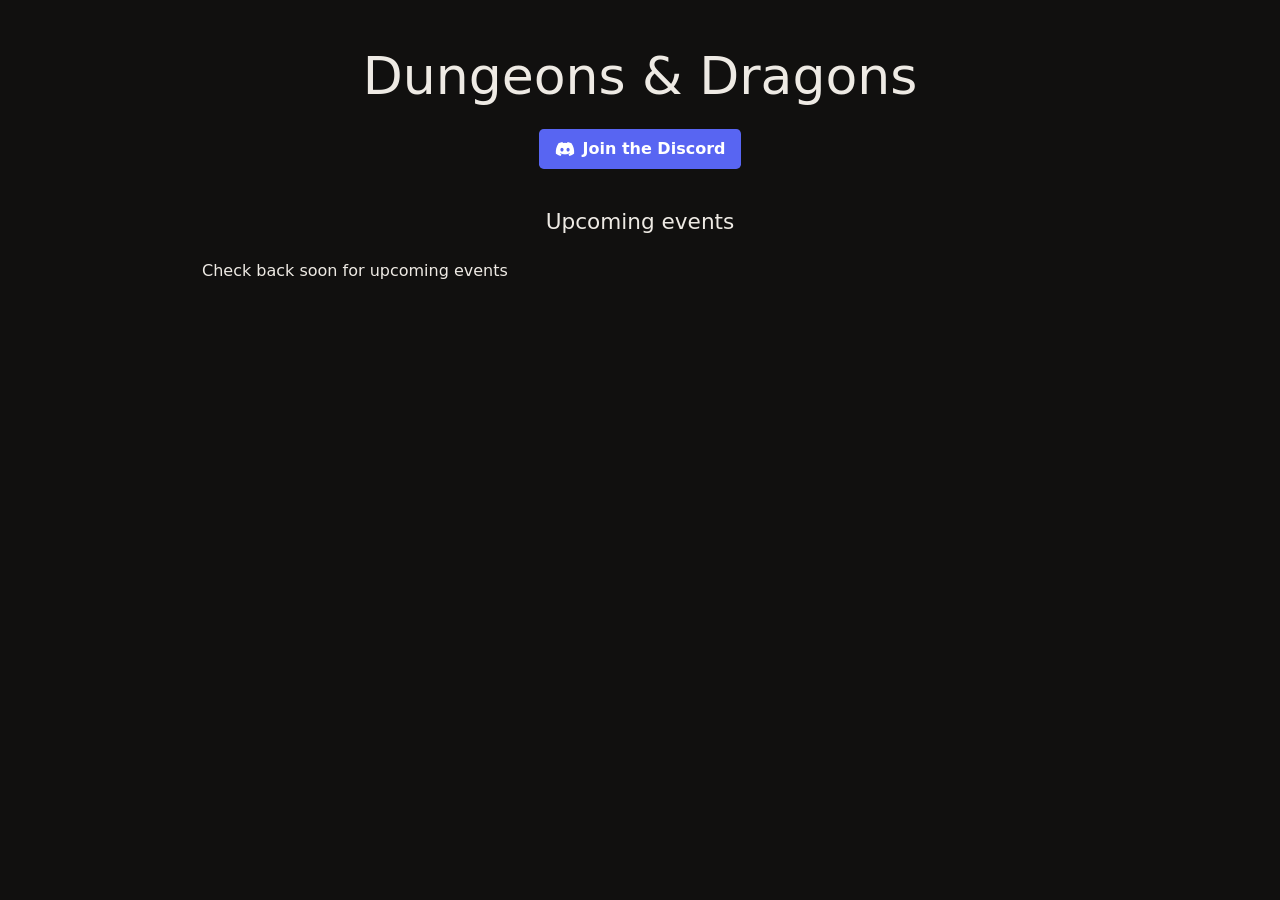
==== index.html @ 7f36a310 "Publish site" ====
<!doctype html>
<html lang="en" data-bs-theme="dark">

<head>
    <meta charset="UTF-8" />
    <meta name="viewport" content="width=device-width, initial-scale=1.0" />
    <meta name="description" content="Dungeons & Dragons links and upcoming events." />
    <title>Dungeons &amp; Dragons</title>
    <style>:root{--lightningcss-light: ;--lightningcss-dark:initial;color-scheme:dark;color:#eeeae4;background:#11100f;font-family:Arial,Helvetica,sans-serif}*{box-sizing:border-box}body{color:#eeeae4;background:#11100f;line-height:1.5}main{max-width:900px}h1{margin:0;font-size:clamp(2rem,8vw,3.25rem);line-height:1.1}h2{margin:2.5rem 0 1rem;font-size:1.35rem}h3{margin:0 0 .5rem;font-size:1.35rem}p{margin:.5rem 0 1rem}a{font-weight:700}.discord-link,.event-link{border-radius:.3rem;text-decoration:none}.discord-link{color:#fff;background:#5865f2}.discord-link:hover,.discord-link:focus-visible{background:#6d78f5}.event-card{background:#191715;border:1px solid #3b3733;border-top:3px solid #d97941;border-radius:.45rem;min-width:0}.event-time{color:#f1a66f;font-weight:700}.local-time{color:#aaa198;font-size:.85rem;font-weight:400}.event-note{color:#d7cec5;background:#211d19;border-left:3px solid #d97941;font-size:.9rem}.event-link{color:#191715;background:#f1a66f}.event-link:hover,.event-link:focus-visible{background:#ffc08e}</style>
  <script type="module" crossorigin src="./assets/main-DE_6kVo0.js"></script>
  <link rel="modulepreload" crossorigin href="./assets/bootstrap.bundle.min-Bev_N_v2.js">
  <link rel="stylesheet" crossorigin href="./assets/main-Blk2EvT3.css">
</head>

<body class="min-vh-100">
    <main class="container py-4 py-md-5">
        <h1 class="text-center">Dungeons &amp; Dragons</h1>

        <div class="text-center">
            <a class="discord-link d-inline-flex align-items-center justify-content-center gap-2 mt-4 px-3 py-2" href="./discord">
                <i class="fa-brands fa-discord" aria-hidden="true"></i>
                Join the Discord
            </a>
        </div>

        <h2 class="text-center">Upcoming events</h2>
        <div class="events d-grid gap-3">
            <!--
            <section class="event-card d-flex flex-column align-items-start p-4">
                <h3>Hide And Seek</h3>
                <p class="event-time">
                    Sunday 18th October at 6PM Server Time
                    <span class="local-time d-block mt-1">(Your local time: <time data-local-start datetime="2026-10-18T18:00:00Z">6PM</time>)</span>
                </p>
                <p>A fun evening of hide and seek in cities and low-level zones, with points awarded and prizes to be won!</p>
            </section>
        -->

            <p>Check back soon for upcoming events</p>

            <!--<section class="event-card d-flex flex-column align-items-start p-4">
                <h3>Halloween Spooktacular</h3>
                <p class="event-time">
                    Sunday 25th October at 4PM Server Time
                    <span class="local-time d-block mt-1">(Your local time: <time data-local-start datetime="2026-10-25T17:00:00Z">5PM</time>)</span>
                </p>
                <p>
                    Join us for The D&D Halloween Spooktacular!<br><br>
                    We've got a packed schedule of games and competitions for you guys throughout the evening, with lots of amazing prizes to give away!
                </p>
                <div class="event-note w-100 my-2 mb-4 p-3">
                    <strong>Costume contests - prepare your glams!</strong>
                    <ul>
                        <li>TV &amp; Video Game Characters</li>
                        <li>Leadership Mimicry</li>
                        <li>The Wildcard Finale</li>
                    </ul>
                </div>
                <div class="d-flex align-items-center justify-content-center w-100">
                    <a class="event-link d-inline-flex align-items-center justify-content-center mt-auto px-3 py-2" href="./events/halloween.html">Find Out More</a>
                </div>
            </section>-->
        </div>
    </main>
</body>

</html>
---- assets/main-Blk2EvT3.css ----
@layer bootstrap{:root,[data-bs-theme=light]{--bs-blue:#0d6efd;--bs-indigo:#6610f2;--bs-purple:#6f42c1;--bs-pink:#d63384;--bs-red:#dc3545;--bs-orange:#fd7e14;--bs-yellow:#ffc107;--bs-green:#198754;--bs-teal:#20c997;--bs-cyan:#0dcaf0;--bs-black:#000;--bs-white:#fff;--bs-gray:#6c757d;--bs-gray-dark:#343a40;--bs-gray-100:#f8f9fa;--bs-gray-200:#e9ecef;--bs-gray-300:#dee2e6;--bs-gray-400:#ced4da;--bs-gray-500:#adb5bd;--bs-gray-600:#6c757d;--bs-gray-700:#495057;--bs-gray-800:#343a40;--bs-gray-900:#212529;--bs-primary:#0d6efd;--bs-secondary:#6c757d;--bs-success:#198754;--bs-info:#0dcaf0;--bs-warning:#ffc107;--bs-danger:#dc3545;--bs-light:#f8f9fa;--bs-dark:#212529;--bs-primary-rgb:13,110,253;--bs-secondary-rgb:108,117,125;--bs-success-rgb:25,135,84;--bs-info-rgb:13,202,240;--bs-warning-rgb:255,193,7;--bs-danger-rgb:220,53,69;--bs-light-rgb:248,249,250;--bs-dark-rgb:33,37,41;--bs-primary-text-emphasis:#052c65;--bs-secondary-text-emphasis:#2b2f32;--bs-success-text-emphasis:#0a3622;--bs-info-text-emphasis:#055160;--bs-warning-text-emphasis:#664d03;--bs-danger-text-emphasis:#58151c;--bs-light-text-emphasis:#495057;--bs-dark-text-emphasis:#495057;--bs-primary-bg-subtle:#cfe2ff;--bs-secondary-bg-subtle:#e2e3e5;--bs-success-bg-subtle:#d1e7dd;--bs-info-bg-subtle:#cff4fc;--bs-warning-bg-subtle:#fff3cd;--bs-danger-bg-subtle:#f8d7da;--bs-light-bg-subtle:#fcfcfd;--bs-dark-bg-subtle:#ced4da;--bs-primary-border-subtle:#9ec5fe;--bs-secondary-border-subtle:#c4c8cb;--bs-success-border-subtle:#a3cfbb;--bs-info-border-subtle:#9eeaf9;--bs-warning-border-subtle:#ffe69c;--bs-danger-border-subtle:#f1aeb5;--bs-light-border-subtle:#e9ecef;--bs-dark-border-subtle:#adb5bd;--bs-white-rgb:255,255,255;--bs-black-rgb:0,0,0;--bs-font-sans-serif:system-ui,-apple-system,"Segoe UI",Roboto,"Helvetica Neue","Noto Sans","Liberation Sans",Arial,sans-serif,"Apple Color Emoji","Segoe UI Emoji","Segoe UI Symbol","Noto Color Emoji";--bs-font-monospace:SFMono-Regular,Menlo,Monaco,Consolas,"Liberation Mono","Courier New",monospace;--bs-gradient:linear-gradient(180deg, #ffffff26, #fff0);--bs-body-font-family:var(--bs-font-sans-serif);--bs-body-font-size:1rem;--bs-body-font-weight:400;--bs-body-line-height:1.5;--bs-body-color:#212529;--bs-body-color-rgb:33,37,41;--bs-body-bg:#fff;--bs-body-bg-rgb:255,255,255;--bs-emphasis-color:#000;--bs-emphasis-color-rgb:0,0,0;--bs-secondary-color:#212529bf;--bs-secondary-color-rgb:33,37,41;--bs-secondary-bg:#e9ecef;--bs-secondary-bg-rgb:233,236,239;--bs-tertiary-color:#21252980;--bs-tertiary-color-rgb:33,37,41;--bs-tertiary-bg:#f8f9fa;--bs-tertiary-bg-rgb:248,249,250;--bs-heading-color:inherit;--bs-link-color:#0d6efd;--bs-link-color-rgb:13,110,253;--bs-link-decoration:underline;--bs-link-hover-color:#0a58ca;--bs-link-hover-color-rgb:10,88,202;--bs-code-color:#d63384;--bs-highlight-color:#212529;--bs-highlight-bg:#fff3cd;--bs-border-width:1px;--bs-border-style:solid;--bs-border-color:#dee2e6;--bs-border-color-translucent:#0000002d;--bs-border-radius:.375rem;--bs-border-radius-sm:.25rem;--bs-border-radius-lg:.5rem;--bs-border-radius-xl:1rem;--bs-border-radius-xxl:2rem;--bs-border-radius-2xl:var(--bs-border-radius-xxl);--bs-border-radius-pill:50rem;--bs-box-shadow:0 .5rem 1rem #00000026;--bs-box-shadow-sm:0 .125rem .25rem #00000013;--bs-box-shadow-lg:0 1rem 3rem #0000002d;--bs-box-shadow-inset:inset 0 1px 2px #00000013;--bs-focus-ring-width:.25rem;--bs-focus-ring-opacity:.25;--bs-focus-ring-color:#0d6efd40;--bs-form-valid-color:#198754;--bs-form-valid-border-color:#198754;--bs-form-invalid-color:#dc3545;--bs-form-invalid-border-color:#dc3545}[data-bs-theme=dark]{--lightningcss-light: ;--lightningcss-dark:initial;color-scheme:dark;--bs-body-color:#dee2e6;--bs-body-color-rgb:222,226,230;--bs-body-bg:#212529;--bs-body-bg-rgb:33,37,41;--bs-emphasis-color:#fff;--bs-emphasis-color-rgb:255,255,255;--bs-secondary-color:#dee2e6bf;--bs-secondary-color-rgb:222,226,230;--bs-secondary-bg:#343a40;--bs-secondary-bg-rgb:52,58,64;--bs-tertiary-color:#dee2e680;--bs-tertiary-color-rgb:222,226,230;--bs-tertiary-bg:#2b3035;--bs-tertiary-bg-rgb:43,48,53;--bs-primary-text-emphasis:#6ea8fe;--bs-secondary-text-emphasis:#a7acb1;--bs-success-text-emphasis:#75b798;--bs-info-text-emphasis:#6edff6;--bs-warning-text-emphasis:#ffda6a;--bs-danger-text-emphasis:#ea868f;--bs-light-text-emphasis:#f8f9fa;--bs-dark-text-emphasis:#dee2e6;--bs-primary-bg-subtle:#031633;--bs-secondary-bg-subtle:#161719;--bs-success-bg-subtle:#051b11;--bs-info-bg-subtle:#032830;--bs-warning-bg-subtle:#332701;--bs-danger-bg-subtle:#2c0b0e;--bs-light-bg-subtle:#343a40;--bs-dark-bg-subtle:#1a1d20;--bs-primary-border-subtle:#084298;--bs-secondary-border-subtle:#41464b;--bs-success-border-subtle:#0f5132;--bs-info-border-subtle:#087990;--bs-warning-border-subtle:#997404;--bs-danger-border-subtle:#842029;--bs-light-border-subtle:#495057;--bs-dark-border-subtle:#343a40;--bs-heading-color:inherit;--bs-link-color:#6ea8fe;--bs-link-hover-color:#8bb9fe;--bs-link-color-rgb:110,168,254;--bs-link-hover-color-rgb:139,185,254;--bs-code-color:#e685b5;--bs-highlight-color:#dee2e6;--bs-highlight-bg:#664d03;--bs-border-color:#495057;--bs-border-color-translucent:#ffffff26;--bs-form-valid-color:#75b798;--bs-form-valid-border-color:#75b798;--bs-form-invalid-color:#ea868f;--bs-form-invalid-border-color:#ea868f}*,:after,:before{box-sizing:border-box}@media (prefers-reduced-motion:no-preference){:root{scroll-behavior:smooth}}body{font-family:var(--bs-body-font-family);font-size:var(--bs-body-font-size);font-weight:var(--bs-body-font-weight);line-height:var(--bs-body-line-height);color:var(--bs-body-color);text-align:var(--bs-body-text-align);background-color:var(--bs-body-bg);-webkit-text-size-adjust:100%;-webkit-tap-highlight-color:transparent;margin:0}hr{color:inherit;border:0;border-top:var(--bs-border-width) solid;opacity:.25;margin:1rem 0}.h1,.h2,.h3,.h4,.h5,.h6,h1,h2,h3,h4,h5,h6{color:var(--bs-heading-color);margin-top:0;margin-bottom:.5rem;font-weight:500;line-height:1.2}.h1,h1{font-size:calc(1.375rem + 1.5vw)}@media (width>=1200px){.h1,h1{font-size:2.5rem}}.h2,h2{font-size:calc(1.325rem + .9vw)}@media (width>=1200px){.h2,h2{font-size:2rem}}.h3,h3{font-size:calc(1.3rem + .6vw)}@media (width>=1200px){.h3,h3{font-size:1.75rem}}.h4,h4{font-size:calc(1.275rem + .3vw)}@media (width>=1200px){.h4,h4{font-size:1.5rem}}.h5,h5{font-size:1.25rem}.h6,h6{font-size:1rem}p{margin-top:0;margin-bottom:1rem}abbr[title]{cursor:help;-webkit-text-decoration-skip-ink:none;text-decoration-skip-ink:none;-webkit-text-decoration:underline dotted;text-decoration:underline dotted}address{font-style:normal;line-height:inherit;margin-bottom:1rem}ol,ul{padding-left:2rem}dl,ol,ul{margin-top:0;margin-bottom:1rem}ol ol,ol ul,ul ol,ul ul{margin-bottom:0}dt{font-weight:700}dd{margin-bottom:.5rem;margin-left:0}blockquote{margin:0 0 1rem}b,strong{font-weight:bolder}.small,small{font-size:.875em}.mark,mark{color:var(--bs-highlight-color);background-color:var(--bs-highlight-bg);padding:.1875em}sub,sup{vertical-align:baseline;font-size:.75em;line-height:0;position:relative}sub{bottom:-.25em}sup{top:-.5em}a{color:rgba(var(--bs-link-color-rgb),var(--bs-link-opacity,1));text-decoration:underline}a:hover{--bs-link-color-rgb:var(--bs-link-hover-color-rgb)}a:not([href]):not([class]),a:not([href]):not([class]):hover{color:inherit;text-decoration:none}code,kbd,pre,samp{font-family:var(--bs-font-monospace);font-size:1em}pre{margin-top:0;margin-bottom:1rem;font-size:.875em;display:block;overflow:auto}pre code{font-size:inherit;color:inherit;word-break:normal}code{color:var(--bs-code-color);word-wrap:break-word;font-size:.875em}a>code{color:inherit}kbd{color:var(--bs-body-bg);background-color:var(--bs-body-color);border-radius:.25rem;padding:.1875rem .375rem;font-size:.875em}kbd kbd{padding:0;font-size:1em}figure{margin:0 0 1rem}img,svg{vertical-align:middle}table{caption-side:bottom;border-collapse:collapse}caption{color:var(--bs-secondary-color);text-align:left;padding-top:.5rem;padding-bottom:.5rem}th{text-align:inherit;text-align:-webkit-match-parent}tbody,td,tfoot,th,thead,tr{border-color:inherit;border-style:solid;border-width:0}label{display:inline-block}button{border-radius:0}button:focus:not(:focus-visible){outline:0}button,input,optgroup,select,textarea{font-family:inherit;font-size:inherit;line-height:inherit;margin:0}button,select{text-transform:none}[role=button]{cursor:pointer}select{word-wrap:normal}select:disabled{opacity:1}[list]:not([type=date]):not([type=datetime-local]):not([type=month]):not([type=week]):not([type=time])::-webkit-calendar-picker-indicator{display:none!important}[type=button],[type=reset],[type=submit],button{-webkit-appearance:button}[type=button]:not(:disabled),[type=reset]:not(:disabled),[type=submit]:not(:disabled),button:not(:disabled){cursor:pointer}::-moz-focus-inner{border-style:none;padding:0}textarea{resize:vertical}fieldset{border:0;min-width:0;margin:0;padding:0}legend{float:left;width:100%;line-height:inherit;margin-bottom:.5rem;padding:0;font-size:calc(1.275rem + .3vw)}@media (width>=1200px){legend{font-size:1.5rem}}legend+*{clear:left}::-webkit-datetime-edit-day-field{padding:0}::-webkit-datetime-edit-fields-wrapper{padding:0}::-webkit-datetime-edit-hour-field{padding:0}::-webkit-datetime-edit-minute{padding:0}::-webkit-datetime-edit-month-field{padding:0}::-webkit-datetime-edit-text{padding:0}::-webkit-datetime-edit-year-field{padding:0}::-webkit-inner-spin-button{height:auto}[type=search]{-webkit-appearance:textfield;outline-offset:-2px}[type=search]::-webkit-search-cancel-button{cursor:pointer;filter:grayscale()}::-webkit-search-decoration{-webkit-appearance:none}::-webkit-color-swatch-wrapper{padding:0}::file-selector-button{font:inherit;-webkit-appearance:button}output{display:inline-block}iframe{border:0}summary{cursor:pointer;display:list-item}progress{vertical-align:baseline}[hidden]{display:none!important}.lead{font-size:1.25rem;font-weight:300}.display-1{font-size:calc(1.625rem + 4.5vw);font-weight:300;line-height:1.2}@media (width>=1200px){.display-1{font-size:5rem}}.display-2{font-size:calc(1.575rem + 3.9vw);font-weight:300;line-height:1.2}@media (width>=1200px){.display-2{font-size:4.5rem}}.display-3{font-size:calc(1.525rem + 3.3vw);font-weight:300;line-height:1.2}@media (width>=1200px){.display-3{font-size:4rem}}.display-4{font-size:calc(1.475rem + 2.7vw);font-weight:300;line-height:1.2}@media (width>=1200px){.display-4{font-size:3.5rem}}.display-5{font-size:calc(1.425rem + 2.1vw);font-weight:300;line-height:1.2}@media (width>=1200px){.display-5{font-size:3rem}}.display-6{font-size:calc(1.375rem + 1.5vw);font-weight:300;line-height:1.2}@media (width>=1200px){.display-6{font-size:2.5rem}}.list-unstyled,.list-inline{padding-left:0;list-style:none}.list-inline-item{display:inline-block}.list-inline-item:not(:last-child){margin-right:.5rem}.initialism{text-transform:uppercase;font-size:.875em}.blockquote{margin-bottom:1rem;font-size:1.25rem}.blockquote>:last-child{margin-bottom:0}.blockquote-footer{color:#6c757d;margin-top:-1rem;margin-bottom:1rem;font-size:.875em}.blockquote-footer:before{content:"— "}.img-fluid{max-width:100%;height:auto}.img-thumbnail{background-color:var(--bs-body-bg);border:var(--bs-border-width) solid var(--bs-border-color);border-radius:var(--bs-border-radius);max-width:100%;height:auto;padding:.25rem}.figure{display:inline-block}.figure-img{margin-bottom:.5rem;line-height:1}.figure-caption{color:var(--bs-secondary-color);font-size:.875em}.container,.container-fluid,.container-lg,.container-md,.container-sm,.container-xl,.container-xxl{--bs-gutter-x:1.5rem;--bs-gutter-y:0;width:100%;padding-right:calc(var(--bs-gutter-x) * .5);padding-left:calc(var(--bs-gutter-x) * .5);margin-left:auto;margin-right:auto}@media (width>=576px){.container,.container-sm{max-width:540px}}@media (width>=768px){.container,.container-md,.container-sm{max-width:720px}}@media (width>=992px){.container,.container-lg,.container-md,.container-sm{max-width:960px}}@media (width>=1200px){.container,.container-lg,.container-md,.container-sm,.container-xl{max-width:1140px}}@media (width>=1400px){.container,.container-lg,.container-md,.container-sm,.container-xl,.container-xxl{max-width:1320px}}:root{--bs-breakpoint-xs:0;--bs-breakpoint-sm:576px;--bs-breakpoint-md:768px;--bs-breakpoint-lg:992px;--bs-breakpoint-xl:1200px;--bs-breakpoint-xxl:1400px}.row{--bs-gutter-x:1.5rem;--bs-gutter-y:0;margin-top:calc(-1 * var(--bs-gutter-y));margin-right:calc(-.5 * var(--bs-gutter-x));margin-left:calc(-.5 * var(--bs-gutter-x));flex-wrap:wrap;display:flex}.row>*{width:100%;max-width:100%;padding-right:calc(var(--bs-gutter-x) * .5);padding-left:calc(var(--bs-gutter-x) * .5);margin-top:var(--bs-gutter-y);flex-shrink:0}.col{flex:1 0 0}.row-cols-auto>*{flex:none;width:auto}.row-cols-1>*{flex:none;width:100%}.row-cols-2>*{flex:none;width:50%}.row-cols-3>*{flex:none;width:33.3333%}.row-cols-4>*{flex:none;width:25%}.row-cols-5>*{flex:none;width:20%}.row-cols-6>*{flex:none;width:16.6667%}.col-auto{flex:none;width:auto}.col-1{flex:none;width:8.33333%}.col-2{flex:none;width:16.6667%}.col-3{flex:none;width:25%}.col-4{flex:none;width:33.3333%}.col-5{flex:none;width:41.6667%}.col-6{flex:none;width:50%}.col-7{flex:none;width:58.3333%}.col-8{flex:none;width:66.6667%}.col-9{flex:none;width:75%}.col-10{flex:none;width:83.3333%}.col-11{flex:none;width:91.6667%}.col-12{flex:none;width:100%}.offset-1{margin-left:8.33333%}.offset-2{margin-left:16.6667%}.offset-3{margin-left:25%}.offset-4{margin-left:33.3333%}.offset-5{margin-left:41.6667%}.offset-6{margin-left:50%}.offset-7{margin-left:58.3333%}.offset-8{margin-left:66.6667%}.offset-9{margin-left:75%}.offset-10{margin-left:83.3333%}.offset-11{margin-left:91.6667%}.g-0,.gx-0{--bs-gutter-x:0}.g-0,.gy-0{--bs-gutter-y:0}.g-1,.gx-1{--bs-gutter-x:.25rem}.g-1,.gy-1{--bs-gutter-y:.25rem}.g-2,.gx-2{--bs-gutter-x:.5rem}.g-2,.gy-2{--bs-gutter-y:.5rem}.g-3,.gx-3{--bs-gutter-x:1rem}.g-3,.gy-3{--bs-gutter-y:1rem}.g-4,.gx-4{--bs-gutter-x:1.5rem}.g-4,.gy-4{--bs-gutter-y:1.5rem}.g-5,.gx-5{--bs-gutter-x:3rem}.g-5,.gy-5{--bs-gutter-y:3rem}@media (width>=576px){.col-sm{flex:1 0 0}.row-cols-sm-auto>*{flex:none;width:auto}.row-cols-sm-1>*{flex:none;width:100%}.row-cols-sm-2>*{flex:none;width:50%}.row-cols-sm-3>*{flex:none;width:33.3333%}.row-cols-sm-4>*{flex:none;width:25%}.row-cols-sm-5>*{flex:none;width:20%}.row-cols-sm-6>*{flex:none;width:16.6667%}.col-sm-auto{flex:none;width:auto}.col-sm-1{flex:none;width:8.33333%}.col-sm-2{flex:none;width:16.6667%}.col-sm-3{flex:none;width:25%}.col-sm-4{flex:none;width:33.3333%}.col-sm-5{flex:none;width:41.6667%}.col-sm-6{flex:none;width:50%}.col-sm-7{flex:none;width:58.3333%}.col-sm-8{flex:none;width:66.6667%}.col-sm-9{flex:none;width:75%}.col-sm-10{flex:none;width:83.3333%}.col-sm-11{flex:none;width:91.6667%}.col-sm-12{flex:none;width:100%}.offset-sm-0{margin-left:0}.offset-sm-1{margin-left:8.33333%}.offset-sm-2{margin-left:16.6667%}.offset-sm-3{margin-left:25%}.offset-sm-4{margin-left:33.3333%}.offset-sm-5{margin-left:41.6667%}.offset-sm-6{margin-left:50%}.offset-sm-7{margin-left:58.3333%}.offset-sm-8{margin-left:66.6667%}.offset-sm-9{margin-left:75%}.offset-sm-10{margin-left:83.3333%}.offset-sm-11{margin-left:91.6667%}.g-sm-0,.gx-sm-0{--bs-gutter-x:0}.g-sm-0,.gy-sm-0{--bs-gutter-y:0}.g-sm-1,.gx-sm-1{--bs-gutter-x:.25rem}.g-sm-1,.gy-sm-1{--bs-gutter-y:.25rem}.g-sm-2,.gx-sm-2{--bs-gutter-x:.5rem}.g-sm-2,.gy-sm-2{--bs-gutter-y:.5rem}.g-sm-3,.gx-sm-3{--bs-gutter-x:1rem}.g-sm-3,.gy-sm-3{--bs-gutter-y:1rem}.g-sm-4,.gx-sm-4{--bs-gutter-x:1.5rem}.g-sm-4,.gy-sm-4{--bs-gutter-y:1.5rem}.g-sm-5,.gx-sm-5{--bs-gutter-x:3rem}.g-sm-5,.gy-sm-5{--bs-gutter-y:3rem}}@media (width>=768px){.col-md{flex:1 0 0}.row-cols-md-auto>*{flex:none;width:auto}.row-cols-md-1>*{flex:none;width:100%}.row-cols-md-2>*{flex:none;width:50%}.row-cols-md-3>*{flex:none;width:33.3333%}.row-cols-md-4>*{flex:none;width:25%}.row-cols-md-5>*{flex:none;width:20%}.row-cols-md-6>*{flex:none;width:16.6667%}.col-md-auto{flex:none;width:auto}.col-md-1{flex:none;width:8.33333%}.col-md-2{flex:none;width:16.6667%}.col-md-3{flex:none;width:25%}.col-md-4{flex:none;width:33.3333%}.col-md-5{flex:none;width:41.6667%}.col-md-6{flex:none;width:50%}.col-md-7{flex:none;width:58.3333%}.col-md-8{flex:none;width:66.6667%}.col-md-9{flex:none;width:75%}.col-md-10{flex:none;width:83.3333%}.col-md-11{flex:none;width:91.6667%}.col-md-12{flex:none;width:100%}.offset-md-0{margin-left:0}.offset-md-1{margin-left:8.33333%}.offset-md-2{margin-left:16.6667%}.offset-md-3{margin-left:25%}.offset-md-4{margin-left:33.3333%}.offset-md-5{margin-left:41.6667%}.offset-md-6{margin-left:50%}.offset-md-7{margin-left:58.3333%}.offset-md-8{margin-left:66.6667%}.offset-md-9{margin-left:75%}.offset-md-10{margin-left:83.3333%}.offset-md-11{margin-left:91.6667%}.g-md-0,.gx-md-0{--bs-gutter-x:0}.g-md-0,.gy-md-0{--bs-gutter-y:0}.g-md-1,.gx-md-1{--bs-gutter-x:.25rem}.g-md-1,.gy-md-1{--bs-gutter-y:.25rem}.g-md-2,.gx-md-2{--bs-gutter-x:.5rem}.g-md-2,.gy-md-2{--bs-gutter-y:.5rem}.g-md-3,.gx-md-3{--bs-gutter-x:1rem}.g-md-3,.gy-md-3{--bs-gutter-y:1rem}.g-md-4,.gx-md-4{--bs-gutter-x:1.5rem}.g-md-4,.gy-md-4{--bs-gutter-y:1.5rem}.g-md-5,.gx-md-5{--bs-gutter-x:3rem}.g-md-5,.gy-md-5{--bs-gutter-y:3rem}}@media (width>=992px){.col-lg{flex:1 0 0}.row-cols-lg-auto>*{flex:none;width:auto}.row-cols-lg-1>*{flex:none;width:100%}.row-cols-lg-2>*{flex:none;width:50%}.row-cols-lg-3>*{flex:none;width:33.3333%}.row-cols-lg-4>*{flex:none;width:25%}.row-cols-lg-5>*{flex:none;width:20%}.row-cols-lg-6>*{flex:none;width:16.6667%}.col-lg-auto{flex:none;width:auto}.col-lg-1{flex:none;width:8.33333%}.col-lg-2{flex:none;width:16.6667%}.col-lg-3{flex:none;width:25%}.col-lg-4{flex:none;width:33.3333%}.col-lg-5{flex:none;width:41.6667%}.col-lg-6{flex:none;width:50%}.col-lg-7{flex:none;width:58.3333%}.col-lg-8{flex:none;width:66.6667%}.col-lg-9{flex:none;width:75%}.col-lg-10{flex:none;width:83.3333%}.col-lg-11{flex:none;width:91.6667%}.col-lg-12{flex:none;width:100%}.offset-lg-0{margin-left:0}.offset-lg-1{margin-left:8.33333%}.offset-lg-2{margin-left:16.6667%}.offset-lg-3{margin-left:25%}.offset-lg-4{margin-left:33.3333%}.offset-lg-5{margin-left:41.6667%}.offset-lg-6{margin-left:50%}.offset-lg-7{margin-left:58.3333%}.offset-lg-8{margin-left:66.6667%}.offset-lg-9{margin-left:75%}.offset-lg-10{margin-left:83.3333%}.offset-lg-11{margin-left:91.6667%}.g-lg-0,.gx-lg-0{--bs-gutter-x:0}.g-lg-0,.gy-lg-0{--bs-gutter-y:0}.g-lg-1,.gx-lg-1{--bs-gutter-x:.25rem}.g-lg-1,.gy-lg-1{--bs-gutter-y:.25rem}.g-lg-2,.gx-lg-2{--bs-gutter-x:.5rem}.g-lg-2,.gy-lg-2{--bs-gutter-y:.5rem}.g-lg-3,.gx-lg-3{--bs-gutter-x:1rem}.g-lg-3,.gy-lg-3{--bs-gutter-y:1rem}.g-lg-4,.gx-lg-4{--bs-gutter-x:1.5rem}.g-lg-4,.gy-lg-4{--bs-gutter-y:1.5rem}.g-lg-5,.gx-lg-5{--bs-gutter-x:3rem}.g-lg-5,.gy-lg-5{--bs-gutter-y:3rem}}@media (width>=1200px){.col-xl{flex:1 0 0}.row-cols-xl-auto>*{flex:none;width:auto}.row-cols-xl-1>*{flex:none;width:100%}.row-cols-xl-2>*{flex:none;width:50%}.row-cols-xl-3>*{flex:none;width:33.3333%}.row-cols-xl-4>*{flex:none;width:25%}.row-cols-xl-5>*{flex:none;width:20%}.row-cols-xl-6>*{flex:none;width:16.6667%}.col-xl-auto{flex:none;width:auto}.col-xl-1{flex:none;width:8.33333%}.col-xl-2{flex:none;width:16.6667%}.col-xl-3{flex:none;width:25%}.col-xl-4{flex:none;width:33.3333%}.col-xl-5{flex:none;width:41.6667%}.col-xl-6{flex:none;width:50%}.col-xl-7{flex:none;width:58.3333%}.col-xl-8{flex:none;width:66.6667%}.col-xl-9{flex:none;width:75%}.col-xl-10{flex:none;width:83.3333%}.col-xl-11{flex:none;width:91.6667%}.col-xl-12{flex:none;width:100%}.offset-xl-0{margin-left:0}.offset-xl-1{margin-left:8.33333%}.offset-xl-2{margin-left:16.6667%}.offset-xl-3{margin-left:25%}.offset-xl-4{margin-left:33.3333%}.offset-xl-5{margin-left:41.6667%}.offset-xl-6{margin-left:50%}.offset-xl-7{margin-left:58.3333%}.offset-xl-8{margin-left:66.6667%}.offset-xl-9{margin-left:75%}.offset-xl-10{margin-left:83.3333%}.offset-xl-11{margin-left:91.6667%}.g-xl-0,.gx-xl-0{--bs-gutter-x:0}.g-xl-0,.gy-xl-0{--bs-gutter-y:0}.g-xl-1,.gx-xl-1{--bs-gutter-x:.25rem}.g-xl-1,.gy-xl-1{--bs-gutter-y:.25rem}.g-xl-2,.gx-xl-2{--bs-gutter-x:.5rem}.g-xl-2,.gy-xl-2{--bs-gutter-y:.5rem}.g-xl-3,.gx-xl-3{--bs-gutter-x:1rem}.g-xl-3,.gy-xl-3{--bs-gutter-y:1rem}.g-xl-4,.gx-xl-4{--bs-gutter-x:1.5rem}.g-xl-4,.gy-xl-4{--bs-gutter-y:1.5rem}.g-xl-5,.gx-xl-5{--bs-gutter-x:3rem}.g-xl-5,.gy-xl-5{--bs-gutter-y:3rem}}@media (width>=1400px){.col-xxl{flex:1 0 0}.row-cols-xxl-auto>*{flex:none;width:auto}.row-cols-xxl-1>*{flex:none;width:100%}.row-cols-xxl-2>*{flex:none;width:50%}.row-cols-xxl-3>*{flex:none;width:33.3333%}.row-cols-xxl-4>*{flex:none;width:25%}.row-cols-xxl-5>*{flex:none;width:20%}.row-cols-xxl-6>*{flex:none;width:16.6667%}.col-xxl-auto{flex:none;width:auto}.col-xxl-1{flex:none;width:8.33333%}.col-xxl-2{flex:none;width:16.6667%}.col-xxl-3{flex:none;width:25%}.col-xxl-4{flex:none;width:33.3333%}.col-xxl-5{flex:none;width:41.6667%}.col-xxl-6{flex:none;width:50%}.col-xxl-7{flex:none;width:58.3333%}.col-xxl-8{flex:none;width:66.6667%}.col-xxl-9{flex:none;width:75%}.col-xxl-10{flex:none;width:83.3333%}.col-xxl-11{flex:none;width:91.6667%}.col-xxl-12{flex:none;width:100%}.offset-xxl-0{margin-left:0}.offset-xxl-1{margin-left:8.33333%}.offset-xxl-2{margin-left:16.6667%}.offset-xxl-3{margin-left:25%}.offset-xxl-4{margin-left:33.3333%}.offset-xxl-5{margin-left:41.6667%}.offset-xxl-6{margin-left:50%}.offset-xxl-7{margin-left:58.3333%}.offset-xxl-8{margin-left:66.6667%}.offset-xxl-9{margin-left:75%}.offset-xxl-10{margin-left:83.3333%}.offset-xxl-11{margin-left:91.6667%}.g-xxl-0,.gx-xxl-0{--bs-gutter-x:0}.g-xxl-0,.gy-xxl-0{--bs-gutter-y:0}.g-xxl-1,.gx-xxl-1{--bs-gutter-x:.25rem}.g-xxl-1,.gy-xxl-1{--bs-gutter-y:.25rem}.g-xxl-2,.gx-xxl-2{--bs-gutter-x:.5rem}.g-xxl-2,.gy-xxl-2{--bs-gutter-y:.5rem}.g-xxl-3,.gx-xxl-3{--bs-gutter-x:1rem}.g-xxl-3,.gy-xxl-3{--bs-gutter-y:1rem}.g-xxl-4,.gx-xxl-4{--bs-gutter-x:1.5rem}.g-xxl-4,.gy-xxl-4{--bs-gutter-y:1.5rem}.g-xxl-5,.gx-xxl-5{--bs-gutter-x:3rem}.g-xxl-5,.gy-xxl-5{--bs-gutter-y:3rem}}.table{--bs-table-color-type:initial;--bs-table-bg-type:initial;--bs-table-color-state:initial;--bs-table-bg-state:initial;--bs-table-color:var(--bs-emphasis-color);--bs-table-bg:var(--bs-body-bg);--bs-table-border-color:var(--bs-border-color);--bs-table-accent-bg:transparent;--bs-table-striped-color:var(--bs-emphasis-color);--bs-table-striped-bg:rgba(var(--bs-emphasis-color-rgb), .05);--bs-table-active-color:var(--bs-emphasis-color);--bs-table-active-bg:rgba(var(--bs-emphasis-color-rgb), .1);--bs-table-hover-color:var(--bs-emphasis-color);--bs-table-hover-bg:rgba(var(--bs-emphasis-color-rgb), .075);vertical-align:top;border-color:var(--bs-table-border-color);width:100%;margin-bottom:1rem}.table>:not(caption)>*>*{color:var(--bs-table-color-state,var(--bs-table-color-type,var(--bs-table-color)));background-color:var(--bs-table-bg);border-bottom-width:var(--bs-border-width);box-shadow:inset 0 0 0 9999px var(--bs-table-bg-state,var(--bs-table-bg-type,var(--bs-table-accent-bg)));padding:.5rem}.table>tbody{vertical-align:inherit}.table>thead{vertical-align:bottom}.table-group-divider{border-top:calc(var(--bs-border-width) * 2) solid currentcolor}.caption-top{caption-side:top}.table-sm>:not(caption)>*>*{padding:.25rem}.table-bordered>:not(caption)>*{border-width:var(--bs-border-width) 0}.table-bordered>:not(caption)>*>*{border-width:0 var(--bs-border-width)}.table-borderless>:not(caption)>*>*{border-bottom-width:0}.table-borderless>:not(:first-child){border-top-width:0}.table-striped>tbody>tr:nth-of-type(odd)>*,.table-striped-columns>:not(caption)>tr>:nth-child(2n){--bs-table-color-type:var(--bs-table-striped-color);--bs-table-bg-type:var(--bs-table-striped-bg)}.table-active{--bs-table-color-state:var(--bs-table-active-color);--bs-table-bg-state:var(--bs-table-active-bg)}.table-hover>tbody>tr:hover>*{--bs-table-color-state:var(--bs-table-hover-color);--bs-table-bg-state:var(--bs-table-hover-bg)}.table-primary{--bs-table-color:#000;--bs-table-bg:#cfe2ff;--bs-table-border-color:#a6b5cc;--bs-table-striped-bg:#c5d7f2;--bs-table-striped-color:#000;--bs-table-active-bg:#bacbe6;--bs-table-active-color:#000;--bs-table-hover-bg:#bfd1ec;--bs-table-hover-color:#000;color:var(--bs-table-color);border-color:var(--bs-table-border-color)}.table-secondary{--bs-table-color:#000;--bs-table-bg:#e2e3e5;--bs-table-border-color:#b5b6b7;--bs-table-striped-bg:#d7d8da;--bs-table-striped-color:#000;--bs-table-active-bg:#cbccce;--bs-table-active-color:#000;--bs-table-hover-bg:#d1d2d4;--bs-table-hover-color:#000;color:var(--bs-table-color);border-color:var(--bs-table-border-color)}.table-success{--bs-table-color:#000;--bs-table-bg:#d1e7dd;--bs-table-border-color:#a7b9b1;--bs-table-striped-bg:#c7dbd2;--bs-table-striped-color:#000;--bs-table-active-bg:#bcd0c7;--bs-table-active-color:#000;--bs-table-hover-bg:#c1d6cc;--bs-table-hover-color:#000;color:var(--bs-table-color);border-color:var(--bs-table-border-color)}.table-info{--bs-table-color:#000;--bs-table-bg:#cff4fc;--bs-table-border-color:#a6c3ca;--bs-table-striped-bg:#c5e8ef;--bs-table-striped-color:#000;--bs-table-active-bg:#badce3;--bs-table-active-color:#000;--bs-table-hover-bg:#bfe2e9;--bs-table-hover-color:#000;color:var(--bs-table-color);border-color:var(--bs-table-border-color)}.table-warning{--bs-table-color:#000;--bs-table-bg:#fff3cd;--bs-table-border-color:#ccc2a4;--bs-table-striped-bg:#f2e7c3;--bs-table-striped-color:#000;--bs-table-active-bg:#e6dbb9;--bs-table-active-color:#000;--bs-table-hover-bg:#ece1be;--bs-table-hover-color:#000;color:var(--bs-table-color);border-color:var(--bs-table-border-color)}.table-danger{--bs-table-color:#000;--bs-table-bg:#f8d7da;--bs-table-border-color:#c6acae;--bs-table-striped-bg:#eccccf;--bs-table-striped-color:#000;--bs-table-active-bg:#dfc2c4;--bs-table-active-color:#000;--bs-table-hover-bg:#e5c7ca;--bs-table-hover-color:#000;color:var(--bs-table-color);border-color:var(--bs-table-border-color)}.table-light{--bs-table-color:#000;--bs-table-bg:#f8f9fa;--bs-table-border-color:#c6c7c8;--bs-table-striped-bg:#ecedee;--bs-table-striped-color:#000;--bs-table-active-bg:#dfe0e1;--bs-table-active-color:#000;--bs-table-hover-bg:#e5e6e7;--bs-table-hover-color:#000;color:var(--bs-table-color);border-color:var(--bs-table-border-color)}.table-dark{--bs-table-color:#fff;--bs-table-bg:#212529;--bs-table-border-color:#4d5154;--bs-table-striped-bg:#2c3034;--bs-table-striped-color:#fff;--bs-table-active-bg:#373b3e;--bs-table-active-color:#fff;--bs-table-hover-bg:#323539;--bs-table-hover-color:#fff;color:var(--bs-table-color);border-color:var(--bs-table-border-color)}.table-responsive{-webkit-overflow-scrolling:touch;overflow-x:auto}@media (width<=575.98px){.table-responsive-sm{-webkit-overflow-scrolling:touch;overflow-x:auto}}@media (width<=767.98px){.table-responsive-md{-webkit-overflow-scrolling:touch;overflow-x:auto}}@media (width<=991.98px){.table-responsive-lg{-webkit-overflow-scrolling:touch;overflow-x:auto}}@media (width<=1199.98px){.table-responsive-xl{-webkit-overflow-scrolling:touch;overflow-x:auto}}@media (width<=1399.98px){.table-responsive-xxl{-webkit-overflow-scrolling:touch;overflow-x:auto}}.form-label{margin-bottom:.5rem}.col-form-label{padding-top:calc(.375rem + var(--bs-border-width));padding-bottom:calc(.375rem + var(--bs-border-width));font-size:inherit;margin-bottom:0;line-height:1.5}.col-form-label-lg{padding-top:calc(.5rem + var(--bs-border-width));padding-bottom:calc(.5rem + var(--bs-border-width));font-size:1.25rem}.col-form-label-sm{padding-top:calc(.25rem + var(--bs-border-width));padding-bottom:calc(.25rem + var(--bs-border-width));font-size:.875rem}.form-text{color:var(--bs-secondary-color);margin-top:.25rem;font-size:.875em}.form-control{width:100%;color:var(--bs-body-color);appearance:none;background-color:var(--bs-body-bg);border:var(--bs-border-width) solid var(--bs-border-color);border-radius:var(--bs-border-radius);background-clip:padding-box;padding:.375rem .75rem;font-size:1rem;font-weight:400;line-height:1.5;transition:border-color .15s ease-in-out,box-shadow .15s ease-in-out;display:block}@media (prefers-reduced-motion:reduce){.form-control{transition:none}}.form-control[type=file]{overflow:hidden}.form-control[type=file]:not(:disabled):not([readonly]){cursor:pointer}.form-control:focus{color:var(--bs-body-color);background-color:var(--bs-body-bg);border-color:#86b7fe;outline:0;box-shadow:0 0 0 .25rem #0d6efd40}.form-control::-webkit-date-and-time-value{min-width:85px;height:1.5em;margin:0}.form-control::-webkit-datetime-edit{padding:0;display:block}.form-control::placeholder{color:var(--bs-secondary-color);opacity:1}.form-control:disabled{background-color:var(--bs-secondary-bg);opacity:1}.form-control::-webkit-file-upload-button{-webkit-margin-end:.75rem;margin:-.375rem -.75rem;color:var(--bs-body-color);background-color:var(--bs-tertiary-bg);pointer-events:none;border-color:inherit;border-style:solid;border-width:0;border-inline-end-width:var(--bs-border-width);border-radius:0;margin-inline-end:.75rem;padding:.375rem .75rem;transition:color .15s ease-in-out,background-color .15s ease-in-out,border-color .15s ease-in-out,box-shadow .15s ease-in-out}.form-control::file-selector-button{-webkit-margin-end:.75rem;color:var(--bs-body-color);background-color:var(--bs-tertiary-bg);pointer-events:none;border-color:inherit;border-style:solid;border-width:0;border-inline-end-width:var(--bs-border-width);border-radius:0;margin:-.375rem -.75rem;margin-inline-end:.75rem;padding:.375rem .75rem;transition:color .15s ease-in-out,background-color .15s ease-in-out,border-color .15s ease-in-out,box-shadow .15s ease-in-out}@media (prefers-reduced-motion:reduce){.form-control::file-selector-button{transition:none}}.form-control:hover:not(:disabled):not([readonly])::-webkit-file-upload-button{background-color:var(--bs-secondary-bg)}.form-control:hover:not(:disabled):not([readonly])::file-selector-button{background-color:var(--bs-secondary-bg)}.form-control-plaintext{width:100%;color:var(--bs-body-color);border:solid #0000;border-width:var(--bs-border-width) 0;background-color:#0000;margin-bottom:0;padding:.375rem 0;line-height:1.5;display:block}.form-control-plaintext:focus{outline:0}.form-control-plaintext.form-control-lg,.form-control-plaintext.form-control-sm{padding-left:0;padding-right:0}.form-control-sm{min-height:calc(1.5em + .5rem + calc(var(--bs-border-width) * 2));border-radius:var(--bs-border-radius-sm);padding:.25rem .5rem;font-size:.875rem}.form-control-sm::file-selector-button{-webkit-margin-end:.5rem;margin:-.25rem -.5rem;margin-inline-end:.5rem;padding:.25rem .5rem}.form-control-lg{min-height:calc(1.5em + 1rem + calc(var(--bs-border-width) * 2));border-radius:var(--bs-border-radius-lg);padding:.5rem 1rem;font-size:1.25rem}.form-control-lg::file-selector-button{-webkit-margin-end:1rem;margin:-.5rem -1rem;margin-inline-end:1rem;padding:.5rem 1rem}textarea.form-control{min-height:calc(1.5em + .75rem + calc(var(--bs-border-width) * 2))}textarea.form-control-sm{min-height:calc(1.5em + .5rem + calc(var(--bs-border-width) * 2))}textarea.form-control-lg{min-height:calc(1.5em + 1rem + calc(var(--bs-border-width) * 2))}.form-control-color{width:3rem;height:calc(1.5em + .75rem + calc(var(--bs-border-width) * 2));padding:.375rem}.form-control-color:not(:disabled):not([readonly]){cursor:pointer}.form-control-color::-moz-color-swatch{border-radius:var(--bs-border-radius);border:0!important}.form-control-color::-webkit-color-swatch{border-radius:var(--bs-border-radius);border:0!important}.form-control-color.form-control-sm{height:calc(1.5em + .5rem + calc(var(--bs-border-width) * 2))}.form-control-color.form-control-lg{height:calc(1.5em + 1rem + calc(var(--bs-border-width) * 2))}.form-select{--bs-form-select-bg-img:url("data:image/svg+xml,%3csvg xmlns='http://www.w3.org/2000/svg' viewBox='0 0 16 16'%3e%3cpath fill='none' stroke='%23343a40' stroke-linecap='round' stroke-linejoin='round' stroke-width='2' d='m2 5 6 6 6-6'/%3e%3c/svg%3e");width:100%;color:var(--bs-body-color);appearance:none;background-color:var(--bs-body-bg);background-image:var(--bs-form-select-bg-img),var(--bs-form-select-bg-icon,none);border:var(--bs-border-width) solid var(--bs-border-color);border-radius:var(--bs-border-radius);background-position:right .75rem center;background-repeat:no-repeat;background-size:16px 12px;padding:.375rem 2.25rem .375rem .75rem;font-size:1rem;font-weight:400;line-height:1.5;transition:border-color .15s ease-in-out,box-shadow .15s ease-in-out;display:block}@media (prefers-reduced-motion:reduce){.form-select{transition:none}}.form-select:focus{border-color:#86b7fe;outline:0;box-shadow:0 0 0 .25rem #0d6efd40}.form-select[multiple],.form-select[size]:not([size="1"]){background-image:none;padding-right:.75rem}.form-select:disabled{background-color:var(--bs-secondary-bg)}.form-select:-moz-focusring{color:#0000;text-shadow:0 0 0 var(--bs-body-color)}.form-select-sm{border-radius:var(--bs-border-radius-sm);padding-top:.25rem;padding-bottom:.25rem;padding-left:.5rem;font-size:.875rem}.form-select-lg{border-radius:var(--bs-border-radius-lg);padding-top:.5rem;padding-bottom:.5rem;padding-left:1rem;font-size:1.25rem}[data-bs-theme=dark] .form-select{--bs-form-select-bg-img:url("data:image/svg+xml,%3csvg xmlns='http://www.w3.org/2000/svg' viewBox='0 0 16 16'%3e%3cpath fill='none' stroke='%23dee2e6' stroke-linecap='round' stroke-linejoin='round' stroke-width='2' d='m2 5 6 6 6-6'/%3e%3c/svg%3e")}.form-check{min-height:1.5rem;margin-bottom:.125rem;padding-left:1.5em;display:block}.form-check .form-check-input{float:left;margin-left:-1.5em}.form-check-reverse{text-align:right;padding-left:0;padding-right:1.5em}.form-check-reverse .form-check-input{float:right;margin-left:0;margin-right:-1.5em}.form-check-input{--bs-form-check-bg:var(--bs-body-bg);vertical-align:top;appearance:none;background-color:var(--bs-form-check-bg);background-image:var(--bs-form-check-bg-image);border:var(--bs-border-width) solid var(--bs-border-color);-webkit-print-color-adjust:exact;print-color-adjust:exact;color-adjust:exact;background-position:50%;background-repeat:no-repeat;background-size:contain;flex-shrink:0;width:1em;height:1em;margin-top:.25em}.form-check-input[type=checkbox]{border-radius:.25em}.form-check-input[type=radio]{border-radius:50%}.form-check-input:active{filter:brightness(90%)}.form-check-input:focus{border-color:#86b7fe;outline:0;box-shadow:0 0 0 .25rem #0d6efd40}.form-check-input:checked{background-color:#0d6efd;border-color:#0d6efd}.form-check-input:checked[type=checkbox]{--bs-form-check-bg-image:url("data:image/svg+xml,%3csvg xmlns='http://www.w3.org/2000/svg' viewBox='0 0 20 20'%3e%3cpath fill='none' stroke='%23fff' stroke-linecap='round' stroke-linejoin='round' stroke-width='3' d='m6 10 3 3 6-6'/%3e%3c/svg%3e")}.form-check-input:checked[type=radio]{--bs-form-check-bg-image:url("data:image/svg+xml,%3csvg xmlns='http://www.w3.org/2000/svg' viewBox='-4 -4 8 8'%3e%3ccircle r='2' fill='%23fff'/%3e%3c/svg%3e")}.form-check-input[type=checkbox]:indeterminate{--bs-form-check-bg-image:url("data:image/svg+xml,%3csvg xmlns='http://www.w3.org/2000/svg' viewBox='0 0 20 20'%3e%3cpath fill='none' stroke='%23fff' stroke-linecap='round' stroke-linejoin='round' stroke-width='3' d='M6 10h8'/%3e%3c/svg%3e");background-color:#0d6efd;border-color:#0d6efd}.form-check-input:disabled{pointer-events:none;filter:none;opacity:.5}.form-check-input:disabled~.form-check-label,.form-check-input[disabled]~.form-check-label{cursor:default;opacity:.5}.form-switch{padding-left:2.5em}.form-switch .form-check-input{--bs-form-switch-bg:url("data:image/svg+xml,%3csvg xmlns='http://www.w3.org/2000/svg' viewBox='-4 -4 8 8'%3e%3ccircle r='3' fill='rgba%280, 0, 0, 0.25%29'/%3e%3c/svg%3e");background-image:var(--bs-form-switch-bg);background-position:0;border-radius:2em;width:2em;margin-left:-2.5em;transition:background-position .15s ease-in-out}@media (prefers-reduced-motion:reduce){.form-switch .form-check-input{transition:none}}.form-switch .form-check-input:focus{--bs-form-switch-bg:url("data:image/svg+xml,%3csvg xmlns='http://www.w3.org/2000/svg' viewBox='-4 -4 8 8'%3e%3ccircle r='3' fill='%2386b7fe'/%3e%3c/svg%3e")}.form-switch .form-check-input:checked{--bs-form-switch-bg:url("data:image/svg+xml,%3csvg xmlns='http://www.w3.org/2000/svg' viewBox='-4 -4 8 8'%3e%3ccircle r='3' fill='%23fff'/%3e%3c/svg%3e");background-position:100%}.form-switch.form-check-reverse{padding-left:0;padding-right:2.5em}.form-switch.form-check-reverse .form-check-input{margin-left:0;margin-right:-2.5em}.form-check-inline{margin-right:1rem;display:inline-block}.btn-check{clip:rect(0,0,0,0);pointer-events:none;position:absolute}.btn-check:disabled+.btn,.btn-check[disabled]+.btn{pointer-events:none;filter:none;opacity:.65}[data-bs-theme=dark] .form-switch .form-check-input:not(:checked):not(:focus){--bs-form-switch-bg:url("data:image/svg+xml,%3csvg xmlns='http://www.w3.org/2000/svg' viewBox='-4 -4 8 8'%3e%3ccircle r='3' fill='rgba%28255, 255, 255, 0.25%29'/%3e%3c/svg%3e")}.form-range{appearance:none;background-color:#0000;width:100%;height:1.5rem;padding:0}.form-range:focus{outline:0}.form-range:focus::-webkit-slider-thumb{box-shadow:0 0 0 1px #fff,0 0 0 .25rem #0d6efd40}.form-range:focus::-moz-range-thumb{box-shadow:0 0 0 1px #fff,0 0 0 .25rem #0d6efd40}.form-range::-moz-focus-outer{border:0}.form-range::-webkit-slider-thumb{appearance:none;background-color:#0d6efd;border:0;border-radius:1rem;width:1rem;height:1rem;margin-top:-.25rem;transition:background-color .15s ease-in-out,border-color .15s ease-in-out,box-shadow .15s ease-in-out}@media (prefers-reduced-motion:reduce){.form-range::-webkit-slider-thumb{transition:none}}.form-range::-webkit-slider-thumb:active{background-color:#b6d4fe}.form-range::-webkit-slider-runnable-track{color:#0000;cursor:pointer;background-color:var(--bs-secondary-bg);border-color:#0000;border-radius:1rem;width:100%;height:.5rem}.form-range::-moz-range-thumb{appearance:none;background-color:#0d6efd;border:0;border-radius:1rem;width:1rem;height:1rem;transition:background-color .15s ease-in-out,border-color .15s ease-in-out,box-shadow .15s ease-in-out}@media (prefers-reduced-motion:reduce){.form-range::-moz-range-thumb{transition:none}}.form-range::-moz-range-thumb:active{background-color:#b6d4fe}.form-range::-moz-range-track{color:#0000;cursor:pointer;background-color:var(--bs-secondary-bg);border-color:#0000;border-radius:1rem;width:100%;height:.5rem}.form-range:disabled{pointer-events:none}.form-range:disabled::-webkit-slider-thumb{background-color:var(--bs-secondary-color)}.form-range:disabled::-moz-range-thumb{background-color:var(--bs-secondary-color)}.form-floating{position:relative}.form-floating>.form-control,.form-floating>.form-control-plaintext,.form-floating>.form-select{height:calc(3.5rem + calc(var(--bs-border-width) * 2));min-height:calc(3.5rem + calc(var(--bs-border-width) * 2));line-height:1.25}.form-floating>label{z-index:2;max-width:100%;height:100%;color:rgba(var(--bs-body-color-rgb),.65);text-align:start;text-overflow:ellipsis;white-space:nowrap;pointer-events:none;border:var(--bs-border-width) solid transparent;transform-origin:0 0;padding:1rem .75rem;transition:opacity .1s ease-in-out,transform .1s ease-in-out;position:absolute;top:0;left:0;overflow:hidden}@media (prefers-reduced-motion:reduce){.form-floating>label{transition:none}}.form-floating>.form-control,.form-floating>.form-control-plaintext{padding:1rem .75rem}.form-floating>.form-control-plaintext::placeholder,.form-floating>.form-control::placeholder{color:#0000}.form-floating>.form-control-plaintext:focus,.form-floating>.form-control-plaintext:not(:placeholder-shown),.form-floating>.form-control:focus,.form-floating>.form-control:not(:placeholder-shown),:-webkit-any(.form-floating>.form-control-plaintext:-webkit-autofill,.form-floating>.form-control:-webkit-autofill){padding-top:1.625rem;padding-bottom:.625rem}.form-floating>.form-control-plaintext:focus,.form-floating>.form-control-plaintext:not(:placeholder-shown),.form-floating>.form-control:focus,.form-floating>.form-control:not(:placeholder-shown),:is(.form-floating>.form-control-plaintext:autofill,.form-floating>.form-control:autofill){padding-top:1.625rem;padding-bottom:.625rem}.form-floating>.form-select{padding-top:1.625rem;padding-bottom:.625rem;padding-left:.75rem}.form-floating>.form-control-plaintext~label,.form-floating>.form-control:focus~label,.form-floating>.form-control:not(:placeholder-shown)~label,.form-floating>.form-select~label{transform:scale(.85)translateY(-.5rem)translate(.15rem)}.form-floating>.form-control:-webkit-autofill~label{transform:scale(.85)translateY(-.5rem)translate(.15rem)}.form-floating>textarea:focus~label:after,.form-floating>textarea:not(:placeholder-shown)~label:after{z-index:-1;content:"";background-color:var(--bs-body-bg);border-radius:var(--bs-border-radius);height:1.5em;position:absolute;inset:1rem .375rem}.form-floating>textarea:disabled~label:after{background-color:var(--bs-secondary-bg)}.form-floating>.form-control-plaintext~label{border-width:var(--bs-border-width) 0}.form-floating>.form-control:disabled~label,.form-floating>:disabled~label{color:#6c757d}.input-group{flex-wrap:wrap;align-items:stretch;width:100%;display:flex;position:relative}.input-group>.form-control,.input-group>.form-floating,.input-group>.form-select{flex:auto;width:1%;min-width:0;position:relative}.input-group>.form-control:focus,.input-group>.form-floating:focus-within,.input-group>.form-select:focus{z-index:5}.input-group .btn{z-index:2;position:relative}.input-group .btn:focus{z-index:5}.input-group-text{color:var(--bs-body-color);text-align:center;white-space:nowrap;background-color:var(--bs-tertiary-bg);border:var(--bs-border-width) solid var(--bs-border-color);border-radius:var(--bs-border-radius);align-items:center;padding:.375rem .75rem;font-size:1rem;font-weight:400;line-height:1.5;display:flex}.input-group-lg>.btn,.input-group-lg>.form-control,.input-group-lg>.form-select,.input-group-lg>.input-group-text{border-radius:var(--bs-border-radius-lg);padding:.5rem 1rem;font-size:1.25rem}.input-group-sm>.btn,.input-group-sm>.form-control,.input-group-sm>.form-select,.input-group-sm>.input-group-text{border-radius:var(--bs-border-radius-sm);padding:.25rem .5rem;font-size:.875rem}.input-group-lg>.form-select,.input-group-sm>.form-select{padding-right:3rem}.input-group:not(.has-validation)>.dropdown-toggle:nth-last-child(n+3),.input-group:not(.has-validation)>.form-floating:not(:last-child)>.form-control,.input-group:not(.has-validation)>.form-floating:not(:last-child)>.form-select,.input-group:not(.has-validation)>:not(:last-child):not(.dropdown-toggle):not(.dropdown-menu):not(.form-floating),.input-group.has-validation>.dropdown-toggle:nth-last-child(n+4),.input-group.has-validation>.form-floating:nth-last-child(n+3)>.form-control,.input-group.has-validation>.form-floating:nth-last-child(n+3)>.form-select,.input-group.has-validation>:nth-last-child(n+3):not(.dropdown-toggle):not(.dropdown-menu):not(.form-floating){border-top-right-radius:0;border-bottom-right-radius:0}.input-group>:not(:first-child):not(.dropdown-menu):not(.valid-tooltip):not(.valid-feedback):not(.invalid-tooltip):not(.invalid-feedback){margin-left:calc(-1 * var(--bs-border-width));border-top-left-radius:0;border-bottom-left-radius:0}.input-group>.form-floating:not(:first-child)>.form-control,.input-group>.form-floating:not(:first-child)>.form-select{border-top-left-radius:0;border-bottom-left-radius:0}.valid-feedback{width:100%;color:var(--bs-form-valid-color);margin-top:.25rem;font-size:.875em;display:none}.valid-tooltip{z-index:5;color:#fff;background-color:var(--bs-success);border-radius:var(--bs-border-radius);max-width:100%;margin-top:.1rem;padding:.25rem .5rem;font-size:.875rem;display:none;position:absolute;top:100%}.is-valid~.valid-feedback,.is-valid~.valid-tooltip,.was-validated :valid~.valid-feedback,.was-validated :valid~.valid-tooltip{display:block}.form-control.is-valid,.was-validated .form-control:valid{border-color:var(--bs-form-valid-border-color);background-image:url("data:image/svg+xml,%3csvg xmlns='http://www.w3.org/2000/svg' viewBox='0 0 8 8'%3e%3cpath fill='%23198754' d='M2.3 6.73.6 4.53c-.4-1.04.46-1.4 1.1-.8l1.1 1.4 3.4-3.8c.6-.63 1.6-.27 1.2.7l-4 4.6c-.43.5-.8.4-1.1.1'/%3e%3c/svg%3e");background-position:right calc(.375em + .1875rem) center;background-repeat:no-repeat;background-size:calc(.75em + .375rem) calc(.75em + .375rem);padding-right:calc(1.5em + .75rem)}.form-control.is-valid:focus,.was-validated .form-control:valid:focus{border-color:var(--bs-form-valid-border-color);box-shadow:0 0 0 .25rem rgba(var(--bs-success-rgb),.25)}.was-validated textarea.form-control:valid,textarea.form-control.is-valid{background-position:right calc(.375em + .1875rem) top calc(.375em + .1875rem);padding-right:calc(1.5em + .75rem)}.form-select.is-valid,.was-validated .form-select:valid{border-color:var(--bs-form-valid-border-color)}.form-select.is-valid:not([multiple]):not([size]),.form-select.is-valid:not([multiple])[size="1"],.was-validated .form-select:valid:not([multiple]):not([size]),.was-validated .form-select:valid:not([multiple])[size="1"]{--bs-form-select-bg-icon:url("data:image/svg+xml,%3csvg xmlns='http://www.w3.org/2000/svg' viewBox='0 0 8 8'%3e%3cpath fill='%23198754' d='M2.3 6.73.6 4.53c-.4-1.04.46-1.4 1.1-.8l1.1 1.4 3.4-3.8c.6-.63 1.6-.27 1.2.7l-4 4.6c-.43.5-.8.4-1.1.1'/%3e%3c/svg%3e");background-position:right .75rem center,right 2.25rem center;background-size:16px 12px,calc(.75em + .375rem) calc(.75em + .375rem);padding-right:4.125rem}.form-select.is-valid:focus,.was-validated .form-select:valid:focus{border-color:var(--bs-form-valid-border-color);box-shadow:0 0 0 .25rem rgba(var(--bs-success-rgb),.25)}.form-control-color.is-valid,.was-validated .form-control-color:valid{width:calc(1.5em + 3.75rem)}.form-check-input.is-valid,.was-validated .form-check-input:valid{border-color:var(--bs-form-valid-border-color)}.form-check-input.is-valid:checked,.was-validated .form-check-input:valid:checked{background-color:var(--bs-form-valid-color)}.form-check-input.is-valid:focus,.was-validated .form-check-input:valid:focus{box-shadow:0 0 0 .25rem rgba(var(--bs-success-rgb),.25)}.form-check-input.is-valid~.form-check-label,.was-validated .form-check-input:valid~.form-check-label{color:var(--bs-form-valid-color)}.form-check-inline .form-check-input~.valid-feedback{margin-left:.5em}.input-group>.form-control:not(:focus).is-valid,.input-group>.form-floating:not(:focus-within).is-valid,.input-group>.form-select:not(:focus).is-valid,.was-validated .input-group>.form-control:not(:focus):valid,.was-validated .input-group>.form-floating:not(:focus-within):valid,.was-validated .input-group>.form-select:not(:focus):valid{z-index:3}.invalid-feedback{width:100%;color:var(--bs-form-invalid-color);margin-top:.25rem;font-size:.875em;display:none}.invalid-tooltip{z-index:5;color:#fff;background-color:var(--bs-danger);border-radius:var(--bs-border-radius);max-width:100%;margin-top:.1rem;padding:.25rem .5rem;font-size:.875rem;display:none;position:absolute;top:100%}.is-invalid~.invalid-feedback,.is-invalid~.invalid-tooltip,.was-validated :invalid~.invalid-feedback,.was-validated :invalid~.invalid-tooltip{display:block}.form-control.is-invalid,.was-validated .form-control:invalid{border-color:var(--bs-form-invalid-border-color);background-image:url("data:image/svg+xml,%3csvg xmlns='http://www.w3.org/2000/svg' viewBox='0 0 12 12' width='12' height='12' fill='none' stroke='%23dc3545'%3e%3ccircle cx='6' cy='6' r='4.5'/%3e%3cpath stroke-linejoin='round' d='M5.8 3.6h.4L6 6.5z'/%3e%3ccircle cx='6' cy='8.2' r='.6' fill='%23dc3545' stroke='none'/%3e%3c/svg%3e");background-position:right calc(.375em + .1875rem) center;background-repeat:no-repeat;background-size:calc(.75em + .375rem) calc(.75em + .375rem);padding-right:calc(1.5em + .75rem)}.form-control.is-invalid:focus,.was-validated .form-control:invalid:focus{border-color:var(--bs-form-invalid-border-color);box-shadow:0 0 0 .25rem rgba(var(--bs-danger-rgb),.25)}.was-validated textarea.form-control:invalid,textarea.form-control.is-invalid{background-position:right calc(.375em + .1875rem) top calc(.375em + .1875rem);padding-right:calc(1.5em + .75rem)}.form-select.is-invalid,.was-validated .form-select:invalid{border-color:var(--bs-form-invalid-border-color)}.form-select.is-invalid:not([multiple]):not([size]),.form-select.is-invalid:not([multiple])[size="1"],.was-validated .form-select:invalid:not([multiple]):not([size]),.was-validated .form-select:invalid:not([multiple])[size="1"]{--bs-form-select-bg-icon:url("data:image/svg+xml,%3csvg xmlns='http://www.w3.org/2000/svg' viewBox='0 0 12 12' width='12' height='12' fill='none' stroke='%23dc3545'%3e%3ccircle cx='6' cy='6' r='4.5'/%3e%3cpath stroke-linejoin='round' d='M5.8 3.6h.4L6 6.5z'/%3e%3ccircle cx='6' cy='8.2' r='.6' fill='%23dc3545' stroke='none'/%3e%3c/svg%3e");background-position:right .75rem center,right 2.25rem center;background-size:16px 12px,calc(.75em + .375rem) calc(.75em + .375rem);padding-right:4.125rem}.form-select.is-invalid:focus,.was-validated .form-select:invalid:focus{border-color:var(--bs-form-invalid-border-color);box-shadow:0 0 0 .25rem rgba(var(--bs-danger-rgb),.25)}.form-control-color.is-invalid,.was-validated .form-control-color:invalid{width:calc(1.5em + 3.75rem)}.form-check-input.is-invalid,.was-validated .form-check-input:invalid{border-color:var(--bs-form-invalid-border-color)}.form-check-input.is-invalid:checked,.was-validated .form-check-input:invalid:checked{background-color:var(--bs-form-invalid-color)}.form-check-input.is-invalid:focus,.was-validated .form-check-input:invalid:focus{box-shadow:0 0 0 .25rem rgba(var(--bs-danger-rgb),.25)}.form-check-input.is-invalid~.form-check-label,.was-validated .form-check-input:invalid~.form-check-label{color:var(--bs-form-invalid-color)}.form-check-inline .form-check-input~.invalid-feedback{margin-left:.5em}.input-group>.form-control:not(:focus).is-invalid,.input-group>.form-floating:not(:focus-within).is-invalid,.input-group>.form-select:not(:focus).is-invalid,.was-validated .input-group>.form-control:not(:focus):invalid,.was-validated .input-group>.form-floating:not(:focus-within):invalid,.was-validated .input-group>.form-select:not(:focus):invalid{z-index:4}.btn{--bs-btn-padding-x:.75rem;--bs-btn-padding-y:.375rem;--bs-btn-font-family: ;--bs-btn-font-size:1rem;--bs-btn-font-weight:400;--bs-btn-line-height:1.5;--bs-btn-color:var(--bs-body-color);--bs-btn-bg:transparent;--bs-btn-border-width:var(--bs-border-width);--bs-btn-border-color:transparent;--bs-btn-border-radius:var(--bs-border-radius);--bs-btn-hover-border-color:transparent;--bs-btn-box-shadow:inset 0 1px 0 #ffffff26,0 1px 1px #00000013;--bs-btn-disabled-opacity:.65;--bs-btn-focus-box-shadow:0 0 0 .25rem rgba(var(--bs-btn-focus-shadow-rgb), .5);padding:var(--bs-btn-padding-y) var(--bs-btn-padding-x);font-family:var(--bs-btn-font-family);font-size:var(--bs-btn-font-size);font-weight:var(--bs-btn-font-weight);line-height:var(--bs-btn-line-height);color:var(--bs-btn-color);text-align:center;vertical-align:middle;cursor:pointer;-webkit-user-select:none;user-select:none;border:var(--bs-btn-border-width) solid var(--bs-btn-border-color);border-radius:var(--bs-btn-border-radius);background-color:var(--bs-btn-bg);text-decoration:none;transition:color .15s ease-in-out,background-color .15s ease-in-out,border-color .15s ease-in-out,box-shadow .15s ease-in-out;display:inline-block}@media (prefers-reduced-motion:reduce){.btn{transition:none}}.btn:hover{color:var(--bs-btn-hover-color);background-color:var(--bs-btn-hover-bg);border-color:var(--bs-btn-hover-border-color)}.btn-check+.btn:hover{color:var(--bs-btn-color);background-color:var(--bs-btn-bg);border-color:var(--bs-btn-border-color)}.btn:focus-visible{color:var(--bs-btn-hover-color);background-color:var(--bs-btn-hover-bg);border-color:var(--bs-btn-hover-border-color);box-shadow:var(--bs-btn-focus-box-shadow);outline:0}.btn-check:focus-visible+.btn{border-color:var(--bs-btn-hover-border-color);box-shadow:var(--bs-btn-focus-box-shadow);outline:0}.btn-check:checked+.btn,.btn.active,.btn.show,.btn:first-child:active,:not(.btn-check)+.btn:active{color:var(--bs-btn-active-color);background-color:var(--bs-btn-active-bg);border-color:var(--bs-btn-active-border-color)}.btn-check:checked+.btn:focus-visible,.btn.active:focus-visible,.btn.show:focus-visible,.btn:first-child:active:focus-visible,:not(.btn-check)+.btn:active:focus-visible,.btn-check:checked:focus-visible+.btn{box-shadow:var(--bs-btn-focus-box-shadow)}.btn.disabled,.btn:disabled,fieldset:disabled .btn{color:var(--bs-btn-disabled-color);pointer-events:none;background-color:var(--bs-btn-disabled-bg);border-color:var(--bs-btn-disabled-border-color);opacity:var(--bs-btn-disabled-opacity)}.btn-primary{--bs-btn-color:#fff;--bs-btn-bg:#0d6efd;--bs-btn-border-color:#0d6efd;--bs-btn-hover-color:#fff;--bs-btn-hover-bg:#0b5ed7;--bs-btn-hover-border-color:#0a58ca;--bs-btn-focus-shadow-rgb:49,132,253;--bs-btn-active-color:#fff;--bs-btn-active-bg:#0a58ca;--bs-btn-active-border-color:#0a53be;--bs-btn-active-shadow:inset 0 3px 5px #00000020;--bs-btn-disabled-color:#fff;--bs-btn-disabled-bg:#0d6efd;--bs-btn-disabled-border-color:#0d6efd}.btn-secondary{--bs-btn-color:#fff;--bs-btn-bg:#6c757d;--bs-btn-border-color:#6c757d;--bs-btn-hover-color:#fff;--bs-btn-hover-bg:#5c636a;--bs-btn-hover-border-color:#565e64;--bs-btn-focus-shadow-rgb:130,138,145;--bs-btn-active-color:#fff;--bs-btn-active-bg:#565e64;--bs-btn-active-border-color:#51585e;--bs-btn-active-shadow:inset 0 3px 5px #00000020;--bs-btn-disabled-color:#fff;--bs-btn-disabled-bg:#6c757d;--bs-btn-disabled-border-color:#6c757d}.btn-success{--bs-btn-color:#fff;--bs-btn-bg:#198754;--bs-btn-border-color:#198754;--bs-btn-hover-color:#fff;--bs-btn-hover-bg:#157347;--bs-btn-hover-border-color:#146c43;--bs-btn-focus-shadow-rgb:60,153,110;--bs-btn-active-color:#fff;--bs-btn-active-bg:#146c43;--bs-btn-active-border-color:#13653f;--bs-btn-active-shadow:inset 0 3px 5px #00000020;--bs-btn-disabled-color:#fff;--bs-btn-disabled-bg:#198754;--bs-btn-disabled-border-color:#198754}.btn-info{--bs-btn-color:#000;--bs-btn-bg:#0dcaf0;--bs-btn-border-color:#0dcaf0;--bs-btn-hover-color:#000;--bs-btn-hover-bg:#31d2f2;--bs-btn-hover-border-color:#25cff2;--bs-btn-focus-shadow-rgb:11,172,204;--bs-btn-active-color:#000;--bs-btn-active-bg:#3dd5f3;--bs-btn-active-border-color:#25cff2;--bs-btn-active-shadow:inset 0 3px 5px #00000020;--bs-btn-disabled-color:#000;--bs-btn-disabled-bg:#0dcaf0;--bs-btn-disabled-border-color:#0dcaf0}.btn-warning{--bs-btn-color:#000;--bs-btn-bg:#ffc107;--bs-btn-border-color:#ffc107;--bs-btn-hover-color:#000;--bs-btn-hover-bg:#ffca2c;--bs-btn-hover-border-color:#ffc720;--bs-btn-focus-shadow-rgb:217,164,6;--bs-btn-active-color:#000;--bs-btn-active-bg:#ffcd39;--bs-btn-active-border-color:#ffc720;--bs-btn-active-shadow:inset 0 3px 5px #00000020;--bs-btn-disabled-color:#000;--bs-btn-disabled-bg:#ffc107;--bs-btn-disabled-border-color:#ffc107}.btn-danger{--bs-btn-color:#fff;--bs-btn-bg:#dc3545;--bs-btn-border-color:#dc3545;--bs-btn-hover-color:#fff;--bs-btn-hover-bg:#bb2d3b;--bs-btn-hover-border-color:#b02a37;--bs-btn-focus-shadow-rgb:225,83,97;--bs-btn-active-color:#fff;--bs-btn-active-bg:#b02a37;--bs-btn-active-border-color:#a52834;--bs-btn-active-shadow:inset 0 3px 5px #00000020;--bs-btn-disabled-color:#fff;--bs-btn-disabled-bg:#dc3545;--bs-btn-disabled-border-color:#dc3545}.btn-light{--bs-btn-color:#000;--bs-btn-bg:#f8f9fa;--bs-btn-border-color:#f8f9fa;--bs-btn-hover-color:#000;--bs-btn-hover-bg:#d3d4d5;--bs-btn-hover-border-color:#c6c7c8;--bs-btn-focus-shadow-rgb:211,212,213;--bs-btn-active-color:#000;--bs-btn-active-bg:#c6c7c8;--bs-btn-active-border-color:#babbbc;--bs-btn-active-shadow:inset 0 3px 5px #00000020;--bs-btn-disabled-color:#000;--bs-btn-disabled-bg:#f8f9fa;--bs-btn-disabled-border-color:#f8f9fa}.btn-dark{--bs-btn-color:#fff;--bs-btn-bg:#212529;--bs-btn-border-color:#212529;--bs-btn-hover-color:#fff;--bs-btn-hover-bg:#424649;--bs-btn-hover-border-color:#373b3e;--bs-btn-focus-shadow-rgb:66,70,73;--bs-btn-active-color:#fff;--bs-btn-active-bg:#4d5154;--bs-btn-active-border-color:#373b3e;--bs-btn-active-shadow:inset 0 3px 5px #00000020;--bs-btn-disabled-color:#fff;--bs-btn-disabled-bg:#212529;--bs-btn-disabled-border-color:#212529}.btn-outline-primary{--bs-btn-color:#0d6efd;--bs-btn-border-color:#0d6efd;--bs-btn-hover-color:#fff;--bs-btn-hover-bg:#0d6efd;--bs-btn-hover-border-color:#0d6efd;--bs-btn-focus-shadow-rgb:13,110,253;--bs-btn-active-color:#fff;--bs-btn-active-bg:#0d6efd;--bs-btn-active-border-color:#0d6efd;--bs-btn-active-shadow:inset 0 3px 5px #00000020;--bs-btn-disabled-color:#0d6efd;--bs-btn-disabled-bg:transparent;--bs-btn-disabled-border-color:#0d6efd;--bs-gradient:none}.btn-outline-secondary{--bs-btn-color:#6c757d;--bs-btn-border-color:#6c757d;--bs-btn-hover-color:#fff;--bs-btn-hover-bg:#6c757d;--bs-btn-hover-border-color:#6c757d;--bs-btn-focus-shadow-rgb:108,117,125;--bs-btn-active-color:#fff;--bs-btn-active-bg:#6c757d;--bs-btn-active-border-color:#6c757d;--bs-btn-active-shadow:inset 0 3px 5px #00000020;--bs-btn-disabled-color:#6c757d;--bs-btn-disabled-bg:transparent;--bs-btn-disabled-border-color:#6c757d;--bs-gradient:none}.btn-outline-success{--bs-btn-color:#198754;--bs-btn-border-color:#198754;--bs-btn-hover-color:#fff;--bs-btn-hover-bg:#198754;--bs-btn-hover-border-color:#198754;--bs-btn-focus-shadow-rgb:25,135,84;--bs-btn-active-color:#fff;--bs-btn-active-bg:#198754;--bs-btn-active-border-color:#198754;--bs-btn-active-shadow:inset 0 3px 5px #00000020;--bs-btn-disabled-color:#198754;--bs-btn-disabled-bg:transparent;--bs-btn-disabled-border-color:#198754;--bs-gradient:none}.btn-outline-info{--bs-btn-color:#0dcaf0;--bs-btn-border-color:#0dcaf0;--bs-btn-hover-color:#000;--bs-btn-hover-bg:#0dcaf0;--bs-btn-hover-border-color:#0dcaf0;--bs-btn-focus-shadow-rgb:13,202,240;--bs-btn-active-color:#000;--bs-btn-active-bg:#0dcaf0;--bs-btn-active-border-color:#0dcaf0;--bs-btn-active-shadow:inset 0 3px 5px #00000020;--bs-btn-disabled-color:#0dcaf0;--bs-btn-disabled-bg:transparent;--bs-btn-disabled-border-color:#0dcaf0;--bs-gradient:none}.btn-outline-warning{--bs-btn-color:#ffc107;--bs-btn-border-color:#ffc107;--bs-btn-hover-color:#000;--bs-btn-hover-bg:#ffc107;--bs-btn-hover-border-color:#ffc107;--bs-btn-focus-shadow-rgb:255,193,7;--bs-btn-active-color:#000;--bs-btn-active-bg:#ffc107;--bs-btn-active-border-color:#ffc107;--bs-btn-active-shadow:inset 0 3px 5px #00000020;--bs-btn-disabled-color:#ffc107;--bs-btn-disabled-bg:transparent;--bs-btn-disabled-border-color:#ffc107;--bs-gradient:none}.btn-outline-danger{--bs-btn-color:#dc3545;--bs-btn-border-color:#dc3545;--bs-btn-hover-color:#fff;--bs-btn-hover-bg:#dc3545;--bs-btn-hover-border-color:#dc3545;--bs-btn-focus-shadow-rgb:220,53,69;--bs-btn-active-color:#fff;--bs-btn-active-bg:#dc3545;--bs-btn-active-border-color:#dc3545;--bs-btn-active-shadow:inset 0 3px 5px #00000020;--bs-btn-disabled-color:#dc3545;--bs-btn-disabled-bg:transparent;--bs-btn-disabled-border-color:#dc3545;--bs-gradient:none}.btn-outline-light{--bs-btn-color:#f8f9fa;--bs-btn-border-color:#f8f9fa;--bs-btn-hover-color:#000;--bs-btn-hover-bg:#f8f9fa;--bs-btn-hover-border-color:#f8f9fa;--bs-btn-focus-shadow-rgb:248,249,250;--bs-btn-active-color:#000;--bs-btn-active-bg:#f8f9fa;--bs-btn-active-border-color:#f8f9fa;--bs-btn-active-shadow:inset 0 3px 5px #00000020;--bs-btn-disabled-color:#f8f9fa;--bs-btn-disabled-bg:transparent;--bs-btn-disabled-border-color:#f8f9fa;--bs-gradient:none}.btn-outline-dark{--bs-btn-color:#212529;--bs-btn-border-color:#212529;--bs-btn-hover-color:#fff;--bs-btn-hover-bg:#212529;--bs-btn-hover-border-color:#212529;--bs-btn-focus-shadow-rgb:33,37,41;--bs-btn-active-color:#fff;--bs-btn-active-bg:#212529;--bs-btn-active-border-color:#212529;--bs-btn-active-shadow:inset 0 3px 5px #00000020;--bs-btn-disabled-color:#212529;--bs-btn-disabled-bg:transparent;--bs-btn-disabled-border-color:#212529;--bs-gradient:none}.btn-link{--bs-btn-font-weight:400;--bs-btn-color:var(--bs-link-color);--bs-btn-bg:transparent;--bs-btn-border-color:transparent;--bs-btn-hover-color:var(--bs-link-hover-color);--bs-btn-hover-border-color:transparent;--bs-btn-active-color:var(--bs-link-hover-color);--bs-btn-active-border-color:transparent;--bs-btn-disabled-color:#6c757d;--bs-btn-disabled-border-color:transparent;--bs-btn-box-shadow:0 0 0 #000;--bs-btn-focus-shadow-rgb:49,132,253;text-decoration:underline}.btn-link:focus-visible{color:var(--bs-btn-color)}.btn-link:hover{color:var(--bs-btn-hover-color)}.btn-group-lg>.btn,.btn-lg{--bs-btn-padding-y:.5rem;--bs-btn-padding-x:1rem;--bs-btn-font-size:1.25rem;--bs-btn-border-radius:var(--bs-border-radius-lg)}.btn-group-sm>.btn,.btn-sm{--bs-btn-padding-y:.25rem;--bs-btn-padding-x:.5rem;--bs-btn-font-size:.875rem;--bs-btn-border-radius:var(--bs-border-radius-sm)}.fade{transition:opacity .15s linear}@media (prefers-reduced-motion:reduce){.fade{transition:none}}.fade:not(.show){opacity:0}.collapse:not(.show){display:none}.collapsing{height:0;transition:height .35s;overflow:hidden}@media (prefers-reduced-motion:reduce){.collapsing{transition:none}}.collapsing.collapse-horizontal{width:0;height:auto;transition:width .35s}@media (prefers-reduced-motion:reduce){.collapsing.collapse-horizontal{transition:none}}.dropdown,.dropdown-center,.dropend,.dropstart,.dropup,.dropup-center{position:relative}.dropdown-toggle{white-space:nowrap}.dropdown-toggle:after{vertical-align:.255em;content:"";border:.3em solid #0000;border-top-color:currentColor;border-bottom:0;margin-left:.255em;display:inline-block}.dropdown-toggle:empty:after{margin-left:0}.dropdown-menu{--bs-dropdown-zindex:1000;--bs-dropdown-min-width:10rem;--bs-dropdown-padding-x:0;--bs-dropdown-padding-y:.5rem;--bs-dropdown-spacer:.125rem;--bs-dropdown-font-size:1rem;--bs-dropdown-color:var(--bs-body-color);--bs-dropdown-bg:var(--bs-body-bg);--bs-dropdown-border-color:var(--bs-border-color-translucent);--bs-dropdown-border-radius:var(--bs-border-radius);--bs-dropdown-border-width:var(--bs-border-width);--bs-dropdown-inner-border-radius:calc(var(--bs-border-radius) - var(--bs-border-width));--bs-dropdown-divider-bg:var(--bs-border-color-translucent);--bs-dropdown-divider-margin-y:.5rem;--bs-dropdown-box-shadow:var(--bs-box-shadow);--bs-dropdown-link-color:var(--bs-body-color);--bs-dropdown-link-hover-color:var(--bs-body-color);--bs-dropdown-link-hover-bg:var(--bs-tertiary-bg);--bs-dropdown-link-active-color:#fff;--bs-dropdown-link-active-bg:#0d6efd;--bs-dropdown-link-disabled-color:var(--bs-tertiary-color);--bs-dropdown-item-padding-x:1rem;--bs-dropdown-item-padding-y:.25rem;--bs-dropdown-header-color:#6c757d;--bs-dropdown-header-padding-x:1rem;--bs-dropdown-header-padding-y:.5rem;z-index:var(--bs-dropdown-zindex);min-width:var(--bs-dropdown-min-width);padding:var(--bs-dropdown-padding-y) var(--bs-dropdown-padding-x);font-size:var(--bs-dropdown-font-size);color:var(--bs-dropdown-color);text-align:left;background-color:var(--bs-dropdown-bg);border:var(--bs-dropdown-border-width) solid var(--bs-dropdown-border-color);border-radius:var(--bs-dropdown-border-radius);background-clip:padding-box;margin:0;list-style:none;display:none;position:absolute}.dropdown-menu[data-bs-popper]{margin-top:var(--bs-dropdown-spacer);top:100%;left:0}.dropdown-menu-start{--bs-position:start}.dropdown-menu-start[data-bs-popper]{left:0;right:auto}.dropdown-menu-end{--bs-position:end}.dropdown-menu-end[data-bs-popper]{left:auto;right:0}@media (width>=576px){.dropdown-menu-sm-start{--bs-position:start}.dropdown-menu-sm-start[data-bs-popper]{left:0;right:auto}.dropdown-menu-sm-end{--bs-position:end}.dropdown-menu-sm-end[data-bs-popper]{left:auto;right:0}}@media (width>=768px){.dropdown-menu-md-start{--bs-position:start}.dropdown-menu-md-start[data-bs-popper]{left:0;right:auto}.dropdown-menu-md-end{--bs-position:end}.dropdown-menu-md-end[data-bs-popper]{left:auto;right:0}}@media (width>=992px){.dropdown-menu-lg-start{--bs-position:start}.dropdown-menu-lg-start[data-bs-popper]{left:0;right:auto}.dropdown-menu-lg-end{--bs-position:end}.dropdown-menu-lg-end[data-bs-popper]{left:auto;right:0}}@media (width>=1200px){.dropdown-menu-xl-start{--bs-position:start}.dropdown-menu-xl-start[data-bs-popper]{left:0;right:auto}.dropdown-menu-xl-end{--bs-position:end}.dropdown-menu-xl-end[data-bs-popper]{left:auto;right:0}}@media (width>=1400px){.dropdown-menu-xxl-start{--bs-position:start}.dropdown-menu-xxl-start[data-bs-popper]{left:0;right:auto}.dropdown-menu-xxl-end{--bs-position:end}.dropdown-menu-xxl-end[data-bs-popper]{left:auto;right:0}}.dropup .dropdown-menu[data-bs-popper]{margin-top:0;margin-bottom:var(--bs-dropdown-spacer);top:auto;bottom:100%}.dropup .dropdown-toggle:after{vertical-align:.255em;content:"";border:.3em solid #0000;border-top:0;border-bottom-color:currentColor;margin-left:.255em;display:inline-block}.dropup .dropdown-toggle:empty:after{margin-left:0}.dropend .dropdown-menu[data-bs-popper]{margin-top:0;margin-left:var(--bs-dropdown-spacer);top:0;left:100%;right:auto}.dropend .dropdown-toggle:after{vertical-align:.255em;content:"";border:.3em solid #0000;border-left-color:currentColor;border-right:0;margin-left:.255em;display:inline-block}.dropend .dropdown-toggle:empty:after{margin-left:0}.dropend .dropdown-toggle:after{vertical-align:0}.dropstart .dropdown-menu[data-bs-popper]{margin-top:0;margin-right:var(--bs-dropdown-spacer);top:0;left:auto;right:100%}.dropstart .dropdown-toggle:after{vertical-align:.255em;content:"";margin-left:.255em;display:none}.dropstart .dropdown-toggle:before{vertical-align:.255em;content:"";border-top:.3em solid #0000;border-bottom:.3em solid #0000;border-right:.3em solid;margin-right:.255em;display:inline-block}.dropstart .dropdown-toggle:empty:after{margin-left:0}.dropstart .dropdown-toggle:before{vertical-align:0}.dropdown-divider{height:0;margin:var(--bs-dropdown-divider-margin-y) 0;border-top:1px solid var(--bs-dropdown-divider-bg);opacity:1;overflow:hidden}.dropdown-item{width:100%;padding:var(--bs-dropdown-item-padding-y) var(--bs-dropdown-item-padding-x);clear:both;color:var(--bs-dropdown-link-color);text-align:inherit;white-space:nowrap;border-radius:var(--bs-dropdown-item-border-radius,0);background-color:#0000;border:0;font-weight:400;text-decoration:none;display:block}.dropdown-item:focus,.dropdown-item:hover{color:var(--bs-dropdown-link-hover-color);background-color:var(--bs-dropdown-link-hover-bg)}.dropdown-item.active,.dropdown-item:active{color:var(--bs-dropdown-link-active-color);background-color:var(--bs-dropdown-link-active-bg);text-decoration:none}.dropdown-item.disabled,.dropdown-item:disabled{color:var(--bs-dropdown-link-disabled-color);pointer-events:none;background-color:#0000}.dropdown-menu.show{display:block}.dropdown-header{padding:var(--bs-dropdown-header-padding-y) var(--bs-dropdown-header-padding-x);color:var(--bs-dropdown-header-color);white-space:nowrap;margin-bottom:0;font-size:.875rem;display:block}.dropdown-item-text{padding:var(--bs-dropdown-item-padding-y) var(--bs-dropdown-item-padding-x);color:var(--bs-dropdown-link-color);display:block}.dropdown-menu-dark{--bs-dropdown-color:#dee2e6;--bs-dropdown-bg:#343a40;--bs-dropdown-border-color:var(--bs-border-color-translucent);--bs-dropdown-box-shadow: ;--bs-dropdown-link-color:#dee2e6;--bs-dropdown-link-hover-color:#fff;--bs-dropdown-divider-bg:var(--bs-border-color-translucent);--bs-dropdown-link-hover-bg:#ffffff26;--bs-dropdown-link-active-color:#fff;--bs-dropdown-link-active-bg:#0d6efd;--bs-dropdown-link-disabled-color:#adb5bd;--bs-dropdown-header-color:#adb5bd}.btn-group,.btn-group-vertical{vertical-align:middle;display:inline-flex;position:relative}.btn-group-vertical>.btn,.btn-group>.btn{flex:auto;position:relative}.btn-group-vertical>.btn-check:checked+.btn,.btn-group-vertical>.btn-check:focus+.btn,.btn-group-vertical>.btn.active,.btn-group-vertical>.btn:active,.btn-group-vertical>.btn:focus,.btn-group-vertical>.btn:hover,.btn-group>.btn-check:checked+.btn,.btn-group>.btn-check:focus+.btn,.btn-group>.btn.active,.btn-group>.btn:active,.btn-group>.btn:focus,.btn-group>.btn:hover{z-index:1}.btn-toolbar{flex-wrap:wrap;justify-content:flex-start;display:flex}.btn-toolbar .input-group{width:auto}.btn-group{border-radius:var(--bs-border-radius)}.btn-group>.btn-group:not(:first-child),.btn-group>:not(.btn-check:first-child)+.btn{margin-left:calc(-1 * var(--bs-border-width))}.btn-group>.btn-group:not(:last-child)>.btn,.btn-group>.btn.dropdown-toggle-split:first-child,.btn-group>.btn:not(:last-child):not(.dropdown-toggle){border-top-right-radius:0;border-bottom-right-radius:0}.btn-group>.btn-group:not(:first-child)>.btn,.btn-group>.btn:nth-child(n+3),.btn-group>:not(.btn-check)+.btn{border-top-left-radius:0;border-bottom-left-radius:0}.dropdown-toggle-split{padding-left:.5625rem;padding-right:.5625rem}.dropdown-toggle-split:after,.dropend .dropdown-toggle-split:after,.dropup .dropdown-toggle-split:after{margin-left:0}.dropstart .dropdown-toggle-split:before{margin-right:0}.btn-group-sm>.btn+.dropdown-toggle-split,.btn-sm+.dropdown-toggle-split{padding-left:.375rem;padding-right:.375rem}.btn-group-lg>.btn+.dropdown-toggle-split,.btn-lg+.dropdown-toggle-split{padding-left:.75rem;padding-right:.75rem}.btn-group-vertical{flex-direction:column;justify-content:center;align-items:flex-start}.btn-group-vertical>.btn,.btn-group-vertical>.btn-group{width:100%}.btn-group-vertical>.btn-group:not(:first-child),.btn-group-vertical>.btn:not(:first-child){margin-top:calc(-1 * var(--bs-border-width))}.btn-group-vertical>.btn-group:not(:last-child)>.btn,.btn-group-vertical>.btn:not(:last-child):not(.dropdown-toggle){border-bottom-right-radius:0;border-bottom-left-radius:0}.btn-group-vertical>.btn-group:not(:first-child)>.btn,.btn-group-vertical>.btn:nth-child(n+3),.btn-group-vertical>:not(.btn-check)+.btn{border-top-left-radius:0;border-top-right-radius:0}.nav{--bs-nav-link-padding-x:1rem;--bs-nav-link-padding-y:.5rem;--bs-nav-link-font-weight: ;--bs-nav-link-color:var(--bs-link-color);--bs-nav-link-hover-color:var(--bs-link-hover-color);--bs-nav-link-disabled-color:var(--bs-secondary-color);flex-wrap:wrap;margin-bottom:0;padding-left:0;list-style:none;display:flex}.nav-link{padding:var(--bs-nav-link-padding-y) var(--bs-nav-link-padding-x);font-size:var(--bs-nav-link-font-size);font-weight:var(--bs-nav-link-font-weight);color:var(--bs-nav-link-color);background:0 0;border:0;text-decoration:none;transition:color .15s ease-in-out,background-color .15s ease-in-out,border-color .15s ease-in-out;display:block}@media (prefers-reduced-motion:reduce){.nav-link{transition:none}}.nav-link:focus,.nav-link:hover{color:var(--bs-nav-link-hover-color)}.nav-link:focus-visible{outline:0;box-shadow:0 0 0 .25rem #0d6efd40}.nav-link.disabled,.nav-link:disabled{color:var(--bs-nav-link-disabled-color);pointer-events:none;cursor:default}.nav-tabs{--bs-nav-tabs-border-width:var(--bs-border-width);--bs-nav-tabs-border-color:var(--bs-border-color);--bs-nav-tabs-border-radius:var(--bs-border-radius);--bs-nav-tabs-link-hover-border-color:var(--bs-secondary-bg) var(--bs-secondary-bg) var(--bs-border-color);--bs-nav-tabs-link-active-color:var(--bs-emphasis-color);--bs-nav-tabs-link-active-bg:var(--bs-body-bg);--bs-nav-tabs-link-active-border-color:var(--bs-border-color) var(--bs-border-color) var(--bs-body-bg);border-bottom:var(--bs-nav-tabs-border-width) solid var(--bs-nav-tabs-border-color)}.nav-tabs .nav-link{margin-bottom:calc(-1 * var(--bs-nav-tabs-border-width));border:var(--bs-nav-tabs-border-width) solid transparent;border-top-left-radius:var(--bs-nav-tabs-border-radius);border-top-right-radius:var(--bs-nav-tabs-border-radius)}.nav-tabs .nav-link:focus,.nav-tabs .nav-link:hover{isolation:isolate;border-color:var(--bs-nav-tabs-link-hover-border-color)}.nav-tabs .nav-item.show .nav-link,.nav-tabs .nav-link.active{color:var(--bs-nav-tabs-link-active-color);background-color:var(--bs-nav-tabs-link-active-bg);border-color:var(--bs-nav-tabs-link-active-border-color)}.nav-tabs .dropdown-menu{margin-top:calc(-1 * var(--bs-nav-tabs-border-width));border-top-left-radius:0;border-top-right-radius:0}.nav-pills{--bs-nav-pills-border-radius:var(--bs-border-radius);--bs-nav-pills-link-active-color:#fff;--bs-nav-pills-link-active-bg:#0d6efd}.nav-pills .nav-link{border-radius:var(--bs-nav-pills-border-radius)}.nav-pills .nav-link.active,.nav-pills .show>.nav-link{color:var(--bs-nav-pills-link-active-color);background-color:var(--bs-nav-pills-link-active-bg)}.nav-underline{--bs-nav-underline-gap:1rem;--bs-nav-underline-border-width:.125rem;--bs-nav-underline-link-active-color:var(--bs-emphasis-color);gap:var(--bs-nav-underline-gap)}.nav-underline .nav-link{border-bottom:var(--bs-nav-underline-border-width) solid transparent;padding-left:0;padding-right:0}.nav-underline .nav-link:focus,.nav-underline .nav-link:hover{border-bottom-color:currentColor}.nav-underline .nav-link.active,.nav-underline .show>.nav-link{color:var(--bs-nav-underline-link-active-color);border-bottom-color:currentColor;font-weight:700}.nav-fill .nav-item,.nav-fill>.nav-link{text-align:center;flex:auto}.nav-justified .nav-item,.nav-justified>.nav-link{text-align:center;flex-grow:1;flex-basis:0}.nav-fill .nav-item .nav-link,.nav-justified .nav-item .nav-link{width:100%}.tab-content>.tab-pane{display:none}.tab-content>.active{display:block}.navbar{--bs-navbar-padding-x:0;--bs-navbar-padding-y:.5rem;--bs-navbar-color:rgba(var(--bs-emphasis-color-rgb), .65);--bs-navbar-hover-color:rgba(var(--bs-emphasis-color-rgb), .8);--bs-navbar-disabled-color:rgba(var(--bs-emphasis-color-rgb), .3);--bs-navbar-active-color:rgba(var(--bs-emphasis-color-rgb), 1);--bs-navbar-brand-padding-y:.3125rem;--bs-navbar-brand-margin-end:1rem;--bs-navbar-brand-font-size:1.25rem;--bs-navbar-brand-color:rgba(var(--bs-emphasis-color-rgb), 1);--bs-navbar-brand-hover-color:rgba(var(--bs-emphasis-color-rgb), 1);--bs-navbar-nav-link-padding-x:.5rem;--bs-navbar-toggler-padding-y:.25rem;--bs-navbar-toggler-padding-x:.75rem;--bs-navbar-toggler-font-size:1.25rem;--bs-navbar-toggler-icon-bg:url("data:image/svg+xml,%3csvg xmlns='http://www.w3.org/2000/svg' viewBox='0 0 30 30'%3e%3cpath stroke='rgba%2833, 37, 41, 0.75%29' stroke-linecap='round' stroke-miterlimit='10' stroke-width='2' d='M4 7h22M4 15h22M4 23h22'/%3e%3c/svg%3e");--bs-navbar-toggler-border-color:rgba(var(--bs-emphasis-color-rgb), .15);--bs-navbar-toggler-border-radius:var(--bs-border-radius);--bs-navbar-toggler-focus-width:.25rem;--bs-navbar-toggler-transition:box-shadow .15s ease-in-out;padding:var(--bs-navbar-padding-y) var(--bs-navbar-padding-x);flex-wrap:wrap;justify-content:space-between;align-items:center;display:flex;position:relative}.navbar>.container,.navbar>.container-fluid,.navbar>.container-lg,.navbar>.container-md,.navbar>.container-sm,.navbar>.container-xl,.navbar>.container-xxl{flex-wrap:inherit;justify-content:space-between;align-items:center;display:flex}.navbar-brand{padding-top:var(--bs-navbar-brand-padding-y);padding-bottom:var(--bs-navbar-brand-padding-y);margin-right:var(--bs-navbar-brand-margin-end);font-size:var(--bs-navbar-brand-font-size);color:var(--bs-navbar-brand-color);white-space:nowrap;text-decoration:none}.navbar-brand:focus,.navbar-brand:hover{color:var(--bs-navbar-brand-hover-color)}.navbar-nav{--bs-nav-link-padding-x:0;--bs-nav-link-padding-y:.5rem;--bs-nav-link-font-weight: ;--bs-nav-link-color:var(--bs-navbar-color);--bs-nav-link-hover-color:var(--bs-navbar-hover-color);--bs-nav-link-disabled-color:var(--bs-navbar-disabled-color);flex-direction:column;margin-bottom:0;padding-left:0;list-style:none;display:flex}.navbar-nav .nav-link.active,.navbar-nav .nav-link.show{color:var(--bs-navbar-active-color)}.navbar-nav .dropdown-menu{position:static}.navbar-text{color:var(--bs-navbar-color);padding-top:.5rem;padding-bottom:.5rem}.navbar-text a,.navbar-text a:focus,.navbar-text a:hover{color:var(--bs-navbar-active-color)}.navbar-collapse{flex-grow:1;flex-basis:100%;align-items:center}.navbar-toggler{padding:var(--bs-navbar-toggler-padding-y) var(--bs-navbar-toggler-padding-x);font-size:var(--bs-navbar-toggler-font-size);color:var(--bs-navbar-color);border:var(--bs-border-width) solid var(--bs-navbar-toggler-border-color);border-radius:var(--bs-navbar-toggler-border-radius);transition:var(--bs-navbar-toggler-transition);background-color:#0000;line-height:1}@media (prefers-reduced-motion:reduce){.navbar-toggler{transition:none}}.navbar-toggler:hover{text-decoration:none}.navbar-toggler:focus{box-shadow:0 0 0 var(--bs-navbar-toggler-focus-width);outline:0;text-decoration:none}.navbar-toggler-icon{vertical-align:middle;background-image:var(--bs-navbar-toggler-icon-bg);background-position:50%;background-repeat:no-repeat;background-size:100%;width:1.5em;height:1.5em;display:inline-block}.navbar-nav-scroll{max-height:var(--bs-scroll-height,75vh);overflow-y:auto}@media (width>=576px){.navbar-expand-sm{flex-wrap:nowrap;justify-content:flex-start}.navbar-expand-sm .navbar-nav{flex-direction:row}.navbar-expand-sm .navbar-nav .dropdown-menu{position:absolute}.navbar-expand-sm .navbar-nav .nav-link{padding-right:var(--bs-navbar-nav-link-padding-x);padding-left:var(--bs-navbar-nav-link-padding-x)}.navbar-expand-sm .navbar-nav-scroll{overflow:visible}.navbar-expand-sm .navbar-collapse{flex-basis:auto;display:flex!important}.navbar-expand-sm .navbar-toggler{display:none}.navbar-expand-sm .offcanvas{z-index:auto;flex-grow:1;transition:none;position:static;visibility:visible!important;background-color:#0000!important;border:0!important;width:auto!important;height:auto!important;transform:none!important}.navbar-expand-sm .offcanvas .offcanvas-header{display:none}.navbar-expand-sm .offcanvas .offcanvas-body{flex-grow:0;padding:0;display:flex;overflow-y:visible}}@media (width>=768px){.navbar-expand-md{flex-wrap:nowrap;justify-content:flex-start}.navbar-expand-md .navbar-nav{flex-direction:row}.navbar-expand-md .navbar-nav .dropdown-menu{position:absolute}.navbar-expand-md .navbar-nav .nav-link{padding-right:var(--bs-navbar-nav-link-padding-x);padding-left:var(--bs-navbar-nav-link-padding-x)}.navbar-expand-md .navbar-nav-scroll{overflow:visible}.navbar-expand-md .navbar-collapse{flex-basis:auto;display:flex!important}.navbar-expand-md .navbar-toggler{display:none}.navbar-expand-md .offcanvas{z-index:auto;flex-grow:1;transition:none;position:static;visibility:visible!important;background-color:#0000!important;border:0!important;width:auto!important;height:auto!important;transform:none!important}.navbar-expand-md .offcanvas .offcanvas-header{display:none}.navbar-expand-md .offcanvas .offcanvas-body{flex-grow:0;padding:0;display:flex;overflow-y:visible}}@media (width>=992px){.navbar-expand-lg{flex-wrap:nowrap;justify-content:flex-start}.navbar-expand-lg .navbar-nav{flex-direction:row}.navbar-expand-lg .navbar-nav .dropdown-menu{position:absolute}.navbar-expand-lg .navbar-nav .nav-link{padding-right:var(--bs-navbar-nav-link-padding-x);padding-left:var(--bs-navbar-nav-link-padding-x)}.navbar-expand-lg .navbar-nav-scroll{overflow:visible}.navbar-expand-lg .navbar-collapse{flex-basis:auto;display:flex!important}.navbar-expand-lg .navbar-toggler{display:none}.navbar-expand-lg .offcanvas{z-index:auto;flex-grow:1;transition:none;position:static;visibility:visible!important;background-color:#0000!important;border:0!important;width:auto!important;height:auto!important;transform:none!important}.navbar-expand-lg .offcanvas .offcanvas-header{display:none}.navbar-expand-lg .offcanvas .offcanvas-body{flex-grow:0;padding:0;display:flex;overflow-y:visible}}@media (width>=1200px){.navbar-expand-xl{flex-wrap:nowrap;justify-content:flex-start}.navbar-expand-xl .navbar-nav{flex-direction:row}.navbar-expand-xl .navbar-nav .dropdown-menu{position:absolute}.navbar-expand-xl .navbar-nav .nav-link{padding-right:var(--bs-navbar-nav-link-padding-x);padding-left:var(--bs-navbar-nav-link-padding-x)}.navbar-expand-xl .navbar-nav-scroll{overflow:visible}.navbar-expand-xl .navbar-collapse{flex-basis:auto;display:flex!important}.navbar-expand-xl .navbar-toggler{display:none}.navbar-expand-xl .offcanvas{z-index:auto;flex-grow:1;transition:none;position:static;visibility:visible!important;background-color:#0000!important;border:0!important;width:auto!important;height:auto!important;transform:none!important}.navbar-expand-xl .offcanvas .offcanvas-header{display:none}.navbar-expand-xl .offcanvas .offcanvas-body{flex-grow:0;padding:0;display:flex;overflow-y:visible}}@media (width>=1400px){.navbar-expand-xxl{flex-wrap:nowrap;justify-content:flex-start}.navbar-expand-xxl .navbar-nav{flex-direction:row}.navbar-expand-xxl .navbar-nav .dropdown-menu{position:absolute}.navbar-expand-xxl .navbar-nav .nav-link{padding-right:var(--bs-navbar-nav-link-padding-x);padding-left:var(--bs-navbar-nav-link-padding-x)}.navbar-expand-xxl .navbar-nav-scroll{overflow:visible}.navbar-expand-xxl .navbar-collapse{flex-basis:auto;display:flex!important}.navbar-expand-xxl .navbar-toggler{display:none}.navbar-expand-xxl .offcanvas{z-index:auto;flex-grow:1;transition:none;position:static;visibility:visible!important;background-color:#0000!important;border:0!important;width:auto!important;height:auto!important;transform:none!important}.navbar-expand-xxl .offcanvas .offcanvas-header{display:none}.navbar-expand-xxl .offcanvas .offcanvas-body{flex-grow:0;padding:0;display:flex;overflow-y:visible}}.navbar-expand{flex-wrap:nowrap;justify-content:flex-start}.navbar-expand .navbar-nav{flex-direction:row}.navbar-expand .navbar-nav .dropdown-menu{position:absolute}.navbar-expand .navbar-nav .nav-link{padding-right:var(--bs-navbar-nav-link-padding-x);padding-left:var(--bs-navbar-nav-link-padding-x)}.navbar-expand .navbar-nav-scroll{overflow:visible}.navbar-expand .navbar-collapse{flex-basis:auto;display:flex!important}.navbar-expand .navbar-toggler{display:none}.navbar-expand .offcanvas{z-index:auto;flex-grow:1;transition:none;position:static;visibility:visible!important;background-color:#0000!important;border:0!important;width:auto!important;height:auto!important;transform:none!important}.navbar-expand .offcanvas .offcanvas-header{display:none}.navbar-expand .offcanvas .offcanvas-body{flex-grow:0;padding:0;display:flex;overflow-y:visible}.navbar-dark,.navbar[data-bs-theme=dark]{--bs-navbar-color:#ffffff8c;--bs-navbar-hover-color:#ffffffbf;--bs-navbar-disabled-color:#ffffff40;--bs-navbar-active-color:#fff;--bs-navbar-brand-color:#fff;--bs-navbar-brand-hover-color:#fff;--bs-navbar-toggler-border-color:#ffffff1a;--bs-navbar-toggler-icon-bg:url("data:image/svg+xml,%3csvg xmlns='http://www.w3.org/2000/svg' viewBox='0 0 30 30'%3e%3cpath stroke='rgba%28255, 255, 255, 0.55%29' stroke-linecap='round' stroke-miterlimit='10' stroke-width='2' d='M4 7h22M4 15h22M4 23h22'/%3e%3c/svg%3e")}[data-bs-theme=dark] .navbar-toggler-icon{--bs-navbar-toggler-icon-bg:url("data:image/svg+xml,%3csvg xmlns='http://www.w3.org/2000/svg' viewBox='0 0 30 30'%3e%3cpath stroke='rgba%28255, 255, 255, 0.55%29' stroke-linecap='round' stroke-miterlimit='10' stroke-width='2' d='M4 7h22M4 15h22M4 23h22'/%3e%3c/svg%3e")}.card{--bs-card-spacer-y:1rem;--bs-card-spacer-x:1rem;--bs-card-title-spacer-y:.5rem;--bs-card-title-color: ;--bs-card-subtitle-color: ;--bs-card-border-width:var(--bs-border-width);--bs-card-border-color:var(--bs-border-color-translucent);--bs-card-border-radius:var(--bs-border-radius);--bs-card-box-shadow: ;--bs-card-inner-border-radius:calc(var(--bs-border-radius) - (var(--bs-border-width)));--bs-card-cap-padding-y:.5rem;--bs-card-cap-padding-x:1rem;--bs-card-cap-bg:rgba(var(--bs-body-color-rgb), .03);--bs-card-cap-color: ;--bs-card-height: ;--bs-card-color: ;--bs-card-bg:var(--bs-body-bg);--bs-card-img-overlay-padding:1rem;--bs-card-group-margin:.75rem;min-width:0;height:var(--bs-card-height);color:var(--bs-body-color);word-wrap:break-word;background-color:var(--bs-card-bg);border:var(--bs-card-border-width) solid var(--bs-card-border-color);border-radius:var(--bs-card-border-radius);background-clip:border-box;flex-direction:column;display:flex;position:relative}.card>hr{margin-left:0;margin-right:0}.card>.list-group{border-top:inherit;border-bottom:inherit}.card>.list-group:first-child{border-top-left-radius:var(--bs-card-inner-border-radius);border-top-right-radius:var(--bs-card-inner-border-radius);border-top-width:0}.card>.list-group:last-child{border-bottom-right-radius:var(--bs-card-inner-border-radius);border-bottom-left-radius:var(--bs-card-inner-border-radius);border-bottom-width:0}.card>.card-header+.list-group,.card>.list-group+.card-footer{border-top:0}.card-body{padding:var(--bs-card-spacer-y) var(--bs-card-spacer-x);color:var(--bs-card-color);flex:auto}.card-title{margin-bottom:var(--bs-card-title-spacer-y);color:var(--bs-card-title-color)}.card-subtitle{margin-top:calc(-.5 * var(--bs-card-title-spacer-y));color:var(--bs-card-subtitle-color);margin-bottom:0}.card-text:last-child{margin-bottom:0}.card-link+.card-link{margin-left:var(--bs-card-spacer-x)}.card-header{padding:var(--bs-card-cap-padding-y) var(--bs-card-cap-padding-x);color:var(--bs-card-cap-color);background-color:var(--bs-card-cap-bg);border-bottom:var(--bs-card-border-width) solid var(--bs-card-border-color);margin-bottom:0}.card-header:first-child{border-radius:var(--bs-card-inner-border-radius) var(--bs-card-inner-border-radius) 0 0}.card-footer{padding:var(--bs-card-cap-padding-y) var(--bs-card-cap-padding-x);color:var(--bs-card-cap-color);background-color:var(--bs-card-cap-bg);border-top:var(--bs-card-border-width) solid var(--bs-card-border-color)}.card-footer:last-child{border-radius:0 0 var(--bs-card-inner-border-radius) var(--bs-card-inner-border-radius)}.card-header-tabs{margin-right:calc(-.5 * var(--bs-card-cap-padding-x));margin-bottom:calc(-1 * var(--bs-card-cap-padding-y));margin-left:calc(-.5 * var(--bs-card-cap-padding-x));border-bottom:0}.card-header-tabs .nav-link.active{background-color:var(--bs-card-bg);border-bottom-color:var(--bs-card-bg)}.card-header-pills{margin-right:calc(-.5 * var(--bs-card-cap-padding-x));margin-left:calc(-.5 * var(--bs-card-cap-padding-x))}.card-img-overlay{padding:var(--bs-card-img-overlay-padding);border-radius:var(--bs-card-inner-border-radius);position:absolute;inset:0}.card-img,.card-img-bottom,.card-img-top{width:100%}.card-img,.card-img-top{border-top-left-radius:var(--bs-card-inner-border-radius);border-top-right-radius:var(--bs-card-inner-border-radius)}.card-img,.card-img-bottom{border-bottom-right-radius:var(--bs-card-inner-border-radius);border-bottom-left-radius:var(--bs-card-inner-border-radius)}.card-group>.card{margin-bottom:var(--bs-card-group-margin)}@media (width>=576px){.card-group{flex-flow:wrap;display:flex}.card-group>.card{flex:1 0 0;margin-bottom:0}.card-group>.card+.card{border-left:0;margin-left:0}.card-group>.card:not(:last-child){border-top-right-radius:0;border-bottom-right-radius:0}.card-group>.card:not(:last-child)>.card-header,.card-group>.card:not(:last-child)>.card-img-top{border-top-right-radius:0}.card-group>.card:not(:last-child)>.card-footer,.card-group>.card:not(:last-child)>.card-img-bottom{border-bottom-right-radius:0}.card-group>.card:not(:first-child){border-top-left-radius:0;border-bottom-left-radius:0}.card-group>.card:not(:first-child)>.card-header,.card-group>.card:not(:first-child)>.card-img-top{border-top-left-radius:0}.card-group>.card:not(:first-child)>.card-footer,.card-group>.card:not(:first-child)>.card-img-bottom{border-bottom-left-radius:0}}.accordion{--bs-accordion-color:var(--bs-body-color);--bs-accordion-bg:var(--bs-body-bg);--bs-accordion-transition:color .15s ease-in-out,background-color .15s ease-in-out,border-color .15s ease-in-out,box-shadow .15s ease-in-out,border-radius .15s ease;--bs-accordion-border-color:var(--bs-border-color);--bs-accordion-border-width:var(--bs-border-width);--bs-accordion-border-radius:var(--bs-border-radius);--bs-accordion-inner-border-radius:calc(var(--bs-border-radius) - (var(--bs-border-width)));--bs-accordion-btn-padding-x:1.25rem;--bs-accordion-btn-padding-y:1rem;--bs-accordion-btn-color:var(--bs-body-color);--bs-accordion-btn-bg:var(--bs-accordion-bg);--bs-accordion-btn-icon:url("data:image/svg+xml,%3csvg xmlns='http://www.w3.org/2000/svg' viewBox='0 0 16 16' fill='none' stroke='%23212529' stroke-linecap='round' stroke-linejoin='round'%3e%3cpath d='m2 5 6 6 6-6'/%3e%3c/svg%3e");--bs-accordion-btn-icon-width:1.25rem;--bs-accordion-btn-icon-transform:rotate(-180deg);--bs-accordion-btn-icon-transition:transform .2s ease-in-out;--bs-accordion-btn-active-icon:url("data:image/svg+xml,%3csvg xmlns='http://www.w3.org/2000/svg' viewBox='0 0 16 16' fill='none' stroke='%23052c65' stroke-linecap='round' stroke-linejoin='round'%3e%3cpath d='m2 5 6 6 6-6'/%3e%3c/svg%3e");--bs-accordion-btn-focus-box-shadow:0 0 0 .25rem #0d6efd40;--bs-accordion-body-padding-x:1.25rem;--bs-accordion-body-padding-y:1rem;--bs-accordion-active-color:var(--bs-primary-text-emphasis);--bs-accordion-active-bg:var(--bs-primary-bg-subtle)}.accordion-button{width:100%;padding:var(--bs-accordion-btn-padding-y) var(--bs-accordion-btn-padding-x);color:var(--bs-accordion-btn-color);text-align:left;background-color:var(--bs-accordion-btn-bg);overflow-anchor:none;transition:var(--bs-accordion-transition);border:0;border-radius:0;align-items:center;font-size:1rem;display:flex;position:relative}@media (prefers-reduced-motion:reduce){.accordion-button{transition:none}}.accordion-button:not(.collapsed){color:var(--bs-accordion-active-color);background-color:var(--bs-accordion-active-bg);box-shadow:inset 0 calc(-1 * var(--bs-accordion-border-width)) 0 var(--bs-accordion-border-color)}.accordion-button:not(.collapsed):after{background-image:var(--bs-accordion-btn-active-icon);transform:var(--bs-accordion-btn-icon-transform)}.accordion-button:after{width:var(--bs-accordion-btn-icon-width);height:var(--bs-accordion-btn-icon-width);content:"";background-image:var(--bs-accordion-btn-icon);background-repeat:no-repeat;background-size:var(--bs-accordion-btn-icon-width);transition:var(--bs-accordion-btn-icon-transition);flex-shrink:0;margin-left:auto}@media (prefers-reduced-motion:reduce){.accordion-button:after{transition:none}}.accordion-button:hover{z-index:2}.accordion-button:focus{z-index:3;box-shadow:var(--bs-accordion-btn-focus-box-shadow);outline:0}.accordion-header{margin-bottom:0}.accordion-item{color:var(--bs-accordion-color);background-color:var(--bs-accordion-bg);border:var(--bs-accordion-border-width) solid var(--bs-accordion-border-color)}.accordion-item:first-of-type{border-top-left-radius:var(--bs-accordion-border-radius);border-top-right-radius:var(--bs-accordion-border-radius)}.accordion-item:first-of-type>.accordion-header .accordion-button{border-top-left-radius:var(--bs-accordion-inner-border-radius);border-top-right-radius:var(--bs-accordion-inner-border-radius)}.accordion-item:not(:first-of-type){border-top:0}.accordion-item:last-of-type{border-bottom-right-radius:var(--bs-accordion-border-radius);border-bottom-left-radius:var(--bs-accordion-border-radius)}.accordion-item:last-of-type>.accordion-header .accordion-button.collapsed{border-bottom-right-radius:var(--bs-accordion-inner-border-radius);border-bottom-left-radius:var(--bs-accordion-inner-border-radius)}.accordion-item:last-of-type>.accordion-collapse{border-bottom-right-radius:var(--bs-accordion-border-radius);border-bottom-left-radius:var(--bs-accordion-border-radius)}.accordion-body{padding:var(--bs-accordion-body-padding-y) var(--bs-accordion-body-padding-x)}.accordion-flush>.accordion-item{border-left:0;border-right:0;border-radius:0}.accordion-flush>.accordion-item:first-child{border-top:0}.accordion-flush>.accordion-item:last-child{border-bottom:0}.accordion-flush>.accordion-item>.accordion-collapse,.accordion-flush>.accordion-item>.accordion-header .accordion-button,.accordion-flush>.accordion-item>.accordion-header .accordion-button.collapsed{border-radius:0}[data-bs-theme=dark] .accordion-button:after{--bs-accordion-btn-icon:url("data:image/svg+xml,%3csvg xmlns='http://www.w3.org/2000/svg' viewBox='0 0 16 16' fill='%236ea8fe'%3e%3cpath fill-rule='evenodd' d='M1.646 4.646a.5.5 0 0 1 .708 0L8 10.293l5.646-5.647a.5.5 0 0 1 .708.708l-6 6a.5.5 0 0 1-.708 0l-6-6a.5.5 0 0 1 0-.708'/%3e%3c/svg%3e");--bs-accordion-btn-active-icon:url("data:image/svg+xml,%3csvg xmlns='http://www.w3.org/2000/svg' viewBox='0 0 16 16' fill='%236ea8fe'%3e%3cpath fill-rule='evenodd' d='M1.646 4.646a.5.5 0 0 1 .708 0L8 10.293l5.646-5.647a.5.5 0 0 1 .708.708l-6 6a.5.5 0 0 1-.708 0l-6-6a.5.5 0 0 1 0-.708'/%3e%3c/svg%3e")}.breadcrumb{--bs-breadcrumb-padding-x:0;--bs-breadcrumb-padding-y:0;--bs-breadcrumb-margin-bottom:1rem;--bs-breadcrumb-bg: ;--bs-breadcrumb-border-radius: ;--bs-breadcrumb-divider-color:var(--bs-secondary-color);--bs-breadcrumb-item-padding-x:.5rem;--bs-breadcrumb-item-active-color:var(--bs-secondary-color);padding:var(--bs-breadcrumb-padding-y) var(--bs-breadcrumb-padding-x);margin-bottom:var(--bs-breadcrumb-margin-bottom);font-size:var(--bs-breadcrumb-font-size);background-color:var(--bs-breadcrumb-bg);border-radius:var(--bs-breadcrumb-border-radius);flex-wrap:wrap;list-style:none;display:flex}.breadcrumb-item+.breadcrumb-item{padding-left:var(--bs-breadcrumb-item-padding-x)}.breadcrumb-item+.breadcrumb-item:before{float:left;padding-right:var(--bs-breadcrumb-item-padding-x);color:var(--bs-breadcrumb-divider-color);content:var(--bs-breadcrumb-divider,"/")}.breadcrumb-item.active{color:var(--bs-breadcrumb-item-active-color)}.pagination{--bs-pagination-padding-x:.75rem;--bs-pagination-padding-y:.375rem;--bs-pagination-font-size:1rem;--bs-pagination-color:var(--bs-link-color);--bs-pagination-bg:var(--bs-body-bg);--bs-pagination-border-width:var(--bs-border-width);--bs-pagination-border-color:var(--bs-border-color);--bs-pagination-border-radius:var(--bs-border-radius);--bs-pagination-hover-color:var(--bs-link-hover-color);--bs-pagination-hover-bg:var(--bs-tertiary-bg);--bs-pagination-hover-border-color:var(--bs-border-color);--bs-pagination-focus-color:var(--bs-link-hover-color);--bs-pagination-focus-bg:var(--bs-secondary-bg);--bs-pagination-focus-box-shadow:0 0 0 .25rem #0d6efd40;--bs-pagination-active-color:#fff;--bs-pagination-active-bg:#0d6efd;--bs-pagination-active-border-color:#0d6efd;--bs-pagination-disabled-color:var(--bs-secondary-color);--bs-pagination-disabled-bg:var(--bs-secondary-bg);--bs-pagination-disabled-border-color:var(--bs-border-color);padding-left:0;list-style:none;display:flex}.page-link{padding:var(--bs-pagination-padding-y) var(--bs-pagination-padding-x);font-size:var(--bs-pagination-font-size);color:var(--bs-pagination-color);background-color:var(--bs-pagination-bg);border:var(--bs-pagination-border-width) solid var(--bs-pagination-border-color);text-decoration:none;transition:color .15s ease-in-out,background-color .15s ease-in-out,border-color .15s ease-in-out,box-shadow .15s ease-in-out;display:block;position:relative}@media (prefers-reduced-motion:reduce){.page-link{transition:none}}.page-link:hover{z-index:2;color:var(--bs-pagination-hover-color);background-color:var(--bs-pagination-hover-bg);border-color:var(--bs-pagination-hover-border-color)}.page-link:focus{z-index:3;color:var(--bs-pagination-focus-color);background-color:var(--bs-pagination-focus-bg);box-shadow:var(--bs-pagination-focus-box-shadow);outline:0}.active>.page-link,.page-link.active{z-index:3;color:var(--bs-pagination-active-color);background-color:var(--bs-pagination-active-bg);border-color:var(--bs-pagination-active-border-color)}.disabled>.page-link,.page-link.disabled{color:var(--bs-pagination-disabled-color);pointer-events:none;background-color:var(--bs-pagination-disabled-bg);border-color:var(--bs-pagination-disabled-border-color)}.page-item:not(:first-child) .page-link{margin-left:calc(-1 * var(--bs-border-width))}.page-item:first-child .page-link{border-top-left-radius:var(--bs-pagination-border-radius);border-bottom-left-radius:var(--bs-pagination-border-radius)}.page-item:last-child .page-link{border-top-right-radius:var(--bs-pagination-border-radius);border-bottom-right-radius:var(--bs-pagination-border-radius)}.pagination-lg{--bs-pagination-padding-x:1.5rem;--bs-pagination-padding-y:.75rem;--bs-pagination-font-size:1.25rem;--bs-pagination-border-radius:var(--bs-border-radius-lg)}.pagination-sm{--bs-pagination-padding-x:.5rem;--bs-pagination-padding-y:.25rem;--bs-pagination-font-size:.875rem;--bs-pagination-border-radius:var(--bs-border-radius-sm)}.badge{--bs-badge-padding-x:.65em;--bs-badge-padding-y:.35em;--bs-badge-font-size:.75em;--bs-badge-font-weight:700;--bs-badge-color:#fff;--bs-badge-border-radius:var(--bs-border-radius);padding:var(--bs-badge-padding-y) var(--bs-badge-padding-x);font-size:var(--bs-badge-font-size);font-weight:var(--bs-badge-font-weight);color:var(--bs-badge-color);text-align:center;white-space:nowrap;vertical-align:baseline;border-radius:var(--bs-badge-border-radius);line-height:1;display:inline-block}.badge:empty{display:none}.btn .badge{position:relative;top:-1px}.alert{--bs-alert-bg:transparent;--bs-alert-padding-x:1rem;--bs-alert-padding-y:1rem;--bs-alert-margin-bottom:1rem;--bs-alert-color:inherit;--bs-alert-border-color:transparent;--bs-alert-border:var(--bs-border-width) solid var(--bs-alert-border-color);--bs-alert-border-radius:var(--bs-border-radius);--bs-alert-link-color:inherit;padding:var(--bs-alert-padding-y) var(--bs-alert-padding-x);margin-bottom:var(--bs-alert-margin-bottom);color:var(--bs-alert-color);background-color:var(--bs-alert-bg);border:var(--bs-alert-border);border-radius:var(--bs-alert-border-radius);position:relative}.alert-heading{color:inherit}.alert-link{color:var(--bs-alert-link-color);font-weight:700}.alert-dismissible{padding-right:3rem}.alert-dismissible .btn-close{z-index:2;padding:1.25rem 1rem;position:absolute;top:0;right:0}.alert-primary{--bs-alert-color:var(--bs-primary-text-emphasis);--bs-alert-bg:var(--bs-primary-bg-subtle);--bs-alert-border-color:var(--bs-primary-border-subtle);--bs-alert-link-color:var(--bs-primary-text-emphasis)}.alert-secondary{--bs-alert-color:var(--bs-secondary-text-emphasis);--bs-alert-bg:var(--bs-secondary-bg-subtle);--bs-alert-border-color:var(--bs-secondary-border-subtle);--bs-alert-link-color:var(--bs-secondary-text-emphasis)}.alert-success{--bs-alert-color:var(--bs-success-text-emphasis);--bs-alert-bg:var(--bs-success-bg-subtle);--bs-alert-border-color:var(--bs-success-border-subtle);--bs-alert-link-color:var(--bs-success-text-emphasis)}.alert-info{--bs-alert-color:var(--bs-info-text-emphasis);--bs-alert-bg:var(--bs-info-bg-subtle);--bs-alert-border-color:var(--bs-info-border-subtle);--bs-alert-link-color:var(--bs-info-text-emphasis)}.alert-warning{--bs-alert-color:var(--bs-warning-text-emphasis);--bs-alert-bg:var(--bs-warning-bg-subtle);--bs-alert-border-color:var(--bs-warning-border-subtle);--bs-alert-link-color:var(--bs-warning-text-emphasis)}.alert-danger{--bs-alert-color:var(--bs-danger-text-emphasis);--bs-alert-bg:var(--bs-danger-bg-subtle);--bs-alert-border-color:var(--bs-danger-border-subtle);--bs-alert-link-color:var(--bs-danger-text-emphasis)}.alert-light{--bs-alert-color:var(--bs-light-text-emphasis);--bs-alert-bg:var(--bs-light-bg-subtle);--bs-alert-border-color:var(--bs-light-border-subtle);--bs-alert-link-color:var(--bs-light-text-emphasis)}.alert-dark{--bs-alert-color:var(--bs-dark-text-emphasis);--bs-alert-bg:var(--bs-dark-bg-subtle);--bs-alert-border-color:var(--bs-dark-border-subtle);--bs-alert-link-color:var(--bs-dark-text-emphasis)}@keyframes progress-bar-stripes{0%{background-position-x:var(--bs-progress-height)}}.progress,.progress-stacked{--bs-progress-height:1rem;--bs-progress-font-size:.75rem;--bs-progress-bg:var(--bs-secondary-bg);--bs-progress-border-radius:var(--bs-border-radius);--bs-progress-box-shadow:var(--bs-box-shadow-inset);--bs-progress-bar-color:#fff;--bs-progress-bar-bg:#0d6efd;--bs-progress-bar-transition:width .6s ease;height:var(--bs-progress-height);font-size:var(--bs-progress-font-size);background-color:var(--bs-progress-bg);border-radius:var(--bs-progress-border-radius);display:flex;overflow:hidden}.progress-bar{color:var(--bs-progress-bar-color);text-align:center;white-space:nowrap;background-color:var(--bs-progress-bar-bg);transition:var(--bs-progress-bar-transition);flex-direction:column;justify-content:center;display:flex;overflow:hidden}@media (prefers-reduced-motion:reduce){.progress-bar{transition:none}}.progress-bar-striped{background-image:linear-gradient(45deg,#ffffff26 25%,#0000 25% 50%,#ffffff26 50% 75%,#0000 75%,#0000);background-size:var(--bs-progress-height) var(--bs-progress-height)}.progress-stacked>.progress{overflow:visible}.progress-stacked>.progress>.progress-bar{width:100%}.progress-bar-animated{animation:1s linear infinite progress-bar-stripes}@media (prefers-reduced-motion:reduce){.progress-bar-animated{animation:none}}.list-group{--bs-list-group-color:var(--bs-body-color);--bs-list-group-bg:var(--bs-body-bg);--bs-list-group-border-color:var(--bs-border-color);--bs-list-group-border-width:var(--bs-border-width);--bs-list-group-border-radius:var(--bs-border-radius);--bs-list-group-item-padding-x:1rem;--bs-list-group-item-padding-y:.5rem;--bs-list-group-action-color:var(--bs-secondary-color);--bs-list-group-action-hover-color:var(--bs-emphasis-color);--bs-list-group-action-hover-bg:var(--bs-tertiary-bg);--bs-list-group-action-active-color:var(--bs-body-color);--bs-list-group-action-active-bg:var(--bs-secondary-bg);--bs-list-group-disabled-color:var(--bs-secondary-color);--bs-list-group-disabled-bg:var(--bs-body-bg);--bs-list-group-active-color:#fff;--bs-list-group-active-bg:#0d6efd;--bs-list-group-active-border-color:#0d6efd;border-radius:var(--bs-list-group-border-radius);flex-direction:column;margin-bottom:0;padding-left:0;display:flex}.list-group-numbered{counter-reset:section;list-style-type:none}.list-group-numbered>.list-group-item:before{content:counters(section, ".") ". ";counter-increment:section}.list-group-item{padding:var(--bs-list-group-item-padding-y) var(--bs-list-group-item-padding-x);color:var(--bs-list-group-color);background-color:var(--bs-list-group-bg);border:var(--bs-list-group-border-width) solid var(--bs-list-group-border-color);text-decoration:none;display:block;position:relative}.list-group-item:first-child{border-top-left-radius:inherit;border-top-right-radius:inherit}.list-group-item:last-child{border-bottom-right-radius:inherit;border-bottom-left-radius:inherit}.list-group-item.disabled,.list-group-item:disabled{color:var(--bs-list-group-disabled-color);pointer-events:none;background-color:var(--bs-list-group-disabled-bg)}.list-group-item.active{z-index:2;color:var(--bs-list-group-active-color);background-color:var(--bs-list-group-active-bg);border-color:var(--bs-list-group-active-border-color)}.list-group-item+.list-group-item{border-top-width:0}.list-group-item+.list-group-item.active{margin-top:calc(-1 * var(--bs-list-group-border-width));border-top-width:var(--bs-list-group-border-width)}.list-group-item-action{width:100%;color:var(--bs-list-group-action-color);text-align:inherit}.list-group-item-action:not(.active):focus,.list-group-item-action:not(.active):hover{z-index:1;color:var(--bs-list-group-action-hover-color);background-color:var(--bs-list-group-action-hover-bg);text-decoration:none}.list-group-item-action:not(.active):active{color:var(--bs-list-group-action-active-color);background-color:var(--bs-list-group-action-active-bg)}.list-group-horizontal{flex-direction:row}.list-group-horizontal>.list-group-item:first-child:not(:last-child){border-bottom-left-radius:var(--bs-list-group-border-radius);border-top-right-radius:0}.list-group-horizontal>.list-group-item:last-child:not(:first-child){border-top-right-radius:var(--bs-list-group-border-radius);border-bottom-left-radius:0}.list-group-horizontal>.list-group-item.active{margin-top:0}.list-group-horizontal>.list-group-item+.list-group-item{border-top-width:var(--bs-list-group-border-width);border-left-width:0}.list-group-horizontal>.list-group-item+.list-group-item.active{margin-left:calc(-1 * var(--bs-list-group-border-width));border-left-width:var(--bs-list-group-border-width)}@media (width>=576px){.list-group-horizontal-sm{flex-direction:row}.list-group-horizontal-sm>.list-group-item:first-child:not(:last-child){border-bottom-left-radius:var(--bs-list-group-border-radius);border-top-right-radius:0}.list-group-horizontal-sm>.list-group-item:last-child:not(:first-child){border-top-right-radius:var(--bs-list-group-border-radius);border-bottom-left-radius:0}.list-group-horizontal-sm>.list-group-item.active{margin-top:0}.list-group-horizontal-sm>.list-group-item+.list-group-item{border-top-width:var(--bs-list-group-border-width);border-left-width:0}.list-group-horizontal-sm>.list-group-item+.list-group-item.active{margin-left:calc(-1 * var(--bs-list-group-border-width));border-left-width:var(--bs-list-group-border-width)}}@media (width>=768px){.list-group-horizontal-md{flex-direction:row}.list-group-horizontal-md>.list-group-item:first-child:not(:last-child){border-bottom-left-radius:var(--bs-list-group-border-radius);border-top-right-radius:0}.list-group-horizontal-md>.list-group-item:last-child:not(:first-child){border-top-right-radius:var(--bs-list-group-border-radius);border-bottom-left-radius:0}.list-group-horizontal-md>.list-group-item.active{margin-top:0}.list-group-horizontal-md>.list-group-item+.list-group-item{border-top-width:var(--bs-list-group-border-width);border-left-width:0}.list-group-horizontal-md>.list-group-item+.list-group-item.active{margin-left:calc(-1 * var(--bs-list-group-border-width));border-left-width:var(--bs-list-group-border-width)}}@media (width>=992px){.list-group-horizontal-lg{flex-direction:row}.list-group-horizontal-lg>.list-group-item:first-child:not(:last-child){border-bottom-left-radius:var(--bs-list-group-border-radius);border-top-right-radius:0}.list-group-horizontal-lg>.list-group-item:last-child:not(:first-child){border-top-right-radius:var(--bs-list-group-border-radius);border-bottom-left-radius:0}.list-group-horizontal-lg>.list-group-item.active{margin-top:0}.list-group-horizontal-lg>.list-group-item+.list-group-item{border-top-width:var(--bs-list-group-border-width);border-left-width:0}.list-group-horizontal-lg>.list-group-item+.list-group-item.active{margin-left:calc(-1 * var(--bs-list-group-border-width));border-left-width:var(--bs-list-group-border-width)}}@media (width>=1200px){.list-group-horizontal-xl{flex-direction:row}.list-group-horizontal-xl>.list-group-item:first-child:not(:last-child){border-bottom-left-radius:var(--bs-list-group-border-radius);border-top-right-radius:0}.list-group-horizontal-xl>.list-group-item:last-child:not(:first-child){border-top-right-radius:var(--bs-list-group-border-radius);border-bottom-left-radius:0}.list-group-horizontal-xl>.list-group-item.active{margin-top:0}.list-group-horizontal-xl>.list-group-item+.list-group-item{border-top-width:var(--bs-list-group-border-width);border-left-width:0}.list-group-horizontal-xl>.list-group-item+.list-group-item.active{margin-left:calc(-1 * var(--bs-list-group-border-width));border-left-width:var(--bs-list-group-border-width)}}@media (width>=1400px){.list-group-horizontal-xxl{flex-direction:row}.list-group-horizontal-xxl>.list-group-item:first-child:not(:last-child){border-bottom-left-radius:var(--bs-list-group-border-radius);border-top-right-radius:0}.list-group-horizontal-xxl>.list-group-item:last-child:not(:first-child){border-top-right-radius:var(--bs-list-group-border-radius);border-bottom-left-radius:0}.list-group-horizontal-xxl>.list-group-item.active{margin-top:0}.list-group-horizontal-xxl>.list-group-item+.list-group-item{border-top-width:var(--bs-list-group-border-width);border-left-width:0}.list-group-horizontal-xxl>.list-group-item+.list-group-item.active{margin-left:calc(-1 * var(--bs-list-group-border-width));border-left-width:var(--bs-list-group-border-width)}}.list-group-flush{border-radius:0}.list-group-flush>.list-group-item{border-width:0 0 var(--bs-list-group-border-width)}.list-group-flush>.list-group-item:last-child{border-bottom-width:0}.list-group-item-primary{--bs-list-group-color:var(--bs-primary-text-emphasis);--bs-list-group-bg:var(--bs-primary-bg-subtle);--bs-list-group-border-color:var(--bs-primary-border-subtle);--bs-list-group-action-hover-color:var(--bs-emphasis-color);--bs-list-group-action-hover-bg:var(--bs-primary-border-subtle);--bs-list-group-action-active-color:var(--bs-emphasis-color);--bs-list-group-action-active-bg:var(--bs-primary-border-subtle);--bs-list-group-active-color:var(--bs-primary-bg-subtle);--bs-list-group-active-bg:var(--bs-primary-text-emphasis);--bs-list-group-active-border-color:var(--bs-primary-text-emphasis)}.list-group-item-secondary{--bs-list-group-color:var(--bs-secondary-text-emphasis);--bs-list-group-bg:var(--bs-secondary-bg-subtle);--bs-list-group-border-color:var(--bs-secondary-border-subtle);--bs-list-group-action-hover-color:var(--bs-emphasis-color);--bs-list-group-action-hover-bg:var(--bs-secondary-border-subtle);--bs-list-group-action-active-color:var(--bs-emphasis-color);--bs-list-group-action-active-bg:var(--bs-secondary-border-subtle);--bs-list-group-active-color:var(--bs-secondary-bg-subtle);--bs-list-group-active-bg:var(--bs-secondary-text-emphasis);--bs-list-group-active-border-color:var(--bs-secondary-text-emphasis)}.list-group-item-success{--bs-list-group-color:var(--bs-success-text-emphasis);--bs-list-group-bg:var(--bs-success-bg-subtle);--bs-list-group-border-color:var(--bs-success-border-subtle);--bs-list-group-action-hover-color:var(--bs-emphasis-color);--bs-list-group-action-hover-bg:var(--bs-success-border-subtle);--bs-list-group-action-active-color:var(--bs-emphasis-color);--bs-list-group-action-active-bg:var(--bs-success-border-subtle);--bs-list-group-active-color:var(--bs-success-bg-subtle);--bs-list-group-active-bg:var(--bs-success-text-emphasis);--bs-list-group-active-border-color:var(--bs-success-text-emphasis)}.list-group-item-info{--bs-list-group-color:var(--bs-info-text-emphasis);--bs-list-group-bg:var(--bs-info-bg-subtle);--bs-list-group-border-color:var(--bs-info-border-subtle);--bs-list-group-action-hover-color:var(--bs-emphasis-color);--bs-list-group-action-hover-bg:var(--bs-info-border-subtle);--bs-list-group-action-active-color:var(--bs-emphasis-color);--bs-list-group-action-active-bg:var(--bs-info-border-subtle);--bs-list-group-active-color:var(--bs-info-bg-subtle);--bs-list-group-active-bg:var(--bs-info-text-emphasis);--bs-list-group-active-border-color:var(--bs-info-text-emphasis)}.list-group-item-warning{--bs-list-group-color:var(--bs-warning-text-emphasis);--bs-list-group-bg:var(--bs-warning-bg-subtle);--bs-list-group-border-color:var(--bs-warning-border-subtle);--bs-list-group-action-hover-color:var(--bs-emphasis-color);--bs-list-group-action-hover-bg:var(--bs-warning-border-subtle);--bs-list-group-action-active-color:var(--bs-emphasis-color);--bs-list-group-action-active-bg:var(--bs-warning-border-subtle);--bs-list-group-active-color:var(--bs-warning-bg-subtle);--bs-list-group-active-bg:var(--bs-warning-text-emphasis);--bs-list-group-active-border-color:var(--bs-warning-text-emphasis)}.list-group-item-danger{--bs-list-group-color:var(--bs-danger-text-emphasis);--bs-list-group-bg:var(--bs-danger-bg-subtle);--bs-list-group-border-color:var(--bs-danger-border-subtle);--bs-list-group-action-hover-color:var(--bs-emphasis-color);--bs-list-group-action-hover-bg:var(--bs-danger-border-subtle);--bs-list-group-action-active-color:var(--bs-emphasis-color);--bs-list-group-action-active-bg:var(--bs-danger-border-subtle);--bs-list-group-active-color:var(--bs-danger-bg-subtle);--bs-list-group-active-bg:var(--bs-danger-text-emphasis);--bs-list-group-active-border-color:var(--bs-danger-text-emphasis)}.list-group-item-light{--bs-list-group-color:var(--bs-light-text-emphasis);--bs-list-group-bg:var(--bs-light-bg-subtle);--bs-list-group-border-color:var(--bs-light-border-subtle);--bs-list-group-action-hover-color:var(--bs-emphasis-color);--bs-list-group-action-hover-bg:var(--bs-light-border-subtle);--bs-list-group-action-active-color:var(--bs-emphasis-color);--bs-list-group-action-active-bg:var(--bs-light-border-subtle);--bs-list-group-active-color:var(--bs-light-bg-subtle);--bs-list-group-active-bg:var(--bs-light-text-emphasis);--bs-list-group-active-border-color:var(--bs-light-text-emphasis)}.list-group-item-dark{--bs-list-group-color:var(--bs-dark-text-emphasis);--bs-list-group-bg:var(--bs-dark-bg-subtle);--bs-list-group-border-color:var(--bs-dark-border-subtle);--bs-list-group-action-hover-color:var(--bs-emphasis-color);--bs-list-group-action-hover-bg:var(--bs-dark-border-subtle);--bs-list-group-action-active-color:var(--bs-emphasis-color);--bs-list-group-action-active-bg:var(--bs-dark-border-subtle);--bs-list-group-active-color:var(--bs-dark-bg-subtle);--bs-list-group-active-bg:var(--bs-dark-text-emphasis);--bs-list-group-active-border-color:var(--bs-dark-text-emphasis)}.btn-close{--bs-btn-close-color:#000;--bs-btn-close-bg:url("data:image/svg+xml,%3csvg xmlns='http://www.w3.org/2000/svg' viewBox='0 0 16 16' fill='%23000'%3e%3cpath d='M.293.293a1 1 0 0 1 1.414 0L8 6.586 14.293.293a1 1 0 1 1 1.414 1.414L9.414 8l6.293 6.293a1 1 0 0 1-1.414 1.414L8 9.414l-6.293 6.293a1 1 0 0 1-1.414-1.414L6.586 8 .293 1.707a1 1 0 0 1 0-1.414'/%3e%3c/svg%3e");--bs-btn-close-opacity:.5;--bs-btn-close-hover-opacity:.75;--bs-btn-close-focus-shadow:0 0 0 .25rem #0d6efd40;--bs-btn-close-focus-opacity:1;--bs-btn-close-disabled-opacity:.25;box-sizing:content-box;width:1em;height:1em;color:var(--bs-btn-close-color);background:transparent var(--bs-btn-close-bg) center/1em auto no-repeat;filter:var(--bs-btn-close-filter);opacity:var(--bs-btn-close-opacity);border:0;border-radius:.375rem;padding:.25em}.btn-close:hover{color:var(--bs-btn-close-color);opacity:var(--bs-btn-close-hover-opacity);text-decoration:none}.btn-close:focus{box-shadow:var(--bs-btn-close-focus-shadow);opacity:var(--bs-btn-close-focus-opacity);outline:0}.btn-close.disabled,.btn-close:disabled{pointer-events:none;-webkit-user-select:none;user-select:none;opacity:var(--bs-btn-close-disabled-opacity)}.btn-close-white{--bs-btn-close-filter:invert(1) grayscale(100%) brightness(200%)}:root,[data-bs-theme=light]{--bs-btn-close-filter: }[data-bs-theme=dark]{--bs-btn-close-filter:invert(1) grayscale(100%) brightness(200%)}.toast{--bs-toast-zindex:1090;--bs-toast-padding-x:.75rem;--bs-toast-padding-y:.5rem;--bs-toast-spacing:1.5rem;--bs-toast-max-width:350px;--bs-toast-font-size:.875rem;--bs-toast-color: ;--bs-toast-bg:rgba(var(--bs-body-bg-rgb), .85);--bs-toast-border-width:var(--bs-border-width);--bs-toast-border-color:var(--bs-border-color-translucent);--bs-toast-border-radius:var(--bs-border-radius);--bs-toast-box-shadow:var(--bs-box-shadow);--bs-toast-header-color:var(--bs-secondary-color);--bs-toast-header-bg:rgba(var(--bs-body-bg-rgb), .85);--bs-toast-header-border-color:var(--bs-border-color-translucent);width:var(--bs-toast-max-width);max-width:100%;font-size:var(--bs-toast-font-size);color:var(--bs-toast-color);pointer-events:auto;background-color:var(--bs-toast-bg);border:var(--bs-toast-border-width) solid var(--bs-toast-border-color);box-shadow:var(--bs-toast-box-shadow);border-radius:var(--bs-toast-border-radius);background-clip:padding-box}.toast.showing{opacity:0}.toast:not(.show){display:none}.toast-container{--bs-toast-zindex:1090;z-index:var(--bs-toast-zindex);pointer-events:none;width:max-content;max-width:100%;position:absolute}.toast-container>:not(:last-child){margin-bottom:var(--bs-toast-spacing)}.toast-header{padding:var(--bs-toast-padding-y) var(--bs-toast-padding-x);color:var(--bs-toast-header-color);background-color:var(--bs-toast-header-bg);border-bottom:var(--bs-toast-border-width) solid var(--bs-toast-header-border-color);border-top-left-radius:calc(var(--bs-toast-border-radius) - var(--bs-toast-border-width));border-top-right-radius:calc(var(--bs-toast-border-radius) - var(--bs-toast-border-width));background-clip:padding-box;align-items:center;display:flex}.toast-header .btn-close{margin-right:calc(-.5 * var(--bs-toast-padding-x));margin-left:var(--bs-toast-padding-x)}.toast-body{padding:var(--bs-toast-padding-x);word-wrap:break-word}.modal{--bs-modal-zindex:1055;--bs-modal-width:500px;--bs-modal-padding:1rem;--bs-modal-margin:.5rem;--bs-modal-color:var(--bs-body-color);--bs-modal-bg:var(--bs-body-bg);--bs-modal-border-color:var(--bs-border-color-translucent);--bs-modal-border-width:var(--bs-border-width);--bs-modal-border-radius:var(--bs-border-radius-lg);--bs-modal-box-shadow:var(--bs-box-shadow-sm);--bs-modal-inner-border-radius:calc(var(--bs-border-radius-lg) - (var(--bs-border-width)));--bs-modal-header-padding-x:1rem;--bs-modal-header-padding-y:1rem;--bs-modal-header-padding:1rem 1rem;--bs-modal-header-border-color:var(--bs-border-color);--bs-modal-header-border-width:var(--bs-border-width);--bs-modal-title-line-height:1.5;--bs-modal-footer-gap:.5rem;--bs-modal-footer-bg: ;--bs-modal-footer-border-color:var(--bs-border-color);--bs-modal-footer-border-width:var(--bs-border-width);z-index:var(--bs-modal-zindex);outline:0;width:100%;height:100%;display:none;position:fixed;top:0;left:0;overflow:hidden auto}.modal-dialog{width:auto;margin:var(--bs-modal-margin);pointer-events:none;position:relative}.modal.fade .modal-dialog{transition:transform .3s ease-out;transform:translateY(-50px)}@media (prefers-reduced-motion:reduce){.modal.fade .modal-dialog{transition:none}}.modal.show .modal-dialog{transform:none}.modal.modal-static .modal-dialog{transform:scale(1.02)}.modal-dialog-scrollable{height:calc(100% - var(--bs-modal-margin) * 2)}.modal-dialog-scrollable .modal-content{max-height:100%;overflow:hidden}.modal-dialog-scrollable .modal-body{overflow-y:auto}.modal-dialog-centered{min-height:calc(100% - var(--bs-modal-margin) * 2);align-items:center;display:flex}.modal-content{width:100%;color:var(--bs-modal-color);pointer-events:auto;background-color:var(--bs-modal-bg);border:var(--bs-modal-border-width) solid var(--bs-modal-border-color);border-radius:var(--bs-modal-border-radius);background-clip:padding-box;outline:0;flex-direction:column;display:flex;position:relative}.modal-backdrop{--bs-backdrop-zindex:1050;--bs-backdrop-bg:#000;--bs-backdrop-opacity:.5;z-index:var(--bs-backdrop-zindex);background-color:var(--bs-backdrop-bg);width:100vw;height:100vh;position:fixed;top:0;left:0}.modal-backdrop.fade{opacity:0}.modal-backdrop.show{opacity:var(--bs-backdrop-opacity)}.modal-header{padding:var(--bs-modal-header-padding);border-bottom:var(--bs-modal-header-border-width) solid var(--bs-modal-header-border-color);border-top-left-radius:var(--bs-modal-inner-border-radius);border-top-right-radius:var(--bs-modal-inner-border-radius);flex-shrink:0;align-items:center;display:flex}.modal-header .btn-close{padding:calc(var(--bs-modal-header-padding-y) * .5) calc(var(--bs-modal-header-padding-x) * .5);margin-top:calc(-.5 * var(--bs-modal-header-padding-y));margin-right:calc(-.5 * var(--bs-modal-header-padding-x));margin-bottom:calc(-.5 * var(--bs-modal-header-padding-y));margin-left:auto}.modal-title{line-height:var(--bs-modal-title-line-height);margin-bottom:0}.modal-body{padding:var(--bs-modal-padding);flex:auto;position:relative}.modal-footer{padding:calc(var(--bs-modal-padding) - var(--bs-modal-footer-gap) * .5);background-color:var(--bs-modal-footer-bg);border-top:var(--bs-modal-footer-border-width) solid var(--bs-modal-footer-border-color);border-bottom-right-radius:var(--bs-modal-inner-border-radius);border-bottom-left-radius:var(--bs-modal-inner-border-radius);flex-wrap:wrap;flex-shrink:0;justify-content:flex-end;align-items:center;display:flex}.modal-footer>*{margin:calc(var(--bs-modal-footer-gap) * .5)}@media (width>=576px){.modal{--bs-modal-margin:1.75rem;--bs-modal-box-shadow:var(--bs-box-shadow)}.modal-dialog{max-width:var(--bs-modal-width);margin-left:auto;margin-right:auto}.modal-sm{--bs-modal-width:300px}}@media (width>=992px){.modal-lg,.modal-xl{--bs-modal-width:800px}}@media (width>=1200px){.modal-xl{--bs-modal-width:1140px}}.modal-fullscreen{width:100vw;max-width:none;height:100%;margin:0}.modal-fullscreen .modal-content{border:0;border-radius:0;height:100%}.modal-fullscreen .modal-footer,.modal-fullscreen .modal-header{border-radius:0}.modal-fullscreen .modal-body{overflow-y:auto}@media (width<=575.98px){.modal-fullscreen-sm-down{width:100vw;max-width:none;height:100%;margin:0}.modal-fullscreen-sm-down .modal-content{border:0;border-radius:0;height:100%}.modal-fullscreen-sm-down .modal-footer,.modal-fullscreen-sm-down .modal-header{border-radius:0}.modal-fullscreen-sm-down .modal-body{overflow-y:auto}}@media (width<=767.98px){.modal-fullscreen-md-down{width:100vw;max-width:none;height:100%;margin:0}.modal-fullscreen-md-down .modal-content{border:0;border-radius:0;height:100%}.modal-fullscreen-md-down .modal-footer,.modal-fullscreen-md-down .modal-header{border-radius:0}.modal-fullscreen-md-down .modal-body{overflow-y:auto}}@media (width<=991.98px){.modal-fullscreen-lg-down{width:100vw;max-width:none;height:100%;margin:0}.modal-fullscreen-lg-down .modal-content{border:0;border-radius:0;height:100%}.modal-fullscreen-lg-down .modal-footer,.modal-fullscreen-lg-down .modal-header{border-radius:0}.modal-fullscreen-lg-down .modal-body{overflow-y:auto}}@media (width<=1199.98px){.modal-fullscreen-xl-down{width:100vw;max-width:none;height:100%;margin:0}.modal-fullscreen-xl-down .modal-content{border:0;border-radius:0;height:100%}.modal-fullscreen-xl-down .modal-footer,.modal-fullscreen-xl-down .modal-header{border-radius:0}.modal-fullscreen-xl-down .modal-body{overflow-y:auto}}@media (width<=1399.98px){.modal-fullscreen-xxl-down{width:100vw;max-width:none;height:100%;margin:0}.modal-fullscreen-xxl-down .modal-content{border:0;border-radius:0;height:100%}.modal-fullscreen-xxl-down .modal-footer,.modal-fullscreen-xxl-down .modal-header{border-radius:0}.modal-fullscreen-xxl-down .modal-body{overflow-y:auto}}.tooltip{--bs-tooltip-zindex:1080;--bs-tooltip-max-width:200px;--bs-tooltip-padding-x:.5rem;--bs-tooltip-padding-y:.25rem;--bs-tooltip-margin: ;--bs-tooltip-font-size:.875rem;--bs-tooltip-color:var(--bs-body-bg);--bs-tooltip-bg:var(--bs-emphasis-color);--bs-tooltip-border-radius:var(--bs-border-radius);--bs-tooltip-opacity:.9;--bs-tooltip-arrow-width:.8rem;--bs-tooltip-arrow-height:.4rem;z-index:var(--bs-tooltip-zindex);margin:var(--bs-tooltip-margin);font-family:var(--bs-font-sans-serif);text-align:left;text-align:start;text-shadow:none;text-transform:none;letter-spacing:normal;word-break:normal;white-space:normal;word-spacing:normal;line-break:auto;font-style:normal;font-weight:400;line-height:1.5;font-size:var(--bs-tooltip-font-size);word-wrap:break-word;opacity:0;text-decoration:none;display:block}.tooltip.show{opacity:var(--bs-tooltip-opacity)}.tooltip .tooltip-arrow{width:var(--bs-tooltip-arrow-width);height:var(--bs-tooltip-arrow-height);display:block}.tooltip .tooltip-arrow:before{content:"";border-style:solid;border-color:#0000;position:absolute}.bs-tooltip-auto[data-popper-placement^=top] .tooltip-arrow,.bs-tooltip-top .tooltip-arrow{bottom:calc(-1 * var(--bs-tooltip-arrow-height))}.bs-tooltip-auto[data-popper-placement^=top] .tooltip-arrow:before,.bs-tooltip-top .tooltip-arrow:before{border-width:var(--bs-tooltip-arrow-height) calc(var(--bs-tooltip-arrow-width) * .5) 0;border-top-color:var(--bs-tooltip-bg);top:-1px}.bs-tooltip-auto[data-popper-placement^=right] .tooltip-arrow,.bs-tooltip-end .tooltip-arrow{left:calc(-1 * var(--bs-tooltip-arrow-height));width:var(--bs-tooltip-arrow-height);height:var(--bs-tooltip-arrow-width)}.bs-tooltip-auto[data-popper-placement^=right] .tooltip-arrow:before,.bs-tooltip-end .tooltip-arrow:before{border-width:calc(var(--bs-tooltip-arrow-width) * .5) var(--bs-tooltip-arrow-height) calc(var(--bs-tooltip-arrow-width) * .5) 0;border-right-color:var(--bs-tooltip-bg);right:-1px}.bs-tooltip-auto[data-popper-placement^=bottom] .tooltip-arrow,.bs-tooltip-bottom .tooltip-arrow{top:calc(-1 * var(--bs-tooltip-arrow-height))}.bs-tooltip-auto[data-popper-placement^=bottom] .tooltip-arrow:before,.bs-tooltip-bottom .tooltip-arrow:before{border-width:0 calc(var(--bs-tooltip-arrow-width) * .5) var(--bs-tooltip-arrow-height);border-bottom-color:var(--bs-tooltip-bg);bottom:-1px}.bs-tooltip-auto[data-popper-placement^=left] .tooltip-arrow,.bs-tooltip-start .tooltip-arrow{right:calc(-1 * var(--bs-tooltip-arrow-height));width:var(--bs-tooltip-arrow-height);height:var(--bs-tooltip-arrow-width)}.bs-tooltip-auto[data-popper-placement^=left] .tooltip-arrow:before,.bs-tooltip-start .tooltip-arrow:before{border-width:calc(var(--bs-tooltip-arrow-width) * .5) 0 calc(var(--bs-tooltip-arrow-width) * .5) var(--bs-tooltip-arrow-height);border-left-color:var(--bs-tooltip-bg);left:-1px}.tooltip-inner{max-width:var(--bs-tooltip-max-width);padding:var(--bs-tooltip-padding-y) var(--bs-tooltip-padding-x);color:var(--bs-tooltip-color);text-align:center;background-color:var(--bs-tooltip-bg);border-radius:var(--bs-tooltip-border-radius)}.popover{--bs-popover-zindex:1070;--bs-popover-max-width:276px;--bs-popover-font-size:.875rem;--bs-popover-bg:var(--bs-body-bg);--bs-popover-border-width:var(--bs-border-width);--bs-popover-border-color:var(--bs-border-color-translucent);--bs-popover-border-radius:var(--bs-border-radius-lg);--bs-popover-inner-border-radius:calc(var(--bs-border-radius-lg) - var(--bs-border-width));--bs-popover-box-shadow:var(--bs-box-shadow);--bs-popover-header-padding-x:1rem;--bs-popover-header-padding-y:.5rem;--bs-popover-header-font-size:1rem;--bs-popover-header-color:inherit;--bs-popover-header-bg:var(--bs-secondary-bg);--bs-popover-body-padding-x:1rem;--bs-popover-body-padding-y:1rem;--bs-popover-body-color:var(--bs-body-color);--bs-popover-arrow-width:1rem;--bs-popover-arrow-height:.5rem;--bs-popover-arrow-border:var(--bs-popover-border-color);z-index:var(--bs-popover-zindex);max-width:var(--bs-popover-max-width);font-family:var(--bs-font-sans-serif);text-align:left;text-align:start;text-shadow:none;text-transform:none;letter-spacing:normal;word-break:normal;white-space:normal;word-spacing:normal;line-break:auto;font-style:normal;font-weight:400;line-height:1.5;font-size:var(--bs-popover-font-size);word-wrap:break-word;background-color:var(--bs-popover-bg);border:var(--bs-popover-border-width) solid var(--bs-popover-border-color);border-radius:var(--bs-popover-border-radius);background-clip:padding-box;text-decoration:none;display:block}.popover .popover-arrow{width:var(--bs-popover-arrow-width);height:var(--bs-popover-arrow-height);display:block}.popover .popover-arrow:after,.popover .popover-arrow:before{content:"";border:0 solid #0000;display:block;position:absolute}.bs-popover-auto[data-popper-placement^=top]>.popover-arrow,.bs-popover-top>.popover-arrow{bottom:calc(-1 * (var(--bs-popover-arrow-height)) - var(--bs-popover-border-width))}.bs-popover-auto[data-popper-placement^=top]>.popover-arrow:after,.bs-popover-auto[data-popper-placement^=top]>.popover-arrow:before,.bs-popover-top>.popover-arrow:after,.bs-popover-top>.popover-arrow:before{border-width:var(--bs-popover-arrow-height) calc(var(--bs-popover-arrow-width) * .5) 0}.bs-popover-auto[data-popper-placement^=top]>.popover-arrow:before,.bs-popover-top>.popover-arrow:before{border-top-color:var(--bs-popover-arrow-border);bottom:0}.bs-popover-auto[data-popper-placement^=top]>.popover-arrow:after,.bs-popover-top>.popover-arrow:after{bottom:var(--bs-popover-border-width);border-top-color:var(--bs-popover-bg)}.bs-popover-auto[data-popper-placement^=right]>.popover-arrow,.bs-popover-end>.popover-arrow{left:calc(-1 * (var(--bs-popover-arrow-height)) - var(--bs-popover-border-width));width:var(--bs-popover-arrow-height);height:var(--bs-popover-arrow-width)}.bs-popover-auto[data-popper-placement^=right]>.popover-arrow:after,.bs-popover-auto[data-popper-placement^=right]>.popover-arrow:before,.bs-popover-end>.popover-arrow:after,.bs-popover-end>.popover-arrow:before{border-width:calc(var(--bs-popover-arrow-width) * .5) var(--bs-popover-arrow-height) calc(var(--bs-popover-arrow-width) * .5) 0}.bs-popover-auto[data-popper-placement^=right]>.popover-arrow:before,.bs-popover-end>.popover-arrow:before{border-right-color:var(--bs-popover-arrow-border);left:0}.bs-popover-auto[data-popper-placement^=right]>.popover-arrow:after,.bs-popover-end>.popover-arrow:after{left:var(--bs-popover-border-width);border-right-color:var(--bs-popover-bg)}.bs-popover-auto[data-popper-placement^=bottom]>.popover-arrow,.bs-popover-bottom>.popover-arrow{top:calc(-1 * (var(--bs-popover-arrow-height)) - var(--bs-popover-border-width))}.bs-popover-auto[data-popper-placement^=bottom]>.popover-arrow:after,.bs-popover-auto[data-popper-placement^=bottom]>.popover-arrow:before,.bs-popover-bottom>.popover-arrow:after,.bs-popover-bottom>.popover-arrow:before{border-width:0 calc(var(--bs-popover-arrow-width) * .5) var(--bs-popover-arrow-height)}.bs-popover-auto[data-popper-placement^=bottom]>.popover-arrow:before,.bs-popover-bottom>.popover-arrow:before{border-bottom-color:var(--bs-popover-arrow-border);top:0}.bs-popover-auto[data-popper-placement^=bottom]>.popover-arrow:after,.bs-popover-bottom>.popover-arrow:after{top:var(--bs-popover-border-width);border-bottom-color:var(--bs-popover-bg)}.bs-popover-auto[data-popper-placement^=bottom] .popover-header:before,.bs-popover-bottom .popover-header:before{width:var(--bs-popover-arrow-width);margin-left:calc(-.5 * var(--bs-popover-arrow-width));content:"";border-bottom:var(--bs-popover-border-width) solid var(--bs-popover-header-bg);display:block;position:absolute;top:0;left:50%}.bs-popover-auto[data-popper-placement^=left]>.popover-arrow,.bs-popover-start>.popover-arrow{right:calc(-1 * (var(--bs-popover-arrow-height)) - var(--bs-popover-border-width));width:var(--bs-popover-arrow-height);height:var(--bs-popover-arrow-width)}.bs-popover-auto[data-popper-placement^=left]>.popover-arrow:after,.bs-popover-auto[data-popper-placement^=left]>.popover-arrow:before,.bs-popover-start>.popover-arrow:after,.bs-popover-start>.popover-arrow:before{border-width:calc(var(--bs-popover-arrow-width) * .5) 0 calc(var(--bs-popover-arrow-width) * .5) var(--bs-popover-arrow-height)}.bs-popover-auto[data-popper-placement^=left]>.popover-arrow:before,.bs-popover-start>.popover-arrow:before{border-left-color:var(--bs-popover-arrow-border);right:0}.bs-popover-auto[data-popper-placement^=left]>.popover-arrow:after,.bs-popover-start>.popover-arrow:after{right:var(--bs-popover-border-width);border-left-color:var(--bs-popover-bg)}.popover-header{padding:var(--bs-popover-header-padding-y) var(--bs-popover-header-padding-x);font-size:var(--bs-popover-header-font-size);color:var(--bs-popover-header-color);background-color:var(--bs-popover-header-bg);border-bottom:var(--bs-popover-border-width) solid var(--bs-popover-border-color);border-top-left-radius:var(--bs-popover-inner-border-radius);border-top-right-radius:var(--bs-popover-inner-border-radius);margin-bottom:0}.popover-header:empty{display:none}.popover-body{padding:var(--bs-popover-body-padding-y) var(--bs-popover-body-padding-x);color:var(--bs-popover-body-color)}.carousel{position:relative}.carousel.pointer-event{touch-action:pan-y}.carousel-inner{width:100%;position:relative;overflow:hidden}.carousel-inner:after{clear:both;content:"";display:block}.carousel-item{float:left;backface-visibility:hidden;width:100%;margin-right:-100%;transition:transform .6s ease-in-out;display:none;position:relative}@media (prefers-reduced-motion:reduce){.carousel-item{transition:none}}.carousel-item-next,.carousel-item-prev,.carousel-item.active{display:block}.active.carousel-item-end,.carousel-item-next:not(.carousel-item-start){transform:translate(100%)}.active.carousel-item-start,.carousel-item-prev:not(.carousel-item-end){transform:translate(-100%)}.carousel-fade .carousel-item{opacity:0;transition-property:opacity;transform:none}.carousel-fade .carousel-item-next.carousel-item-start,.carousel-fade .carousel-item-prev.carousel-item-end,.carousel-fade .carousel-item.active{z-index:1;opacity:1}.carousel-fade .active.carousel-item-end,.carousel-fade .active.carousel-item-start{z-index:0;opacity:0;transition:opacity 0s .6s}@media (prefers-reduced-motion:reduce){.carousel-fade .active.carousel-item-end,.carousel-fade .active.carousel-item-start{transition:none}}.carousel-control-next,.carousel-control-prev{z-index:1;color:#fff;text-align:center;width:15%;filter:var(--bs-carousel-control-icon-filter);opacity:.5;background:0 0;border:0;justify-content:center;align-items:center;padding:0;transition:opacity .15s;display:flex;position:absolute;top:0;bottom:0}@media (prefers-reduced-motion:reduce){.carousel-control-next,.carousel-control-prev{transition:none}}.carousel-control-next:focus,.carousel-control-next:hover,.carousel-control-prev:focus,.carousel-control-prev:hover{color:#fff;opacity:.9;outline:0;text-decoration:none}.carousel-control-prev{left:0}.carousel-control-next{right:0}.carousel-control-next-icon,.carousel-control-prev-icon{background-position:50%;background-repeat:no-repeat;background-size:100% 100%;width:2rem;height:2rem;display:inline-block}.carousel-control-prev-icon{background-image:url("data:image/svg+xml,%3csvg xmlns='http://www.w3.org/2000/svg' viewBox='0 0 16 16' fill='%23fff'%3e%3cpath d='M11.354 1.646a.5.5 0 0 1 0 .708L5.707 8l5.647 5.646a.5.5 0 0 1-.708.708l-6-6a.5.5 0 0 1 0-.708l6-6a.5.5 0 0 1 .708 0'/%3e%3c/svg%3e")}.carousel-control-next-icon{background-image:url("data:image/svg+xml,%3csvg xmlns='http://www.w3.org/2000/svg' viewBox='0 0 16 16' fill='%23fff'%3e%3cpath d='M4.646 1.646a.5.5 0 0 1 .708 0l6 6a.5.5 0 0 1 0 .708l-6 6a.5.5 0 0 1-.708-.708L10.293 8 4.646 2.354a.5.5 0 0 1 0-.708'/%3e%3c/svg%3e")}.carousel-indicators{z-index:2;justify-content:center;margin-bottom:1rem;margin-left:15%;margin-right:15%;padding:0;display:flex;position:absolute;bottom:0;left:0;right:0}.carousel-indicators [data-bs-target]{box-sizing:content-box;text-indent:-999px;cursor:pointer;background-color:var(--bs-carousel-indicator-active-bg);opacity:.5;background-clip:padding-box;border:10px solid #0000;border-left:0;border-right:0;flex:0 auto;width:30px;height:3px;margin-left:3px;margin-right:3px;padding:0;transition:opacity .6s}@media (prefers-reduced-motion:reduce){.carousel-indicators [data-bs-target]{transition:none}}.carousel-indicators .active{opacity:1}.carousel-caption{color:var(--bs-carousel-caption-color);text-align:center;padding-top:1.25rem;padding-bottom:1.25rem;position:absolute;bottom:1.25rem;left:15%;right:15%}.carousel-dark{--bs-carousel-indicator-active-bg:#000;--bs-carousel-caption-color:#000;--bs-carousel-control-icon-filter:invert(1) grayscale(100)}:root,[data-bs-theme=light]{--bs-carousel-indicator-active-bg:#fff;--bs-carousel-caption-color:#fff;--bs-carousel-control-icon-filter: }[data-bs-theme=dark]{--bs-carousel-indicator-active-bg:#000;--bs-carousel-caption-color:#000;--bs-carousel-control-icon-filter:invert(1) grayscale(100)}.spinner-border,.spinner-grow{width:var(--bs-spinner-width);height:var(--bs-spinner-height);vertical-align:var(--bs-spinner-vertical-align);animation:var(--bs-spinner-animation-speed) linear infinite var(--bs-spinner-animation-name);border-radius:50%;flex-shrink:0;display:inline-block}@keyframes spinner-border{to{transform:rotate(360deg)}}.spinner-border{--bs-spinner-width:2rem;--bs-spinner-height:2rem;--bs-spinner-vertical-align:-.125em;--bs-spinner-border-width:.25em;--bs-spinner-animation-speed:.75s;--bs-spinner-animation-name:spinner-border;border:var(--bs-spinner-border-width) solid currentcolor;border-right-color:#0000}.spinner-border-sm{--bs-spinner-width:1rem;--bs-spinner-height:1rem;--bs-spinner-border-width:.2em}@keyframes spinner-grow{0%{transform:scale(0)}50%{opacity:1;transform:none}}.spinner-grow{--bs-spinner-width:2rem;--bs-spinner-height:2rem;--bs-spinner-vertical-align:-.125em;--bs-spinner-animation-speed:.75s;--bs-spinner-animation-name:spinner-grow;opacity:0;background-color:currentColor}.spinner-grow-sm{--bs-spinner-width:1rem;--bs-spinner-height:1rem}@media (prefers-reduced-motion:reduce){.spinner-border,.spinner-grow{--bs-spinner-animation-speed:1.5s}}.offcanvas,.offcanvas-lg,.offcanvas-md,.offcanvas-sm,.offcanvas-xl,.offcanvas-xxl{--bs-offcanvas-zindex:1045;--bs-offcanvas-width:400px;--bs-offcanvas-height:30vh;--bs-offcanvas-padding-x:1rem;--bs-offcanvas-padding-y:1rem;--bs-offcanvas-color:var(--bs-body-color);--bs-offcanvas-bg:var(--bs-body-bg);--bs-offcanvas-border-width:var(--bs-border-width);--bs-offcanvas-border-color:var(--bs-border-color-translucent);--bs-offcanvas-box-shadow:var(--bs-box-shadow-sm);--bs-offcanvas-transition:transform .3s ease-in-out;--bs-offcanvas-title-line-height:1.5}@media (width<=575.98px){.offcanvas-sm{z-index:var(--bs-offcanvas-zindex);max-width:100%;color:var(--bs-offcanvas-color);visibility:hidden;background-color:var(--bs-offcanvas-bg);transition:var(--bs-offcanvas-transition);background-clip:padding-box;outline:0;flex-direction:column;display:flex;position:fixed;bottom:0}}@media (width<=575.98px) and (prefers-reduced-motion:reduce){.offcanvas-sm{transition:none}}@media (width<=575.98px){.offcanvas-sm.offcanvas-start{width:var(--bs-offcanvas-width);border-right:var(--bs-offcanvas-border-width) solid var(--bs-offcanvas-border-color);top:0;left:0;transform:translate(-100%)}.offcanvas-sm.offcanvas-end{width:var(--bs-offcanvas-width);border-left:var(--bs-offcanvas-border-width) solid var(--bs-offcanvas-border-color);top:0;right:0;transform:translate(100%)}.offcanvas-sm.offcanvas-top{height:var(--bs-offcanvas-height);border-bottom:var(--bs-offcanvas-border-width) solid var(--bs-offcanvas-border-color);max-height:100%;top:0;left:0;right:0;transform:translateY(-100%)}.offcanvas-sm.offcanvas-bottom{height:var(--bs-offcanvas-height);border-top:var(--bs-offcanvas-border-width) solid var(--bs-offcanvas-border-color);max-height:100%;left:0;right:0;transform:translateY(100%)}.offcanvas-sm.show:not(.hiding),.offcanvas-sm.showing{transform:none}.offcanvas-sm.hiding,.offcanvas-sm.show,.offcanvas-sm.showing{visibility:visible}}@media (width>=576px){.offcanvas-sm{--bs-offcanvas-height:auto;--bs-offcanvas-border-width:0;background-color:#0000!important}.offcanvas-sm .offcanvas-header{display:none}.offcanvas-sm .offcanvas-body{flex-grow:0;padding:0;display:flex;overflow-y:visible;background-color:#0000!important}}@media (width<=767.98px){.offcanvas-md{z-index:var(--bs-offcanvas-zindex);max-width:100%;color:var(--bs-offcanvas-color);visibility:hidden;background-color:var(--bs-offcanvas-bg);transition:var(--bs-offcanvas-transition);background-clip:padding-box;outline:0;flex-direction:column;display:flex;position:fixed;bottom:0}}@media (width<=767.98px) and (prefers-reduced-motion:reduce){.offcanvas-md{transition:none}}@media (width<=767.98px){.offcanvas-md.offcanvas-start{width:var(--bs-offcanvas-width);border-right:var(--bs-offcanvas-border-width) solid var(--bs-offcanvas-border-color);top:0;left:0;transform:translate(-100%)}.offcanvas-md.offcanvas-end{width:var(--bs-offcanvas-width);border-left:var(--bs-offcanvas-border-width) solid var(--bs-offcanvas-border-color);top:0;right:0;transform:translate(100%)}.offcanvas-md.offcanvas-top{height:var(--bs-offcanvas-height);border-bottom:var(--bs-offcanvas-border-width) solid var(--bs-offcanvas-border-color);max-height:100%;top:0;left:0;right:0;transform:translateY(-100%)}.offcanvas-md.offcanvas-bottom{height:var(--bs-offcanvas-height);border-top:var(--bs-offcanvas-border-width) solid var(--bs-offcanvas-border-color);max-height:100%;left:0;right:0;transform:translateY(100%)}.offcanvas-md.show:not(.hiding),.offcanvas-md.showing{transform:none}.offcanvas-md.hiding,.offcanvas-md.show,.offcanvas-md.showing{visibility:visible}}@media (width>=768px){.offcanvas-md{--bs-offcanvas-height:auto;--bs-offcanvas-border-width:0;background-color:#0000!important}.offcanvas-md .offcanvas-header{display:none}.offcanvas-md .offcanvas-body{flex-grow:0;padding:0;display:flex;overflow-y:visible;background-color:#0000!important}}@media (width<=991.98px){.offcanvas-lg{z-index:var(--bs-offcanvas-zindex);max-width:100%;color:var(--bs-offcanvas-color);visibility:hidden;background-color:var(--bs-offcanvas-bg);transition:var(--bs-offcanvas-transition);background-clip:padding-box;outline:0;flex-direction:column;display:flex;position:fixed;bottom:0}}@media (width<=991.98px) and (prefers-reduced-motion:reduce){.offcanvas-lg{transition:none}}@media (width<=991.98px){.offcanvas-lg.offcanvas-start{width:var(--bs-offcanvas-width);border-right:var(--bs-offcanvas-border-width) solid var(--bs-offcanvas-border-color);top:0;left:0;transform:translate(-100%)}.offcanvas-lg.offcanvas-end{width:var(--bs-offcanvas-width);border-left:var(--bs-offcanvas-border-width) solid var(--bs-offcanvas-border-color);top:0;right:0;transform:translate(100%)}.offcanvas-lg.offcanvas-top{height:var(--bs-offcanvas-height);border-bottom:var(--bs-offcanvas-border-width) solid var(--bs-offcanvas-border-color);max-height:100%;top:0;left:0;right:0;transform:translateY(-100%)}.offcanvas-lg.offcanvas-bottom{height:var(--bs-offcanvas-height);border-top:var(--bs-offcanvas-border-width) solid var(--bs-offcanvas-border-color);max-height:100%;left:0;right:0;transform:translateY(100%)}.offcanvas-lg.show:not(.hiding),.offcanvas-lg.showing{transform:none}.offcanvas-lg.hiding,.offcanvas-lg.show,.offcanvas-lg.showing{visibility:visible}}@media (width>=992px){.offcanvas-lg{--bs-offcanvas-height:auto;--bs-offcanvas-border-width:0;background-color:#0000!important}.offcanvas-lg .offcanvas-header{display:none}.offcanvas-lg .offcanvas-body{flex-grow:0;padding:0;display:flex;overflow-y:visible;background-color:#0000!important}}@media (width<=1199.98px){.offcanvas-xl{z-index:var(--bs-offcanvas-zindex);max-width:100%;color:var(--bs-offcanvas-color);visibility:hidden;background-color:var(--bs-offcanvas-bg);transition:var(--bs-offcanvas-transition);background-clip:padding-box;outline:0;flex-direction:column;display:flex;position:fixed;bottom:0}}@media (width<=1199.98px) and (prefers-reduced-motion:reduce){.offcanvas-xl{transition:none}}@media (width<=1199.98px){.offcanvas-xl.offcanvas-start{width:var(--bs-offcanvas-width);border-right:var(--bs-offcanvas-border-width) solid var(--bs-offcanvas-border-color);top:0;left:0;transform:translate(-100%)}.offcanvas-xl.offcanvas-end{width:var(--bs-offcanvas-width);border-left:var(--bs-offcanvas-border-width) solid var(--bs-offcanvas-border-color);top:0;right:0;transform:translate(100%)}.offcanvas-xl.offcanvas-top{height:var(--bs-offcanvas-height);border-bottom:var(--bs-offcanvas-border-width) solid var(--bs-offcanvas-border-color);max-height:100%;top:0;left:0;right:0;transform:translateY(-100%)}.offcanvas-xl.offcanvas-bottom{height:var(--bs-offcanvas-height);border-top:var(--bs-offcanvas-border-width) solid var(--bs-offcanvas-border-color);max-height:100%;left:0;right:0;transform:translateY(100%)}.offcanvas-xl.show:not(.hiding),.offcanvas-xl.showing{transform:none}.offcanvas-xl.hiding,.offcanvas-xl.show,.offcanvas-xl.showing{visibility:visible}}@media (width>=1200px){.offcanvas-xl{--bs-offcanvas-height:auto;--bs-offcanvas-border-width:0;background-color:#0000!important}.offcanvas-xl .offcanvas-header{display:none}.offcanvas-xl .offcanvas-body{flex-grow:0;padding:0;display:flex;overflow-y:visible;background-color:#0000!important}}@media (width<=1399.98px){.offcanvas-xxl{z-index:var(--bs-offcanvas-zindex);max-width:100%;color:var(--bs-offcanvas-color);visibility:hidden;background-color:var(--bs-offcanvas-bg);transition:var(--bs-offcanvas-transition);background-clip:padding-box;outline:0;flex-direction:column;display:flex;position:fixed;bottom:0}}@media (width<=1399.98px) and (prefers-reduced-motion:reduce){.offcanvas-xxl{transition:none}}@media (width<=1399.98px){.offcanvas-xxl.offcanvas-start{width:var(--bs-offcanvas-width);border-right:var(--bs-offcanvas-border-width) solid var(--bs-offcanvas-border-color);top:0;left:0;transform:translate(-100%)}.offcanvas-xxl.offcanvas-end{width:var(--bs-offcanvas-width);border-left:var(--bs-offcanvas-border-width) solid var(--bs-offcanvas-border-color);top:0;right:0;transform:translate(100%)}.offcanvas-xxl.offcanvas-top{height:var(--bs-offcanvas-height);border-bottom:var(--bs-offcanvas-border-width) solid var(--bs-offcanvas-border-color);max-height:100%;top:0;left:0;right:0;transform:translateY(-100%)}.offcanvas-xxl.offcanvas-bottom{height:var(--bs-offcanvas-height);border-top:var(--bs-offcanvas-border-width) solid var(--bs-offcanvas-border-color);max-height:100%;left:0;right:0;transform:translateY(100%)}.offcanvas-xxl.show:not(.hiding),.offcanvas-xxl.showing{transform:none}.offcanvas-xxl.hiding,.offcanvas-xxl.show,.offcanvas-xxl.showing{visibility:visible}}@media (width>=1400px){.offcanvas-xxl{--bs-offcanvas-height:auto;--bs-offcanvas-border-width:0;background-color:#0000!important}.offcanvas-xxl .offcanvas-header{display:none}.offcanvas-xxl .offcanvas-body{flex-grow:0;padding:0;display:flex;overflow-y:visible;background-color:#0000!important}}.offcanvas{z-index:var(--bs-offcanvas-zindex);max-width:100%;color:var(--bs-offcanvas-color);visibility:hidden;background-color:var(--bs-offcanvas-bg);transition:var(--bs-offcanvas-transition);background-clip:padding-box;outline:0;flex-direction:column;display:flex;position:fixed;bottom:0}@media (prefers-reduced-motion:reduce){.offcanvas{transition:none}}.offcanvas.offcanvas-start{width:var(--bs-offcanvas-width);border-right:var(--bs-offcanvas-border-width) solid var(--bs-offcanvas-border-color);top:0;left:0;transform:translate(-100%)}.offcanvas.offcanvas-end{width:var(--bs-offcanvas-width);border-left:var(--bs-offcanvas-border-width) solid var(--bs-offcanvas-border-color);top:0;right:0;transform:translate(100%)}.offcanvas.offcanvas-top{height:var(--bs-offcanvas-height);border-bottom:var(--bs-offcanvas-border-width) solid var(--bs-offcanvas-border-color);max-height:100%;top:0;left:0;right:0;transform:translateY(-100%)}.offcanvas.offcanvas-bottom{height:var(--bs-offcanvas-height);border-top:var(--bs-offcanvas-border-width) solid var(--bs-offcanvas-border-color);max-height:100%;left:0;right:0;transform:translateY(100%)}.offcanvas.show:not(.hiding),.offcanvas.showing{transform:none}.offcanvas.hiding,.offcanvas.show,.offcanvas.showing{visibility:visible}.offcanvas-backdrop{z-index:1040;background-color:#000;width:100vw;height:100vh;position:fixed;top:0;left:0}.offcanvas-backdrop.fade{opacity:0}.offcanvas-backdrop.show{opacity:.5}.offcanvas-header{padding:var(--bs-offcanvas-padding-y) var(--bs-offcanvas-padding-x);align-items:center;display:flex}.offcanvas-header .btn-close{padding:calc(var(--bs-offcanvas-padding-y) * .5) calc(var(--bs-offcanvas-padding-x) * .5);margin-top:calc(-.5 * var(--bs-offcanvas-padding-y));margin-right:calc(-.5 * var(--bs-offcanvas-padding-x));margin-bottom:calc(-.5 * var(--bs-offcanvas-padding-y));margin-left:auto}.offcanvas-title{line-height:var(--bs-offcanvas-title-line-height);margin-bottom:0}.offcanvas-body{padding:var(--bs-offcanvas-padding-y) var(--bs-offcanvas-padding-x);flex-grow:1;overflow-y:auto}.placeholder{vertical-align:middle;cursor:wait;opacity:.5;background-color:currentColor;min-height:1em;display:inline-block}.placeholder.btn:before{content:"";display:inline-block}.placeholder-xs{min-height:.6em}.placeholder-sm{min-height:.8em}.placeholder-lg{min-height:1.2em}.placeholder-glow .placeholder{animation:2s ease-in-out infinite placeholder-glow}@keyframes placeholder-glow{50%{opacity:.2}}.placeholder-wave{animation:2s linear infinite placeholder-wave;-webkit-mask-image:linear-gradient(130deg,#000 55%,#000c 75%,#000 95%);mask-image:linear-gradient(130deg,#000 55%,#000c 75%,#000 95%);-webkit-mask-size:200% 100%;mask-size:200% 100%}@keyframes placeholder-wave{to{-webkit-mask-position:-200% 0;mask-position:-200% 0}}.clearfix:after{clear:both;content:"";display:block}.text-bg-primary{color:#fff!important;background-color:RGBA(var(--bs-primary-rgb),var(--bs-bg-opacity,1))!important}.text-bg-secondary{color:#fff!important;background-color:RGBA(var(--bs-secondary-rgb),var(--bs-bg-opacity,1))!important}.text-bg-success{color:#fff!important;background-color:RGBA(var(--bs-success-rgb),var(--bs-bg-opacity,1))!important}.text-bg-info{color:#000!important;background-color:RGBA(var(--bs-info-rgb),var(--bs-bg-opacity,1))!important}.text-bg-warning{color:#000!important;background-color:RGBA(var(--bs-warning-rgb),var(--bs-bg-opacity,1))!important}.text-bg-danger{color:#fff!important;background-color:RGBA(var(--bs-danger-rgb),var(--bs-bg-opacity,1))!important}.text-bg-light{color:#000!important;background-color:RGBA(var(--bs-light-rgb),var(--bs-bg-opacity,1))!important}.text-bg-dark{color:#fff!important;background-color:RGBA(var(--bs-dark-rgb),var(--bs-bg-opacity,1))!important}.link-primary{color:RGBA(var(--bs-primary-rgb),var(--bs-link-opacity,1))!important;-webkit-text-decoration-color:RGBA(var(--bs-primary-rgb),var(--bs-link-underline-opacity,1))!important;-webkit-text-decoration-color:RGBA(var(--bs-primary-rgb),var(--bs-link-underline-opacity,1))!important;text-decoration-color:RGBA(var(--bs-primary-rgb),var(--bs-link-underline-opacity,1))!important}.link-primary:focus,.link-primary:hover{color:RGBA(10,88,202,var(--bs-link-opacity,1))!important;-webkit-text-decoration-color:RGBA(10,88,202,var(--bs-link-underline-opacity,1))!important;-webkit-text-decoration-color:RGBA(10,88,202,var(--bs-link-underline-opacity,1))!important;text-decoration-color:RGBA(10,88,202,var(--bs-link-underline-opacity,1))!important}.link-secondary{color:RGBA(var(--bs-secondary-rgb),var(--bs-link-opacity,1))!important;-webkit-text-decoration-color:RGBA(var(--bs-secondary-rgb),var(--bs-link-underline-opacity,1))!important;-webkit-text-decoration-color:RGBA(var(--bs-secondary-rgb),var(--bs-link-underline-opacity,1))!important;text-decoration-color:RGBA(var(--bs-secondary-rgb),var(--bs-link-underline-opacity,1))!important}.link-secondary:focus,.link-secondary:hover{color:RGBA(86,94,100,var(--bs-link-opacity,1))!important;-webkit-text-decoration-color:RGBA(86,94,100,var(--bs-link-underline-opacity,1))!important;-webkit-text-decoration-color:RGBA(86,94,100,var(--bs-link-underline-opacity,1))!important;text-decoration-color:RGBA(86,94,100,var(--bs-link-underline-opacity,1))!important}.link-success{color:RGBA(var(--bs-success-rgb),var(--bs-link-opacity,1))!important;-webkit-text-decoration-color:RGBA(var(--bs-success-rgb),var(--bs-link-underline-opacity,1))!important;-webkit-text-decoration-color:RGBA(var(--bs-success-rgb),var(--bs-link-underline-opacity,1))!important;text-decoration-color:RGBA(var(--bs-success-rgb),var(--bs-link-underline-opacity,1))!important}.link-success:focus,.link-success:hover{color:RGBA(20,108,67,var(--bs-link-opacity,1))!important;-webkit-text-decoration-color:RGBA(20,108,67,var(--bs-link-underline-opacity,1))!important;-webkit-text-decoration-color:RGBA(20,108,67,var(--bs-link-underline-opacity,1))!important;text-decoration-color:RGBA(20,108,67,var(--bs-link-underline-opacity,1))!important}.link-info{color:RGBA(var(--bs-info-rgb),var(--bs-link-opacity,1))!important;-webkit-text-decoration-color:RGBA(var(--bs-info-rgb),var(--bs-link-underline-opacity,1))!important;-webkit-text-decoration-color:RGBA(var(--bs-info-rgb),var(--bs-link-underline-opacity,1))!important;text-decoration-color:RGBA(var(--bs-info-rgb),var(--bs-link-underline-opacity,1))!important}.link-info:focus,.link-info:hover{color:RGBA(61,213,243,var(--bs-link-opacity,1))!important;-webkit-text-decoration-color:RGBA(61,213,243,var(--bs-link-underline-opacity,1))!important;-webkit-text-decoration-color:RGBA(61,213,243,var(--bs-link-underline-opacity,1))!important;text-decoration-color:RGBA(61,213,243,var(--bs-link-underline-opacity,1))!important}.link-warning{color:RGBA(var(--bs-warning-rgb),var(--bs-link-opacity,1))!important;-webkit-text-decoration-color:RGBA(var(--bs-warning-rgb),var(--bs-link-underline-opacity,1))!important;-webkit-text-decoration-color:RGBA(var(--bs-warning-rgb),var(--bs-link-underline-opacity,1))!important;text-decoration-color:RGBA(var(--bs-warning-rgb),var(--bs-link-underline-opacity,1))!important}.link-warning:focus,.link-warning:hover{color:RGBA(255,205,57,var(--bs-link-opacity,1))!important;-webkit-text-decoration-color:RGBA(255,205,57,var(--bs-link-underline-opacity,1))!important;-webkit-text-decoration-color:RGBA(255,205,57,var(--bs-link-underline-opacity,1))!important;text-decoration-color:RGBA(255,205,57,var(--bs-link-underline-opacity,1))!important}.link-danger{color:RGBA(var(--bs-danger-rgb),var(--bs-link-opacity,1))!important;-webkit-text-decoration-color:RGBA(var(--bs-danger-rgb),var(--bs-link-underline-opacity,1))!important;-webkit-text-decoration-color:RGBA(var(--bs-danger-rgb),var(--bs-link-underline-opacity,1))!important;text-decoration-color:RGBA(var(--bs-danger-rgb),var(--bs-link-underline-opacity,1))!important}.link-danger:focus,.link-danger:hover{color:RGBA(176,42,55,var(--bs-link-opacity,1))!important;-webkit-text-decoration-color:RGBA(176,42,55,var(--bs-link-underline-opacity,1))!important;-webkit-text-decoration-color:RGBA(176,42,55,var(--bs-link-underline-opacity,1))!important;text-decoration-color:RGBA(176,42,55,var(--bs-link-underline-opacity,1))!important}.link-light{color:RGBA(var(--bs-light-rgb),var(--bs-link-opacity,1))!important;-webkit-text-decoration-color:RGBA(var(--bs-light-rgb),var(--bs-link-underline-opacity,1))!important;-webkit-text-decoration-color:RGBA(var(--bs-light-rgb),var(--bs-link-underline-opacity,1))!important;text-decoration-color:RGBA(var(--bs-light-rgb),var(--bs-link-underline-opacity,1))!important}.link-light:focus,.link-light:hover{color:RGBA(249,250,251,var(--bs-link-opacity,1))!important;-webkit-text-decoration-color:RGBA(249,250,251,var(--bs-link-underline-opacity,1))!important;-webkit-text-decoration-color:RGBA(249,250,251,var(--bs-link-underline-opacity,1))!important;text-decoration-color:RGBA(249,250,251,var(--bs-link-underline-opacity,1))!important}.link-dark{color:RGBA(var(--bs-dark-rgb),var(--bs-link-opacity,1))!important;-webkit-text-decoration-color:RGBA(var(--bs-dark-rgb),var(--bs-link-underline-opacity,1))!important;-webkit-text-decoration-color:RGBA(var(--bs-dark-rgb),var(--bs-link-underline-opacity,1))!important;text-decoration-color:RGBA(var(--bs-dark-rgb),var(--bs-link-underline-opacity,1))!important}.link-dark:focus,.link-dark:hover{color:RGBA(26,30,33,var(--bs-link-opacity,1))!important;-webkit-text-decoration-color:RGBA(26,30,33,var(--bs-link-underline-opacity,1))!important;-webkit-text-decoration-color:RGBA(26,30,33,var(--bs-link-underline-opacity,1))!important;text-decoration-color:RGBA(26,30,33,var(--bs-link-underline-opacity,1))!important}.link-body-emphasis{color:RGBA(var(--bs-emphasis-color-rgb),var(--bs-link-opacity,1))!important;-webkit-text-decoration-color:RGBA(var(--bs-emphasis-color-rgb),var(--bs-link-underline-opacity,1))!important;-webkit-text-decoration-color:RGBA(var(--bs-emphasis-color-rgb),var(--bs-link-underline-opacity,1))!important;text-decoration-color:RGBA(var(--bs-emphasis-color-rgb),var(--bs-link-underline-opacity,1))!important}.link-body-emphasis:focus,.link-body-emphasis:hover{color:RGBA(var(--bs-emphasis-color-rgb),var(--bs-link-opacity,.75))!important;-webkit-text-decoration-color:RGBA(var(--bs-emphasis-color-rgb),var(--bs-link-underline-opacity,.75))!important;-webkit-text-decoration-color:RGBA(var(--bs-emphasis-color-rgb),var(--bs-link-underline-opacity,.75))!important;text-decoration-color:RGBA(var(--bs-emphasis-color-rgb),var(--bs-link-underline-opacity,.75))!important}.focus-ring:focus{box-shadow:var(--bs-focus-ring-x,0) var(--bs-focus-ring-y,0) var(--bs-focus-ring-blur,0) var(--bs-focus-ring-width) var(--bs-focus-ring-color);outline:0}.icon-link{-webkit-text-decoration-color:rgba(var(--bs-link-color-rgb),var(--bs-link-opacity,.5));-webkit-text-decoration-color:rgba(var(--bs-link-color-rgb),var(--bs-link-opacity,.5));text-decoration-color:rgba(var(--bs-link-color-rgb),var(--bs-link-opacity,.5));text-underline-offset:.25em;backface-visibility:hidden;align-items:center;gap:.375rem;display:inline-flex}.icon-link>.bi{fill:currentColor;flex-shrink:0;width:1em;height:1em;transition:transform .2s ease-in-out}@media (prefers-reduced-motion:reduce){.icon-link>.bi{transition:none}}.icon-link-hover:focus-visible>.bi,.icon-link-hover:hover>.bi{transform:var(--bs-icon-link-transform,translate3d(.25em,0,0))}.ratio{width:100%;position:relative}.ratio:before{padding-top:var(--bs-aspect-ratio);content:"";display:block}.ratio>*{width:100%;height:100%;position:absolute;top:0;left:0}.ratio-1x1{--bs-aspect-ratio:100%}.ratio-4x3{--bs-aspect-ratio:75%}.ratio-16x9{--bs-aspect-ratio:56.25%}.ratio-21x9{--bs-aspect-ratio:42.8571%}.fixed-top{z-index:1030;position:fixed;top:0;left:0;right:0}.fixed-bottom{z-index:1030;position:fixed;bottom:0;left:0;right:0}.sticky-top{z-index:1020;position:sticky;top:0}.sticky-bottom{z-index:1020;position:sticky;bottom:0}@media (width>=576px){.sticky-sm-top{z-index:1020;position:sticky;top:0}.sticky-sm-bottom{z-index:1020;position:sticky;bottom:0}}@media (width>=768px){.sticky-md-top{z-index:1020;position:sticky;top:0}.sticky-md-bottom{z-index:1020;position:sticky;bottom:0}}@media (width>=992px){.sticky-lg-top{z-index:1020;position:sticky;top:0}.sticky-lg-bottom{z-index:1020;position:sticky;bottom:0}}@media (width>=1200px){.sticky-xl-top{z-index:1020;position:sticky;top:0}.sticky-xl-bottom{z-index:1020;position:sticky;bottom:0}}@media (width>=1400px){.sticky-xxl-top{z-index:1020;position:sticky;top:0}.sticky-xxl-bottom{z-index:1020;position:sticky;bottom:0}}.hstack{flex-direction:row;align-self:stretch;align-items:center;display:flex}.vstack{flex-direction:column;flex:auto;align-self:stretch;display:flex}.visually-hidden,.visually-hidden-focusable:not(:focus):not(:focus-within){clip:rect(0,0,0,0)!important;white-space:nowrap!important;border:0!important;width:1px!important;height:1px!important;margin:-1px!important;padding:0!important;overflow:hidden!important}.visually-hidden-focusable:not(:focus):not(:focus-within):not(caption),.visually-hidden:not(caption){position:absolute!important}.visually-hidden *,.visually-hidden-focusable:not(:focus):not(:focus-within) *{overflow:hidden!important}.stretched-link:after{z-index:1;content:"";position:absolute;inset:0}.text-truncate{text-overflow:ellipsis;white-space:nowrap;overflow:hidden}.vr{width:var(--bs-border-width);opacity:.25;background-color:currentColor;align-self:stretch;min-height:1em;display:inline-block}.align-baseline{vertical-align:baseline!important}.align-top{vertical-align:top!important}.align-middle{vertical-align:middle!important}.align-bottom{vertical-align:bottom!important}.align-text-bottom{vertical-align:text-bottom!important}.align-text-top{vertical-align:text-top!important}.float-start{float:left!important}.float-end{float:right!important}.float-none{float:none!important}.object-fit-contain{-o-object-fit:contain!important;object-fit:contain!important}.object-fit-cover{-o-object-fit:cover!important;object-fit:cover!important}.object-fit-fill{-o-object-fit:fill!important;object-fit:fill!important}.object-fit-scale{-o-object-fit:scale-down!important;object-fit:scale-down!important}.object-fit-none{-o-object-fit:none!important;object-fit:none!important}.opacity-0{opacity:0!important}.opacity-25{opacity:.25!important}.opacity-50{opacity:.5!important}.opacity-75{opacity:.75!important}.opacity-100{opacity:1!important}.overflow-auto{overflow:auto!important}.overflow-hidden{overflow:hidden!important}.overflow-visible{overflow:visible!important}.overflow-scroll{overflow:scroll!important}.overflow-x-auto{overflow-x:auto!important}.overflow-x-hidden{overflow-x:hidden!important}.overflow-x-visible{overflow-x:visible!important}.overflow-x-scroll{overflow-x:scroll!important}.overflow-y-auto{overflow-y:auto!important}.overflow-y-hidden{overflow-y:hidden!important}.overflow-y-visible{overflow-y:visible!important}.overflow-y-scroll{overflow-y:scroll!important}.d-inline{display:inline!important}.d-inline-block{display:inline-block!important}.d-block{display:block!important}.d-grid{display:grid!important}.d-inline-grid{display:inline-grid!important}.d-table{display:table!important}.d-table-row{display:table-row!important}.d-table-cell{display:table-cell!important}.d-flex{display:flex!important}.d-inline-flex{display:inline-flex!important}.d-none{display:none!important}.shadow{box-shadow:var(--bs-box-shadow)!important}.shadow-sm{box-shadow:var(--bs-box-shadow-sm)!important}.shadow-lg{box-shadow:var(--bs-box-shadow-lg)!important}.shadow-none{box-shadow:none!important}.focus-ring-primary{--bs-focus-ring-color:rgba(var(--bs-primary-rgb), var(--bs-focus-ring-opacity))}.focus-ring-secondary{--bs-focus-ring-color:rgba(var(--bs-secondary-rgb), var(--bs-focus-ring-opacity))}.focus-ring-success{--bs-focus-ring-color:rgba(var(--bs-success-rgb), var(--bs-focus-ring-opacity))}.focus-ring-info{--bs-focus-ring-color:rgba(var(--bs-info-rgb), var(--bs-focus-ring-opacity))}.focus-ring-warning{--bs-focus-ring-color:rgba(var(--bs-warning-rgb), var(--bs-focus-ring-opacity))}.focus-ring-danger{--bs-focus-ring-color:rgba(var(--bs-danger-rgb), var(--bs-focus-ring-opacity))}.focus-ring-light{--bs-focus-ring-color:rgba(var(--bs-light-rgb), var(--bs-focus-ring-opacity))}.focus-ring-dark{--bs-focus-ring-color:rgba(var(--bs-dark-rgb), var(--bs-focus-ring-opacity))}.position-static{position:static!important}.position-relative{position:relative!important}.position-absolute{position:absolute!important}.position-fixed{position:fixed!important}.position-sticky{position:sticky!important}.top-0{top:0!important}.top-50{top:50%!important}.top-100{top:100%!important}.bottom-0{bottom:0!important}.bottom-50{bottom:50%!important}.bottom-100{bottom:100%!important}.start-0{left:0!important}.start-50{left:50%!important}.start-100{left:100%!important}.end-0{right:0!important}.end-50{right:50%!important}.end-100{right:100%!important}.translate-middle{transform:translate(-50%,-50%)!important}.translate-middle-x{transform:translate(-50%)!important}.translate-middle-y{transform:translateY(-50%)!important}.border{border:var(--bs-border-width) var(--bs-border-style) var(--bs-border-color)!important}.border-0{border:0!important}.border-top{border-top:var(--bs-border-width) var(--bs-border-style) var(--bs-border-color)!important}.border-top-0{border-top:0!important}.border-end{border-right:var(--bs-border-width) var(--bs-border-style) var(--bs-border-color)!important}.border-end-0{border-right:0!important}.border-bottom{border-bottom:var(--bs-border-width) var(--bs-border-style) var(--bs-border-color)!important}.border-bottom-0{border-bottom:0!important}.border-start{border-left:var(--bs-border-width) var(--bs-border-style) var(--bs-border-color)!important}.border-start-0{border-left:0!important}.border-primary{--bs-border-opacity:1;border-color:rgba(var(--bs-primary-rgb),var(--bs-border-opacity))!important}.border-secondary{--bs-border-opacity:1;border-color:rgba(var(--bs-secondary-rgb),var(--bs-border-opacity))!important}.border-success{--bs-border-opacity:1;border-color:rgba(var(--bs-success-rgb),var(--bs-border-opacity))!important}.border-info{--bs-border-opacity:1;border-color:rgba(var(--bs-info-rgb),var(--bs-border-opacity))!important}.border-warning{--bs-border-opacity:1;border-color:rgba(var(--bs-warning-rgb),var(--bs-border-opacity))!important}.border-danger{--bs-border-opacity:1;border-color:rgba(var(--bs-danger-rgb),var(--bs-border-opacity))!important}.border-light{--bs-border-opacity:1;border-color:rgba(var(--bs-light-rgb),var(--bs-border-opacity))!important}.border-dark{--bs-border-opacity:1;border-color:rgba(var(--bs-dark-rgb),var(--bs-border-opacity))!important}.border-black{--bs-border-opacity:1;border-color:rgba(var(--bs-black-rgb),var(--bs-border-opacity))!important}.border-white{--bs-border-opacity:1;border-color:rgba(var(--bs-white-rgb),var(--bs-border-opacity))!important}.border-primary-subtle{border-color:var(--bs-primary-border-subtle)!important}.border-secondary-subtle{border-color:var(--bs-secondary-border-subtle)!important}.border-success-subtle{border-color:var(--bs-success-border-subtle)!important}.border-info-subtle{border-color:var(--bs-info-border-subtle)!important}.border-warning-subtle{border-color:var(--bs-warning-border-subtle)!important}.border-danger-subtle{border-color:var(--bs-danger-border-subtle)!important}.border-light-subtle{border-color:var(--bs-light-border-subtle)!important}.border-dark-subtle{border-color:var(--bs-dark-border-subtle)!important}.border-1{border-width:1px!important}.border-2{border-width:2px!important}.border-3{border-width:3px!important}.border-4{border-width:4px!important}.border-5{border-width:5px!important}.border-opacity-10{--bs-border-opacity:.1}.border-opacity-25{--bs-border-opacity:.25}.border-opacity-50{--bs-border-opacity:.5}.border-opacity-75{--bs-border-opacity:.75}.border-opacity-100{--bs-border-opacity:1}.w-25{width:25%!important}.w-50{width:50%!important}.w-75{width:75%!important}.w-100{width:100%!important}.w-auto{width:auto!important}.mw-100{max-width:100%!important}.vw-100{width:100vw!important}.min-vw-100{min-width:100vw!important}.h-25{height:25%!important}.h-50{height:50%!important}.h-75{height:75%!important}.h-100{height:100%!important}.h-auto{height:auto!important}.mh-100{max-height:100%!important}.vh-100{height:100vh!important}.min-vh-100{min-height:100vh!important}.flex-fill{flex:auto!important}.flex-row{flex-direction:row!important}.flex-column{flex-direction:column!important}.flex-row-reverse{flex-direction:row-reverse!important}.flex-column-reverse{flex-direction:column-reverse!important}.flex-grow-0{flex-grow:0!important}.flex-grow-1{flex-grow:1!important}.flex-shrink-0{flex-shrink:0!important}.flex-shrink-1{flex-shrink:1!important}.flex-wrap{flex-wrap:wrap!important}.flex-nowrap{flex-wrap:nowrap!important}.flex-wrap-reverse{flex-wrap:wrap-reverse!important}.justify-content-start{justify-content:flex-start!important}.justify-content-end{justify-content:flex-end!important}.justify-content-center{justify-content:center!important}.justify-content-between{justify-content:space-between!important}.justify-content-around{justify-content:space-around!important}.justify-content-evenly{justify-content:space-evenly!important}.align-items-start{align-items:flex-start!important}.align-items-end{align-items:flex-end!important}.align-items-center{align-items:center!important}.align-items-baseline{align-items:baseline!important}.align-items-stretch{align-items:stretch!important}.align-content-start{align-content:flex-start!important}.align-content-end{align-content:flex-end!important}.align-content-center{align-content:center!important}.align-content-between{align-content:space-between!important}.align-content-around{align-content:space-around!important}.align-content-stretch{align-content:stretch!important}.align-self-auto{align-self:auto!important}.align-self-start{align-self:flex-start!important}.align-self-end{align-self:flex-end!important}.align-self-center{align-self:center!important}.align-self-baseline{align-self:baseline!important}.align-self-stretch{align-self:stretch!important}.order-first{order:-1!important}.order-0{order:0!important}.order-1{order:1!important}.order-2{order:2!important}.order-3{order:3!important}.order-4{order:4!important}.order-5{order:5!important}.order-last{order:6!important}.m-0{margin:0!important}.m-1{margin:.25rem!important}.m-2{margin:.5rem!important}.m-3{margin:1rem!important}.m-4{margin:1.5rem!important}.m-5{margin:3rem!important}.m-auto{margin:auto!important}.mx-0{margin-left:0!important;margin-right:0!important}.mx-1{margin-left:.25rem!important;margin-right:.25rem!important}.mx-2{margin-left:.5rem!important;margin-right:.5rem!important}.mx-3{margin-left:1rem!important;margin-right:1rem!important}.mx-4{margin-left:1.5rem!important;margin-right:1.5rem!important}.mx-5{margin-left:3rem!important;margin-right:3rem!important}.mx-auto{margin-left:auto!important;margin-right:auto!important}.my-0{margin-top:0!important;margin-bottom:0!important}.my-1{margin-top:.25rem!important;margin-bottom:.25rem!important}.my-2{margin-top:.5rem!important;margin-bottom:.5rem!important}.my-3{margin-top:1rem!important;margin-bottom:1rem!important}.my-4{margin-top:1.5rem!important;margin-bottom:1.5rem!important}.my-5{margin-top:3rem!important;margin-bottom:3rem!important}.my-auto{margin-top:auto!important;margin-bottom:auto!important}.mt-0{margin-top:0!important}.mt-1{margin-top:.25rem!important}.mt-2{margin-top:.5rem!important}.mt-3{margin-top:1rem!important}.mt-4{margin-top:1.5rem!important}.mt-5{margin-top:3rem!important}.mt-auto{margin-top:auto!important}.me-0{margin-right:0!important}.me-1{margin-right:.25rem!important}.me-2{margin-right:.5rem!important}.me-3{margin-right:1rem!important}.me-4{margin-right:1.5rem!important}.me-5{margin-right:3rem!important}.me-auto{margin-right:auto!important}.mb-0{margin-bottom:0!important}.mb-1{margin-bottom:.25rem!important}.mb-2{margin-bottom:.5rem!important}.mb-3{margin-bottom:1rem!important}.mb-4{margin-bottom:1.5rem!important}.mb-5{margin-bottom:3rem!important}.mb-auto{margin-bottom:auto!important}.ms-0{margin-left:0!important}.ms-1{margin-left:.25rem!important}.ms-2{margin-left:.5rem!important}.ms-3{margin-left:1rem!important}.ms-4{margin-left:1.5rem!important}.ms-5{margin-left:3rem!important}.ms-auto{margin-left:auto!important}.p-0{padding:0!important}.p-1{padding:.25rem!important}.p-2{padding:.5rem!important}.p-3{padding:1rem!important}.p-4{padding:1.5rem!important}.p-5{padding:3rem!important}.px-0{padding-left:0!important;padding-right:0!important}.px-1{padding-left:.25rem!important;padding-right:.25rem!important}.px-2{padding-left:.5rem!important;padding-right:.5rem!important}.px-3{padding-left:1rem!important;padding-right:1rem!important}.px-4{padding-left:1.5rem!important;padding-right:1.5rem!important}.px-5{padding-left:3rem!important;padding-right:3rem!important}.py-0{padding-top:0!important;padding-bottom:0!important}.py-1{padding-top:.25rem!important;padding-bottom:.25rem!important}.py-2{padding-top:.5rem!important;padding-bottom:.5rem!important}.py-3{padding-top:1rem!important;padding-bottom:1rem!important}.py-4{padding-top:1.5rem!important;padding-bottom:1.5rem!important}.py-5{padding-top:3rem!important;padding-bottom:3rem!important}.pt-0{padding-top:0!important}.pt-1{padding-top:.25rem!important}.pt-2{padding-top:.5rem!important}.pt-3{padding-top:1rem!important}.pt-4{padding-top:1.5rem!important}.pt-5{padding-top:3rem!important}.pe-0{padding-right:0!important}.pe-1{padding-right:.25rem!important}.pe-2{padding-right:.5rem!important}.pe-3{padding-right:1rem!important}.pe-4{padding-right:1.5rem!important}.pe-5{padding-right:3rem!important}.pb-0{padding-bottom:0!important}.pb-1{padding-bottom:.25rem!important}.pb-2{padding-bottom:.5rem!important}.pb-3{padding-bottom:1rem!important}.pb-4{padding-bottom:1.5rem!important}.pb-5{padding-bottom:3rem!important}.ps-0{padding-left:0!important}.ps-1{padding-left:.25rem!important}.ps-2{padding-left:.5rem!important}.ps-3{padding-left:1rem!important}.ps-4{padding-left:1.5rem!important}.ps-5{padding-left:3rem!important}.gap-0{gap:0!important}.gap-1{gap:.25rem!important}.gap-2{gap:.5rem!important}.gap-3{gap:1rem!important}.gap-4{gap:1.5rem!important}.gap-5{gap:3rem!important}.row-gap-0{row-gap:0!important}.row-gap-1{row-gap:.25rem!important}.row-gap-2{row-gap:.5rem!important}.row-gap-3{row-gap:1rem!important}.row-gap-4{row-gap:1.5rem!important}.row-gap-5{row-gap:3rem!important}.column-gap-0{-moz-column-gap:0!important;column-gap:0!important}.column-gap-1{-moz-column-gap:.25rem!important;column-gap:.25rem!important}.column-gap-2{-moz-column-gap:.5rem!important;column-gap:.5rem!important}.column-gap-3{-moz-column-gap:1rem!important;column-gap:1rem!important}.column-gap-4{-moz-column-gap:1.5rem!important;column-gap:1.5rem!important}.column-gap-5{-moz-column-gap:3rem!important;column-gap:3rem!important}.font-monospace{font-family:var(--bs-font-monospace)!important}.fs-1{font-size:calc(1.375rem + 1.5vw)!important}.fs-2{font-size:calc(1.325rem + .9vw)!important}.fs-3{font-size:calc(1.3rem + .6vw)!important}.fs-4{font-size:calc(1.275rem + .3vw)!important}.fs-5{font-size:1.25rem!important}.fs-6{font-size:1rem!important}.fst-italic{font-style:italic!important}.fst-normal{font-style:normal!important}.fw-lighter{font-weight:lighter!important}.fw-light{font-weight:300!important}.fw-normal{font-weight:400!important}.fw-medium{font-weight:500!important}.fw-semibold{font-weight:600!important}.fw-bold{font-weight:700!important}.fw-bolder{font-weight:bolder!important}.lh-1{line-height:1!important}.lh-sm{line-height:1.25!important}.lh-base{line-height:1.5!important}.lh-lg{line-height:2!important}.text-start{text-align:left!important}.text-end{text-align:right!important}.text-center{text-align:center!important}.text-decoration-none{text-decoration:none!important}.text-decoration-underline{text-decoration:underline!important}.text-decoration-line-through{text-decoration:line-through!important}.text-lowercase{text-transform:lowercase!important}.text-uppercase{text-transform:uppercase!important}.text-capitalize{text-transform:capitalize!important}.text-wrap{white-space:normal!important}.text-nowrap{white-space:nowrap!important}.text-break{word-wrap:break-word!important;word-break:break-word!important}.text-primary{--bs-text-opacity:1;color:rgba(var(--bs-primary-rgb),var(--bs-text-opacity))!important}.text-secondary{--bs-text-opacity:1;color:rgba(var(--bs-secondary-rgb),var(--bs-text-opacity))!important}.text-success{--bs-text-opacity:1;color:rgba(var(--bs-success-rgb),var(--bs-text-opacity))!important}.text-info{--bs-text-opacity:1;color:rgba(var(--bs-info-rgb),var(--bs-text-opacity))!important}.text-warning{--bs-text-opacity:1;color:rgba(var(--bs-warning-rgb),var(--bs-text-opacity))!important}.text-danger{--bs-text-opacity:1;color:rgba(var(--bs-danger-rgb),var(--bs-text-opacity))!important}.text-light{--bs-text-opacity:1;color:rgba(var(--bs-light-rgb),var(--bs-text-opacity))!important}.text-dark{--bs-text-opacity:1;color:rgba(var(--bs-dark-rgb),var(--bs-text-opacity))!important}.text-black{--bs-text-opacity:1;color:rgba(var(--bs-black-rgb),var(--bs-text-opacity))!important}.text-white{--bs-text-opacity:1;color:rgba(var(--bs-white-rgb),var(--bs-text-opacity))!important}.text-body{--bs-text-opacity:1;color:rgba(var(--bs-body-color-rgb),var(--bs-text-opacity))!important}.text-muted{--bs-text-opacity:1;color:var(--bs-secondary-color)!important}.text-black-50{--bs-text-opacity:1;color:#00000080!important}.text-white-50{--bs-text-opacity:1;color:#ffffff80!important}.text-body-secondary{--bs-text-opacity:1;color:var(--bs-secondary-color)!important}.text-body-tertiary{--bs-text-opacity:1;color:var(--bs-tertiary-color)!important}.text-body-emphasis{--bs-text-opacity:1;color:var(--bs-emphasis-color)!important}.text-reset{--bs-text-opacity:1;color:inherit!important}.text-opacity-25{--bs-text-opacity:.25}.text-opacity-50{--bs-text-opacity:.5}.text-opacity-75{--bs-text-opacity:.75}.text-opacity-100{--bs-text-opacity:1}.text-primary-emphasis{color:var(--bs-primary-text-emphasis)!important}.text-secondary-emphasis{color:var(--bs-secondary-text-emphasis)!important}.text-success-emphasis{color:var(--bs-success-text-emphasis)!important}.text-info-emphasis{color:var(--bs-info-text-emphasis)!important}.text-warning-emphasis{color:var(--bs-warning-text-emphasis)!important}.text-danger-emphasis{color:var(--bs-danger-text-emphasis)!important}.text-light-emphasis{color:var(--bs-light-text-emphasis)!important}.text-dark-emphasis{color:var(--bs-dark-text-emphasis)!important}.link-opacity-10,.link-opacity-10-hover:hover{--bs-link-opacity:.1}.link-opacity-25,.link-opacity-25-hover:hover{--bs-link-opacity:.25}.link-opacity-50,.link-opacity-50-hover:hover{--bs-link-opacity:.5}.link-opacity-75,.link-opacity-75-hover:hover{--bs-link-opacity:.75}.link-opacity-100,.link-opacity-100-hover:hover{--bs-link-opacity:1}.link-offset-1,.link-offset-1-hover:hover{text-underline-offset:.125em!important}.link-offset-2,.link-offset-2-hover:hover{text-underline-offset:.25em!important}.link-offset-3,.link-offset-3-hover:hover{text-underline-offset:.375em!important}.link-underline-primary{--bs-link-underline-opacity:1;-webkit-text-decoration-color:rgba(var(--bs-primary-rgb),var(--bs-link-underline-opacity))!important;-webkit-text-decoration-color:rgba(var(--bs-primary-rgb),var(--bs-link-underline-opacity))!important;text-decoration-color:rgba(var(--bs-primary-rgb),var(--bs-link-underline-opacity))!important}.link-underline-secondary{--bs-link-underline-opacity:1;-webkit-text-decoration-color:rgba(var(--bs-secondary-rgb),var(--bs-link-underline-opacity))!important;-webkit-text-decoration-color:rgba(var(--bs-secondary-rgb),var(--bs-link-underline-opacity))!important;text-decoration-color:rgba(var(--bs-secondary-rgb),var(--bs-link-underline-opacity))!important}.link-underline-success{--bs-link-underline-opacity:1;-webkit-text-decoration-color:rgba(var(--bs-success-rgb),var(--bs-link-underline-opacity))!important;-webkit-text-decoration-color:rgba(var(--bs-success-rgb),var(--bs-link-underline-opacity))!important;text-decoration-color:rgba(var(--bs-success-rgb),var(--bs-link-underline-opacity))!important}.link-underline-info{--bs-link-underline-opacity:1;-webkit-text-decoration-color:rgba(var(--bs-info-rgb),var(--bs-link-underline-opacity))!important;-webkit-text-decoration-color:rgba(var(--bs-info-rgb),var(--bs-link-underline-opacity))!important;text-decoration-color:rgba(var(--bs-info-rgb),var(--bs-link-underline-opacity))!important}.link-underline-warning{--bs-link-underline-opacity:1;-webkit-text-decoration-color:rgba(var(--bs-warning-rgb),var(--bs-link-underline-opacity))!important;-webkit-text-decoration-color:rgba(var(--bs-warning-rgb),var(--bs-link-underline-opacity))!important;text-decoration-color:rgba(var(--bs-warning-rgb),var(--bs-link-underline-opacity))!important}.link-underline-danger{--bs-link-underline-opacity:1;-webkit-text-decoration-color:rgba(var(--bs-danger-rgb),var(--bs-link-underline-opacity))!important;-webkit-text-decoration-color:rgba(var(--bs-danger-rgb),var(--bs-link-underline-opacity))!important;text-decoration-color:rgba(var(--bs-danger-rgb),var(--bs-link-underline-opacity))!important}.link-underline-light{--bs-link-underline-opacity:1;-webkit-text-decoration-color:rgba(var(--bs-light-rgb),var(--bs-link-underline-opacity))!important;-webkit-text-decoration-color:rgba(var(--bs-light-rgb),var(--bs-link-underline-opacity))!important;text-decoration-color:rgba(var(--bs-light-rgb),var(--bs-link-underline-opacity))!important}.link-underline-dark{--bs-link-underline-opacity:1;-webkit-text-decoration-color:rgba(var(--bs-dark-rgb),var(--bs-link-underline-opacity))!important;-webkit-text-decoration-color:rgba(var(--bs-dark-rgb),var(--bs-link-underline-opacity))!important;text-decoration-color:rgba(var(--bs-dark-rgb),var(--bs-link-underline-opacity))!important}.link-underline{--bs-link-underline-opacity:1;-webkit-text-decoration-color:rgba(var(--bs-link-color-rgb),var(--bs-link-underline-opacity,1))!important;-webkit-text-decoration-color:rgba(var(--bs-link-color-rgb),var(--bs-link-underline-opacity,1))!important;text-decoration-color:rgba(var(--bs-link-color-rgb),var(--bs-link-underline-opacity,1))!important}.link-underline-opacity-0,.link-underline-opacity-0-hover:hover{--bs-link-underline-opacity:0}.link-underline-opacity-10,.link-underline-opacity-10-hover:hover{--bs-link-underline-opacity:.1}.link-underline-opacity-25,.link-underline-opacity-25-hover:hover{--bs-link-underline-opacity:.25}.link-underline-opacity-50,.link-underline-opacity-50-hover:hover{--bs-link-underline-opacity:.5}.link-underline-opacity-75,.link-underline-opacity-75-hover:hover{--bs-link-underline-opacity:.75}.link-underline-opacity-100,.link-underline-opacity-100-hover:hover{--bs-link-underline-opacity:1}.bg-primary{--bs-bg-opacity:1;background-color:rgba(var(--bs-primary-rgb),var(--bs-bg-opacity))!important}.bg-secondary{--bs-bg-opacity:1;background-color:rgba(var(--bs-secondary-rgb),var(--bs-bg-opacity))!important}.bg-success{--bs-bg-opacity:1;background-color:rgba(var(--bs-success-rgb),var(--bs-bg-opacity))!important}.bg-info{--bs-bg-opacity:1;background-color:rgba(var(--bs-info-rgb),var(--bs-bg-opacity))!important}.bg-warning{--bs-bg-opacity:1;background-color:rgba(var(--bs-warning-rgb),var(--bs-bg-opacity))!important}.bg-danger{--bs-bg-opacity:1;background-color:rgba(var(--bs-danger-rgb),var(--bs-bg-opacity))!important}.bg-light{--bs-bg-opacity:1;background-color:rgba(var(--bs-light-rgb),var(--bs-bg-opacity))!important}.bg-dark{--bs-bg-opacity:1;background-color:rgba(var(--bs-dark-rgb),var(--bs-bg-opacity))!important}.bg-black{--bs-bg-opacity:1;background-color:rgba(var(--bs-black-rgb),var(--bs-bg-opacity))!important}.bg-white{--bs-bg-opacity:1;background-color:rgba(var(--bs-white-rgb),var(--bs-bg-opacity))!important}.bg-body{--bs-bg-opacity:1;background-color:rgba(var(--bs-body-bg-rgb),var(--bs-bg-opacity))!important}.bg-transparent{--bs-bg-opacity:1;background-color:#0000!important}.bg-body-secondary{--bs-bg-opacity:1;background-color:rgba(var(--bs-secondary-bg-rgb),var(--bs-bg-opacity))!important}.bg-body-tertiary{--bs-bg-opacity:1;background-color:rgba(var(--bs-tertiary-bg-rgb),var(--bs-bg-opacity))!important}.bg-opacity-10{--bs-bg-opacity:.1}.bg-opacity-25{--bs-bg-opacity:.25}.bg-opacity-50{--bs-bg-opacity:.5}.bg-opacity-75{--bs-bg-opacity:.75}.bg-opacity-100{--bs-bg-opacity:1}.bg-primary-subtle{background-color:var(--bs-primary-bg-subtle)!important}.bg-secondary-subtle{background-color:var(--bs-secondary-bg-subtle)!important}.bg-success-subtle{background-color:var(--bs-success-bg-subtle)!important}.bg-info-subtle{background-color:var(--bs-info-bg-subtle)!important}.bg-warning-subtle{background-color:var(--bs-warning-bg-subtle)!important}.bg-danger-subtle{background-color:var(--bs-danger-bg-subtle)!important}.bg-light-subtle{background-color:var(--bs-light-bg-subtle)!important}.bg-dark-subtle{background-color:var(--bs-dark-bg-subtle)!important}.bg-gradient{background-image:var(--bs-gradient)!important}.user-select-all{-webkit-user-select:all!important;user-select:all!important}.user-select-auto{-webkit-user-select:auto!important;user-select:auto!important}.user-select-none{-webkit-user-select:none!important;user-select:none!important}.pe-none{pointer-events:none!important}.pe-auto{pointer-events:auto!important}.rounded{border-radius:var(--bs-border-radius)!important}.rounded-0{border-radius:0!important}.rounded-1{border-radius:var(--bs-border-radius-sm)!important}.rounded-2{border-radius:var(--bs-border-radius)!important}.rounded-3{border-radius:var(--bs-border-radius-lg)!important}.rounded-4{border-radius:var(--bs-border-radius-xl)!important}.rounded-5{border-radius:var(--bs-border-radius-xxl)!important}.rounded-circle{border-radius:50%!important}.rounded-pill{border-radius:var(--bs-border-radius-pill)!important}.rounded-top{border-top-left-radius:var(--bs-border-radius)!important;border-top-right-radius:var(--bs-border-radius)!important}.rounded-top-0{border-top-left-radius:0!important;border-top-right-radius:0!important}.rounded-top-1{border-top-left-radius:var(--bs-border-radius-sm)!important;border-top-right-radius:var(--bs-border-radius-sm)!important}.rounded-top-2{border-top-left-radius:var(--bs-border-radius)!important;border-top-right-radius:var(--bs-border-radius)!important}.rounded-top-3{border-top-left-radius:var(--bs-border-radius-lg)!important;border-top-right-radius:var(--bs-border-radius-lg)!important}.rounded-top-4{border-top-left-radius:var(--bs-border-radius-xl)!important;border-top-right-radius:var(--bs-border-radius-xl)!important}.rounded-top-5{border-top-left-radius:var(--bs-border-radius-xxl)!important;border-top-right-radius:var(--bs-border-radius-xxl)!important}.rounded-top-circle{border-top-left-radius:50%!important;border-top-right-radius:50%!important}.rounded-top-pill{border-top-left-radius:var(--bs-border-radius-pill)!important;border-top-right-radius:var(--bs-border-radius-pill)!important}.rounded-end{border-top-right-radius:var(--bs-border-radius)!important;border-bottom-right-radius:var(--bs-border-radius)!important}.rounded-end-0{border-top-right-radius:0!important;border-bottom-right-radius:0!important}.rounded-end-1{border-top-right-radius:var(--bs-border-radius-sm)!important;border-bottom-right-radius:var(--bs-border-radius-sm)!important}.rounded-end-2{border-top-right-radius:var(--bs-border-radius)!important;border-bottom-right-radius:var(--bs-border-radius)!important}.rounded-end-3{border-top-right-radius:var(--bs-border-radius-lg)!important;border-bottom-right-radius:var(--bs-border-radius-lg)!important}.rounded-end-4{border-top-right-radius:var(--bs-border-radius-xl)!important;border-bottom-right-radius:var(--bs-border-radius-xl)!important}.rounded-end-5{border-top-right-radius:var(--bs-border-radius-xxl)!important;border-bottom-right-radius:var(--bs-border-radius-xxl)!important}.rounded-end-circle{border-top-right-radius:50%!important;border-bottom-right-radius:50%!important}.rounded-end-pill{border-top-right-radius:var(--bs-border-radius-pill)!important;border-bottom-right-radius:var(--bs-border-radius-pill)!important}.rounded-bottom{border-bottom-right-radius:var(--bs-border-radius)!important;border-bottom-left-radius:var(--bs-border-radius)!important}.rounded-bottom-0{border-bottom-right-radius:0!important;border-bottom-left-radius:0!important}.rounded-bottom-1{border-bottom-right-radius:var(--bs-border-radius-sm)!important;border-bottom-left-radius:var(--bs-border-radius-sm)!important}.rounded-bottom-2{border-bottom-right-radius:var(--bs-border-radius)!important;border-bottom-left-radius:var(--bs-border-radius)!important}.rounded-bottom-3{border-bottom-right-radius:var(--bs-border-radius-lg)!important;border-bottom-left-radius:var(--bs-border-radius-lg)!important}.rounded-bottom-4{border-bottom-right-radius:var(--bs-border-radius-xl)!important;border-bottom-left-radius:var(--bs-border-radius-xl)!important}.rounded-bottom-5{border-bottom-right-radius:var(--bs-border-radius-xxl)!important;border-bottom-left-radius:var(--bs-border-radius-xxl)!important}.rounded-bottom-circle{border-bottom-right-radius:50%!important;border-bottom-left-radius:50%!important}.rounded-bottom-pill{border-bottom-right-radius:var(--bs-border-radius-pill)!important;border-bottom-left-radius:var(--bs-border-radius-pill)!important}.rounded-start{border-bottom-left-radius:var(--bs-border-radius)!important;border-top-left-radius:var(--bs-border-radius)!important}.rounded-start-0{border-top-left-radius:0!important;border-bottom-left-radius:0!important}.rounded-start-1{border-bottom-left-radius:var(--bs-border-radius-sm)!important;border-top-left-radius:var(--bs-border-radius-sm)!important}.rounded-start-2{border-bottom-left-radius:var(--bs-border-radius)!important;border-top-left-radius:var(--bs-border-radius)!important}.rounded-start-3{border-bottom-left-radius:var(--bs-border-radius-lg)!important;border-top-left-radius:var(--bs-border-radius-lg)!important}.rounded-start-4{border-bottom-left-radius:var(--bs-border-radius-xl)!important;border-top-left-radius:var(--bs-border-radius-xl)!important}.rounded-start-5{border-bottom-left-radius:var(--bs-border-radius-xxl)!important;border-top-left-radius:var(--bs-border-radius-xxl)!important}.rounded-start-circle{border-top-left-radius:50%!important;border-bottom-left-radius:50%!important}.rounded-start-pill{border-bottom-left-radius:var(--bs-border-radius-pill)!important;border-top-left-radius:var(--bs-border-radius-pill)!important}.visible{visibility:visible!important}.invisible{visibility:hidden!important}.z-n1{z-index:-1!important}.z-0{z-index:0!important}.z-1{z-index:1!important}.z-2{z-index:2!important}.z-3{z-index:3!important}@media (width>=576px){.float-sm-start{float:left!important}.float-sm-end{float:right!important}.float-sm-none{float:none!important}.object-fit-sm-contain{-o-object-fit:contain!important;object-fit:contain!important}.object-fit-sm-cover{-o-object-fit:cover!important;object-fit:cover!important}.object-fit-sm-fill{-o-object-fit:fill!important;object-fit:fill!important}.object-fit-sm-scale{-o-object-fit:scale-down!important;object-fit:scale-down!important}.object-fit-sm-none{-o-object-fit:none!important;object-fit:none!important}.d-sm-inline{display:inline!important}.d-sm-inline-block{display:inline-block!important}.d-sm-block{display:block!important}.d-sm-grid{display:grid!important}.d-sm-inline-grid{display:inline-grid!important}.d-sm-table{display:table!important}.d-sm-table-row{display:table-row!important}.d-sm-table-cell{display:table-cell!important}.d-sm-flex{display:flex!important}.d-sm-inline-flex{display:inline-flex!important}.d-sm-none{display:none!important}.flex-sm-fill{flex:auto!important}.flex-sm-row{flex-direction:row!important}.flex-sm-column{flex-direction:column!important}.flex-sm-row-reverse{flex-direction:row-reverse!important}.flex-sm-column-reverse{flex-direction:column-reverse!important}.flex-sm-grow-0{flex-grow:0!important}.flex-sm-grow-1{flex-grow:1!important}.flex-sm-shrink-0{flex-shrink:0!important}.flex-sm-shrink-1{flex-shrink:1!important}.flex-sm-wrap{flex-wrap:wrap!important}.flex-sm-nowrap{flex-wrap:nowrap!important}.flex-sm-wrap-reverse{flex-wrap:wrap-reverse!important}.justify-content-sm-start{justify-content:flex-start!important}.justify-content-sm-end{justify-content:flex-end!important}.justify-content-sm-center{justify-content:center!important}.justify-content-sm-between{justify-content:space-between!important}.justify-content-sm-around{justify-content:space-around!important}.justify-content-sm-evenly{justify-content:space-evenly!important}.align-items-sm-start{align-items:flex-start!important}.align-items-sm-end{align-items:flex-end!important}.align-items-sm-center{align-items:center!important}.align-items-sm-baseline{align-items:baseline!important}.align-items-sm-stretch{align-items:stretch!important}.align-content-sm-start{align-content:flex-start!important}.align-content-sm-end{align-content:flex-end!important}.align-content-sm-center{align-content:center!important}.align-content-sm-between{align-content:space-between!important}.align-content-sm-around{align-content:space-around!important}.align-content-sm-stretch{align-content:stretch!important}.align-self-sm-auto{align-self:auto!important}.align-self-sm-start{align-self:flex-start!important}.align-self-sm-end{align-self:flex-end!important}.align-self-sm-center{align-self:center!important}.align-self-sm-baseline{align-self:baseline!important}.align-self-sm-stretch{align-self:stretch!important}.order-sm-first{order:-1!important}.order-sm-0{order:0!important}.order-sm-1{order:1!important}.order-sm-2{order:2!important}.order-sm-3{order:3!important}.order-sm-4{order:4!important}.order-sm-5{order:5!important}.order-sm-last{order:6!important}.m-sm-0{margin:0!important}.m-sm-1{margin:.25rem!important}.m-sm-2{margin:.5rem!important}.m-sm-3{margin:1rem!important}.m-sm-4{margin:1.5rem!important}.m-sm-5{margin:3rem!important}.m-sm-auto{margin:auto!important}.mx-sm-0{margin-left:0!important;margin-right:0!important}.mx-sm-1{margin-left:.25rem!important;margin-right:.25rem!important}.mx-sm-2{margin-left:.5rem!important;margin-right:.5rem!important}.mx-sm-3{margin-left:1rem!important;margin-right:1rem!important}.mx-sm-4{margin-left:1.5rem!important;margin-right:1.5rem!important}.mx-sm-5{margin-left:3rem!important;margin-right:3rem!important}.mx-sm-auto{margin-left:auto!important;margin-right:auto!important}.my-sm-0{margin-top:0!important;margin-bottom:0!important}.my-sm-1{margin-top:.25rem!important;margin-bottom:.25rem!important}.my-sm-2{margin-top:.5rem!important;margin-bottom:.5rem!important}.my-sm-3{margin-top:1rem!important;margin-bottom:1rem!important}.my-sm-4{margin-top:1.5rem!important;margin-bottom:1.5rem!important}.my-sm-5{margin-top:3rem!important;margin-bottom:3rem!important}.my-sm-auto{margin-top:auto!important;margin-bottom:auto!important}.mt-sm-0{margin-top:0!important}.mt-sm-1{margin-top:.25rem!important}.mt-sm-2{margin-top:.5rem!important}.mt-sm-3{margin-top:1rem!important}.mt-sm-4{margin-top:1.5rem!important}.mt-sm-5{margin-top:3rem!important}.mt-sm-auto{margin-top:auto!important}.me-sm-0{margin-right:0!important}.me-sm-1{margin-right:.25rem!important}.me-sm-2{margin-right:.5rem!important}.me-sm-3{margin-right:1rem!important}.me-sm-4{margin-right:1.5rem!important}.me-sm-5{margin-right:3rem!important}.me-sm-auto{margin-right:auto!important}.mb-sm-0{margin-bottom:0!important}.mb-sm-1{margin-bottom:.25rem!important}.mb-sm-2{margin-bottom:.5rem!important}.mb-sm-3{margin-bottom:1rem!important}.mb-sm-4{margin-bottom:1.5rem!important}.mb-sm-5{margin-bottom:3rem!important}.mb-sm-auto{margin-bottom:auto!important}.ms-sm-0{margin-left:0!important}.ms-sm-1{margin-left:.25rem!important}.ms-sm-2{margin-left:.5rem!important}.ms-sm-3{margin-left:1rem!important}.ms-sm-4{margin-left:1.5rem!important}.ms-sm-5{margin-left:3rem!important}.ms-sm-auto{margin-left:auto!important}.p-sm-0{padding:0!important}.p-sm-1{padding:.25rem!important}.p-sm-2{padding:.5rem!important}.p-sm-3{padding:1rem!important}.p-sm-4{padding:1.5rem!important}.p-sm-5{padding:3rem!important}.px-sm-0{padding-left:0!important;padding-right:0!important}.px-sm-1{padding-left:.25rem!important;padding-right:.25rem!important}.px-sm-2{padding-left:.5rem!important;padding-right:.5rem!important}.px-sm-3{padding-left:1rem!important;padding-right:1rem!important}.px-sm-4{padding-left:1.5rem!important;padding-right:1.5rem!important}.px-sm-5{padding-left:3rem!important;padding-right:3rem!important}.py-sm-0{padding-top:0!important;padding-bottom:0!important}.py-sm-1{padding-top:.25rem!important;padding-bottom:.25rem!important}.py-sm-2{padding-top:.5rem!important;padding-bottom:.5rem!important}.py-sm-3{padding-top:1rem!important;padding-bottom:1rem!important}.py-sm-4{padding-top:1.5rem!important;padding-bottom:1.5rem!important}.py-sm-5{padding-top:3rem!important;padding-bottom:3rem!important}.pt-sm-0{padding-top:0!important}.pt-sm-1{padding-top:.25rem!important}.pt-sm-2{padding-top:.5rem!important}.pt-sm-3{padding-top:1rem!important}.pt-sm-4{padding-top:1.5rem!important}.pt-sm-5{padding-top:3rem!important}.pe-sm-0{padding-right:0!important}.pe-sm-1{padding-right:.25rem!important}.pe-sm-2{padding-right:.5rem!important}.pe-sm-3{padding-right:1rem!important}.pe-sm-4{padding-right:1.5rem!important}.pe-sm-5{padding-right:3rem!important}.pb-sm-0{padding-bottom:0!important}.pb-sm-1{padding-bottom:.25rem!important}.pb-sm-2{padding-bottom:.5rem!important}.pb-sm-3{padding-bottom:1rem!important}.pb-sm-4{padding-bottom:1.5rem!important}.pb-sm-5{padding-bottom:3rem!important}.ps-sm-0{padding-left:0!important}.ps-sm-1{padding-left:.25rem!important}.ps-sm-2{padding-left:.5rem!important}.ps-sm-3{padding-left:1rem!important}.ps-sm-4{padding-left:1.5rem!important}.ps-sm-5{padding-left:3rem!important}.gap-sm-0{gap:0!important}.gap-sm-1{gap:.25rem!important}.gap-sm-2{gap:.5rem!important}.gap-sm-3{gap:1rem!important}.gap-sm-4{gap:1.5rem!important}.gap-sm-5{gap:3rem!important}.row-gap-sm-0{row-gap:0!important}.row-gap-sm-1{row-gap:.25rem!important}.row-gap-sm-2{row-gap:.5rem!important}.row-gap-sm-3{row-gap:1rem!important}.row-gap-sm-4{row-gap:1.5rem!important}.row-gap-sm-5{row-gap:3rem!important}.column-gap-sm-0{-moz-column-gap:0!important;column-gap:0!important}.column-gap-sm-1{-moz-column-gap:.25rem!important;column-gap:.25rem!important}.column-gap-sm-2{-moz-column-gap:.5rem!important;column-gap:.5rem!important}.column-gap-sm-3{-moz-column-gap:1rem!important;column-gap:1rem!important}.column-gap-sm-4{-moz-column-gap:1.5rem!important;column-gap:1.5rem!important}.column-gap-sm-5{-moz-column-gap:3rem!important;column-gap:3rem!important}.text-sm-start{text-align:left!important}.text-sm-end{text-align:right!important}.text-sm-center{text-align:center!important}}@media (width>=768px){.float-md-start{float:left!important}.float-md-end{float:right!important}.float-md-none{float:none!important}.object-fit-md-contain{-o-object-fit:contain!important;object-fit:contain!important}.object-fit-md-cover{-o-object-fit:cover!important;object-fit:cover!important}.object-fit-md-fill{-o-object-fit:fill!important;object-fit:fill!important}.object-fit-md-scale{-o-object-fit:scale-down!important;object-fit:scale-down!important}.object-fit-md-none{-o-object-fit:none!important;object-fit:none!important}.d-md-inline{display:inline!important}.d-md-inline-block{display:inline-block!important}.d-md-block{display:block!important}.d-md-grid{display:grid!important}.d-md-inline-grid{display:inline-grid!important}.d-md-table{display:table!important}.d-md-table-row{display:table-row!important}.d-md-table-cell{display:table-cell!important}.d-md-flex{display:flex!important}.d-md-inline-flex{display:inline-flex!important}.d-md-none{display:none!important}.flex-md-fill{flex:auto!important}.flex-md-row{flex-direction:row!important}.flex-md-column{flex-direction:column!important}.flex-md-row-reverse{flex-direction:row-reverse!important}.flex-md-column-reverse{flex-direction:column-reverse!important}.flex-md-grow-0{flex-grow:0!important}.flex-md-grow-1{flex-grow:1!important}.flex-md-shrink-0{flex-shrink:0!important}.flex-md-shrink-1{flex-shrink:1!important}.flex-md-wrap{flex-wrap:wrap!important}.flex-md-nowrap{flex-wrap:nowrap!important}.flex-md-wrap-reverse{flex-wrap:wrap-reverse!important}.justify-content-md-start{justify-content:flex-start!important}.justify-content-md-end{justify-content:flex-end!important}.justify-content-md-center{justify-content:center!important}.justify-content-md-between{justify-content:space-between!important}.justify-content-md-around{justify-content:space-around!important}.justify-content-md-evenly{justify-content:space-evenly!important}.align-items-md-start{align-items:flex-start!important}.align-items-md-end{align-items:flex-end!important}.align-items-md-center{align-items:center!important}.align-items-md-baseline{align-items:baseline!important}.align-items-md-stretch{align-items:stretch!important}.align-content-md-start{align-content:flex-start!important}.align-content-md-end{align-content:flex-end!important}.align-content-md-center{align-content:center!important}.align-content-md-between{align-content:space-between!important}.align-content-md-around{align-content:space-around!important}.align-content-md-stretch{align-content:stretch!important}.align-self-md-auto{align-self:auto!important}.align-self-md-start{align-self:flex-start!important}.align-self-md-end{align-self:flex-end!important}.align-self-md-center{align-self:center!important}.align-self-md-baseline{align-self:baseline!important}.align-self-md-stretch{align-self:stretch!important}.order-md-first{order:-1!important}.order-md-0{order:0!important}.order-md-1{order:1!important}.order-md-2{order:2!important}.order-md-3{order:3!important}.order-md-4{order:4!important}.order-md-5{order:5!important}.order-md-last{order:6!important}.m-md-0{margin:0!important}.m-md-1{margin:.25rem!important}.m-md-2{margin:.5rem!important}.m-md-3{margin:1rem!important}.m-md-4{margin:1.5rem!important}.m-md-5{margin:3rem!important}.m-md-auto{margin:auto!important}.mx-md-0{margin-left:0!important;margin-right:0!important}.mx-md-1{margin-left:.25rem!important;margin-right:.25rem!important}.mx-md-2{margin-left:.5rem!important;margin-right:.5rem!important}.mx-md-3{margin-left:1rem!important;margin-right:1rem!important}.mx-md-4{margin-left:1.5rem!important;margin-right:1.5rem!important}.mx-md-5{margin-left:3rem!important;margin-right:3rem!important}.mx-md-auto{margin-left:auto!important;margin-right:auto!important}.my-md-0{margin-top:0!important;margin-bottom:0!important}.my-md-1{margin-top:.25rem!important;margin-bottom:.25rem!important}.my-md-2{margin-top:.5rem!important;margin-bottom:.5rem!important}.my-md-3{margin-top:1rem!important;margin-bottom:1rem!important}.my-md-4{margin-top:1.5rem!important;margin-bottom:1.5rem!important}.my-md-5{margin-top:3rem!important;margin-bottom:3rem!important}.my-md-auto{margin-top:auto!important;margin-bottom:auto!important}.mt-md-0{margin-top:0!important}.mt-md-1{margin-top:.25rem!important}.mt-md-2{margin-top:.5rem!important}.mt-md-3{margin-top:1rem!important}.mt-md-4{margin-top:1.5rem!important}.mt-md-5{margin-top:3rem!important}.mt-md-auto{margin-top:auto!important}.me-md-0{margin-right:0!important}.me-md-1{margin-right:.25rem!important}.me-md-2{margin-right:.5rem!important}.me-md-3{margin-right:1rem!important}.me-md-4{margin-right:1.5rem!important}.me-md-5{margin-right:3rem!important}.me-md-auto{margin-right:auto!important}.mb-md-0{margin-bottom:0!important}.mb-md-1{margin-bottom:.25rem!important}.mb-md-2{margin-bottom:.5rem!important}.mb-md-3{margin-bottom:1rem!important}.mb-md-4{margin-bottom:1.5rem!important}.mb-md-5{margin-bottom:3rem!important}.mb-md-auto{margin-bottom:auto!important}.ms-md-0{margin-left:0!important}.ms-md-1{margin-left:.25rem!important}.ms-md-2{margin-left:.5rem!important}.ms-md-3{margin-left:1rem!important}.ms-md-4{margin-left:1.5rem!important}.ms-md-5{margin-left:3rem!important}.ms-md-auto{margin-left:auto!important}.p-md-0{padding:0!important}.p-md-1{padding:.25rem!important}.p-md-2{padding:.5rem!important}.p-md-3{padding:1rem!important}.p-md-4{padding:1.5rem!important}.p-md-5{padding:3rem!important}.px-md-0{padding-left:0!important;padding-right:0!important}.px-md-1{padding-left:.25rem!important;padding-right:.25rem!important}.px-md-2{padding-left:.5rem!important;padding-right:.5rem!important}.px-md-3{padding-left:1rem!important;padding-right:1rem!important}.px-md-4{padding-left:1.5rem!important;padding-right:1.5rem!important}.px-md-5{padding-left:3rem!important;padding-right:3rem!important}.py-md-0{padding-top:0!important;padding-bottom:0!important}.py-md-1{padding-top:.25rem!important;padding-bottom:.25rem!important}.py-md-2{padding-top:.5rem!important;padding-bottom:.5rem!important}.py-md-3{padding-top:1rem!important;padding-bottom:1rem!important}.py-md-4{padding-top:1.5rem!important;padding-bottom:1.5rem!important}.py-md-5{padding-top:3rem!important;padding-bottom:3rem!important}.pt-md-0{padding-top:0!important}.pt-md-1{padding-top:.25rem!important}.pt-md-2{padding-top:.5rem!important}.pt-md-3{padding-top:1rem!important}.pt-md-4{padding-top:1.5rem!important}.pt-md-5{padding-top:3rem!important}.pe-md-0{padding-right:0!important}.pe-md-1{padding-right:.25rem!important}.pe-md-2{padding-right:.5rem!important}.pe-md-3{padding-right:1rem!important}.pe-md-4{padding-right:1.5rem!important}.pe-md-5{padding-right:3rem!important}.pb-md-0{padding-bottom:0!important}.pb-md-1{padding-bottom:.25rem!important}.pb-md-2{padding-bottom:.5rem!important}.pb-md-3{padding-bottom:1rem!important}.pb-md-4{padding-bottom:1.5rem!important}.pb-md-5{padding-bottom:3rem!important}.ps-md-0{padding-left:0!important}.ps-md-1{padding-left:.25rem!important}.ps-md-2{padding-left:.5rem!important}.ps-md-3{padding-left:1rem!important}.ps-md-4{padding-left:1.5rem!important}.ps-md-5{padding-left:3rem!important}.gap-md-0{gap:0!important}.gap-md-1{gap:.25rem!important}.gap-md-2{gap:.5rem!important}.gap-md-3{gap:1rem!important}.gap-md-4{gap:1.5rem!important}.gap-md-5{gap:3rem!important}.row-gap-md-0{row-gap:0!important}.row-gap-md-1{row-gap:.25rem!important}.row-gap-md-2{row-gap:.5rem!important}.row-gap-md-3{row-gap:1rem!important}.row-gap-md-4{row-gap:1.5rem!important}.row-gap-md-5{row-gap:3rem!important}.column-gap-md-0{-moz-column-gap:0!important;column-gap:0!important}.column-gap-md-1{-moz-column-gap:.25rem!important;column-gap:.25rem!important}.column-gap-md-2{-moz-column-gap:.5rem!important;column-gap:.5rem!important}.column-gap-md-3{-moz-column-gap:1rem!important;column-gap:1rem!important}.column-gap-md-4{-moz-column-gap:1.5rem!important;column-gap:1.5rem!important}.column-gap-md-5{-moz-column-gap:3rem!important;column-gap:3rem!important}.text-md-start{text-align:left!important}.text-md-end{text-align:right!important}.text-md-center{text-align:center!important}}@media (width>=992px){.float-lg-start{float:left!important}.float-lg-end{float:right!important}.float-lg-none{float:none!important}.object-fit-lg-contain{-o-object-fit:contain!important;object-fit:contain!important}.object-fit-lg-cover{-o-object-fit:cover!important;object-fit:cover!important}.object-fit-lg-fill{-o-object-fit:fill!important;object-fit:fill!important}.object-fit-lg-scale{-o-object-fit:scale-down!important;object-fit:scale-down!important}.object-fit-lg-none{-o-object-fit:none!important;object-fit:none!important}.d-lg-inline{display:inline!important}.d-lg-inline-block{display:inline-block!important}.d-lg-block{display:block!important}.d-lg-grid{display:grid!important}.d-lg-inline-grid{display:inline-grid!important}.d-lg-table{display:table!important}.d-lg-table-row{display:table-row!important}.d-lg-table-cell{display:table-cell!important}.d-lg-flex{display:flex!important}.d-lg-inline-flex{display:inline-flex!important}.d-lg-none{display:none!important}.flex-lg-fill{flex:auto!important}.flex-lg-row{flex-direction:row!important}.flex-lg-column{flex-direction:column!important}.flex-lg-row-reverse{flex-direction:row-reverse!important}.flex-lg-column-reverse{flex-direction:column-reverse!important}.flex-lg-grow-0{flex-grow:0!important}.flex-lg-grow-1{flex-grow:1!important}.flex-lg-shrink-0{flex-shrink:0!important}.flex-lg-shrink-1{flex-shrink:1!important}.flex-lg-wrap{flex-wrap:wrap!important}.flex-lg-nowrap{flex-wrap:nowrap!important}.flex-lg-wrap-reverse{flex-wrap:wrap-reverse!important}.justify-content-lg-start{justify-content:flex-start!important}.justify-content-lg-end{justify-content:flex-end!important}.justify-content-lg-center{justify-content:center!important}.justify-content-lg-between{justify-content:space-between!important}.justify-content-lg-around{justify-content:space-around!important}.justify-content-lg-evenly{justify-content:space-evenly!important}.align-items-lg-start{align-items:flex-start!important}.align-items-lg-end{align-items:flex-end!important}.align-items-lg-center{align-items:center!important}.align-items-lg-baseline{align-items:baseline!important}.align-items-lg-stretch{align-items:stretch!important}.align-content-lg-start{align-content:flex-start!important}.align-content-lg-end{align-content:flex-end!important}.align-content-lg-center{align-content:center!important}.align-content-lg-between{align-content:space-between!important}.align-content-lg-around{align-content:space-around!important}.align-content-lg-stretch{align-content:stretch!important}.align-self-lg-auto{align-self:auto!important}.align-self-lg-start{align-self:flex-start!important}.align-self-lg-end{align-self:flex-end!important}.align-self-lg-center{align-self:center!important}.align-self-lg-baseline{align-self:baseline!important}.align-self-lg-stretch{align-self:stretch!important}.order-lg-first{order:-1!important}.order-lg-0{order:0!important}.order-lg-1{order:1!important}.order-lg-2{order:2!important}.order-lg-3{order:3!important}.order-lg-4{order:4!important}.order-lg-5{order:5!important}.order-lg-last{order:6!important}.m-lg-0{margin:0!important}.m-lg-1{margin:.25rem!important}.m-lg-2{margin:.5rem!important}.m-lg-3{margin:1rem!important}.m-lg-4{margin:1.5rem!important}.m-lg-5{margin:3rem!important}.m-lg-auto{margin:auto!important}.mx-lg-0{margin-left:0!important;margin-right:0!important}.mx-lg-1{margin-left:.25rem!important;margin-right:.25rem!important}.mx-lg-2{margin-left:.5rem!important;margin-right:.5rem!important}.mx-lg-3{margin-left:1rem!important;margin-right:1rem!important}.mx-lg-4{margin-left:1.5rem!important;margin-right:1.5rem!important}.mx-lg-5{margin-left:3rem!important;margin-right:3rem!important}.mx-lg-auto{margin-left:auto!important;margin-right:auto!important}.my-lg-0{margin-top:0!important;margin-bottom:0!important}.my-lg-1{margin-top:.25rem!important;margin-bottom:.25rem!important}.my-lg-2{margin-top:.5rem!important;margin-bottom:.5rem!important}.my-lg-3{margin-top:1rem!important;margin-bottom:1rem!important}.my-lg-4{margin-top:1.5rem!important;margin-bottom:1.5rem!important}.my-lg-5{margin-top:3rem!important;margin-bottom:3rem!important}.my-lg-auto{margin-top:auto!important;margin-bottom:auto!important}.mt-lg-0{margin-top:0!important}.mt-lg-1{margin-top:.25rem!important}.mt-lg-2{margin-top:.5rem!important}.mt-lg-3{margin-top:1rem!important}.mt-lg-4{margin-top:1.5rem!important}.mt-lg-5{margin-top:3rem!important}.mt-lg-auto{margin-top:auto!important}.me-lg-0{margin-right:0!important}.me-lg-1{margin-right:.25rem!important}.me-lg-2{margin-right:.5rem!important}.me-lg-3{margin-right:1rem!important}.me-lg-4{margin-right:1.5rem!important}.me-lg-5{margin-right:3rem!important}.me-lg-auto{margin-right:auto!important}.mb-lg-0{margin-bottom:0!important}.mb-lg-1{margin-bottom:.25rem!important}.mb-lg-2{margin-bottom:.5rem!important}.mb-lg-3{margin-bottom:1rem!important}.mb-lg-4{margin-bottom:1.5rem!important}.mb-lg-5{margin-bottom:3rem!important}.mb-lg-auto{margin-bottom:auto!important}.ms-lg-0{margin-left:0!important}.ms-lg-1{margin-left:.25rem!important}.ms-lg-2{margin-left:.5rem!important}.ms-lg-3{margin-left:1rem!important}.ms-lg-4{margin-left:1.5rem!important}.ms-lg-5{margin-left:3rem!important}.ms-lg-auto{margin-left:auto!important}.p-lg-0{padding:0!important}.p-lg-1{padding:.25rem!important}.p-lg-2{padding:.5rem!important}.p-lg-3{padding:1rem!important}.p-lg-4{padding:1.5rem!important}.p-lg-5{padding:3rem!important}.px-lg-0{padding-left:0!important;padding-right:0!important}.px-lg-1{padding-left:.25rem!important;padding-right:.25rem!important}.px-lg-2{padding-left:.5rem!important;padding-right:.5rem!important}.px-lg-3{padding-left:1rem!important;padding-right:1rem!important}.px-lg-4{padding-left:1.5rem!important;padding-right:1.5rem!important}.px-lg-5{padding-left:3rem!important;padding-right:3rem!important}.py-lg-0{padding-top:0!important;padding-bottom:0!important}.py-lg-1{padding-top:.25rem!important;padding-bottom:.25rem!important}.py-lg-2{padding-top:.5rem!important;padding-bottom:.5rem!important}.py-lg-3{padding-top:1rem!important;padding-bottom:1rem!important}.py-lg-4{padding-top:1.5rem!important;padding-bottom:1.5rem!important}.py-lg-5{padding-top:3rem!important;padding-bottom:3rem!important}.pt-lg-0{padding-top:0!important}.pt-lg-1{padding-top:.25rem!important}.pt-lg-2{padding-top:.5rem!important}.pt-lg-3{padding-top:1rem!important}.pt-lg-4{padding-top:1.5rem!important}.pt-lg-5{padding-top:3rem!important}.pe-lg-0{padding-right:0!important}.pe-lg-1{padding-right:.25rem!important}.pe-lg-2{padding-right:.5rem!important}.pe-lg-3{padding-right:1rem!important}.pe-lg-4{padding-right:1.5rem!important}.pe-lg-5{padding-right:3rem!important}.pb-lg-0{padding-bottom:0!important}.pb-lg-1{padding-bottom:.25rem!important}.pb-lg-2{padding-bottom:.5rem!important}.pb-lg-3{padding-bottom:1rem!important}.pb-lg-4{padding-bottom:1.5rem!important}.pb-lg-5{padding-bottom:3rem!important}.ps-lg-0{padding-left:0!important}.ps-lg-1{padding-left:.25rem!important}.ps-lg-2{padding-left:.5rem!important}.ps-lg-3{padding-left:1rem!important}.ps-lg-4{padding-left:1.5rem!important}.ps-lg-5{padding-left:3rem!important}.gap-lg-0{gap:0!important}.gap-lg-1{gap:.25rem!important}.gap-lg-2{gap:.5rem!important}.gap-lg-3{gap:1rem!important}.gap-lg-4{gap:1.5rem!important}.gap-lg-5{gap:3rem!important}.row-gap-lg-0{row-gap:0!important}.row-gap-lg-1{row-gap:.25rem!important}.row-gap-lg-2{row-gap:.5rem!important}.row-gap-lg-3{row-gap:1rem!important}.row-gap-lg-4{row-gap:1.5rem!important}.row-gap-lg-5{row-gap:3rem!important}.column-gap-lg-0{-moz-column-gap:0!important;column-gap:0!important}.column-gap-lg-1{-moz-column-gap:.25rem!important;column-gap:.25rem!important}.column-gap-lg-2{-moz-column-gap:.5rem!important;column-gap:.5rem!important}.column-gap-lg-3{-moz-column-gap:1rem!important;column-gap:1rem!important}.column-gap-lg-4{-moz-column-gap:1.5rem!important;column-gap:1.5rem!important}.column-gap-lg-5{-moz-column-gap:3rem!important;column-gap:3rem!important}.text-lg-start{text-align:left!important}.text-lg-end{text-align:right!important}.text-lg-center{text-align:center!important}}@media (width>=1200px){.float-xl-start{float:left!important}.float-xl-end{float:right!important}.float-xl-none{float:none!important}.object-fit-xl-contain{-o-object-fit:contain!important;object-fit:contain!important}.object-fit-xl-cover{-o-object-fit:cover!important;object-fit:cover!important}.object-fit-xl-fill{-o-object-fit:fill!important;object-fit:fill!important}.object-fit-xl-scale{-o-object-fit:scale-down!important;object-fit:scale-down!important}.object-fit-xl-none{-o-object-fit:none!important;object-fit:none!important}.d-xl-inline{display:inline!important}.d-xl-inline-block{display:inline-block!important}.d-xl-block{display:block!important}.d-xl-grid{display:grid!important}.d-xl-inline-grid{display:inline-grid!important}.d-xl-table{display:table!important}.d-xl-table-row{display:table-row!important}.d-xl-table-cell{display:table-cell!important}.d-xl-flex{display:flex!important}.d-xl-inline-flex{display:inline-flex!important}.d-xl-none{display:none!important}.flex-xl-fill{flex:auto!important}.flex-xl-row{flex-direction:row!important}.flex-xl-column{flex-direction:column!important}.flex-xl-row-reverse{flex-direction:row-reverse!important}.flex-xl-column-reverse{flex-direction:column-reverse!important}.flex-xl-grow-0{flex-grow:0!important}.flex-xl-grow-1{flex-grow:1!important}.flex-xl-shrink-0{flex-shrink:0!important}.flex-xl-shrink-1{flex-shrink:1!important}.flex-xl-wrap{flex-wrap:wrap!important}.flex-xl-nowrap{flex-wrap:nowrap!important}.flex-xl-wrap-reverse{flex-wrap:wrap-reverse!important}.justify-content-xl-start{justify-content:flex-start!important}.justify-content-xl-end{justify-content:flex-end!important}.justify-content-xl-center{justify-content:center!important}.justify-content-xl-between{justify-content:space-between!important}.justify-content-xl-around{justify-content:space-around!important}.justify-content-xl-evenly{justify-content:space-evenly!important}.align-items-xl-start{align-items:flex-start!important}.align-items-xl-end{align-items:flex-end!important}.align-items-xl-center{align-items:center!important}.align-items-xl-baseline{align-items:baseline!important}.align-items-xl-stretch{align-items:stretch!important}.align-content-xl-start{align-content:flex-start!important}.align-content-xl-end{align-content:flex-end!important}.align-content-xl-center{align-content:center!important}.align-content-xl-between{align-content:space-between!important}.align-content-xl-around{align-content:space-around!important}.align-content-xl-stretch{align-content:stretch!important}.align-self-xl-auto{align-self:auto!important}.align-self-xl-start{align-self:flex-start!important}.align-self-xl-end{align-self:flex-end!important}.align-self-xl-center{align-self:center!important}.align-self-xl-baseline{align-self:baseline!important}.align-self-xl-stretch{align-self:stretch!important}.order-xl-first{order:-1!important}.order-xl-0{order:0!important}.order-xl-1{order:1!important}.order-xl-2{order:2!important}.order-xl-3{order:3!important}.order-xl-4{order:4!important}.order-xl-5{order:5!important}.order-xl-last{order:6!important}.m-xl-0{margin:0!important}.m-xl-1{margin:.25rem!important}.m-xl-2{margin:.5rem!important}.m-xl-3{margin:1rem!important}.m-xl-4{margin:1.5rem!important}.m-xl-5{margin:3rem!important}.m-xl-auto{margin:auto!important}.mx-xl-0{margin-left:0!important;margin-right:0!important}.mx-xl-1{margin-left:.25rem!important;margin-right:.25rem!important}.mx-xl-2{margin-left:.5rem!important;margin-right:.5rem!important}.mx-xl-3{margin-left:1rem!important;margin-right:1rem!important}.mx-xl-4{margin-left:1.5rem!important;margin-right:1.5rem!important}.mx-xl-5{margin-left:3rem!important;margin-right:3rem!important}.mx-xl-auto{margin-left:auto!important;margin-right:auto!important}.my-xl-0{margin-top:0!important;margin-bottom:0!important}.my-xl-1{margin-top:.25rem!important;margin-bottom:.25rem!important}.my-xl-2{margin-top:.5rem!important;margin-bottom:.5rem!important}.my-xl-3{margin-top:1rem!important;margin-bottom:1rem!important}.my-xl-4{margin-top:1.5rem!important;margin-bottom:1.5rem!important}.my-xl-5{margin-top:3rem!important;margin-bottom:3rem!important}.my-xl-auto{margin-top:auto!important;margin-bottom:auto!important}.mt-xl-0{margin-top:0!important}.mt-xl-1{margin-top:.25rem!important}.mt-xl-2{margin-top:.5rem!important}.mt-xl-3{margin-top:1rem!important}.mt-xl-4{margin-top:1.5rem!important}.mt-xl-5{margin-top:3rem!important}.mt-xl-auto{margin-top:auto!important}.me-xl-0{margin-right:0!important}.me-xl-1{margin-right:.25rem!important}.me-xl-2{margin-right:.5rem!important}.me-xl-3{margin-right:1rem!important}.me-xl-4{margin-right:1.5rem!important}.me-xl-5{margin-right:3rem!important}.me-xl-auto{margin-right:auto!important}.mb-xl-0{margin-bottom:0!important}.mb-xl-1{margin-bottom:.25rem!important}.mb-xl-2{margin-bottom:.5rem!important}.mb-xl-3{margin-bottom:1rem!important}.mb-xl-4{margin-bottom:1.5rem!important}.mb-xl-5{margin-bottom:3rem!important}.mb-xl-auto{margin-bottom:auto!important}.ms-xl-0{margin-left:0!important}.ms-xl-1{margin-left:.25rem!important}.ms-xl-2{margin-left:.5rem!important}.ms-xl-3{margin-left:1rem!important}.ms-xl-4{margin-left:1.5rem!important}.ms-xl-5{margin-left:3rem!important}.ms-xl-auto{margin-left:auto!important}.p-xl-0{padding:0!important}.p-xl-1{padding:.25rem!important}.p-xl-2{padding:.5rem!important}.p-xl-3{padding:1rem!important}.p-xl-4{padding:1.5rem!important}.p-xl-5{padding:3rem!important}.px-xl-0{padding-left:0!important;padding-right:0!important}.px-xl-1{padding-left:.25rem!important;padding-right:.25rem!important}.px-xl-2{padding-left:.5rem!important;padding-right:.5rem!important}.px-xl-3{padding-left:1rem!important;padding-right:1rem!important}.px-xl-4{padding-left:1.5rem!important;padding-right:1.5rem!important}.px-xl-5{padding-left:3rem!important;padding-right:3rem!important}.py-xl-0{padding-top:0!important;padding-bottom:0!important}.py-xl-1{padding-top:.25rem!important;padding-bottom:.25rem!important}.py-xl-2{padding-top:.5rem!important;padding-bottom:.5rem!important}.py-xl-3{padding-top:1rem!important;padding-bottom:1rem!important}.py-xl-4{padding-top:1.5rem!important;padding-bottom:1.5rem!important}.py-xl-5{padding-top:3rem!important;padding-bottom:3rem!important}.pt-xl-0{padding-top:0!important}.pt-xl-1{padding-top:.25rem!important}.pt-xl-2{padding-top:.5rem!important}.pt-xl-3{padding-top:1rem!important}.pt-xl-4{padding-top:1.5rem!important}.pt-xl-5{padding-top:3rem!important}.pe-xl-0{padding-right:0!important}.pe-xl-1{padding-right:.25rem!important}.pe-xl-2{padding-right:.5rem!important}.pe-xl-3{padding-right:1rem!important}.pe-xl-4{padding-right:1.5rem!important}.pe-xl-5{padding-right:3rem!important}.pb-xl-0{padding-bottom:0!important}.pb-xl-1{padding-bottom:.25rem!important}.pb-xl-2{padding-bottom:.5rem!important}.pb-xl-3{padding-bottom:1rem!important}.pb-xl-4{padding-bottom:1.5rem!important}.pb-xl-5{padding-bottom:3rem!important}.ps-xl-0{padding-left:0!important}.ps-xl-1{padding-left:.25rem!important}.ps-xl-2{padding-left:.5rem!important}.ps-xl-3{padding-left:1rem!important}.ps-xl-4{padding-left:1.5rem!important}.ps-xl-5{padding-left:3rem!important}.gap-xl-0{gap:0!important}.gap-xl-1{gap:.25rem!important}.gap-xl-2{gap:.5rem!important}.gap-xl-3{gap:1rem!important}.gap-xl-4{gap:1.5rem!important}.gap-xl-5{gap:3rem!important}.row-gap-xl-0{row-gap:0!important}.row-gap-xl-1{row-gap:.25rem!important}.row-gap-xl-2{row-gap:.5rem!important}.row-gap-xl-3{row-gap:1rem!important}.row-gap-xl-4{row-gap:1.5rem!important}.row-gap-xl-5{row-gap:3rem!important}.column-gap-xl-0{-moz-column-gap:0!important;column-gap:0!important}.column-gap-xl-1{-moz-column-gap:.25rem!important;column-gap:.25rem!important}.column-gap-xl-2{-moz-column-gap:.5rem!important;column-gap:.5rem!important}.column-gap-xl-3{-moz-column-gap:1rem!important;column-gap:1rem!important}.column-gap-xl-4{-moz-column-gap:1.5rem!important;column-gap:1.5rem!important}.column-gap-xl-5{-moz-column-gap:3rem!important;column-gap:3rem!important}.text-xl-start{text-align:left!important}.text-xl-end{text-align:right!important}.text-xl-center{text-align:center!important}}@media (width>=1400px){.float-xxl-start{float:left!important}.float-xxl-end{float:right!important}.float-xxl-none{float:none!important}.object-fit-xxl-contain{-o-object-fit:contain!important;object-fit:contain!important}.object-fit-xxl-cover{-o-object-fit:cover!important;object-fit:cover!important}.object-fit-xxl-fill{-o-object-fit:fill!important;object-fit:fill!important}.object-fit-xxl-scale{-o-object-fit:scale-down!important;object-fit:scale-down!important}.object-fit-xxl-none{-o-object-fit:none!important;object-fit:none!important}.d-xxl-inline{display:inline!important}.d-xxl-inline-block{display:inline-block!important}.d-xxl-block{display:block!important}.d-xxl-grid{display:grid!important}.d-xxl-inline-grid{display:inline-grid!important}.d-xxl-table{display:table!important}.d-xxl-table-row{display:table-row!important}.d-xxl-table-cell{display:table-cell!important}.d-xxl-flex{display:flex!important}.d-xxl-inline-flex{display:inline-flex!important}.d-xxl-none{display:none!important}.flex-xxl-fill{flex:auto!important}.flex-xxl-row{flex-direction:row!important}.flex-xxl-column{flex-direction:column!important}.flex-xxl-row-reverse{flex-direction:row-reverse!important}.flex-xxl-column-reverse{flex-direction:column-reverse!important}.flex-xxl-grow-0{flex-grow:0!important}.flex-xxl-grow-1{flex-grow:1!important}.flex-xxl-shrink-0{flex-shrink:0!important}.flex-xxl-shrink-1{flex-shrink:1!important}.flex-xxl-wrap{flex-wrap:wrap!important}.flex-xxl-nowrap{flex-wrap:nowrap!important}.flex-xxl-wrap-reverse{flex-wrap:wrap-reverse!important}.justify-content-xxl-start{justify-content:flex-start!important}.justify-content-xxl-end{justify-content:flex-end!important}.justify-content-xxl-center{justify-content:center!important}.justify-content-xxl-between{justify-content:space-between!important}.justify-content-xxl-around{justify-content:space-around!important}.justify-content-xxl-evenly{justify-content:space-evenly!important}.align-items-xxl-start{align-items:flex-start!important}.align-items-xxl-end{align-items:flex-end!important}.align-items-xxl-center{align-items:center!important}.align-items-xxl-baseline{align-items:baseline!important}.align-items-xxl-stretch{align-items:stretch!important}.align-content-xxl-start{align-content:flex-start!important}.align-content-xxl-end{align-content:flex-end!important}.align-content-xxl-center{align-content:center!important}.align-content-xxl-between{align-content:space-between!important}.align-content-xxl-around{align-content:space-around!important}.align-content-xxl-stretch{align-content:stretch!important}.align-self-xxl-auto{align-self:auto!important}.align-self-xxl-start{align-self:flex-start!important}.align-self-xxl-end{align-self:flex-end!important}.align-self-xxl-center{align-self:center!important}.align-self-xxl-baseline{align-self:baseline!important}.align-self-xxl-stretch{align-self:stretch!important}.order-xxl-first{order:-1!important}.order-xxl-0{order:0!important}.order-xxl-1{order:1!important}.order-xxl-2{order:2!important}.order-xxl-3{order:3!important}.order-xxl-4{order:4!important}.order-xxl-5{order:5!important}.order-xxl-last{order:6!important}.m-xxl-0{margin:0!important}.m-xxl-1{margin:.25rem!important}.m-xxl-2{margin:.5rem!important}.m-xxl-3{margin:1rem!important}.m-xxl-4{margin:1.5rem!important}.m-xxl-5{margin:3rem!important}.m-xxl-auto{margin:auto!important}.mx-xxl-0{margin-left:0!important;margin-right:0!important}.mx-xxl-1{margin-left:.25rem!important;margin-right:.25rem!important}.mx-xxl-2{margin-left:.5rem!important;margin-right:.5rem!important}.mx-xxl-3{margin-left:1rem!important;margin-right:1rem!important}.mx-xxl-4{margin-left:1.5rem!important;margin-right:1.5rem!important}.mx-xxl-5{margin-left:3rem!important;margin-right:3rem!important}.mx-xxl-auto{margin-left:auto!important;margin-right:auto!important}.my-xxl-0{margin-top:0!important;margin-bottom:0!important}.my-xxl-1{margin-top:.25rem!important;margin-bottom:.25rem!important}.my-xxl-2{margin-top:.5rem!important;margin-bottom:.5rem!important}.my-xxl-3{margin-top:1rem!important;margin-bottom:1rem!important}.my-xxl-4{margin-top:1.5rem!important;margin-bottom:1.5rem!important}.my-xxl-5{margin-top:3rem!important;margin-bottom:3rem!important}.my-xxl-auto{margin-top:auto!important;margin-bottom:auto!important}.mt-xxl-0{margin-top:0!important}.mt-xxl-1{margin-top:.25rem!important}.mt-xxl-2{margin-top:.5rem!important}.mt-xxl-3{margin-top:1rem!important}.mt-xxl-4{margin-top:1.5rem!important}.mt-xxl-5{margin-top:3rem!important}.mt-xxl-auto{margin-top:auto!important}.me-xxl-0{margin-right:0!important}.me-xxl-1{margin-right:.25rem!important}.me-xxl-2{margin-right:.5rem!important}.me-xxl-3{margin-right:1rem!important}.me-xxl-4{margin-right:1.5rem!important}.me-xxl-5{margin-right:3rem!important}.me-xxl-auto{margin-right:auto!important}.mb-xxl-0{margin-bottom:0!important}.mb-xxl-1{margin-bottom:.25rem!important}.mb-xxl-2{margin-bottom:.5rem!important}.mb-xxl-3{margin-bottom:1rem!important}.mb-xxl-4{margin-bottom:1.5rem!important}.mb-xxl-5{margin-bottom:3rem!important}.mb-xxl-auto{margin-bottom:auto!important}.ms-xxl-0{margin-left:0!important}.ms-xxl-1{margin-left:.25rem!important}.ms-xxl-2{margin-left:.5rem!important}.ms-xxl-3{margin-left:1rem!important}.ms-xxl-4{margin-left:1.5rem!important}.ms-xxl-5{margin-left:3rem!important}.ms-xxl-auto{margin-left:auto!important}.p-xxl-0{padding:0!important}.p-xxl-1{padding:.25rem!important}.p-xxl-2{padding:.5rem!important}.p-xxl-3{padding:1rem!important}.p-xxl-4{padding:1.5rem!important}.p-xxl-5{padding:3rem!important}.px-xxl-0{padding-left:0!important;padding-right:0!important}.px-xxl-1{padding-left:.25rem!important;padding-right:.25rem!important}.px-xxl-2{padding-left:.5rem!important;padding-right:.5rem!important}.px-xxl-3{padding-left:1rem!important;padding-right:1rem!important}.px-xxl-4{padding-left:1.5rem!important;padding-right:1.5rem!important}.px-xxl-5{padding-left:3rem!important;padding-right:3rem!important}.py-xxl-0{padding-top:0!important;padding-bottom:0!important}.py-xxl-1{padding-top:.25rem!important;padding-bottom:.25rem!important}.py-xxl-2{padding-top:.5rem!important;padding-bottom:.5rem!important}.py-xxl-3{padding-top:1rem!important;padding-bottom:1rem!important}.py-xxl-4{padding-top:1.5rem!important;padding-bottom:1.5rem!important}.py-xxl-5{padding-top:3rem!important;padding-bottom:3rem!important}.pt-xxl-0{padding-top:0!important}.pt-xxl-1{padding-top:.25rem!important}.pt-xxl-2{padding-top:.5rem!important}.pt-xxl-3{padding-top:1rem!important}.pt-xxl-4{padding-top:1.5rem!important}.pt-xxl-5{padding-top:3rem!important}.pe-xxl-0{padding-right:0!important}.pe-xxl-1{padding-right:.25rem!important}.pe-xxl-2{padding-right:.5rem!important}.pe-xxl-3{padding-right:1rem!important}.pe-xxl-4{padding-right:1.5rem!important}.pe-xxl-5{padding-right:3rem!important}.pb-xxl-0{padding-bottom:0!important}.pb-xxl-1{padding-bottom:.25rem!important}.pb-xxl-2{padding-bottom:.5rem!important}.pb-xxl-3{padding-bottom:1rem!important}.pb-xxl-4{padding-bottom:1.5rem!important}.pb-xxl-5{padding-bottom:3rem!important}.ps-xxl-0{padding-left:0!important}.ps-xxl-1{padding-left:.25rem!important}.ps-xxl-2{padding-left:.5rem!important}.ps-xxl-3{padding-left:1rem!important}.ps-xxl-4{padding-left:1.5rem!important}.ps-xxl-5{padding-left:3rem!important}.gap-xxl-0{gap:0!important}.gap-xxl-1{gap:.25rem!important}.gap-xxl-2{gap:.5rem!important}.gap-xxl-3{gap:1rem!important}.gap-xxl-4{gap:1.5rem!important}.gap-xxl-5{gap:3rem!important}.row-gap-xxl-0{row-gap:0!important}.row-gap-xxl-1{row-gap:.25rem!important}.row-gap-xxl-2{row-gap:.5rem!important}.row-gap-xxl-3{row-gap:1rem!important}.row-gap-xxl-4{row-gap:1.5rem!important}.row-gap-xxl-5{row-gap:3rem!important}.column-gap-xxl-0{-moz-column-gap:0!important;column-gap:0!important}.column-gap-xxl-1{-moz-column-gap:.25rem!important;column-gap:.25rem!important}.column-gap-xxl-2{-moz-column-gap:.5rem!important;column-gap:.5rem!important}.column-gap-xxl-3{-moz-column-gap:1rem!important;column-gap:1rem!important}.column-gap-xxl-4{-moz-column-gap:1.5rem!important;column-gap:1.5rem!important}.column-gap-xxl-5{-moz-column-gap:3rem!important;column-gap:3rem!important}.text-xxl-start{text-align:left!important}.text-xxl-end{text-align:right!important}.text-xxl-center{text-align:center!important}}@media (width>=1200px){.fs-1{font-size:2.5rem!important}.fs-2{font-size:2rem!important}.fs-3{font-size:1.75rem!important}.fs-4{font-size:1.5rem!important}}@media print{.d-print-inline{display:inline!important}.d-print-inline-block{display:inline-block!important}.d-print-block{display:block!important}.d-print-grid{display:grid!important}.d-print-inline-grid{display:inline-grid!important}.d-print-table{display:table!important}.d-print-table-row{display:table-row!important}.d-print-table-cell{display:table-cell!important}.d-print-flex{display:flex!important}.d-print-inline-flex{display:inline-flex!important}.d-print-none{display:none!important}}}.fa-solid,.fa-regular,.fa-brands,.fa-classic,.fas,.far,.fab,.fa{--_fa-family:var(--fa-family,var(--fa-style-family,"Font Awesome 7 Free"));-webkit-font-smoothing:antialiased;-moz-osx-font-smoothing:grayscale;display:var(--fa-display,inline-block);font-family:var(--_fa-family);font-feature-settings:normal;font-synthesis:none;font-variant:normal;font-style:normal;font-weight:var(--fa-style,900);text-align:center;text-rendering:auto;width:var(--fa-width,1.25em);line-height:1}:is(.fas,.far,.fab,.fa-solid,.fa-regular,.fa-brands,.fa-classic,.fa):before{content:var(--fa)/""}@supports not (content:""/""){:is(.fas,.far,.fab,.fa-solid,.fa-regular,.fa-brands,.fa-classic,.fa):before{content:var(--fa)}}.fa-1x{font-size:1em}.fa-2x{font-size:2em}.fa-3x{font-size:3em}.fa-4x{font-size:4em}.fa-5x{font-size:5em}.fa-6x{font-size:6em}.fa-7x{font-size:7em}.fa-8x{font-size:8em}.fa-9x{font-size:9em}.fa-10x{font-size:10em}.fa-2xs{vertical-align:.225em;font-size:.625em;line-height:.1em}.fa-xs{vertical-align:.125em;font-size:.75em;line-height:.0833333em}.fa-sm{vertical-align:.0535715em;font-size:.875em;line-height:.0714286em}.fa-lg{vertical-align:-.075em;font-size:1.25em;line-height:.05em}.fa-xl{vertical-align:-.125em;font-size:1.5em;line-height:.0416667em}.fa-2xl{vertical-align:-.1875em;font-size:2em;line-height:.03125em}.fa-width-auto{--fa-width:auto}.fa-fw,.fa-width-fixed{--fa-width:1.25em}.fa-canvas-square{margin-block-end:-.125em;padding-block:.125em}.fa-canvas-roomy{box-sizing:content-box;margin-block-end:-.25em;padding-block:.25em;padding-inline:.125em}.fa-ul{margin-inline-start:var(--fa-li-margin,2.5em);padding-inline-start:0;list-style-type:none}.fa-ul>li{position:relative}.fa-li{text-align:center;width:var(--fa-li-width,2em);line-height:inherit;position:absolute;inset-inline-start:calc(-1 * var(--fa-li-width,2em))}.fa-border{border-color:var(--fa-border-color,#eee);border-radius:var(--fa-border-radius,.1em);border-style:var(--fa-border-style,solid);border-width:var(--fa-border-width,.0625em);box-sizing:var(--fa-border-box-sizing,content-box);padding:var(--fa-border-padding,.1875em .25em)}.fa-pull-left,.fa-pull-start{float:inline-start;margin-inline-end:var(--fa-pull-margin,.3em)}.fa-pull-right,.fa-pull-end{float:inline-end;margin-inline-start:var(--fa-pull-margin,.3em)}.fa-beat{animation-name:fa-beat;animation-delay:var(--fa-animation-delay,0s);animation-direction:var(--fa-animation-direction,normal);animation-duration:var(--fa-animation-duration,1s);animation-iteration-count:var(--fa-animation-iteration-count,infinite);animation-timing-function:var(--fa-animation-timing,ease-in-out)}.fa-bounce{animation-name:fa-bounce;animation-delay:var(--fa-animation-delay,0s);animation-direction:var(--fa-animation-direction,normal);animation-duration:var(--fa-animation-duration,1s);animation-iteration-count:var(--fa-animation-iteration-count,infinite);animation-timing-function:var(--fa-animation-timing,cubic-bezier(.28, .84, .42, 1))}.fa-fade{animation-name:fa-fade;animation-delay:var(--fa-animation-delay,0s);animation-direction:var(--fa-animation-direction,normal);animation-duration:var(--fa-animation-duration,1s);animation-iteration-count:var(--fa-animation-iteration-count,infinite);animation-timing-function:var(--fa-animation-timing,ease-in-out)}.fa-beat-fade{animation-name:fa-beat-fade;animation-delay:var(--fa-animation-delay,0s);animation-direction:var(--fa-animation-direction,normal);animation-duration:var(--fa-animation-duration,1s);animation-iteration-count:var(--fa-animation-iteration-count,infinite);animation-timing-function:var(--fa-animation-timing,ease-in-out)}.fa-flip{animation-name:fa-flip;animation-delay:var(--fa-animation-delay,0s);animation-direction:var(--fa-animation-direction,normal);animation-duration:var(--fa-animation-duration,1.5s);animation-iteration-count:var(--fa-animation-iteration-count,infinite);animation-timing-function:var(--fa-animation-timing,ease-in-out)}.fa-flip-360{animation-name:fa-flip-360;animation-delay:var(--fa-animation-delay,0s);animation-direction:var(--fa-animation-direction,normal);animation-duration:var(--fa-animation-duration,1s);animation-iteration-count:var(--fa-animation-iteration-count,infinite);animation-timing-function:var(--fa-animation-timing,ease-in-out)}.fa-shake{animation-name:fa-shake;animation-delay:var(--fa-animation-delay,0s);animation-direction:var(--fa-animation-direction,normal);animation-duration:var(--fa-animation-duration,.75s);animation-iteration-count:var(--fa-animation-iteration-count,infinite);animation-timing-function:var(--fa-animation-timing,ease-in-out)}.fa-spin{animation-name:fa-spin;animation-delay:var(--fa-animation-delay,0s);animation-direction:var(--fa-animation-direction,normal);animation-duration:var(--fa-animation-duration,2s);animation-iteration-count:var(--fa-animation-iteration-count,infinite);animation-timing-function:var(--fa-animation-timing,linear)}.fa-spin-reverse{--fa-animation-direction:reverse}.fa-pulse,.fa-spin-pulse{animation-name:fa-spin;animation-direction:var(--fa-animation-direction,normal);animation-duration:var(--fa-animation-duration,1s);animation-iteration-count:var(--fa-animation-iteration-count,infinite);animation-timing-function:var(--fa-animation-timing,steps(8))}.fa-spin-snap{animation-name:fa-spin-snap;animation-delay:var(--fa-animation-delay,0s);animation-direction:var(--fa-animation-direction,normal);animation-duration:var(--fa-animation-duration,3s);animation-iteration-count:var(--fa-animation-iteration-count,infinite);animation-timing-function:var(--fa-animation-timing,linear)}.fa-spin-snap-4{animation-name:fa-spin-snap-4;animation-delay:var(--fa-animation-delay,0s);animation-direction:var(--fa-animation-direction,normal);animation-duration:var(--fa-animation-duration,2.4s);animation-iteration-count:var(--fa-animation-iteration-count,infinite);animation-timing-function:var(--fa-animation-timing,linear)}.fa-spin-snap-8{animation-name:fa-spin-snap-8;animation-delay:var(--fa-animation-delay,0s);animation-direction:var(--fa-animation-direction,normal);animation-duration:var(--fa-animation-duration,4s);animation-iteration-count:var(--fa-animation-iteration-count,infinite);animation-timing-function:var(--fa-animation-timing,linear)}.fa-buzz{animation-name:fa-buzz;animation-delay:var(--fa-animation-delay,0s);animation-direction:var(--fa-animation-direction,normal);animation-duration:var(--fa-animation-duration,.6s);animation-iteration-count:var(--fa-animation-iteration-count,infinite);animation-timing-function:var(--fa-animation-timing,linear)}.fa-wag{animation-name:fa-wag;animation-delay:var(--fa-animation-delay,0s);animation-direction:var(--fa-animation-direction,normal);animation-duration:var(--fa-animation-duration,.9s);animation-iteration-count:var(--fa-animation-iteration-count,infinite);animation-timing-function:var(--fa-animation-timing,ease-out);transform-origin:bottom}.fa-float{animation-name:fa-float;animation-delay:var(--fa-animation-delay,0s);animation-direction:var(--fa-animation-direction,normal);animation-duration:var(--fa-animation-duration,3s);animation-iteration-count:var(--fa-animation-iteration-count,infinite);animation-timing-function:var(--fa-animation-timing,ease-in-out);will-change:transform}.fa-swing{animation-name:fa-swing;animation-delay:var(--fa-animation-delay,0s);animation-direction:var(--fa-animation-direction,normal);animation-duration:var(--fa-animation-duration,1.2s);animation-iteration-count:var(--fa-animation-iteration-count,infinite);animation-timing-function:var(--fa-animation-timing,ease-out);transform-origin:top}.fa-jello{animation-name:fa-jello;animation-delay:var(--fa-animation-delay,0s);animation-direction:var(--fa-animation-direction,normal);animation-duration:var(--fa-animation-duration,.9s);animation-iteration-count:var(--fa-animation-iteration-count,infinite);animation-timing-function:var(--fa-animation-timing,ease-out)}@media (prefers-reduced-motion:reduce){.fa-beat,.fa-bounce,.fa-fade,.fa-beat-fade,.fa-flip,.fa-flip-360,.fa-pulse,.fa-shake,.fa-spin,.fa-spin-pulse,.fa-buzz,.fa-float,.fa-jello,.fa-spin-snap,.fa-spin-snap-4,.fa-spin-snap-8,.fa-swing,.fa-wag{transition:none!important;animation:none!important}}@keyframes fa-beat{0%{transform:scale(1)}25%{transform:scale(calc(1.25 * var(--fa-beat-scale,1.25)))}45%{transform:scale(calc(1.22 * var(--fa-beat-scale,1.22)))}65%{transform:scale(calc(1.25 * var(--fa-beat-scale,1.25)))}90%{transform:scale(1)}}@keyframes fa-bounce{0%{animation-timing-function:var(--fa-animation-timing);transform:scale(1)translateY(0)}14%{transform:scale(var(--fa-bounce-start-scale-x,1.06), var(--fa-bounce-start-scale-y,.94)) translateY(var(--fa-bounce-anticipation,3px));animation-timing-function:cubic-bezier(.33,0,.66,.33)}32%{transform:scale(var(--fa-bounce-jump-scale-x,.94), var(--fa-bounce-jump-scale-y,1.12)) translateY(calc(-1 * var(--fa-bounce-height,.5em)));animation-timing-function:cubic-bezier(.33,.66,.66,1)}52%{transform:scale(1, 1) translateY(calc(-1 * var(--fa-bounce-height,.5em) * 1.1));animation-timing-function:cubic-bezier(.5,0,1,.5)}70%{transform:scale(var(--fa-bounce-land-scale-x,1.06), var(--fa-bounce-land-scale-y,.92)) translateY(0);animation-timing-function:cubic-bezier(.33,.33,.66,1)}85%{transform:scale(.98, 1.04) translateY(calc(-2px * var(--fa-bounce-rebound,1)));animation-timing-function:cubic-bezier(.33,0,.66,1)}to{transform:scale(1)translateY(0)}}@keyframes fa-fade{0%{opacity:1;animation-timing-function:cubic-bezier(.2,0,.4,1);transform:scale(1)}40%{opacity:var(--fa-fade-opacity,.4);animation-timing-function:cubic-bezier(.4,0,.6,1);transform:scale(.98)}to{opacity:1;transform:scale(1)}}@keyframes fa-beat-fade{0%{opacity:var(--fa-beat-fade-opacity,.4);animation-timing-function:cubic-bezier(.2,0,.4,1);transform:scale(1)}25%{opacity:calc(var(--fa-beat-fade-opacity,.4) + .4);transform:scale(var(--fa-beat-fade-scale,1.28));animation-timing-function:cubic-bezier(.4,0,.6,1)}45%{opacity:1;transform:scale(var(--fa-beat-fade-scale,1.25));animation-timing-function:cubic-bezier(.4,0,.2,1)}65%{opacity:calc(var(--fa-beat-fade-opacity,.4) + .4);transform:scale(var(--fa-beat-fade-scale,1.28));animation-timing-function:cubic-bezier(.4,0,.6,1)}to{opacity:var(--fa-beat-fade-opacity,.4);transform:scale(1)}}@keyframes fa-flip{0%{transform:perspective(2em) scale(1) rotate3d(var(--fa-flip-x,0), var(--fa-flip-y,1), var(--fa-flip-z,0), 0deg);animation-timing-function:cubic-bezier(.2,0,.4,1)}8%{transform:perspective(2em) scale(var(--fa-flip-anticipation-scale,.95)) rotate3d(var(--fa-flip-x,0), var(--fa-flip-y,1), var(--fa-flip-z,0), 0deg);animation-timing-function:cubic-bezier(.33,0,.66,.33)}35%{transform:perspective(2em) scale(1) rotate3d(var(--fa-flip-x,0), var(--fa-flip-y,1), var(--fa-flip-z,0), calc(var(--fa-flip-angle,-360deg) * .6));animation-timing-function:linear}65%{transform:perspective(2em) scale(1) rotate3d(var(--fa-flip-x,0), var(--fa-flip-y,1), var(--fa-flip-z,0), calc(var(--fa-flip-angle,-360deg) * .5));animation-timing-function:cubic-bezier(.33,.66,.66,1)}92%{transform:perspective(2em) scale(1) rotate3d(var(--fa-flip-x,0), var(--fa-flip-y,1), var(--fa-flip-z,0), calc(var(--fa-flip-angle,-360deg) * var(--fa-flip-overshoot,1.04)));animation-timing-function:cubic-bezier(.33,0,.66,1)}to{transform:perspective(2em) scale(1) rotate3d(var(--fa-flip-x,0), var(--fa-flip-y,1), var(--fa-flip-z,0), var(--fa-flip-angle,-360deg))}}@keyframes fa-flip-360{0%{transform:perspective(2em) scale(1) rotate3d(var(--fa-flip-x,0), var(--fa-flip-y,1), var(--fa-flip-z,0), 0deg);animation-timing-function:cubic-bezier(.2,0,.4,1)}8%{transform:perspective(2em) scale(var(--fa-flip-anticipation-scale,.95)) rotate3d(var(--fa-flip-x,0), var(--fa-flip-y,1), var(--fa-flip-z,0), 0deg);animation-timing-function:cubic-bezier(.33,0,.66,.33)}50%{transform:perspective(2em) scale(1) rotate3d(var(--fa-flip-x,0), var(--fa-flip-y,1), var(--fa-flip-z,0), calc(var(--fa-flip-angle,-360deg) * .6));animation-timing-function:cubic-bezier(.33,.66,.66,1)}80%{transform:perspective(2em) scale(1) rotate3d(var(--fa-flip-x,0), var(--fa-flip-y,1), var(--fa-flip-z,0), calc(var(--fa-flip-angle,-360deg) * var(--fa-flip-overshoot,1.04)));animation-timing-function:cubic-bezier(.33,0,.66,1)}to{transform:perspective(2em) scale(1) rotate3d(var(--fa-flip-x,0), var(--fa-flip-y,1), var(--fa-flip-z,0), var(--fa-flip-angle,-360deg))}}@keyframes fa-shake{0%{animation-timing-function:cubic-bezier(.2,0,.8,1);transform:rotate(0)}8%{animation-timing-function:cubic-bezier(.3,0,.7,1);transform:rotate(35deg)translate(1px)}20%{animation-timing-function:cubic-bezier(.3,0,.7,1);transform:rotate(-22deg)translate(-1px)}35%{animation-timing-function:cubic-bezier(.3,0,.7,1);transform:rotate(15deg)translate(1px)}50%{animation-timing-function:cubic-bezier(.4,0,.6,1);transform:rotate(-9deg)}65%{animation-timing-function:cubic-bezier(.4,0,.6,1);transform:rotate(5deg)}78%{animation-timing-function:cubic-bezier(.4,0,.6,1);transform:rotate(-3deg)}90%{animation-timing-function:cubic-bezier(.4,0,.2,1);transform:rotate(1deg)}to{transform:rotate(0)}}@keyframes fa-spin{0%{transform:rotate(0)}to{transform:rotate(360deg)}}@keyframes fa-spin-snap{0%{animation-timing-function:cubic-bezier(0,0,.2,1);transform:rotate(0)}12%{animation-timing-function:cubic-bezier(.8,0,1,1);transform:rotate(60deg)}16.67%{animation-timing-function:cubic-bezier(0,0,.2,1);transform:rotate(60deg)}28.67%{animation-timing-function:cubic-bezier(.8,0,1,1);transform:rotate(120deg)}33.33%{animation-timing-function:cubic-bezier(0,0,.2,1);transform:rotate(120deg)}45.33%{animation-timing-function:cubic-bezier(.8,0,1,1);transform:rotate(180deg)}50%{animation-timing-function:cubic-bezier(0,0,.2,1);transform:rotate(180deg)}62%{animation-timing-function:cubic-bezier(.8,0,1,1);transform:rotate(240deg)}66.67%{animation-timing-function:cubic-bezier(0,0,.2,1);transform:rotate(240deg)}78.67%{animation-timing-function:cubic-bezier(.8,0,1,1);transform:rotate(300deg)}83.33%{animation-timing-function:cubic-bezier(0,0,.2,1);transform:rotate(300deg)}95.33%{animation-timing-function:cubic-bezier(.8,0,1,1);transform:rotate(360deg)}to{transform:rotate(360deg)}}@keyframes fa-spin-snap-4{0%{animation-timing-function:cubic-bezier(0,0,.2,1);transform:rotate(0)}15%{animation-timing-function:cubic-bezier(.8,0,1,1);transform:rotate(90deg)}25%{animation-timing-function:cubic-bezier(0,0,.2,1);transform:rotate(90deg)}40%{animation-timing-function:cubic-bezier(.8,0,1,1);transform:rotate(180deg)}50%{animation-timing-function:cubic-bezier(0,0,.2,1);transform:rotate(180deg)}65%{animation-timing-function:cubic-bezier(.8,0,1,1);transform:rotate(270deg)}75%{animation-timing-function:cubic-bezier(0,0,.2,1);transform:rotate(270deg)}90%{animation-timing-function:cubic-bezier(.8,0,1,1);transform:rotate(360deg)}to{transform:rotate(360deg)}}@keyframes fa-spin-snap-8{0%{animation-timing-function:cubic-bezier(0,0,.2,1);transform:rotate(0)}9%{animation-timing-function:cubic-bezier(.8,0,1,1);transform:rotate(45deg)}12.5%{animation-timing-function:cubic-bezier(0,0,.2,1);transform:rotate(45deg)}21.5%{animation-timing-function:cubic-bezier(.8,0,1,1);transform:rotate(90deg)}25%{animation-timing-function:cubic-bezier(0,0,.2,1);transform:rotate(90deg)}34%{animation-timing-function:cubic-bezier(.8,0,1,1);transform:rotate(135deg)}37.5%{animation-timing-function:cubic-bezier(0,0,.2,1);transform:rotate(135deg)}46.5%{animation-timing-function:cubic-bezier(.8,0,1,1);transform:rotate(180deg)}50%{animation-timing-function:cubic-bezier(0,0,.2,1);transform:rotate(180deg)}59%{animation-timing-function:cubic-bezier(.8,0,1,1);transform:rotate(225deg)}62.5%{animation-timing-function:cubic-bezier(0,0,.2,1);transform:rotate(225deg)}71.5%{animation-timing-function:cubic-bezier(.8,0,1,1);transform:rotate(270deg)}75%{animation-timing-function:cubic-bezier(0,0,.2,1);transform:rotate(270deg)}84%{animation-timing-function:cubic-bezier(.8,0,1,1);transform:rotate(315deg)}87.5%{animation-timing-function:cubic-bezier(0,0,.2,1);transform:rotate(315deg)}96.5%{animation-timing-function:cubic-bezier(.8,0,1,1);transform:rotate(360deg)}to{transform:rotate(360deg)}}@keyframes fa-buzz{0%{animation-timing-function:cubic-bezier(.1,0,.9,1);transform:translate(0)rotate(0)}5%{transform:translateX(var(--fa-buzz-distance,4px)) rotate(.5deg)}10%{transform:translateX(calc(-1 * var(--fa-buzz-distance,4px))) rotate(-.5deg)}15%{transform:translateX(var(--fa-buzz-distance,4px)) rotate(.3deg)}20%{transform:translateX(calc(-1 * var(--fa-buzz-distance,4px))) rotate(-.3deg)}25%{transform:translateX(calc(var(--fa-buzz-distance,4px) * .7)) rotate(.2deg)}30%{transform:translateX(calc(-1 * var(--fa-buzz-distance,4px) * .7)) rotate(-.2deg)}35%{transform:translateX(calc(var(--fa-buzz-distance,4px) * .4)) rotate(.1deg)}40%{transform:translate(0)rotate(0)}to{transform:translate(0)rotate(0)}}@keyframes fa-wag{0%{animation-timing-function:cubic-bezier(.2,0,.6,1);transform:rotate(0)}12%{transform:rotate(var(--fa-wag-angle,12deg));animation-timing-function:cubic-bezier(.4,0,.2,1)}24%{animation-timing-function:cubic-bezier(.2,0,.6,1);transform:rotate(2deg)}36%{transform:rotate(calc(var(--fa-wag-angle,12deg) * .85));animation-timing-function:cubic-bezier(.4,0,.2,1)}48%{animation-timing-function:cubic-bezier(.2,0,.6,1);transform:rotate(1deg)}58%{transform:rotate(calc(var(--fa-wag-angle,12deg) * .6));animation-timing-function:cubic-bezier(.4,0,.2,1)}68%{transform:rotate(0)}to{transform:rotate(0)}}@keyframes fa-float{0%{transform:translateY(0) translateX(0) rotate(0deg) scale(var(--fa-float-squash-x,1.02), var(--fa-float-squash-y,.98));animation-timing-function:cubic-bezier(.33,0,.66,.33)}15%{transform:translateY(calc(-.4 * var(--fa-float-height,6px))) translateX(var(--fa-float-drift,1px)) rotate(var(--fa-float-tilt,1deg)) scale(1, 1);animation-timing-function:cubic-bezier(.33,.66,.66,1)}35%{transform:translateY(calc(-1 * var(--fa-float-height,6px))) translateX(0) rotate(0deg) scale(var(--fa-float-stretch-x,.98), var(--fa-float-stretch-y,1.03));animation-timing-function:cubic-bezier(.5,0,.5,0)}50%{transform:translateY(calc(-.92 * var(--fa-float-height,6px))) translateX(calc(-.5 * var(--fa-float-drift,1px))) rotate(calc(-.5 * var(--fa-float-tilt,1deg))) scale(.995, 1.01);animation-timing-function:cubic-bezier(.33,0,.66,.33)}70%{transform:translateY(calc(-.3 * var(--fa-float-height,6px))) translateX(calc(-1 * var(--fa-float-drift,1px))) rotate(calc(-1 * var(--fa-float-tilt,1deg))) scale(1, 1);animation-timing-function:cubic-bezier(.33,.66,.66,1)}90%{transform:translateY(calc(.05 * var(--fa-float-height,6px))) translateX(0) rotate(0deg) scale(var(--fa-float-squash-x,1.02), var(--fa-float-squash-y,.98));animation-timing-function:cubic-bezier(.33,0,.66,1)}to{transform:translateY(0) translateX(0) rotate(0deg) scale(var(--fa-float-squash-x,1.02), var(--fa-float-squash-y,.98))}}@keyframes fa-swing{0%{animation-timing-function:cubic-bezier(.2,0,.8,1);transform:rotate(0)}8%{transform:rotate(var(--fa-swing-angle,22deg));animation-timing-function:cubic-bezier(.3,0,.7,1)}18%{transform:rotate(calc(-1 * var(--fa-swing-angle,22deg) * .85));animation-timing-function:cubic-bezier(.3,0,.7,1)}28%{transform:rotate(calc(var(--fa-swing-angle,22deg) * .65));animation-timing-function:cubic-bezier(.35,0,.65,1)}38%{transform:rotate(calc(-1 * var(--fa-swing-angle,22deg) * .45));animation-timing-function:cubic-bezier(.4,0,.6,1)}48%{transform:rotate(calc(var(--fa-swing-angle,22deg) * .25));animation-timing-function:cubic-bezier(.4,0,.6,1)}56%{transform:rotate(calc(-1 * var(--fa-swing-angle,22deg) * .1));animation-timing-function:cubic-bezier(.4,0,.6,1)}64%{transform:rotate(0)}to{transform:rotate(0)}}@keyframes fa-jello{0%{animation-timing-function:cubic-bezier(.2,0,.8,1);transform:scale(1)}12%{transform:scale(var(--fa-jello-scale-x,1.15), calc(2 - var(--fa-jello-scale-x,1.15)));animation-timing-function:cubic-bezier(.3,0,.7,1)}24%{transform:scale(calc(2 - var(--fa-jello-scale-y,1.12)), var(--fa-jello-scale-y,1.12));animation-timing-function:cubic-bezier(.3,0,.7,1)}36%{transform:scale(calc(1 + (var(--fa-jello-scale-x,1.15) - 1) * .5), calc(2 - (1 + (var(--fa-jello-scale-x,1.15) - 1) * .5)));animation-timing-function:cubic-bezier(.4,0,.6,1)}48%{transform:scale(calc(2 - (1 + (var(--fa-jello-scale-y,1.12) - 1) * .3)), calc(1 + (var(--fa-jello-scale-y,1.12) - 1) * .3));animation-timing-function:cubic-bezier(.4,0,.6,1)}58%{animation-timing-function:cubic-bezier(.4,0,.2,1);transform:scale(1.02,.98)}68%{transform:scale(1)}to{transform:scale(1)}}.fa-rotate-90{transform:rotate(90deg)}.fa-rotate-180{transform:rotate(180deg)}.fa-rotate-270{transform:rotate(270deg)}.fa-flip-horizontal{transform:scaleX(-1)}.fa-flip-vertical{transform:scaleY(-1)}.fa-flip-both,.fa-flip-horizontal.fa-flip-vertical{transform:scale(-1)}.fa-rotate-by{transform:rotate(var(--fa-rotate-angle,0))}.fa-stack{vertical-align:middle;width:2.5em;height:2em;line-height:2em;display:inline-block;position:relative}.fa-stack-1x,.fa-stack-2x{--fa-width:100%;text-align:center;width:var(--fa-width);z-index:var(--fa-stack-z-index,auto);position:absolute;inset:0}.fa-stack-1x{line-height:inherit}.fa-stack-2x{font-size:2em}.fa-inverse{color:var(--fa-inverse,#fff)}.fa-0{--fa:"0"}.fa-1{--fa:"1"}.fa-2{--fa:"2"}.fa-3{--fa:"3"}.fa-4{--fa:"4"}.fa-5{--fa:"5"}.fa-6{--fa:"6"}.fa-7{--fa:"7"}.fa-8{--fa:"8"}.fa-9{--fa:"9"}.fa-exclamation{--fa:"!"}.fa-hashtag{--fa:"#"}.fa-dollar-sign,.fa-dollar,.fa-usd{--fa:"$"}.fa-percent,.fa-percentage{--fa:"%"}.fa-asterisk{--fa:"*"}.fa-plus,.fa-add{--fa:"+"}.fa-less-than{--fa:"<"}.fa-equals{--fa:"="}.fa-greater-than{--fa:">"}.fa-question{--fa:"?"}.fa-at{--fa:"@"}.fa-a{--fa:"A"}.fa-b{--fa:"B"}.fa-c{--fa:"C"}.fa-d{--fa:"D"}.fa-e{--fa:"E"}.fa-f{--fa:"F"}.fa-g{--fa:"G"}.fa-h{--fa:"H"}.fa-i{--fa:"I"}.fa-j{--fa:"J"}.fa-k{--fa:"K"}.fa-l{--fa:"L"}.fa-m{--fa:"M"}.fa-n{--fa:"N"}.fa-o{--fa:"O"}.fa-p{--fa:"P"}.fa-q{--fa:"Q"}.fa-r{--fa:"R"}.fa-s{--fa:"S"}.fa-t{--fa:"T"}.fa-u{--fa:"U"}.fa-v{--fa:"V"}.fa-w{--fa:"W"}.fa-x{--fa:"X"}.fa-y{--fa:"Y"}.fa-z{--fa:"Z"}.fa-faucet{--fa:""}.fa-faucet-drip{--fa:""}.fa-house-chimney-window{--fa:""}.fa-house-signal{--fa:""}.fa-temperature-arrow-down,.fa-temperature-down{--fa:""}.fa-temperature-arrow-up,.fa-temperature-up{--fa:""}.fa-trailer{--fa:""}.fa-bacteria{--fa:""}.fa-bacterium{--fa:""}.fa-box-tissue{--fa:""}.fa-hand-holding-medical{--fa:""}.fa-hand-sparkles{--fa:""}.fa-hands-bubbles,.fa-hands-wash{--fa:""}.fa-handshake-slash,.fa-handshake-alt-slash,.fa-handshake-simple-slash{--fa:""}.fa-head-side-cough{--fa:""}.fa-head-side-cough-slash{--fa:""}.fa-head-side-mask{--fa:""}.fa-head-side-virus{--fa:""}.fa-house-chimney-user{--fa:""}.fa-house-laptop,.fa-laptop-house{--fa:""}.fa-lungs-virus{--fa:""}.fa-people-arrows,.fa-people-arrows-left-right{--fa:""}.fa-plane-slash{--fa:""}.fa-pump-medical{--fa:""}.fa-pump-soap{--fa:""}.fa-shield-virus{--fa:""}.fa-sink{--fa:""}.fa-soap{--fa:""}.fa-stopwatch-20{--fa:""}.fa-shop-slash,.fa-store-alt-slash{--fa:""}.fa-store-slash{--fa:""}.fa-toilet-paper-slash{--fa:""}.fa-users-slash{--fa:""}.fa-virus{--fa:""}.fa-virus-slash{--fa:""}.fa-viruses{--fa:""}.fa-vest{--fa:""}.fa-vest-patches{--fa:""}.fa-arrow-trend-down{--fa:""}.fa-arrow-trend-up{--fa:""}.fa-arrow-up-from-bracket{--fa:""}.fa-austral-sign{--fa:""}.fa-baht-sign{--fa:""}.fa-bitcoin-sign{--fa:""}.fa-bolt-lightning{--fa:""}.fa-book-bookmark{--fa:""}.fa-camera-rotate{--fa:""}.fa-cedi-sign{--fa:""}.fa-chart-column{--fa:""}.fa-chart-gantt{--fa:""}.fa-clapperboard{--fa:""}.fa-closed-captioning-slash{--fa:""}.fa-clover{--fa:""}.fa-code-compare{--fa:""}.fa-code-fork{--fa:""}.fa-code-pull-request{--fa:""}.fa-colon-sign{--fa:""}.fa-cruzeiro-sign{--fa:""}.fa-display{--fa:""}.fa-dong-sign{--fa:""}.fa-elevator{--fa:""}.fa-filter-circle-xmark{--fa:""}.fa-florin-sign{--fa:""}.fa-folder-closed{--fa:""}.fa-franc-sign{--fa:""}.fa-guarani-sign{--fa:""}.fa-gun{--fa:""}.fa-hands-clapping{--fa:""}.fa-house-user,.fa-home-user{--fa:""}.fa-indian-rupee-sign,.fa-indian-rupee,.fa-inr{--fa:""}.fa-kip-sign{--fa:""}.fa-lari-sign{--fa:""}.fa-litecoin-sign{--fa:""}.fa-manat-sign{--fa:""}.fa-mask-face{--fa:""}.fa-mill-sign{--fa:""}.fa-money-bills{--fa:""}.fa-naira-sign{--fa:""}.fa-notdef{--fa:""}.fa-panorama{--fa:""}.fa-peseta-sign{--fa:""}.fa-peso-sign{--fa:""}.fa-plane-up{--fa:""}.fa-rupiah-sign{--fa:""}.fa-stairs{--fa:""}.fa-timeline{--fa:""}.fa-truck-front{--fa:""}.fa-turkish-lira-sign,.fa-try,.fa-turkish-lira{--fa:""}.fa-vault{--fa:""}.fa-wand-magic-sparkles,.fa-magic-wand-sparkles{--fa:""}.fa-wheat-awn,.fa-wheat-alt{--fa:""}.fa-wheelchair-move,.fa-wheelchair-alt{--fa:""}.fa-bangladeshi-taka-sign{--fa:""}.fa-bowl-rice{--fa:""}.fa-person-pregnant{--fa:""}.fa-house-chimney,.fa-home-lg{--fa:""}.fa-house-crack{--fa:""}.fa-house-medical{--fa:""}.fa-cent-sign{--fa:""}.fa-plus-minus{--fa:""}.fa-sailboat{--fa:""}.fa-section{--fa:""}.fa-shrimp{--fa:""}.fa-brazilian-real-sign{--fa:""}.fa-chart-simple{--fa:""}.fa-diagram-next{--fa:""}.fa-diagram-predecessor{--fa:""}.fa-diagram-successor{--fa:""}.fa-earth-oceania,.fa-globe-oceania{--fa:""}.fa-bug-slash{--fa:""}.fa-file-circle-plus{--fa:""}.fa-shop-lock{--fa:""}.fa-virus-covid{--fa:""}.fa-virus-covid-slash{--fa:""}.fa-anchor-circle-check{--fa:""}.fa-anchor-circle-exclamation{--fa:""}.fa-anchor-circle-xmark{--fa:""}.fa-anchor-lock{--fa:""}.fa-arrow-down-up-across-line{--fa:""}.fa-arrow-down-up-lock{--fa:""}.fa-arrow-right-to-city{--fa:""}.fa-arrow-up-from-ground-water{--fa:""}.fa-arrow-up-from-water-pump{--fa:""}.fa-arrow-up-right-dots{--fa:""}.fa-arrows-down-to-line{--fa:""}.fa-arrows-down-to-people{--fa:""}.fa-arrows-left-right-to-line{--fa:""}.fa-arrows-spin{--fa:""}.fa-arrows-split-up-and-left{--fa:""}.fa-arrows-to-circle{--fa:""}.fa-arrows-to-dot{--fa:""}.fa-arrows-to-eye{--fa:""}.fa-arrows-turn-right{--fa:""}.fa-arrows-turn-to-dots{--fa:""}.fa-arrows-up-to-line{--fa:""}.fa-bore-hole{--fa:""}.fa-bottle-droplet{--fa:""}.fa-bottle-water{--fa:""}.fa-bowl-food{--fa:""}.fa-boxes-packing{--fa:""}.fa-bridge{--fa:""}.fa-bridge-circle-check{--fa:""}.fa-bridge-circle-exclamation{--fa:""}.fa-bridge-circle-xmark{--fa:""}.fa-bridge-lock{--fa:""}.fa-bridge-water{--fa:""}.fa-bucket{--fa:""}.fa-bugs{--fa:""}.fa-building-circle-arrow-right{--fa:""}.fa-building-circle-check{--fa:""}.fa-building-circle-exclamation{--fa:""}.fa-building-circle-xmark{--fa:""}.fa-building-flag{--fa:""}.fa-building-lock{--fa:""}.fa-building-ngo{--fa:""}.fa-building-shield{--fa:""}.fa-building-un{--fa:""}.fa-building-user{--fa:""}.fa-building-wheat{--fa:""}.fa-burst{--fa:""}.fa-car-on{--fa:""}.fa-car-tunnel{--fa:""}.fa-child-combatant,.fa-child-rifle{--fa:""}.fa-children{--fa:""}.fa-circle-nodes{--fa:""}.fa-clipboard-question{--fa:""}.fa-cloud-showers-water{--fa:""}.fa-computer{--fa:""}.fa-cubes-stacked{--fa:""}.fa-envelope-circle-check{--fa:""}.fa-explosion{--fa:""}.fa-ferry{--fa:""}.fa-file-circle-exclamation{--fa:""}.fa-file-circle-minus{--fa:""}.fa-file-circle-question{--fa:""}.fa-file-shield{--fa:""}.fa-fire-burner{--fa:""}.fa-fish-fins{--fa:""}.fa-flask-vial{--fa:""}.fa-glass-water{--fa:""}.fa-glass-water-droplet{--fa:""}.fa-group-arrows-rotate{--fa:""}.fa-hand-holding-hand{--fa:""}.fa-handcuffs{--fa:""}.fa-hands-bound{--fa:""}.fa-hands-holding-child{--fa:""}.fa-hands-holding-circle{--fa:""}.fa-heart-circle-bolt{--fa:""}.fa-heart-circle-check{--fa:""}.fa-heart-circle-exclamation{--fa:""}.fa-heart-circle-minus{--fa:""}.fa-heart-circle-plus{--fa:""}.fa-heart-circle-xmark{--fa:""}.fa-helicopter-symbol{--fa:""}.fa-helmet-un{--fa:""}.fa-hill-avalanche{--fa:""}.fa-hill-rockslide{--fa:""}.fa-house-circle-check{--fa:""}.fa-house-circle-exclamation{--fa:""}.fa-house-circle-xmark{--fa:""}.fa-house-fire{--fa:""}.fa-house-flag{--fa:""}.fa-house-flood-water{--fa:""}.fa-house-flood-water-circle-arrow-right{--fa:""}.fa-house-lock{--fa:""}.fa-house-medical-circle-check{--fa:""}.fa-house-medical-circle-exclamation{--fa:""}.fa-house-medical-circle-xmark{--fa:""}.fa-house-medical-flag{--fa:""}.fa-house-tsunami{--fa:""}.fa-jar{--fa:""}.fa-jar-wheat{--fa:""}.fa-jet-fighter-up{--fa:""}.fa-jug-detergent{--fa:""}.fa-kitchen-set{--fa:""}.fa-land-mine-on{--fa:""}.fa-landmark-flag{--fa:""}.fa-laptop-file{--fa:""}.fa-lines-leaning{--fa:""}.fa-location-pin-lock{--fa:""}.fa-locust{--fa:""}.fa-magnifying-glass-arrow-right{--fa:""}.fa-magnifying-glass-chart{--fa:""}.fa-mars-and-venus-burst{--fa:""}.fa-mask-ventilator{--fa:""}.fa-mattress-pillow{--fa:""}.fa-mobile-retro{--fa:""}.fa-money-bill-transfer{--fa:""}.fa-money-bill-trend-up{--fa:""}.fa-money-bill-wheat{--fa:""}.fa-mosquito{--fa:""}.fa-mosquito-net{--fa:""}.fa-mound{--fa:""}.fa-mountain-city{--fa:""}.fa-mountain-sun{--fa:""}.fa-oil-well{--fa:""}.fa-people-group{--fa:""}.fa-people-line{--fa:""}.fa-people-pulling{--fa:""}.fa-people-robbery{--fa:""}.fa-people-roof{--fa:""}.fa-person-arrow-down-to-line{--fa:""}.fa-person-arrow-up-from-line{--fa:""}.fa-person-breastfeeding{--fa:""}.fa-person-burst{--fa:""}.fa-person-cane{--fa:""}.fa-person-chalkboard{--fa:""}.fa-person-circle-check{--fa:""}.fa-person-circle-exclamation{--fa:""}.fa-person-circle-minus{--fa:""}.fa-person-circle-plus{--fa:""}.fa-person-circle-question{--fa:""}.fa-person-circle-xmark{--fa:""}.fa-person-dress-burst{--fa:""}.fa-person-drowning{--fa:""}.fa-person-falling{--fa:""}.fa-person-falling-burst{--fa:""}.fa-person-half-dress{--fa:""}.fa-person-harassing{--fa:""}.fa-person-military-pointing{--fa:""}.fa-person-military-rifle{--fa:""}.fa-person-military-to-person{--fa:""}.fa-person-rays{--fa:""}.fa-person-rifle{--fa:""}.fa-person-shelter{--fa:""}.fa-person-walking-arrow-loop-left{--fa:""}.fa-person-walking-arrow-right{--fa:""}.fa-person-walking-dashed-line-arrow-right{--fa:""}.fa-person-walking-luggage{--fa:""}.fa-plane-circle-check{--fa:""}.fa-plane-circle-exclamation{--fa:""}.fa-plane-circle-xmark{--fa:""}.fa-plane-lock{--fa:""}.fa-plate-wheat{--fa:""}.fa-plug-circle-bolt{--fa:""}.fa-plug-circle-check{--fa:""}.fa-plug-circle-exclamation{--fa:""}.fa-plug-circle-minus{--fa:""}.fa-plug-circle-plus{--fa:""}.fa-plug-circle-xmark{--fa:""}.fa-ranking-star{--fa:""}.fa-road-barrier{--fa:""}.fa-road-bridge{--fa:""}.fa-road-circle-check{--fa:""}.fa-road-circle-exclamation{--fa:""}.fa-road-circle-xmark{--fa:""}.fa-road-lock{--fa:""}.fa-road-spikes{--fa:""}.fa-rug{--fa:""}.fa-sack-xmark{--fa:""}.fa-school-circle-check{--fa:""}.fa-school-circle-exclamation{--fa:""}.fa-school-circle-xmark{--fa:""}.fa-school-flag{--fa:""}.fa-school-lock{--fa:""}.fa-sheet-plastic{--fa:""}.fa-shield-cat{--fa:""}.fa-shield-dog{--fa:""}.fa-shield-heart{--fa:""}.fa-square-nfi{--fa:""}.fa-square-person-confined{--fa:""}.fa-square-virus{--fa:""}.fa-staff-snake,.fa-rod-asclepius,.fa-rod-snake,.fa-staff-aesculapius{--fa:""}.fa-sun-plant-wilt{--fa:""}.fa-tarp{--fa:""}.fa-tarp-droplet{--fa:""}.fa-tent{--fa:""}.fa-tent-arrow-down-to-line{--fa:""}.fa-tent-arrow-left-right{--fa:""}.fa-tent-arrow-turn-left{--fa:""}.fa-tent-arrows-down{--fa:""}.fa-tents{--fa:""}.fa-toilet-portable{--fa:""}.fa-toilets-portable{--fa:""}.fa-tower-cell{--fa:""}.fa-tower-observation{--fa:""}.fa-tree-city{--fa:""}.fa-trowel{--fa:""}.fa-trowel-bricks{--fa:""}.fa-truck-arrow-right{--fa:""}.fa-truck-droplet{--fa:""}.fa-truck-field{--fa:""}.fa-truck-field-un{--fa:""}.fa-truck-plane{--fa:""}.fa-users-between-lines{--fa:""}.fa-users-line{--fa:""}.fa-users-rays{--fa:""}.fa-users-rectangle{--fa:""}.fa-users-viewfinder{--fa:""}.fa-vial-circle-check{--fa:""}.fa-vial-virus{--fa:""}.fa-wheat-awn-circle-exclamation{--fa:""}.fa-worm{--fa:""}.fa-xmarks-lines{--fa:""}.fa-child-dress{--fa:""}.fa-child-reaching{--fa:""}.fa-file-circle-check{--fa:""}.fa-file-circle-xmark{--fa:""}.fa-person-through-window{--fa:""}.fa-plant-wilt{--fa:""}.fa-stapler{--fa:""}.fa-train-tram{--fa:""}.fa-table-cells-column-lock{--fa:""}.fa-table-cells-row-lock{--fa:""}.fa-thumbtack-slash,.fa-thumb-tack-slash{--fa:""}.fa-table-cells-row-unlock{--fa:""}.fa-chart-diagram{--fa:""}.fa-comment-nodes{--fa:""}.fa-file-fragment{--fa:""}.fa-file-half-dashed{--fa:""}.fa-hexagon-nodes{--fa:""}.fa-hexagon-nodes-bolt{--fa:""}.fa-square-binary{--fa:""}.fa-pentagon{--fa:""}.fa-non-binary{--fa:""}.fa-spiral{--fa:""}.fa-picture-in-picture{--fa:""}.fa-mobile-vibrate{--fa:""}.fa-single-quote-left{--fa:""}.fa-single-quote-right{--fa:""}.fa-bus-side{--fa:""}.fa-septagon,.fa-heptagon{--fa:""}.fa-aquarius{--fa:""}.fa-aries{--fa:""}.fa-cancer{--fa:""}.fa-capricorn{--fa:""}.fa-gemini{--fa:""}.fa-leo{--fa:""}.fa-libra{--fa:""}.fa-pisces{--fa:""}.fa-sagittarius{--fa:""}.fa-scorpio{--fa:""}.fa-taurus{--fa:""}.fa-virgo{--fa:""}.fa-martini-glass-empty,.fa-glass-martini{--fa:""}.fa-music{--fa:""}.fa-magnifying-glass,.fa-search{--fa:""}.fa-heart{--fa:""}.fa-star{--fa:""}.fa-user,.fa-user-alt,.fa-user-large{--fa:""}.fa-film,.fa-film-alt,.fa-film-simple{--fa:""}.fa-table-cells-large,.fa-th-large{--fa:""}.fa-table-cells,.fa-th{--fa:""}.fa-table-list,.fa-th-list{--fa:""}.fa-check{--fa:""}.fa-xmark,.fa-close,.fa-multiply,.fa-remove,.fa-times{--fa:""}.fa-magnifying-glass-plus,.fa-search-plus{--fa:""}.fa-magnifying-glass-minus,.fa-search-minus{--fa:""}.fa-power-off{--fa:""}.fa-signal,.fa-signal-5,.fa-signal-perfect{--fa:""}.fa-gear,.fa-cog{--fa:""}.fa-house,.fa-home,.fa-home-alt,.fa-home-lg-alt{--fa:""}.fa-clock,.fa-clock-four{--fa:""}.fa-road{--fa:""}.fa-download{--fa:""}.fa-inbox{--fa:""}.fa-arrow-rotate-right,.fa-arrow-right-rotate,.fa-arrow-rotate-forward,.fa-redo{--fa:""}.fa-arrows-rotate,.fa-refresh,.fa-sync{--fa:""}.fa-rectangle-list,.fa-list-alt{--fa:""}.fa-lock{--fa:""}.fa-flag{--fa:""}.fa-headphones,.fa-headphones-alt,.fa-headphones-simple{--fa:""}.fa-volume-off{--fa:""}.fa-volume-low,.fa-volume-down{--fa:""}.fa-volume-high,.fa-volume-up{--fa:""}.fa-qrcode{--fa:""}.fa-barcode{--fa:""}.fa-tag{--fa:""}.fa-tags{--fa:""}.fa-book{--fa:""}.fa-bookmark{--fa:""}.fa-print{--fa:""}.fa-camera,.fa-camera-alt{--fa:""}.fa-font{--fa:""}.fa-bold{--fa:""}.fa-italic{--fa:""}.fa-text-height{--fa:""}.fa-text-width{--fa:""}.fa-align-left{--fa:""}.fa-align-center{--fa:""}.fa-align-right{--fa:""}.fa-align-justify{--fa:""}.fa-list,.fa-list-squares{--fa:""}.fa-outdent,.fa-dedent{--fa:""}.fa-indent{--fa:""}.fa-video,.fa-video-camera{--fa:""}.fa-image{--fa:""}.fa-location-pin,.fa-map-marker{--fa:""}.fa-circle-half-stroke,.fa-adjust{--fa:""}.fa-droplet,.fa-tint{--fa:""}.fa-pen-to-square,.fa-edit{--fa:""}.fa-arrows-up-down-left-right,.fa-arrows{--fa:""}.fa-backward-step,.fa-step-backward{--fa:""}.fa-backward-fast,.fa-fast-backward{--fa:""}.fa-backward{--fa:""}.fa-play{--fa:""}.fa-pause{--fa:""}.fa-stop{--fa:""}.fa-forward{--fa:""}.fa-forward-fast,.fa-fast-forward{--fa:""}.fa-forward-step,.fa-step-forward{--fa:""}.fa-eject{--fa:""}.fa-chevron-left{--fa:""}.fa-chevron-right{--fa:""}.fa-circle-plus,.fa-plus-circle{--fa:""}.fa-circle-minus,.fa-minus-circle{--fa:""}.fa-circle-xmark,.fa-times-circle,.fa-xmark-circle{--fa:""}.fa-circle-check,.fa-check-circle{--fa:""}.fa-circle-question,.fa-question-circle{--fa:""}.fa-circle-info,.fa-info-circle{--fa:""}.fa-crosshairs{--fa:""}.fa-ban,.fa-cancel{--fa:""}.fa-arrow-left{--fa:""}.fa-arrow-right{--fa:""}.fa-arrow-up{--fa:""}.fa-arrow-down{--fa:""}.fa-share,.fa-mail-forward{--fa:""}.fa-expand{--fa:""}.fa-compress{--fa:""}.fa-minus,.fa-subtract{--fa:""}.fa-circle-exclamation,.fa-exclamation-circle{--fa:""}.fa-gift{--fa:""}.fa-leaf{--fa:""}.fa-fire{--fa:""}.fa-eye{--fa:""}.fa-eye-slash{--fa:""}.fa-triangle-exclamation,.fa-exclamation-triangle,.fa-warning{--fa:""}.fa-plane{--fa:""}.fa-calendar-days,.fa-calendar-alt{--fa:""}.fa-shuffle,.fa-random{--fa:""}.fa-comment{--fa:""}.fa-magnet{--fa:""}.fa-chevron-up{--fa:""}.fa-chevron-down{--fa:""}.fa-retweet{--fa:""}.fa-cart-shopping,.fa-shopping-cart{--fa:""}.fa-folder,.fa-folder-blank{--fa:""}.fa-folder-open{--fa:""}.fa-arrows-up-down,.fa-arrows-v{--fa:""}.fa-arrows-left-right,.fa-arrows-h{--fa:""}.fa-chart-bar,.fa-bar-chart{--fa:""}.fa-camera-retro{--fa:""}.fa-key{--fa:""}.fa-gears,.fa-cogs{--fa:""}.fa-comments{--fa:""}.fa-star-half{--fa:""}.fa-arrow-right-from-bracket,.fa-sign-out{--fa:""}.fa-thumbtack,.fa-thumb-tack{--fa:""}.fa-arrow-up-right-from-square,.fa-external-link{--fa:""}.fa-arrow-right-to-bracket,.fa-sign-in{--fa:""}.fa-trophy{--fa:""}.fa-upload{--fa:""}.fa-lemon{--fa:""}.fa-phone{--fa:""}.fa-square-phone,.fa-phone-square{--fa:""}.fa-unlock{--fa:""}.fa-credit-card,.fa-credit-card-alt{--fa:""}.fa-rss,.fa-feed{--fa:""}.fa-hard-drive,.fa-hdd{--fa:""}.fa-bullhorn{--fa:""}.fa-certificate{--fa:""}.fa-hand-point-right{--fa:""}.fa-hand-point-left{--fa:""}.fa-hand-point-up{--fa:""}.fa-hand-point-down{--fa:""}.fa-circle-arrow-left,.fa-arrow-circle-left{--fa:""}.fa-circle-arrow-right,.fa-arrow-circle-right{--fa:""}.fa-circle-arrow-up,.fa-arrow-circle-up{--fa:""}.fa-circle-arrow-down,.fa-arrow-circle-down{--fa:""}.fa-globe{--fa:""}.fa-wrench{--fa:""}.fa-list-check,.fa-tasks{--fa:""}.fa-filter{--fa:""}.fa-briefcase{--fa:""}.fa-up-down-left-right,.fa-arrows-alt{--fa:""}.fa-users{--fa:""}.fa-link,.fa-chain{--fa:""}.fa-cloud{--fa:""}.fa-flask{--fa:""}.fa-scissors,.fa-cut{--fa:""}.fa-copy{--fa:""}.fa-paperclip{--fa:""}.fa-floppy-disk,.fa-save{--fa:""}.fa-square{--fa:""}.fa-bars,.fa-navicon{--fa:""}.fa-list-ul,.fa-list-dots{--fa:""}.fa-list-ol,.fa-list-1-2,.fa-list-numeric{--fa:""}.fa-strikethrough{--fa:""}.fa-underline{--fa:""}.fa-table{--fa:""}.fa-wand-magic,.fa-magic{--fa:""}.fa-truck{--fa:""}.fa-money-bill{--fa:""}.fa-caret-down{--fa:""}.fa-caret-up{--fa:""}.fa-caret-left{--fa:""}.fa-caret-right{--fa:""}.fa-table-columns,.fa-columns{--fa:""}.fa-sort,.fa-unsorted{--fa:""}.fa-sort-down,.fa-sort-desc{--fa:""}.fa-sort-up,.fa-sort-asc{--fa:""}.fa-envelope{--fa:""}.fa-arrow-rotate-left,.fa-arrow-left-rotate,.fa-arrow-rotate-back,.fa-arrow-rotate-backward,.fa-undo{--fa:""}.fa-gavel,.fa-legal{--fa:""}.fa-bolt,.fa-zap{--fa:""}.fa-sitemap{--fa:""}.fa-umbrella{--fa:""}.fa-paste,.fa-file-clipboard{--fa:""}.fa-lightbulb{--fa:""}.fa-arrow-right-arrow-left,.fa-exchange{--fa:""}.fa-cloud-arrow-down,.fa-cloud-download,.fa-cloud-download-alt{--fa:""}.fa-cloud-arrow-up,.fa-cloud-upload,.fa-cloud-upload-alt{--fa:""}.fa-user-doctor,.fa-user-md{--fa:""}.fa-stethoscope{--fa:""}.fa-suitcase{--fa:""}.fa-bell{--fa:""}.fa-mug-saucer,.fa-coffee{--fa:""}.fa-hospital,.fa-hospital-alt,.fa-hospital-wide{--fa:""}.fa-truck-medical,.fa-ambulance{--fa:""}.fa-suitcase-medical,.fa-medkit{--fa:""}.fa-jet-fighter,.fa-fighter-jet{--fa:""}.fa-beer-mug-empty,.fa-beer{--fa:""}.fa-square-h,.fa-h-square{--fa:""}.fa-square-plus,.fa-plus-square{--fa:""}.fa-angles-left,.fa-angle-double-left{--fa:""}.fa-angles-right,.fa-angle-double-right{--fa:""}.fa-angles-up,.fa-angle-double-up{--fa:""}.fa-angles-down,.fa-angle-double-down{--fa:""}.fa-angle-left{--fa:""}.fa-angle-right{--fa:""}.fa-angle-up{--fa:""}.fa-angle-down{--fa:""}.fa-laptop{--fa:""}.fa-tablet-button{--fa:""}.fa-mobile-button{--fa:""}.fa-quote-left,.fa-quote-left-alt{--fa:""}.fa-quote-right,.fa-quote-right-alt{--fa:""}.fa-spinner{--fa:""}.fa-circle{--fa:""}.fa-face-smile,.fa-smile{--fa:""}.fa-face-frown,.fa-frown{--fa:""}.fa-face-meh,.fa-meh{--fa:""}.fa-gamepad{--fa:""}.fa-keyboard{--fa:""}.fa-flag-checkered{--fa:""}.fa-terminal{--fa:""}.fa-code{--fa:""}.fa-reply-all,.fa-mail-reply-all{--fa:""}.fa-location-arrow{--fa:""}.fa-crop{--fa:""}.fa-code-branch{--fa:""}.fa-link-slash,.fa-chain-broken,.fa-chain-slash,.fa-unlink{--fa:""}.fa-info{--fa:""}.fa-superscript{--fa:""}.fa-subscript{--fa:""}.fa-eraser{--fa:""}.fa-puzzle-piece{--fa:""}.fa-microphone{--fa:""}.fa-microphone-slash{--fa:""}.fa-shield,.fa-shield-blank{--fa:""}.fa-calendar{--fa:""}.fa-fire-extinguisher{--fa:""}.fa-rocket{--fa:""}.fa-circle-chevron-left,.fa-chevron-circle-left{--fa:""}.fa-circle-chevron-right,.fa-chevron-circle-right{--fa:""}.fa-circle-chevron-up,.fa-chevron-circle-up{--fa:""}.fa-circle-chevron-down,.fa-chevron-circle-down{--fa:""}.fa-anchor{--fa:""}.fa-unlock-keyhole,.fa-unlock-alt{--fa:""}.fa-bullseye{--fa:""}.fa-ellipsis,.fa-ellipsis-h{--fa:""}.fa-ellipsis-vertical,.fa-ellipsis-v{--fa:""}.fa-square-rss,.fa-rss-square{--fa:""}.fa-circle-play,.fa-play-circle{--fa:""}.fa-ticket{--fa:""}.fa-square-minus,.fa-minus-square{--fa:""}.fa-arrow-turn-up,.fa-level-up{--fa:""}.fa-arrow-turn-down,.fa-level-down{--fa:""}.fa-square-check,.fa-check-square{--fa:""}.fa-square-pen,.fa-pen-square,.fa-pencil-square{--fa:""}.fa-square-arrow-up-right,.fa-external-link-square{--fa:""}.fa-share-from-square,.fa-share-square{--fa:""}.fa-compass{--fa:""}.fa-square-caret-down,.fa-caret-square-down{--fa:""}.fa-square-caret-up,.fa-caret-square-up{--fa:""}.fa-square-caret-right,.fa-caret-square-right{--fa:""}.fa-euro-sign,.fa-eur,.fa-euro{--fa:""}.fa-sterling-sign,.fa-gbp,.fa-pound-sign{--fa:""}.fa-rupee-sign,.fa-rupee{--fa:""}.fa-yen-sign,.fa-cny,.fa-jpy,.fa-rmb,.fa-yen{--fa:""}.fa-ruble-sign,.fa-rouble,.fa-rub,.fa-ruble{--fa:""}.fa-won-sign,.fa-krw,.fa-won{--fa:""}.fa-file{--fa:""}.fa-file-lines,.fa-file-alt,.fa-file-text{--fa:""}.fa-arrow-down-a-z,.fa-sort-alpha-asc,.fa-sort-alpha-down{--fa:""}.fa-arrow-up-a-z,.fa-sort-alpha-up{--fa:""}.fa-arrow-down-wide-short,.fa-sort-amount-asc,.fa-sort-amount-down{--fa:""}.fa-arrow-up-wide-short,.fa-sort-amount-up{--fa:""}.fa-arrow-down-1-9,.fa-sort-numeric-asc,.fa-sort-numeric-down{--fa:""}.fa-arrow-up-1-9,.fa-sort-numeric-up{--fa:""}.fa-thumbs-up{--fa:""}.fa-thumbs-down{--fa:""}.fa-arrow-down-long,.fa-long-arrow-down{--fa:""}.fa-arrow-up-long,.fa-long-arrow-up{--fa:""}.fa-arrow-left-long,.fa-long-arrow-left{--fa:""}.fa-arrow-right-long,.fa-long-arrow-right{--fa:""}.fa-person-dress,.fa-female{--fa:""}.fa-person,.fa-male{--fa:""}.fa-sun{--fa:""}.fa-moon{--fa:""}.fa-box-archive,.fa-archive{--fa:""}.fa-bug{--fa:""}.fa-square-caret-left,.fa-caret-square-left{--fa:""}.fa-circle-dot,.fa-dot-circle{--fa:""}.fa-wheelchair{--fa:""}.fa-lira-sign{--fa:""}.fa-shuttle-space,.fa-space-shuttle{--fa:""}.fa-square-envelope,.fa-envelope-square{--fa:""}.fa-building-columns,.fa-bank,.fa-institution,.fa-museum,.fa-university{--fa:""}.fa-graduation-cap,.fa-mortar-board{--fa:""}.fa-language{--fa:""}.fa-fax{--fa:""}.fa-building{--fa:""}.fa-child{--fa:""}.fa-paw{--fa:""}.fa-cube{--fa:""}.fa-cubes{--fa:""}.fa-recycle{--fa:""}.fa-car,.fa-automobile{--fa:""}.fa-taxi,.fa-cab{--fa:""}.fa-tree{--fa:""}.fa-database{--fa:""}.fa-file-pdf{--fa:""}.fa-file-word{--fa:""}.fa-file-excel{--fa:""}.fa-file-powerpoint{--fa:""}.fa-file-image{--fa:""}.fa-file-zipper,.fa-file-archive{--fa:""}.fa-file-audio{--fa:""}.fa-file-video{--fa:""}.fa-file-code{--fa:""}.fa-life-ring{--fa:""}.fa-circle-notch{--fa:""}.fa-paper-plane{--fa:""}.fa-clock-rotate-left,.fa-history{--fa:""}.fa-heading,.fa-header{--fa:""}.fa-paragraph{--fa:""}.fa-sliders,.fa-sliders-h{--fa:""}.fa-share-nodes,.fa-share-alt{--fa:""}.fa-square-share-nodes,.fa-share-alt-square{--fa:""}.fa-bomb{--fa:""}.fa-futbol,.fa-futbol-ball,.fa-soccer-ball{--fa:""}.fa-tty,.fa-teletype{--fa:""}.fa-binoculars{--fa:""}.fa-plug{--fa:""}.fa-newspaper{--fa:""}.fa-wifi,.fa-wifi-3,.fa-wifi-strong{--fa:""}.fa-calculator{--fa:""}.fa-bell-slash{--fa:""}.fa-trash{--fa:""}.fa-copyright{--fa:""}.fa-eye-dropper,.fa-eye-dropper-empty,.fa-eyedropper{--fa:""}.fa-paintbrush,.fa-paint-brush{--fa:""}.fa-cake-candles,.fa-birthday-cake,.fa-cake{--fa:""}.fa-chart-area,.fa-area-chart{--fa:""}.fa-chart-pie,.fa-pie-chart{--fa:""}.fa-chart-line,.fa-line-chart{--fa:""}.fa-toggle-off{--fa:""}.fa-toggle-on{--fa:""}.fa-bicycle{--fa:""}.fa-bus{--fa:""}.fa-closed-captioning{--fa:""}.fa-shekel-sign,.fa-ils,.fa-shekel,.fa-sheqel,.fa-sheqel-sign{--fa:""}.fa-cart-plus{--fa:""}.fa-cart-arrow-down{--fa:""}.fa-diamond{--fa:""}.fa-ship{--fa:""}.fa-user-secret{--fa:""}.fa-motorcycle{--fa:""}.fa-street-view{--fa:""}.fa-heart-pulse,.fa-heartbeat{--fa:""}.fa-venus{--fa:""}.fa-mars{--fa:""}.fa-mercury{--fa:""}.fa-mars-and-venus{--fa:""}.fa-transgender,.fa-transgender-alt{--fa:""}.fa-venus-double{--fa:""}.fa-mars-double{--fa:""}.fa-venus-mars{--fa:""}.fa-mars-stroke{--fa:""}.fa-mars-stroke-up,.fa-mars-stroke-v{--fa:""}.fa-mars-stroke-right,.fa-mars-stroke-h{--fa:""}.fa-neuter{--fa:""}.fa-genderless{--fa:""}.fa-server{--fa:""}.fa-user-plus{--fa:""}.fa-user-xmark,.fa-user-times{--fa:""}.fa-bed{--fa:""}.fa-train{--fa:""}.fa-train-subway,.fa-subway{--fa:""}.fa-battery-full,.fa-battery,.fa-battery-5{--fa:""}.fa-battery-three-quarters,.fa-battery-4{--fa:""}.fa-battery-half,.fa-battery-3{--fa:""}.fa-battery-quarter,.fa-battery-2{--fa:""}.fa-battery-empty,.fa-battery-0{--fa:""}.fa-arrow-pointer,.fa-mouse-pointer{--fa:""}.fa-i-cursor{--fa:""}.fa-object-group{--fa:""}.fa-object-ungroup{--fa:""}.fa-note-sticky,.fa-sticky-note{--fa:""}.fa-clone{--fa:""}.fa-scale-balanced,.fa-balance-scale{--fa:""}.fa-hourglass-start,.fa-hourglass-1{--fa:""}.fa-hourglass-half,.fa-hourglass-2{--fa:""}.fa-hourglass-end,.fa-hourglass-3{--fa:""}.fa-hourglass,.fa-hourglass-empty{--fa:""}.fa-hand-back-fist,.fa-hand-rock{--fa:""}.fa-hand,.fa-hand-paper{--fa:""}.fa-hand-scissors{--fa:""}.fa-hand-lizard{--fa:""}.fa-hand-spock{--fa:""}.fa-hand-pointer{--fa:""}.fa-hand-peace{--fa:""}.fa-trademark{--fa:""}.fa-registered{--fa:""}.fa-tv,.fa-television,.fa-tv-alt{--fa:""}.fa-calendar-plus{--fa:""}.fa-calendar-minus{--fa:""}.fa-calendar-xmark,.fa-calendar-times{--fa:""}.fa-calendar-check{--fa:""}.fa-industry{--fa:""}.fa-map-pin{--fa:""}.fa-signs-post,.fa-map-signs{--fa:""}.fa-map{--fa:""}.fa-message,.fa-comment-alt{--fa:""}.fa-circle-pause,.fa-pause-circle{--fa:""}.fa-circle-stop,.fa-stop-circle{--fa:""}.fa-bag-shopping,.fa-shopping-bag{--fa:""}.fa-basket-shopping,.fa-shopping-basket{--fa:""}.fa-universal-access{--fa:""}.fa-person-walking-with-cane,.fa-blind{--fa:""}.fa-audio-description{--fa:""}.fa-phone-volume,.fa-volume-control-phone{--fa:""}.fa-braille{--fa:""}.fa-ear-listen,.fa-assistive-listening-systems{--fa:""}.fa-hands-asl-interpreting,.fa-american-sign-language-interpreting,.fa-asl-interpreting,.fa-hands-american-sign-language-interpreting{--fa:""}.fa-ear-deaf,.fa-deaf,.fa-deafness,.fa-hard-of-hearing{--fa:""}.fa-hands,.fa-sign-language,.fa-signing{--fa:""}.fa-eye-low-vision,.fa-low-vision{--fa:""}.fa-font-awesome,.fa-font-awesome-flag,.fa-font-awesome-logo-full{--fa:""}.fa-handshake,.fa-handshake-alt,.fa-handshake-simple{--fa:""}.fa-envelope-open{--fa:""}.fa-address-book,.fa-contact-book{--fa:""}.fa-address-card,.fa-contact-card,.fa-vcard{--fa:""}.fa-circle-user,.fa-user-circle{--fa:""}.fa-id-badge{--fa:""}.fa-id-card,.fa-drivers-license{--fa:""}.fa-temperature-full,.fa-temperature-4,.fa-thermometer-4,.fa-thermometer-full{--fa:""}.fa-temperature-three-quarters,.fa-temperature-3,.fa-thermometer-3,.fa-thermometer-three-quarters{--fa:""}.fa-temperature-half,.fa-temperature-2,.fa-thermometer-2,.fa-thermometer-half{--fa:""}.fa-temperature-quarter,.fa-temperature-1,.fa-thermometer-1,.fa-thermometer-quarter{--fa:""}.fa-temperature-empty,.fa-temperature-0,.fa-thermometer-0,.fa-thermometer-empty{--fa:""}.fa-shower{--fa:""}.fa-bath,.fa-bathtub{--fa:""}.fa-podcast{--fa:""}.fa-window-maximize{--fa:""}.fa-window-minimize{--fa:""}.fa-window-restore{--fa:""}.fa-square-xmark,.fa-times-square,.fa-xmark-square{--fa:""}.fa-microchip{--fa:""}.fa-snowflake{--fa:""}.fa-spoon,.fa-utensil-spoon{--fa:""}.fa-utensils,.fa-cutlery{--fa:""}.fa-rotate-left,.fa-rotate-back,.fa-rotate-backward,.fa-undo-alt{--fa:""}.fa-trash-can,.fa-trash-alt{--fa:""}.fa-rotate,.fa-sync-alt{--fa:""}.fa-stopwatch{--fa:""}.fa-right-from-bracket,.fa-sign-out-alt{--fa:""}.fa-right-to-bracket,.fa-sign-in-alt{--fa:""}.fa-rotate-right,.fa-redo-alt,.fa-rotate-forward{--fa:""}.fa-poo{--fa:""}.fa-images{--fa:""}.fa-pencil,.fa-pencil-alt{--fa:""}.fa-pen{--fa:""}.fa-pen-clip,.fa-pen-alt{--fa:""}.fa-octagon{--fa:""}.fa-down-long,.fa-long-arrow-alt-down{--fa:""}.fa-left-long,.fa-long-arrow-alt-left{--fa:""}.fa-right-long,.fa-long-arrow-alt-right{--fa:""}.fa-up-long,.fa-long-arrow-alt-up{--fa:""}.fa-hexagon{--fa:""}.fa-file-pen,.fa-file-edit{--fa:""}.fa-maximize,.fa-expand-arrows-alt{--fa:""}.fa-clipboard{--fa:""}.fa-left-right,.fa-arrows-alt-h{--fa:""}.fa-up-down,.fa-arrows-alt-v{--fa:""}.fa-alarm-clock{--fa:""}.fa-circle-down,.fa-arrow-alt-circle-down{--fa:""}.fa-circle-left,.fa-arrow-alt-circle-left{--fa:""}.fa-circle-right,.fa-arrow-alt-circle-right{--fa:""}.fa-circle-up,.fa-arrow-alt-circle-up{--fa:""}.fa-up-right-from-square,.fa-external-link-alt{--fa:""}.fa-square-up-right,.fa-external-link-square-alt{--fa:""}.fa-right-left,.fa-exchange-alt{--fa:""}.fa-repeat{--fa:""}.fa-code-commit{--fa:""}.fa-code-merge{--fa:""}.fa-desktop,.fa-desktop-alt{--fa:""}.fa-gem{--fa:""}.fa-turn-down,.fa-level-down-alt{--fa:""}.fa-turn-up,.fa-level-up-alt{--fa:""}.fa-lock-open{--fa:""}.fa-location-dot,.fa-map-marker-alt{--fa:""}.fa-microphone-lines,.fa-microphone-alt{--fa:""}.fa-mobile-screen-button,.fa-mobile-alt{--fa:""}.fa-mobile,.fa-mobile-android,.fa-mobile-phone{--fa:""}.fa-mobile-screen,.fa-mobile-android-alt{--fa:""}.fa-money-bill-1,.fa-money-bill-alt{--fa:""}.fa-phone-slash{--fa:""}.fa-image-portrait,.fa-portrait{--fa:""}.fa-reply,.fa-mail-reply{--fa:""}.fa-shield-halved,.fa-shield-alt{--fa:""}.fa-tablet-screen-button,.fa-tablet-alt{--fa:""}.fa-tablet,.fa-tablet-android{--fa:""}.fa-ticket-simple,.fa-ticket-alt{--fa:""}.fa-rectangle-xmark,.fa-rectangle-times,.fa-times-rectangle,.fa-window-close{--fa:""}.fa-down-left-and-up-right-to-center,.fa-compress-alt{--fa:""}.fa-up-right-and-down-left-from-center,.fa-expand-alt{--fa:""}.fa-baseball-bat-ball{--fa:""}.fa-baseball,.fa-baseball-ball{--fa:""}.fa-basketball,.fa-basketball-ball{--fa:""}.fa-bowling-ball{--fa:""}.fa-chess{--fa:""}.fa-chess-bishop{--fa:""}.fa-chess-board{--fa:""}.fa-chess-king{--fa:""}.fa-chess-knight{--fa:""}.fa-chess-pawn{--fa:""}.fa-chess-queen{--fa:""}.fa-chess-rook{--fa:""}.fa-dumbbell{--fa:""}.fa-football,.fa-football-ball{--fa:""}.fa-golf-ball-tee,.fa-golf-ball{--fa:""}.fa-hockey-puck{--fa:""}.fa-broom-ball,.fa-quidditch,.fa-quidditch-broom-ball{--fa:""}.fa-square-full{--fa:""}.fa-table-tennis-paddle-ball,.fa-ping-pong-paddle-ball,.fa-table-tennis{--fa:""}.fa-volleyball,.fa-volleyball-ball{--fa:""}.fa-hand-dots,.fa-allergies{--fa:""}.fa-bandage,.fa-band-aid{--fa:""}.fa-box{--fa:""}.fa-boxes-stacked,.fa-boxes,.fa-boxes-alt{--fa:""}.fa-briefcase-medical{--fa:""}.fa-fire-flame-simple,.fa-burn{--fa:""}.fa-capsules{--fa:""}.fa-clipboard-check{--fa:""}.fa-clipboard-list{--fa:""}.fa-person-dots-from-line,.fa-diagnoses{--fa:""}.fa-dna{--fa:""}.fa-dolly,.fa-dolly-box{--fa:""}.fa-cart-flatbed,.fa-dolly-flatbed{--fa:""}.fa-file-medical{--fa:""}.fa-file-waveform,.fa-file-medical-alt{--fa:""}.fa-kit-medical,.fa-first-aid{--fa:""}.fa-circle-h,.fa-hospital-symbol{--fa:""}.fa-id-card-clip,.fa-id-card-alt{--fa:""}.fa-notes-medical{--fa:""}.fa-pallet{--fa:""}.fa-pills{--fa:""}.fa-prescription-bottle{--fa:""}.fa-prescription-bottle-medical,.fa-prescription-bottle-alt{--fa:""}.fa-bed-pulse,.fa-procedures{--fa:""}.fa-truck-fast,.fa-shipping-fast{--fa:""}.fa-smoking{--fa:""}.fa-syringe{--fa:""}.fa-tablets{--fa:""}.fa-thermometer{--fa:""}.fa-vial{--fa:""}.fa-vials{--fa:""}.fa-warehouse{--fa:""}.fa-weight-scale,.fa-weight{--fa:""}.fa-x-ray{--fa:""}.fa-box-open{--fa:""}.fa-comment-dots,.fa-commenting{--fa:""}.fa-comment-slash{--fa:""}.fa-couch{--fa:""}.fa-circle-dollar-to-slot,.fa-donate{--fa:""}.fa-dove{--fa:""}.fa-hand-holding{--fa:""}.fa-hand-holding-heart{--fa:""}.fa-hand-holding-dollar,.fa-hand-holding-usd{--fa:""}.fa-hand-holding-droplet,.fa-hand-holding-water{--fa:""}.fa-hands-holding{--fa:""}.fa-handshake-angle,.fa-hands-helping{--fa:""}.fa-parachute-box{--fa:""}.fa-people-carry-box,.fa-people-carry{--fa:""}.fa-piggy-bank{--fa:""}.fa-ribbon{--fa:""}.fa-route{--fa:""}.fa-seedling,.fa-sprout{--fa:""}.fa-sign-hanging,.fa-sign{--fa:""}.fa-face-smile-wink,.fa-smile-wink{--fa:""}.fa-tape{--fa:""}.fa-truck-ramp-box,.fa-truck-loading{--fa:""}.fa-truck-moving{--fa:""}.fa-video-slash{--fa:""}.fa-wine-glass{--fa:""}.fa-user-astronaut{--fa:""}.fa-user-check{--fa:""}.fa-user-clock{--fa:""}.fa-user-gear,.fa-user-cog{--fa:""}.fa-user-pen,.fa-user-edit{--fa:""}.fa-user-group,.fa-user-friends{--fa:""}.fa-user-graduate{--fa:""}.fa-user-lock{--fa:""}.fa-user-minus{--fa:""}.fa-user-ninja{--fa:""}.fa-user-shield{--fa:""}.fa-user-slash,.fa-user-alt-slash,.fa-user-large-slash{--fa:""}.fa-user-tag{--fa:""}.fa-user-tie{--fa:""}.fa-users-gear,.fa-users-cog{--fa:""}.fa-scale-unbalanced,.fa-balance-scale-left{--fa:""}.fa-scale-unbalanced-flip,.fa-balance-scale-right{--fa:""}.fa-blender{--fa:""}.fa-book-open{--fa:""}.fa-tower-broadcast,.fa-broadcast-tower{--fa:""}.fa-broom{--fa:""}.fa-chalkboard,.fa-blackboard{--fa:""}.fa-chalkboard-user,.fa-chalkboard-teacher{--fa:""}.fa-church{--fa:""}.fa-coins{--fa:""}.fa-compact-disc{--fa:""}.fa-crow{--fa:""}.fa-crown{--fa:""}.fa-dice{--fa:""}.fa-dice-five{--fa:""}.fa-dice-four{--fa:""}.fa-dice-one{--fa:""}.fa-dice-six{--fa:""}.fa-dice-three{--fa:""}.fa-dice-two{--fa:""}.fa-divide{--fa:""}.fa-door-closed{--fa:""}.fa-door-open{--fa:""}.fa-feather{--fa:""}.fa-frog{--fa:""}.fa-gas-pump{--fa:""}.fa-glasses{--fa:""}.fa-greater-than-equal{--fa:""}.fa-helicopter{--fa:""}.fa-infinity{--fa:""}.fa-kiwi-bird{--fa:""}.fa-less-than-equal{--fa:""}.fa-memory{--fa:""}.fa-microphone-lines-slash,.fa-microphone-alt-slash{--fa:""}.fa-money-bill-wave{--fa:""}.fa-money-bill-1-wave,.fa-money-bill-wave-alt{--fa:""}.fa-money-check{--fa:""}.fa-money-check-dollar,.fa-money-check-alt{--fa:""}.fa-not-equal{--fa:""}.fa-palette{--fa:""}.fa-square-parking,.fa-parking{--fa:""}.fa-diagram-project,.fa-project-diagram{--fa:""}.fa-receipt{--fa:""}.fa-robot{--fa:""}.fa-ruler{--fa:""}.fa-ruler-combined{--fa:""}.fa-ruler-horizontal{--fa:""}.fa-ruler-vertical{--fa:""}.fa-school{--fa:""}.fa-screwdriver{--fa:""}.fa-shoe-prints{--fa:""}.fa-skull{--fa:""}.fa-ban-smoking,.fa-smoking-ban{--fa:""}.fa-store{--fa:""}.fa-shop,.fa-store-alt{--fa:""}.fa-bars-staggered,.fa-reorder,.fa-stream{--fa:""}.fa-stroopwafel{--fa:""}.fa-toolbox{--fa:""}.fa-shirt,.fa-t-shirt,.fa-tshirt{--fa:""}.fa-person-walking,.fa-walking{--fa:""}.fa-wallet{--fa:""}.fa-face-angry,.fa-angry{--fa:""}.fa-archway{--fa:""}.fa-book-atlas,.fa-atlas{--fa:""}.fa-award{--fa:""}.fa-delete-left,.fa-backspace{--fa:""}.fa-bezier-curve{--fa:""}.fa-bong{--fa:""}.fa-brush{--fa:""}.fa-bus-simple,.fa-bus-alt{--fa:""}.fa-cannabis{--fa:""}.fa-check-double{--fa:""}.fa-martini-glass-citrus,.fa-cocktail{--fa:""}.fa-bell-concierge,.fa-concierge-bell{--fa:""}.fa-cookie{--fa:""}.fa-cookie-bite{--fa:""}.fa-crop-simple,.fa-crop-alt{--fa:""}.fa-tachograph-digital,.fa-digital-tachograph{--fa:""}.fa-face-dizzy,.fa-dizzy{--fa:""}.fa-compass-drafting,.fa-drafting-compass{--fa:""}.fa-drum{--fa:""}.fa-drum-steelpan{--fa:""}.fa-feather-pointed,.fa-feather-alt{--fa:""}.fa-file-contract{--fa:""}.fa-file-arrow-down,.fa-file-download{--fa:""}.fa-file-export,.fa-arrow-right-from-file{--fa:""}.fa-file-import,.fa-arrow-right-to-file{--fa:""}.fa-file-invoice{--fa:""}.fa-file-invoice-dollar{--fa:""}.fa-file-prescription{--fa:""}.fa-file-signature{--fa:""}.fa-file-arrow-up,.fa-file-upload{--fa:""}.fa-fill{--fa:""}.fa-fill-drip{--fa:""}.fa-fingerprint{--fa:""}.fa-fish{--fa:""}.fa-face-flushed,.fa-flushed{--fa:""}.fa-face-frown-open,.fa-frown-open{--fa:""}.fa-martini-glass,.fa-glass-martini-alt{--fa:""}.fa-earth-africa,.fa-globe-africa{--fa:""}.fa-earth-americas,.fa-earth,.fa-earth-america,.fa-globe-americas{--fa:""}.fa-earth-asia,.fa-globe-asia{--fa:""}.fa-face-grimace,.fa-grimace{--fa:""}.fa-face-grin,.fa-grin{--fa:""}.fa-face-grin-wide,.fa-grin-alt{--fa:""}.fa-face-grin-beam,.fa-grin-beam{--fa:""}.fa-face-grin-beam-sweat,.fa-grin-beam-sweat{--fa:""}.fa-face-grin-hearts,.fa-grin-hearts{--fa:""}.fa-face-grin-squint,.fa-grin-squint{--fa:""}.fa-face-grin-squint-tears,.fa-grin-squint-tears{--fa:""}.fa-face-grin-stars,.fa-grin-stars{--fa:""}.fa-face-grin-tears,.fa-grin-tears{--fa:""}.fa-face-grin-tongue,.fa-grin-tongue{--fa:""}.fa-face-grin-tongue-squint,.fa-grin-tongue-squint{--fa:""}.fa-face-grin-tongue-wink,.fa-grin-tongue-wink{--fa:""}.fa-face-grin-wink,.fa-grin-wink{--fa:""}.fa-grip,.fa-grid-horizontal,.fa-grip-horizontal{--fa:""}.fa-grip-vertical,.fa-grid-vertical{--fa:""}.fa-headset{--fa:""}.fa-highlighter{--fa:""}.fa-hot-tub-person,.fa-hot-tub{--fa:""}.fa-hotel{--fa:""}.fa-joint{--fa:""}.fa-face-kiss,.fa-kiss{--fa:""}.fa-face-kiss-beam,.fa-kiss-beam{--fa:""}.fa-face-kiss-wink-heart,.fa-kiss-wink-heart{--fa:""}.fa-face-laugh,.fa-laugh{--fa:""}.fa-face-laugh-beam,.fa-laugh-beam{--fa:""}.fa-face-laugh-squint,.fa-laugh-squint{--fa:""}.fa-face-laugh-wink,.fa-laugh-wink{--fa:""}.fa-cart-flatbed-suitcase,.fa-luggage-cart{--fa:""}.fa-map-location,.fa-map-marked{--fa:""}.fa-map-location-dot,.fa-map-marked-alt{--fa:""}.fa-marker{--fa:""}.fa-medal{--fa:""}.fa-face-meh-blank,.fa-meh-blank{--fa:""}.fa-face-rolling-eyes,.fa-meh-rolling-eyes{--fa:""}.fa-monument{--fa:""}.fa-mortar-pestle{--fa:""}.fa-paint-roller{--fa:""}.fa-passport{--fa:""}.fa-pen-fancy{--fa:""}.fa-pen-nib{--fa:""}.fa-pen-ruler,.fa-pencil-ruler{--fa:""}.fa-plane-arrival{--fa:""}.fa-plane-departure{--fa:""}.fa-prescription{--fa:""}.fa-face-sad-cry,.fa-sad-cry{--fa:""}.fa-face-sad-tear,.fa-sad-tear{--fa:""}.fa-van-shuttle,.fa-shuttle-van{--fa:""}.fa-signature{--fa:""}.fa-face-smile-beam,.fa-smile-beam{--fa:""}.fa-solar-panel{--fa:""}.fa-spa,.fa-lotus{--fa:""}.fa-splotch{--fa:""}.fa-spray-can{--fa:""}.fa-stamp{--fa:""}.fa-star-half-stroke,.fa-star-half-alt{--fa:""}.fa-suitcase-rolling{--fa:""}.fa-face-surprise,.fa-surprise{--fa:""}.fa-swatchbook{--fa:""}.fa-person-swimming,.fa-swimmer{--fa:""}.fa-water-ladder,.fa-ladder-water,.fa-swimming-pool{--fa:""}.fa-droplet-slash,.fa-tint-slash{--fa:""}.fa-face-tired,.fa-tired{--fa:""}.fa-tooth{--fa:""}.fa-umbrella-beach{--fa:""}.fa-weight-hanging{--fa:""}.fa-wine-glass-empty,.fa-wine-glass-alt{--fa:""}.fa-spray-can-sparkles,.fa-air-freshener{--fa:""}.fa-apple-whole,.fa-apple-alt{--fa:""}.fa-atom{--fa:""}.fa-bone{--fa:""}.fa-book-open-reader,.fa-book-reader{--fa:""}.fa-brain{--fa:""}.fa-car-rear,.fa-car-alt{--fa:""}.fa-car-battery,.fa-battery-car{--fa:""}.fa-car-burst,.fa-car-crash{--fa:""}.fa-car-side{--fa:""}.fa-charging-station{--fa:""}.fa-diamond-turn-right,.fa-directions{--fa:""}.fa-draw-polygon,.fa-vector-polygon{--fa:""}.fa-laptop-code{--fa:""}.fa-layer-group{--fa:""}.fa-location-crosshairs,.fa-location{--fa:""}.fa-lungs{--fa:""}.fa-microscope{--fa:""}.fa-oil-can{--fa:""}.fa-poop{--fa:""}.fa-shapes,.fa-triangle-circle-square{--fa:""}.fa-star-of-life{--fa:""}.fa-gauge,.fa-dashboard,.fa-gauge-med,.fa-tachometer-alt-average{--fa:""}.fa-gauge-high,.fa-tachometer-alt,.fa-tachometer-alt-fast{--fa:""}.fa-gauge-simple,.fa-gauge-simple-med,.fa-tachometer-average{--fa:""}.fa-gauge-simple-high,.fa-tachometer,.fa-tachometer-fast{--fa:""}.fa-teeth{--fa:""}.fa-teeth-open{--fa:""}.fa-masks-theater,.fa-theater-masks{--fa:""}.fa-traffic-light{--fa:""}.fa-truck-monster{--fa:""}.fa-truck-pickup{--fa:""}.fa-rectangle-ad,.fa-ad{--fa:""}.fa-ankh{--fa:""}.fa-book-bible,.fa-bible{--fa:""}.fa-business-time,.fa-briefcase-clock{--fa:""}.fa-city{--fa:""}.fa-comment-dollar{--fa:""}.fa-comments-dollar{--fa:""}.fa-cross{--fa:""}.fa-dharmachakra{--fa:""}.fa-envelope-open-text{--fa:""}.fa-folder-minus{--fa:""}.fa-folder-plus{--fa:""}.fa-filter-circle-dollar,.fa-funnel-dollar{--fa:""}.fa-gopuram{--fa:""}.fa-hamsa{--fa:""}.fa-bahai,.fa-haykal{--fa:""}.fa-jedi{--fa:""}.fa-book-journal-whills,.fa-journal-whills{--fa:""}.fa-kaaba{--fa:""}.fa-khanda{--fa:""}.fa-landmark{--fa:""}.fa-envelopes-bulk,.fa-mail-bulk{--fa:""}.fa-menorah{--fa:""}.fa-mosque{--fa:""}.fa-om{--fa:""}.fa-spaghetti-monster-flying,.fa-pastafarianism{--fa:""}.fa-peace{--fa:""}.fa-place-of-worship{--fa:""}.fa-square-poll-vertical,.fa-poll{--fa:""}.fa-square-poll-horizontal,.fa-poll-h{--fa:""}.fa-person-praying,.fa-pray{--fa:""}.fa-hands-praying,.fa-praying-hands{--fa:""}.fa-book-quran,.fa-quran{--fa:""}.fa-magnifying-glass-dollar,.fa-search-dollar{--fa:""}.fa-magnifying-glass-location,.fa-search-location{--fa:""}.fa-socks{--fa:""}.fa-square-root-variable,.fa-square-root-alt{--fa:""}.fa-star-and-crescent{--fa:""}.fa-star-of-david{--fa:""}.fa-synagogue{--fa:""}.fa-scroll-torah,.fa-torah{--fa:""}.fa-torii-gate{--fa:""}.fa-vihara{--fa:""}.fa-volume,.fa-volume-medium{--fa:""}.fa-volume-xmark,.fa-volume-mute,.fa-volume-times{--fa:""}.fa-yin-yang{--fa:""}.fa-blender-phone{--fa:""}.fa-book-skull,.fa-book-dead{--fa:""}.fa-campground{--fa:""}.fa-cat{--fa:""}.fa-chair{--fa:""}.fa-cloud-moon{--fa:""}.fa-cloud-sun{--fa:""}.fa-cow{--fa:""}.fa-dice-d20{--fa:""}.fa-dice-d6{--fa:""}.fa-dog{--fa:""}.fa-dragon{--fa:""}.fa-drumstick-bite{--fa:""}.fa-dungeon{--fa:""}.fa-file-csv{--fa:""}.fa-hand-fist,.fa-fist-raised{--fa:""}.fa-ghost{--fa:""}.fa-hammer{--fa:""}.fa-hanukiah{--fa:""}.fa-hat-wizard{--fa:""}.fa-person-hiking,.fa-hiking{--fa:""}.fa-hippo{--fa:""}.fa-horse{--fa:""}.fa-house-chimney-crack,.fa-house-damage{--fa:""}.fa-hryvnia-sign,.fa-hryvnia{--fa:""}.fa-mask{--fa:""}.fa-mountain{--fa:""}.fa-network-wired{--fa:""}.fa-otter{--fa:""}.fa-ring{--fa:""}.fa-person-running,.fa-running{--fa:""}.fa-scroll{--fa:""}.fa-skull-crossbones{--fa:""}.fa-slash{--fa:""}.fa-spider{--fa:""}.fa-toilet-paper,.fa-toilet-paper-alt,.fa-toilet-paper-blank{--fa:""}.fa-tractor{--fa:""}.fa-user-injured{--fa:""}.fa-vr-cardboard{--fa:""}.fa-wand-sparkles{--fa:""}.fa-wind{--fa:""}.fa-wine-bottle{--fa:""}.fa-cloud-meatball{--fa:""}.fa-cloud-moon-rain{--fa:""}.fa-cloud-rain{--fa:""}.fa-cloud-showers-heavy{--fa:""}.fa-cloud-sun-rain{--fa:""}.fa-democrat{--fa:""}.fa-flag-usa{--fa:""}.fa-hurricane{--fa:""}.fa-landmark-dome,.fa-landmark-alt{--fa:""}.fa-meteor{--fa:""}.fa-person-booth{--fa:""}.fa-poo-storm,.fa-poo-bolt{--fa:""}.fa-rainbow{--fa:""}.fa-republican{--fa:""}.fa-smog{--fa:""}.fa-temperature-high{--fa:""}.fa-temperature-low{--fa:""}.fa-cloud-bolt,.fa-thunderstorm{--fa:""}.fa-tornado{--fa:""}.fa-volcano{--fa:""}.fa-check-to-slot,.fa-vote-yea{--fa:""}.fa-water{--fa:""}.fa-baby{--fa:""}.fa-baby-carriage,.fa-carriage-baby{--fa:""}.fa-biohazard{--fa:""}.fa-blog{--fa:""}.fa-calendar-day{--fa:""}.fa-calendar-week{--fa:""}.fa-candy-cane{--fa:""}.fa-carrot{--fa:""}.fa-cash-register{--fa:""}.fa-minimize,.fa-compress-arrows-alt{--fa:""}.fa-dumpster{--fa:""}.fa-dumpster-fire{--fa:""}.fa-ethernet{--fa:""}.fa-gifts{--fa:""}.fa-champagne-glasses,.fa-glass-cheers{--fa:""}.fa-whiskey-glass,.fa-glass-whiskey{--fa:""}.fa-earth-europe,.fa-globe-europe{--fa:""}.fa-grip-lines{--fa:""}.fa-grip-lines-vertical{--fa:""}.fa-guitar{--fa:""}.fa-heart-crack,.fa-heart-broken{--fa:""}.fa-holly-berry{--fa:""}.fa-horse-head{--fa:""}.fa-icicles{--fa:""}.fa-igloo{--fa:""}.fa-mitten{--fa:""}.fa-mug-hot{--fa:""}.fa-radiation{--fa:""}.fa-circle-radiation,.fa-radiation-alt{--fa:""}.fa-restroom{--fa:""}.fa-satellite{--fa:""}.fa-satellite-dish{--fa:""}.fa-sd-card{--fa:""}.fa-sim-card{--fa:""}.fa-person-skating,.fa-skating{--fa:""}.fa-person-skiing,.fa-skiing{--fa:""}.fa-person-skiing-nordic,.fa-skiing-nordic{--fa:""}.fa-sleigh{--fa:""}.fa-comment-sms,.fa-sms{--fa:""}.fa-person-snowboarding,.fa-snowboarding{--fa:""}.fa-snowman{--fa:""}.fa-snowplow{--fa:""}.fa-tenge-sign,.fa-tenge{--fa:""}.fa-toilet{--fa:""}.fa-screwdriver-wrench,.fa-tools{--fa:""}.fa-cable-car,.fa-tram{--fa:""}.fa-fire-flame-curved,.fa-fire-alt{--fa:""}.fa-bacon{--fa:""}.fa-book-medical{--fa:""}.fa-bread-slice{--fa:""}.fa-cheese{--fa:""}.fa-house-chimney-medical,.fa-clinic-medical{--fa:""}.fa-clipboard-user{--fa:""}.fa-comment-medical{--fa:""}.fa-crutch{--fa:""}.fa-disease{--fa:""}.fa-egg{--fa:""}.fa-folder-tree{--fa:""}.fa-burger,.fa-hamburger{--fa:""}.fa-hand-middle-finger{--fa:""}.fa-helmet-safety,.fa-hard-hat,.fa-hat-hard{--fa:""}.fa-hospital-user{--fa:""}.fa-hotdog{--fa:""}.fa-ice-cream{--fa:""}.fa-laptop-medical{--fa:""}.fa-pager{--fa:""}.fa-pepper-hot{--fa:""}.fa-pizza-slice{--fa:""}.fa-sack-dollar{--fa:""}.fa-book-tanakh,.fa-tanakh{--fa:""}.fa-bars-progress,.fa-tasks-alt{--fa:""}.fa-trash-arrow-up,.fa-trash-restore{--fa:""}.fa-trash-can-arrow-up,.fa-trash-restore-alt{--fa:""}.fa-user-nurse{--fa:""}.fa-wave-square{--fa:""}.fa-person-biking,.fa-biking{--fa:""}.fa-border-all{--fa:""}.fa-border-none{--fa:""}.fa-border-top-left,.fa-border-style{--fa:""}.fa-person-digging,.fa-digging{--fa:""}.fa-fan{--fa:""}.fa-icons,.fa-heart-music-camera-bolt{--fa:""}.fa-phone-flip,.fa-phone-alt{--fa:""}.fa-square-phone-flip,.fa-phone-square-alt{--fa:""}.fa-photo-film,.fa-photo-video{--fa:""}.fa-text-slash,.fa-remove-format{--fa:""}.fa-arrow-down-z-a,.fa-sort-alpha-desc,.fa-sort-alpha-down-alt{--fa:""}.fa-arrow-up-z-a,.fa-sort-alpha-up-alt{--fa:""}.fa-arrow-down-short-wide,.fa-sort-amount-desc,.fa-sort-amount-down-alt{--fa:""}.fa-arrow-up-short-wide,.fa-sort-amount-up-alt{--fa:""}.fa-arrow-down-9-1,.fa-sort-numeric-desc,.fa-sort-numeric-down-alt{--fa:""}.fa-arrow-up-9-1,.fa-sort-numeric-up-alt{--fa:""}.fa-spell-check{--fa:""}.fa-voicemail{--fa:""}.fa-hat-cowboy{--fa:""}.fa-hat-cowboy-side{--fa:""}.fa-computer-mouse,.fa-mouse{--fa:""}.fa-radio{--fa:""}.fa-record-vinyl{--fa:""}.fa-walkie-talkie{--fa:""}.fa-caravan{--fa:""}:root,:host{--fa-family-brands:"Font Awesome 7 Brands";--fa-font-brands:normal 400 1em/1 var(--fa-family-brands)}@font-face{font-family:"Font Awesome 7 Brands";font-style:normal;font-weight:400;font-display:block;src:url(./fa-brands-400-Bs6tcqqs.woff2)}.fab,.fa-brands,.fa-classic.fa-brands{--fa-family:var(--fa-family-brands);--fa-style:400}.fa-firefox-browser{--fa:""}.fa-ideal{--fa:""}.fa-microblog{--fa:""}.fa-square-pied-piper,.fa-pied-piper-square{--fa:""}.fa-unity{--fa:""}.fa-dailymotion{--fa:""}.fa-square-instagram,.fa-instagram-square{--fa:""}.fa-mixer{--fa:""}.fa-shopify{--fa:""}.fa-deezer{--fa:""}.fa-edge-legacy{--fa:""}.fa-google-pay{--fa:""}.fa-rust{--fa:""}.fa-tiktok{--fa:""}.fa-unsplash{--fa:""}.fa-cloudflare{--fa:""}.fa-guilded{--fa:""}.fa-hive{--fa:""}.fa-42-group,.fa-innosoft{--fa:""}.fa-instalod{--fa:""}.fa-octopus-deploy{--fa:""}.fa-perbyte{--fa:""}.fa-uncharted{--fa:""}.fa-watchman-monitoring{--fa:""}.fa-wodu{--fa:""}.fa-wirsindhandwerk,.fa-wsh{--fa:""}.fa-bots{--fa:""}.fa-cmplid{--fa:""}.fa-bilibili{--fa:""}.fa-golang{--fa:""}.fa-pix{--fa:""}.fa-sitrox{--fa:""}.fa-hashnode{--fa:""}.fa-meta{--fa:""}.fa-padlet{--fa:""}.fa-nfc-directional{--fa:""}.fa-nfc-symbol{--fa:""}.fa-screenpal{--fa:""}.fa-space-awesome{--fa:""}.fa-square-font-awesome{--fa:""}.fa-square-gitlab,.fa-gitlab-square{--fa:""}.fa-odysee{--fa:""}.fa-stubber{--fa:""}.fa-debian{--fa:""}.fa-shoelace{--fa:""}.fa-threads{--fa:""}.fa-square-threads{--fa:""}.fa-square-x-twitter{--fa:""}.fa-x-twitter{--fa:""}.fa-opensuse{--fa:""}.fa-letterboxd{--fa:""}.fa-square-letterboxd{--fa:""}.fa-mintbit{--fa:""}.fa-google-scholar{--fa:""}.fa-brave{--fa:""}.fa-brave-reverse{--fa:""}.fa-pixiv{--fa:""}.fa-upwork{--fa:""}.fa-webflow{--fa:""}.fa-signal-messenger{--fa:""}.fa-bluesky{--fa:""}.fa-jxl{--fa:""}.fa-square-upwork{--fa:""}.fa-web-awesome{--fa:""}.fa-square-web-awesome{--fa:""}.fa-square-web-awesome-stroke{--fa:""}.fa-dart-lang{--fa:""}.fa-flutter{--fa:""}.fa-files-pinwheel{--fa:""}.fa-css{--fa:""}.fa-square-bluesky{--fa:""}.fa-openai{--fa:""}.fa-square-linkedin{--fa:""}.fa-cash-app{--fa:""}.fa-disqus{--fa:""}.fa-eleventy,.fa-11ty{--fa:""}.fa-kakao-talk{--fa:""}.fa-linktree{--fa:""}.fa-notion{--fa:""}.fa-pandora{--fa:""}.fa-pixelfed{--fa:""}.fa-tidal{--fa:""}.fa-vsco{--fa:""}.fa-w3c{--fa:""}.fa-lumon{--fa:""}.fa-lumon-drop{--fa:""}.fa-square-figma{--fa:""}.fa-tex{--fa:""}.fa-duolingo{--fa:""}.fa-supportnow{--fa:""}.fa-tor-browser{--fa:""}.fa-typescript{--fa:""}.fa-square-deskpro{--fa:""}.fa-circle-zulip{--fa:""}.fa-julia{--fa:""}.fa-zulip{--fa:""}.fa-unison{--fa:""}.fa-board-game-geek,.fa-bgg{--fa:""}.fa-ko-fi{--fa:""}.fa-kubernetes{--fa:""}.fa-postgresql{--fa:""}.fa-scaleway{--fa:""}.fa-venmo{--fa:""}.fa-venmo-v{--fa:""}.fa-unreal-engine{--fa:""}.fa-globaleaks{--fa:""}.fa-solana{--fa:""}.fa-threema{--fa:""}.fa-forgejo{--fa:""}.fa-claude{--fa:""}.fa-gitee{--fa:""}.fa-xmpp{--fa:""}.fa-fediverse{--fa:""}.fa-tailwind-css{--fa:""}.fa-arch-linux{--fa:""}.fa-svelte{--fa:""}.fa-hugging-face{--fa:""}.fa-leetcode{--fa:""}.fa-openstreetmap{--fa:""}.fa-ultralytics{--fa:""}.fa-ultralytics-hub{--fa:""}.fa-ultralytics-yolo{--fa:""}.fa-obsidian{--fa:""}.fa-zoom{--fa:""}.fa-vim{--fa:""}.fa-symfonycasts{--fa:""}.fa-build-awesome{--fa:""}.fa-codeberg{--fa:""}.fa-devpost{--fa:""}.fa-internet-archive{--fa:""}.fa-lets-encrypt{--fa:""}.fa-matrix{--fa:""}.fa-mattermost{--fa:""}.fa-nextcloud{--fa:""}.fa-roblox-creator-studio{--fa:""}.fa-square-build-awesome-stroke{--fa:""}.fa-substack{--fa:""}.fa-tesla{--fa:""}.fa-xrp{--fa:""}.fa-xrpl{--fa:""}.fa-youtube-shorts{--fa:""}.fa-ror{--fa:""}.fa-visual-studio{--fa:""}.fa-dolibarr{--fa:""}.fa-obs-studio{--fa:""}.fa-storybook{--fa:""}.fa-a11y-project{--fa:""}.fa-copilot{--fa:""}.fa-square-twitter,.fa-twitter-square{--fa:""}.fa-square-facebook,.fa-facebook-square{--fa:""}.fa-linkedin{--fa:""}.fa-square-github,.fa-github-square{--fa:""}.fa-twitter{--fa:""}.fa-facebook{--fa:""}.fa-github{--fa:""}.fa-pinterest{--fa:""}.fa-square-pinterest,.fa-pinterest-square{--fa:""}.fa-square-google-plus,.fa-google-plus-square{--fa:""}.fa-google-plus-g{--fa:""}.fa-linkedin-in{--fa:""}.fa-github-alt{--fa:""}.fa-maxcdn{--fa:""}.fa-html5{--fa:""}.fa-css3{--fa:""}.fa-btc{--fa:""}.fa-youtube{--fa:""}.fa-xing{--fa:""}.fa-square-xing,.fa-xing-square{--fa:""}.fa-dropbox{--fa:""}.fa-stack-overflow{--fa:""}.fa-instagram{--fa:""}.fa-flickr{--fa:""}.fa-adn{--fa:""}.fa-bitbucket{--fa:""}.fa-tumblr{--fa:""}.fa-square-tumblr,.fa-tumblr-square{--fa:""}.fa-apple{--fa:""}.fa-windows{--fa:""}.fa-android{--fa:""}.fa-linux{--fa:""}.fa-dribbble{--fa:""}.fa-skype{--fa:""}.fa-foursquare{--fa:""}.fa-trello{--fa:""}.fa-gratipay{--fa:""}.fa-vk{--fa:""}.fa-weibo{--fa:""}.fa-renren{--fa:""}.fa-pagelines{--fa:""}.fa-stack-exchange{--fa:""}.fa-square-vimeo,.fa-vimeo-square{--fa:""}.fa-slack,.fa-slack-hash{--fa:""}.fa-wordpress{--fa:""}.fa-openid{--fa:""}.fa-yahoo{--fa:""}.fa-google{--fa:""}.fa-reddit{--fa:""}.fa-square-reddit,.fa-reddit-square{--fa:""}.fa-stumbleupon-circle{--fa:""}.fa-stumbleupon{--fa:""}.fa-delicious{--fa:""}.fa-digg{--fa:""}.fa-pied-piper-pp{--fa:""}.fa-pied-piper-alt{--fa:""}.fa-drupal{--fa:""}.fa-joomla{--fa:""}.fa-behance{--fa:""}.fa-square-behance,.fa-behance-square{--fa:""}.fa-steam{--fa:""}.fa-square-steam,.fa-steam-square{--fa:""}.fa-spotify{--fa:""}.fa-deviantart{--fa:""}.fa-soundcloud{--fa:""}.fa-vine{--fa:""}.fa-codepen{--fa:""}.fa-jsfiddle{--fa:""}.fa-rebel{--fa:""}.fa-empire{--fa:""}.fa-square-git,.fa-git-square{--fa:""}.fa-git{--fa:""}.fa-hacker-news{--fa:""}.fa-tencent-weibo{--fa:""}.fa-qq{--fa:""}.fa-weixin{--fa:""}.fa-slideshare{--fa:""}.fa-twitch{--fa:""}.fa-yelp{--fa:""}.fa-paypal{--fa:""}.fa-google-wallet{--fa:""}.fa-cc-visa{--fa:""}.fa-cc-mastercard{--fa:""}.fa-cc-discover{--fa:""}.fa-cc-amex{--fa:""}.fa-cc-paypal{--fa:""}.fa-cc-stripe{--fa:""}.fa-lastfm{--fa:""}.fa-square-lastfm,.fa-lastfm-square{--fa:""}.fa-ioxhost{--fa:""}.fa-angellist{--fa:""}.fa-buysellads{--fa:""}.fa-connectdevelop{--fa:""}.fa-dashcube{--fa:""}.fa-forumbee{--fa:""}.fa-leanpub{--fa:""}.fa-sellsy{--fa:""}.fa-shirtsinbulk{--fa:""}.fa-simplybuilt{--fa:""}.fa-skyatlas{--fa:""}.fa-pinterest-p{--fa:""}.fa-whatsapp{--fa:""}.fa-viacoin{--fa:""}.fa-medium,.fa-medium-m{--fa:""}.fa-y-combinator{--fa:""}.fa-optin-monster{--fa:""}.fa-opencart{--fa:""}.fa-expeditedssl{--fa:""}.fa-cc-jcb{--fa:""}.fa-cc-diners-club{--fa:""}.fa-creative-commons{--fa:""}.fa-gg{--fa:""}.fa-gg-circle{--fa:""}.fa-odnoklassniki{--fa:""}.fa-square-odnoklassniki,.fa-odnoklassniki-square{--fa:""}.fa-get-pocket{--fa:""}.fa-wikipedia-w{--fa:""}.fa-safari{--fa:""}.fa-chrome{--fa:""}.fa-firefox{--fa:""}.fa-opera{--fa:""}.fa-internet-explorer{--fa:""}.fa-contao{--fa:""}.fa-500px{--fa:""}.fa-amazon{--fa:""}.fa-houzz{--fa:""}.fa-vimeo-v{--fa:""}.fa-black-tie{--fa:""}.fa-fonticons{--fa:""}.fa-reddit-alien{--fa:""}.fa-edge{--fa:""}.fa-codiepie{--fa:""}.fa-modx{--fa:""}.fa-fort-awesome{--fa:""}.fa-usb{--fa:""}.fa-product-hunt{--fa:""}.fa-mixcloud{--fa:""}.fa-scribd{--fa:""}.fa-bluetooth{--fa:""}.fa-bluetooth-b{--fa:""}.fa-gitlab{--fa:""}.fa-wpbeginner{--fa:""}.fa-wpforms{--fa:""}.fa-envira{--fa:""}.fa-glide{--fa:""}.fa-glide-g{--fa:""}.fa-viadeo{--fa:""}.fa-square-viadeo,.fa-viadeo-square{--fa:""}.fa-snapchat,.fa-snapchat-ghost{--fa:""}.fa-square-snapchat,.fa-snapchat-square{--fa:""}.fa-pied-piper{--fa:""}.fa-first-order{--fa:""}.fa-yoast{--fa:""}.fa-themeisle{--fa:""}.fa-google-plus{--fa:""}.fa-font-awesome,.fa-font-awesome-flag,.fa-font-awesome-logo-full{--fa:""}.fa-linode{--fa:""}.fa-quora{--fa:""}.fa-free-code-camp{--fa:""}.fa-telegram,.fa-telegram-plane{--fa:""}.fa-bandcamp{--fa:""}.fa-grav{--fa:""}.fa-etsy{--fa:""}.fa-imdb{--fa:""}.fa-ravelry{--fa:""}.fa-sellcast{--fa:""}.fa-superpowers{--fa:""}.fa-wpexplorer{--fa:""}.fa-meetup{--fa:""}.fa-square-font-awesome-stroke,.fa-font-awesome-alt{--fa:""}.fa-accessible-icon{--fa:""}.fa-accusoft{--fa:""}.fa-adversal{--fa:""}.fa-affiliatetheme{--fa:""}.fa-algolia{--fa:""}.fa-amilia{--fa:""}.fa-angrycreative{--fa:""}.fa-app-store{--fa:""}.fa-app-store-ios{--fa:""}.fa-apper{--fa:""}.fa-asymmetrik{--fa:""}.fa-audible{--fa:""}.fa-avianex{--fa:""}.fa-aws{--fa:""}.fa-bimobject{--fa:""}.fa-bitcoin{--fa:""}.fa-bity{--fa:""}.fa-blackberry{--fa:""}.fa-blogger{--fa:""}.fa-blogger-b{--fa:""}.fa-buromobelexperte{--fa:""}.fa-centercode{--fa:""}.fa-cloudscale{--fa:""}.fa-cloudsmith{--fa:""}.fa-cloudversify{--fa:""}.fa-cpanel{--fa:""}.fa-css3-alt{--fa:""}.fa-cuttlefish{--fa:""}.fa-d-and-d{--fa:""}.fa-deploydog{--fa:""}.fa-deskpro{--fa:""}.fa-digital-ocean{--fa:""}.fa-discord{--fa:""}.fa-discourse{--fa:""}.fa-dochub{--fa:""}.fa-docker{--fa:""}.fa-draft2digital{--fa:""}.fa-square-dribbble,.fa-dribbble-square{--fa:""}.fa-dyalog{--fa:""}.fa-earlybirds{--fa:""}.fa-erlang{--fa:""}.fa-facebook-f{--fa:""}.fa-facebook-messenger{--fa:""}.fa-firstdraft{--fa:""}.fa-fonticons-fi{--fa:""}.fa-fort-awesome-alt{--fa:""}.fa-freebsd{--fa:""}.fa-gitkraken{--fa:""}.fa-gofore{--fa:""}.fa-goodreads{--fa:""}.fa-goodreads-g{--fa:""}.fa-google-drive{--fa:""}.fa-google-play{--fa:""}.fa-gripfire{--fa:""}.fa-grunt{--fa:""}.fa-gulp{--fa:""}.fa-square-hacker-news,.fa-hacker-news-square{--fa:""}.fa-hire-a-helper{--fa:""}.fa-hotjar{--fa:""}.fa-hubspot{--fa:""}.fa-itunes{--fa:""}.fa-itunes-note{--fa:""}.fa-jenkins{--fa:""}.fa-joget{--fa:""}.fa-js{--fa:""}.fa-square-js,.fa-js-square{--fa:""}.fa-keycdn{--fa:""}.fa-kickstarter,.fa-square-kickstarter{--fa:""}.fa-kickstarter-k{--fa:""}.fa-laravel{--fa:""}.fa-line{--fa:""}.fa-lyft{--fa:""}.fa-magento{--fa:""}.fa-medapps{--fa:""}.fa-medrt{--fa:""}.fa-microsoft{--fa:""}.fa-mix{--fa:""}.fa-mizuni{--fa:""}.fa-monero{--fa:""}.fa-napster{--fa:""}.fa-node-js{--fa:""}.fa-npm{--fa:""}.fa-ns8{--fa:""}.fa-nutritionix{--fa:""}.fa-page4{--fa:""}.fa-palfed{--fa:""}.fa-patreon{--fa:""}.fa-periscope{--fa:""}.fa-phabricator{--fa:""}.fa-phoenix-framework{--fa:""}.fa-playstation{--fa:""}.fa-pushed{--fa:""}.fa-python{--fa:""}.fa-red-river{--fa:""}.fa-wpressr,.fa-rendact{--fa:""}.fa-replyd{--fa:""}.fa-resolving{--fa:""}.fa-rocketchat{--fa:""}.fa-rockrms{--fa:""}.fa-schlix{--fa:""}.fa-searchengin{--fa:""}.fa-servicestack{--fa:""}.fa-sistrix{--fa:""}.fa-speakap{--fa:""}.fa-staylinked{--fa:""}.fa-steam-symbol{--fa:""}.fa-sticker-mule{--fa:""}.fa-studiovinari{--fa:""}.fa-supple{--fa:""}.fa-uber{--fa:""}.fa-uikit{--fa:""}.fa-uniregistry{--fa:""}.fa-untappd{--fa:""}.fa-ussunnah{--fa:""}.fa-vaadin{--fa:""}.fa-viber{--fa:""}.fa-vimeo{--fa:""}.fa-vnv{--fa:""}.fa-square-whatsapp,.fa-whatsapp-square{--fa:""}.fa-whmcs{--fa:""}.fa-wordpress-simple{--fa:""}.fa-xbox{--fa:""}.fa-yandex{--fa:""}.fa-yandex-international{--fa:""}.fa-apple-pay{--fa:""}.fa-cc-apple-pay{--fa:""}.fa-fly{--fa:""}.fa-node{--fa:""}.fa-osi{--fa:""}.fa-react{--fa:""}.fa-autoprefixer{--fa:""}.fa-less{--fa:""}.fa-sass{--fa:""}.fa-vuejs{--fa:""}.fa-angular{--fa:""}.fa-aviato{--fa:""}.fa-ember{--fa:""}.fa-gitter{--fa:""}.fa-hooli{--fa:""}.fa-strava{--fa:""}.fa-stripe{--fa:""}.fa-stripe-s{--fa:""}.fa-typo3{--fa:""}.fa-amazon-pay{--fa:""}.fa-cc-amazon-pay{--fa:""}.fa-ethereum{--fa:""}.fa-korvue{--fa:""}.fa-elementor{--fa:""}.fa-square-youtube,.fa-youtube-square{--fa:""}.fa-flipboard{--fa:""}.fa-hips{--fa:""}.fa-php{--fa:""}.fa-quinscape{--fa:""}.fa-readme{--fa:""}.fa-java{--fa:""}.fa-pied-piper-hat{--fa:""}.fa-creative-commons-by{--fa:""}.fa-creative-commons-nc{--fa:""}.fa-creative-commons-nc-eu{--fa:""}.fa-creative-commons-nc-jp{--fa:""}.fa-creative-commons-nd{--fa:""}.fa-creative-commons-pd{--fa:""}.fa-creative-commons-pd-alt{--fa:""}.fa-creative-commons-remix{--fa:""}.fa-creative-commons-sa{--fa:""}.fa-creative-commons-sampling{--fa:""}.fa-creative-commons-sampling-plus{--fa:""}.fa-creative-commons-share{--fa:""}.fa-creative-commons-zero{--fa:""}.fa-ebay{--fa:""}.fa-keybase{--fa:""}.fa-mastodon{--fa:""}.fa-r-project{--fa:""}.fa-researchgate{--fa:""}.fa-teamspeak{--fa:""}.fa-first-order-alt{--fa:""}.fa-fulcrum{--fa:""}.fa-galactic-republic{--fa:""}.fa-galactic-senate{--fa:""}.fa-jedi-order{--fa:""}.fa-mandalorian{--fa:""}.fa-old-republic{--fa:""}.fa-phoenix-squadron{--fa:""}.fa-sith{--fa:""}.fa-trade-federation{--fa:""}.fa-wolf-pack-battalion{--fa:""}.fa-hornbill{--fa:""}.fa-mailchimp{--fa:""}.fa-megaport{--fa:""}.fa-nimblr{--fa:""}.fa-rev{--fa:""}.fa-shopware{--fa:""}.fa-squarespace{--fa:""}.fa-themeco{--fa:""}.fa-weebly{--fa:""}.fa-wix{--fa:""}.fa-ello{--fa:""}.fa-hackerrank{--fa:""}.fa-kaggle{--fa:""}.fa-markdown{--fa:""}.fa-neos{--fa:""}.fa-zhihu{--fa:""}.fa-alipay{--fa:""}.fa-the-red-yeti{--fa:""}.fa-critical-role{--fa:""}.fa-d-and-d-beyond{--fa:""}.fa-dev{--fa:""}.fa-fantasy-flight-games{--fa:""}.fa-wizards-of-the-coast{--fa:""}.fa-think-peaks{--fa:""}.fa-reacteurope{--fa:""}.fa-artstation{--fa:""}.fa-atlassian{--fa:""}.fa-canadian-maple-leaf{--fa:""}.fa-centos{--fa:""}.fa-confluence{--fa:""}.fa-dhl{--fa:""}.fa-diaspora{--fa:""}.fa-fedex{--fa:""}.fa-fedora{--fa:""}.fa-figma{--fa:""}.fa-intercom{--fa:""}.fa-invision{--fa:""}.fa-jira{--fa:""}.fa-mendeley{--fa:""}.fa-raspberry-pi{--fa:""}.fa-redhat{--fa:""}.fa-sketch{--fa:""}.fa-sourcetree{--fa:""}.fa-suse{--fa:""}.fa-ubuntu{--fa:""}.fa-ups{--fa:""}.fa-usps{--fa:""}.fa-yarn{--fa:""}.fa-airbnb{--fa:""}.fa-battle-net{--fa:""}.fa-bootstrap{--fa:""}.fa-buffer{--fa:""}.fa-chromecast{--fa:""}.fa-evernote{--fa:""}.fa-itch-io{--fa:""}.fa-salesforce{--fa:""}.fa-speaker-deck{--fa:""}.fa-symfony{--fa:""}.fa-waze{--fa:""}.fa-yammer{--fa:""}.fa-git-alt{--fa:""}.fa-stackpath{--fa:""}.fa-cotton-bureau{--fa:""}.fa-buy-n-large{--fa:""}.fa-mdb{--fa:""}.fa-orcid{--fa:""}.fa-swift{--fa:""}.fa-umbraco{--fa:""}
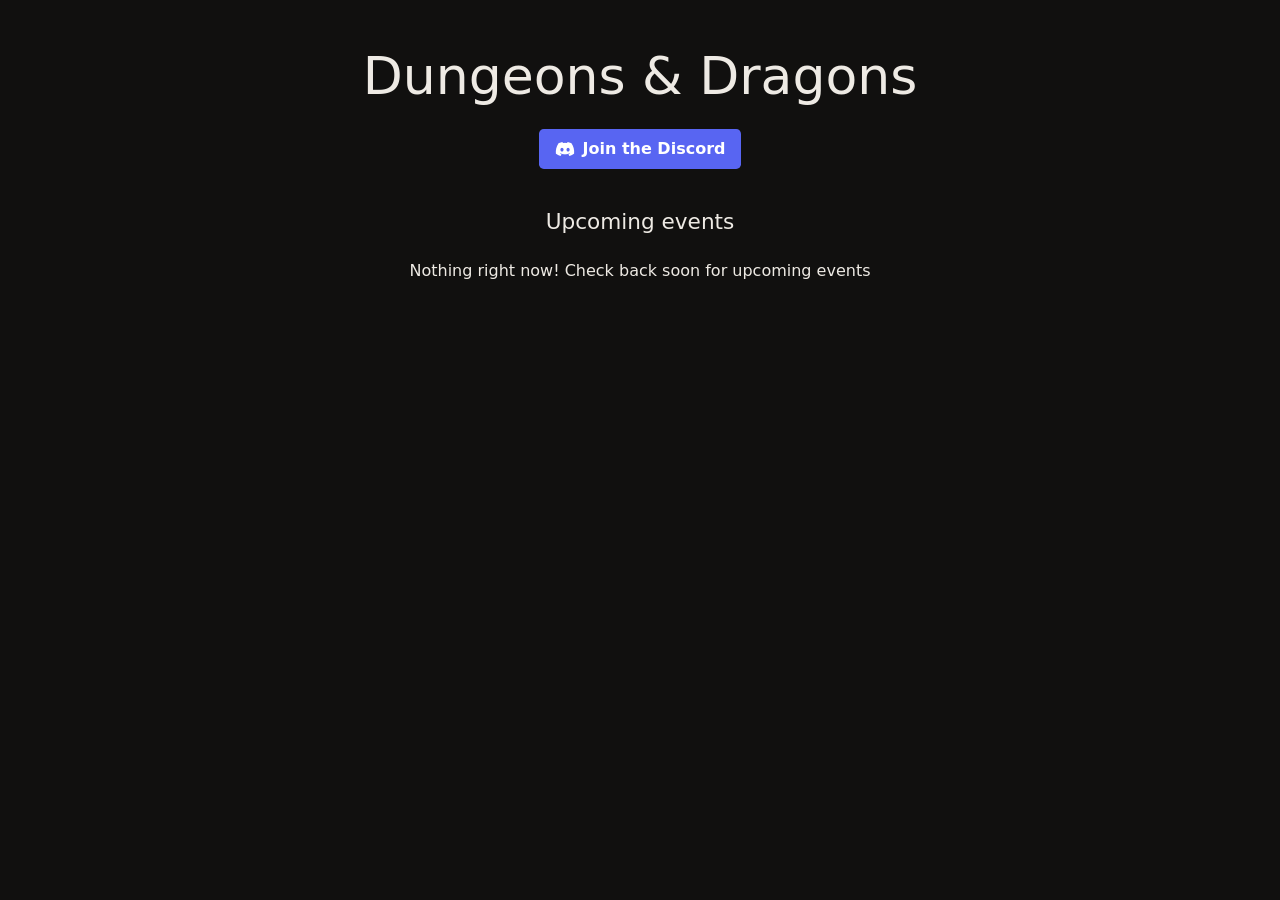
==== commit 2c8372a5: "Publish site" ====
--- a/index.html
+++ b/index.html
@@ -36,7 +36,7 @@
             </section>
         -->
 
-            <p>Check back soon for upcoming events</p>
+            <p class="text-center">Nothing right now! Check back soon for upcoming events</p>
 
             <!--<section class="event-card d-flex flex-column align-items-start p-4">
                 <h3>Halloween Spooktacular</h3>
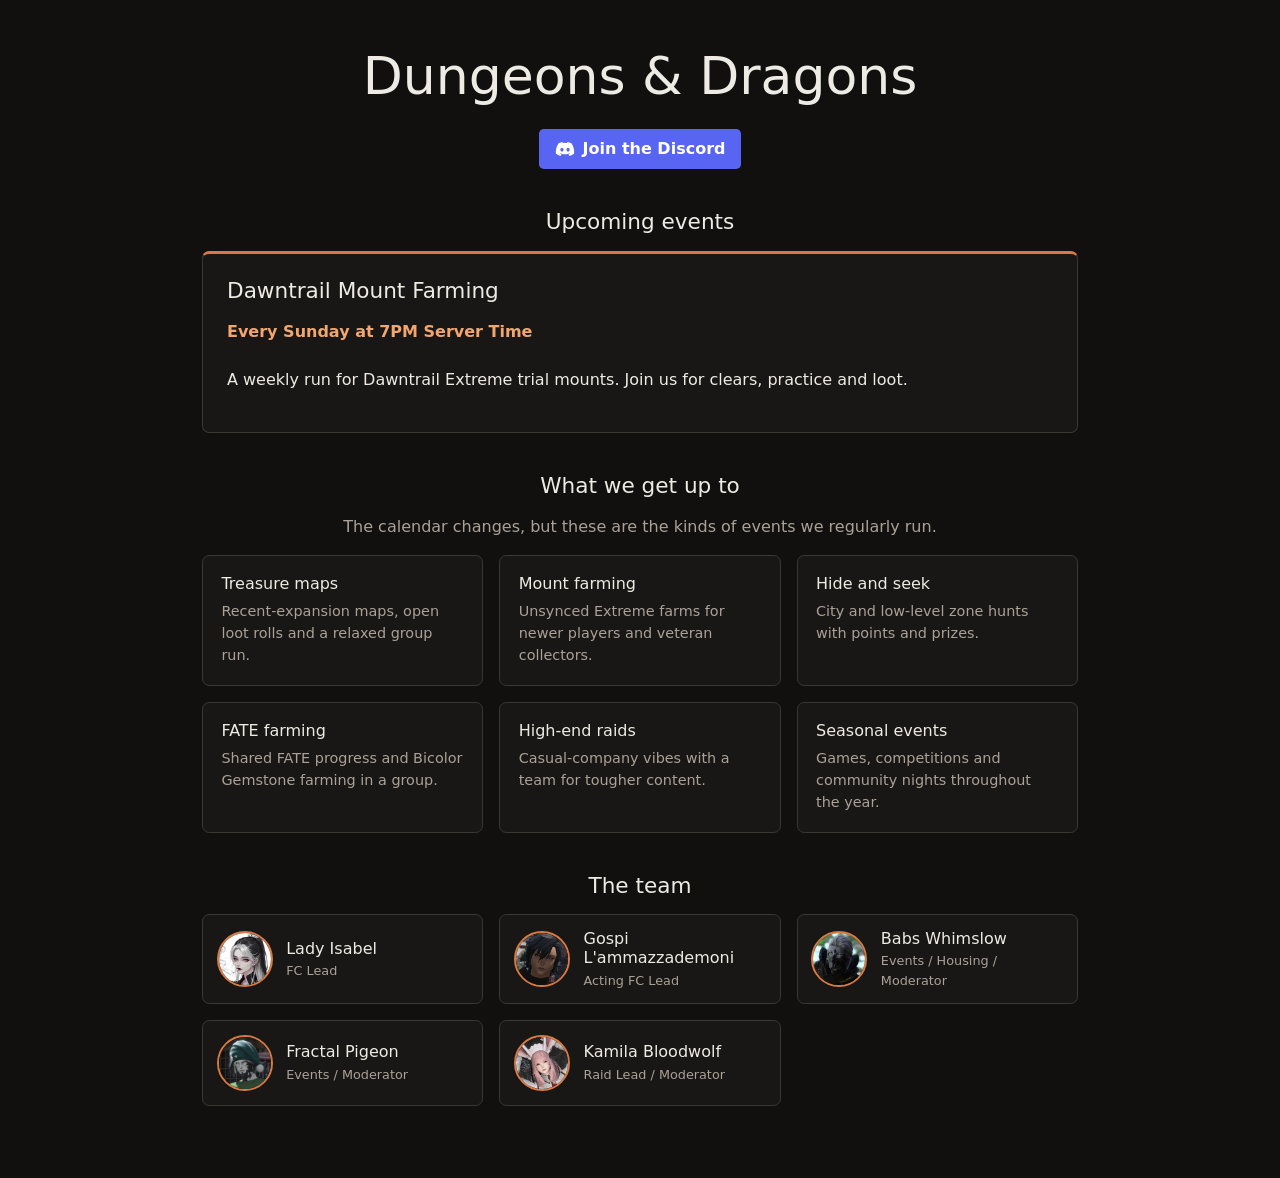
==== commit 62cfad9e: "Publish site" ====
--- a/index.html
+++ b/index.html
@@ -4,9 +4,9 @@
 <head>
     <meta charset="UTF-8" />
     <meta name="viewport" content="width=device-width, initial-scale=1.0" />
-    <meta name="description" content="Dungeons & Dragons links and upcoming events." />
+    <meta name="description" content="Dungeons & Dragons Free Company events, team and community links." />
     <title>Dungeons &amp; Dragons</title>
-    <style>:root{--lightningcss-light: ;--lightningcss-dark:initial;color-scheme:dark;color:#eeeae4;background:#11100f;font-family:Arial,Helvetica,sans-serif}*{box-sizing:border-box}body{color:#eeeae4;background:#11100f;line-height:1.5}main{max-width:900px}h1{margin:0;font-size:clamp(2rem,8vw,3.25rem);line-height:1.1}h2{margin:2.5rem 0 1rem;font-size:1.35rem}h3{margin:0 0 .5rem;font-size:1.35rem}p{margin:.5rem 0 1rem}a{font-weight:700}.discord-link,.event-link{border-radius:.3rem;text-decoration:none}.discord-link{color:#fff;background:#5865f2}.discord-link:hover,.discord-link:focus-visible{background:#6d78f5}.event-card{background:#191715;border:1px solid #3b3733;border-top:3px solid #d97941;border-radius:.45rem;min-width:0}.event-time{color:#f1a66f;font-weight:700}.local-time{color:#aaa198;font-size:.85rem;font-weight:400}.event-note{color:#d7cec5;background:#211d19;border-left:3px solid #d97941;font-size:.9rem}.event-link{color:#191715;background:#f1a66f}.event-link:hover,.event-link:focus-visible{background:#ffc08e}</style>
+    <style>:root{--lightningcss-light: ;--lightningcss-dark:initial;color-scheme:dark;color:#eeeae4;background:#11100f;font-family:Arial,Helvetica,sans-serif}*{box-sizing:border-box}body{color:#eeeae4;background:#11100f;line-height:1.5}main{max-width:900px}h1{margin:0;font-size:clamp(2rem,8vw,3.25rem);line-height:1.1}h2{margin:2.5rem 0 1rem;font-size:1.35rem}h3{margin:0 0 .5rem;font-size:1.35rem}p{margin:.5rem 0 1rem}a{font-weight:700}.discord-link,.event-link{border-radius:.3rem;text-decoration:none}.discord-link{color:#fff;background:#5865f2}.discord-link:hover,.discord-link:focus-visible{background:#6d78f5}.event-card{background:#191715;border:1px solid #3b3733;border-top:3px solid #d97941;border-radius:.45rem;min-width:0}.section-intro{color:#aaa198;text-align:center;max-width:42rem;margin-inline:auto}.activity-grid,.team-grid{grid-template-columns:repeat(3,minmax(0,1fr));gap:1rem;display:grid}.activity-card,.team-card{background:#191715;border:1px solid #3b3733;border-radius:.45rem;min-width:0}.activity-card{padding:1.15rem}.activity-card h3{font-size:1rem}.activity-card p{color:#aaa198;margin:0;font-size:.9rem}.team-card{align-items:center;gap:.85rem;padding:.85rem;display:flex}.team-portrait{object-fit:cover;border:2px solid #d97941;border-radius:50%;flex:none;width:3.5rem;height:3.5rem}.team-card h3{margin:0;font-size:1rem}.team-role{color:#aaa198;margin:.2rem 0 0;font-size:.8rem}.event-time{color:#f1a66f;font-weight:700}.local-time{color:#aaa198;font-size:.85rem;font-weight:400}.event-note{color:#d7cec5;background:#211d19;border-left:3px solid #d97941;font-size:.9rem}.event-link{color:#191715;background:#f1a66f}.event-link:hover,.event-link:focus-visible{background:#ffc08e}@media (width<=767.98px){.activity-grid,.team-grid{grid-template-columns:1fr}}</style>
   <script type="module" crossorigin src="./assets/main-DE_6kVo0.js"></script>
   <link rel="modulepreload" crossorigin href="./assets/bootstrap.bundle.min-Bev_N_v2.js">
   <link rel="stylesheet" crossorigin href="./assets/main-Blk2EvT3.css">
@@ -36,7 +36,11 @@
             </section>
         -->
 
-            <p class="text-center">Nothing right now! Check back soon for upcoming events</p>
+            <section class="event-card d-flex flex-column align-items-start p-4">
+                <h3>Dawntrail Mount Farming</h3>
+                <p class="event-time">Every Sunday at 7PM Server Time</p>
+                <p>A weekly run for Dawntrail Extreme trial mounts. Join us for clears, practice and loot.</p>
+            </section>
 
             <!--<section class="event-card d-flex flex-column align-items-start p-4">
                 <h3>Halloween Spooktacular</h3>
@@ -61,6 +65,78 @@
                 </div>
             </section>-->
         </div>
+
+        <section aria-labelledby="regular-events-heading">
+            <h2 class="text-center" id="regular-events-heading">What we get up to</h2>
+            <p class="section-intro">The calendar changes, but these are the kinds of events we regularly run.</p>
+            <div class="activity-grid mt-3">
+                <article class="activity-card">
+                    <h3>Treasure maps</h3>
+                    <p>Recent-expansion maps, open loot rolls and a relaxed group run.</p>
+                </article>
+                <article class="activity-card">
+                    <h3>Mount farming</h3>
+                    <p>Unsynced Extreme farms for newer players and veteran collectors.</p>
+                </article>
+                <article class="activity-card">
+                    <h3>Hide and seek</h3>
+                    <p>City and low-level zone hunts with points and prizes.</p>
+                </article>
+                <article class="activity-card">
+                    <h3>FATE farming</h3>
+                    <p>Shared FATE progress and Bicolor Gemstone farming in a group.</p>
+                </article>
+                <article class="activity-card">
+                    <h3>High-end raids</h3>
+                    <p>Casual-company vibes with a team for tougher content.</p>
+                </article>
+                <article class="activity-card">
+                    <h3>Seasonal events</h3>
+                    <p>Games, competitions and community nights throughout the year.</p>
+                </article>
+            </div>
+        </section>
+
+        <section class="pb-4" aria-labelledby="team-heading">
+            <h2 class="text-center" id="team-heading">The team</h2>
+            <div class="team-grid">
+                <article class="team-card">
+                    <img class="team-portrait" src="[data-uri]" alt="Lady Isabel" />
+                    <div>
+                        <h3>Lady Isabel</h3>
+                        <p class="team-role">FC Lead</p>
+                    </div>
+                </article>
+                <article class="team-card">
+                    <img class="team-portrait" src="./assets/gospi-DBKVJB-4.png" alt="Gospi L'ammazzademoni" />
+                    <div>
+                        <h3>Gospi L'ammazzademoni</h3>
+                        <p class="team-role">Acting FC Lead</p>
+                    </div>
+                </article>
+                <article class="team-card">
+                    <img class="team-portrait" src="[data-uri]" alt="Babs Whimslow" />
+                    <div>
+                        <h3>Babs Whimslow</h3>
+                        <p class="team-role">Events / Housing / Moderator</p>
+                    </div>
+                </article>
+                <article class="team-card">
+                    <img class="team-portrait" src="./assets/fractal-BCuuzR3d.png" alt="Fractal Pigeon" />
+                    <div>
+                        <h3>Fractal Pigeon</h3>
+                        <p class="team-role">Events / Moderator</p>
+                    </div>
+                </article>
+                <article class="team-card">
+                    <img class="team-portrait" src="./assets/kamila-BB4doYLH.png" alt="Kamila Bloodwolf" />
+                    <div>
+                        <h3>Kamila Bloodwolf</h3>
+                        <p class="team-role">Raid Lead / Moderator</p>
+                    </div>
+                </article>
+            </div>
+        </section>
     </main>
 </body>
 
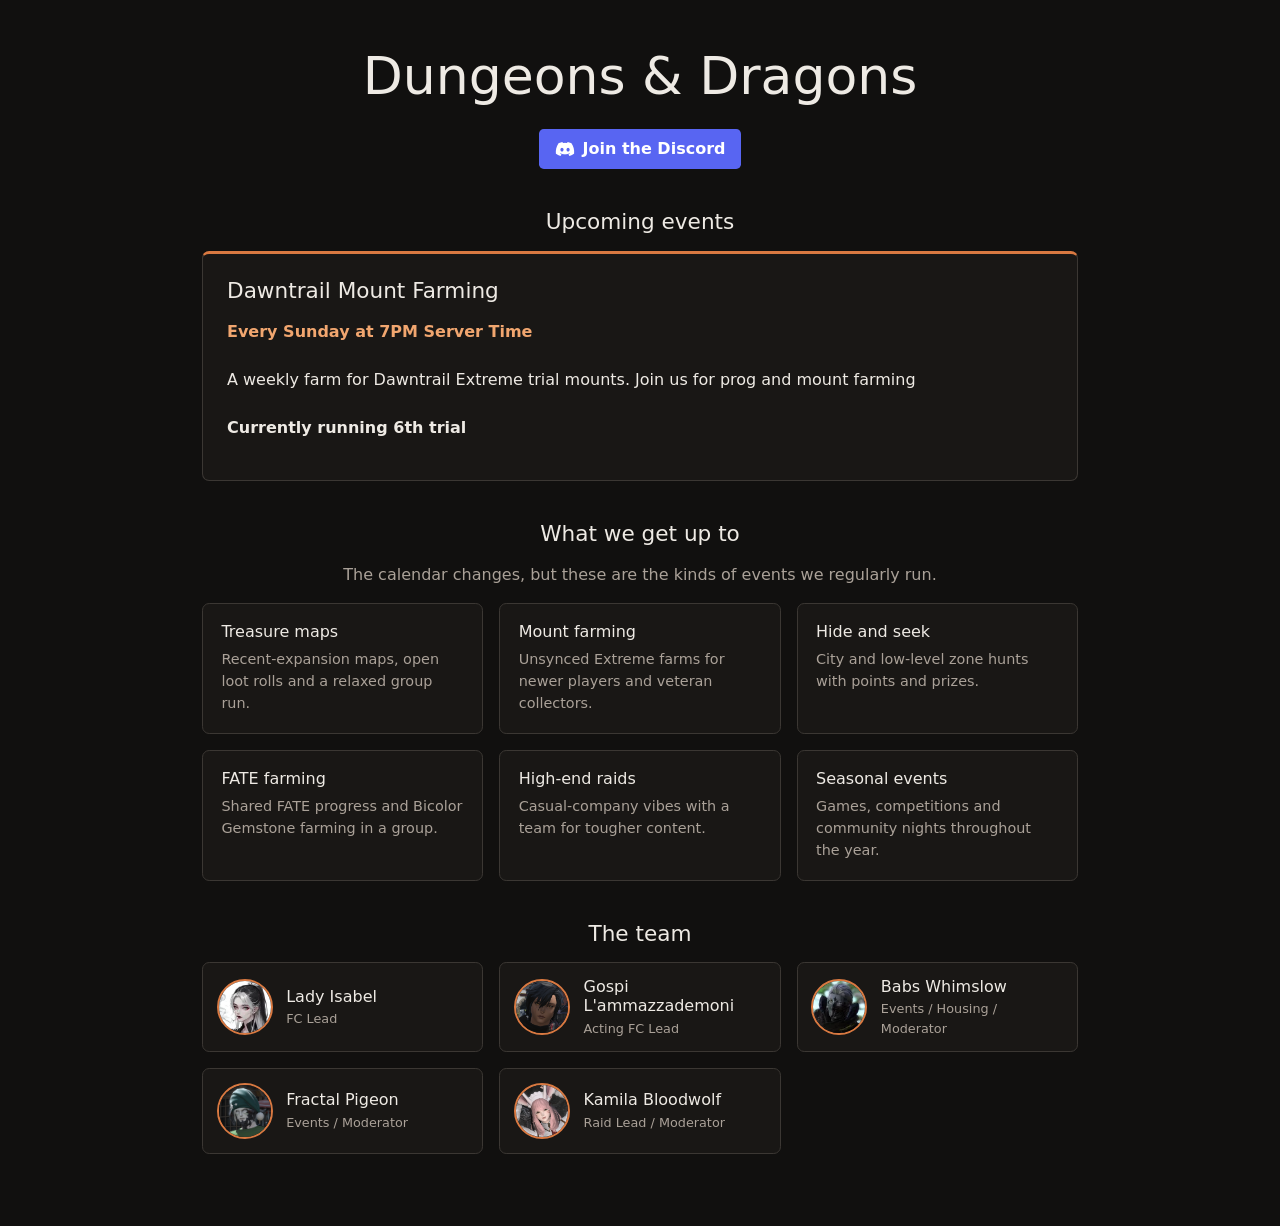
==== commit fa1718db: "Publish site" ====
--- a/index.html
+++ b/index.html
@@ -39,7 +39,9 @@
             <section class="event-card d-flex flex-column align-items-start p-4">
                 <h3>Dawntrail Mount Farming</h3>
                 <p class="event-time">Every Sunday at 7PM Server Time</p>
-                <p>A weekly run for Dawntrail Extreme trial mounts. Join us for clears, practice and loot.</p>
+                <p>A weekly farm for Dawntrail Extreme trial mounts. Join us for prog and mount farming</p>
+                
+                <p><b>Currently running 6th trial</b></p>
             </section>
 
             <!--<section class="event-card d-flex flex-column align-items-start p-4">
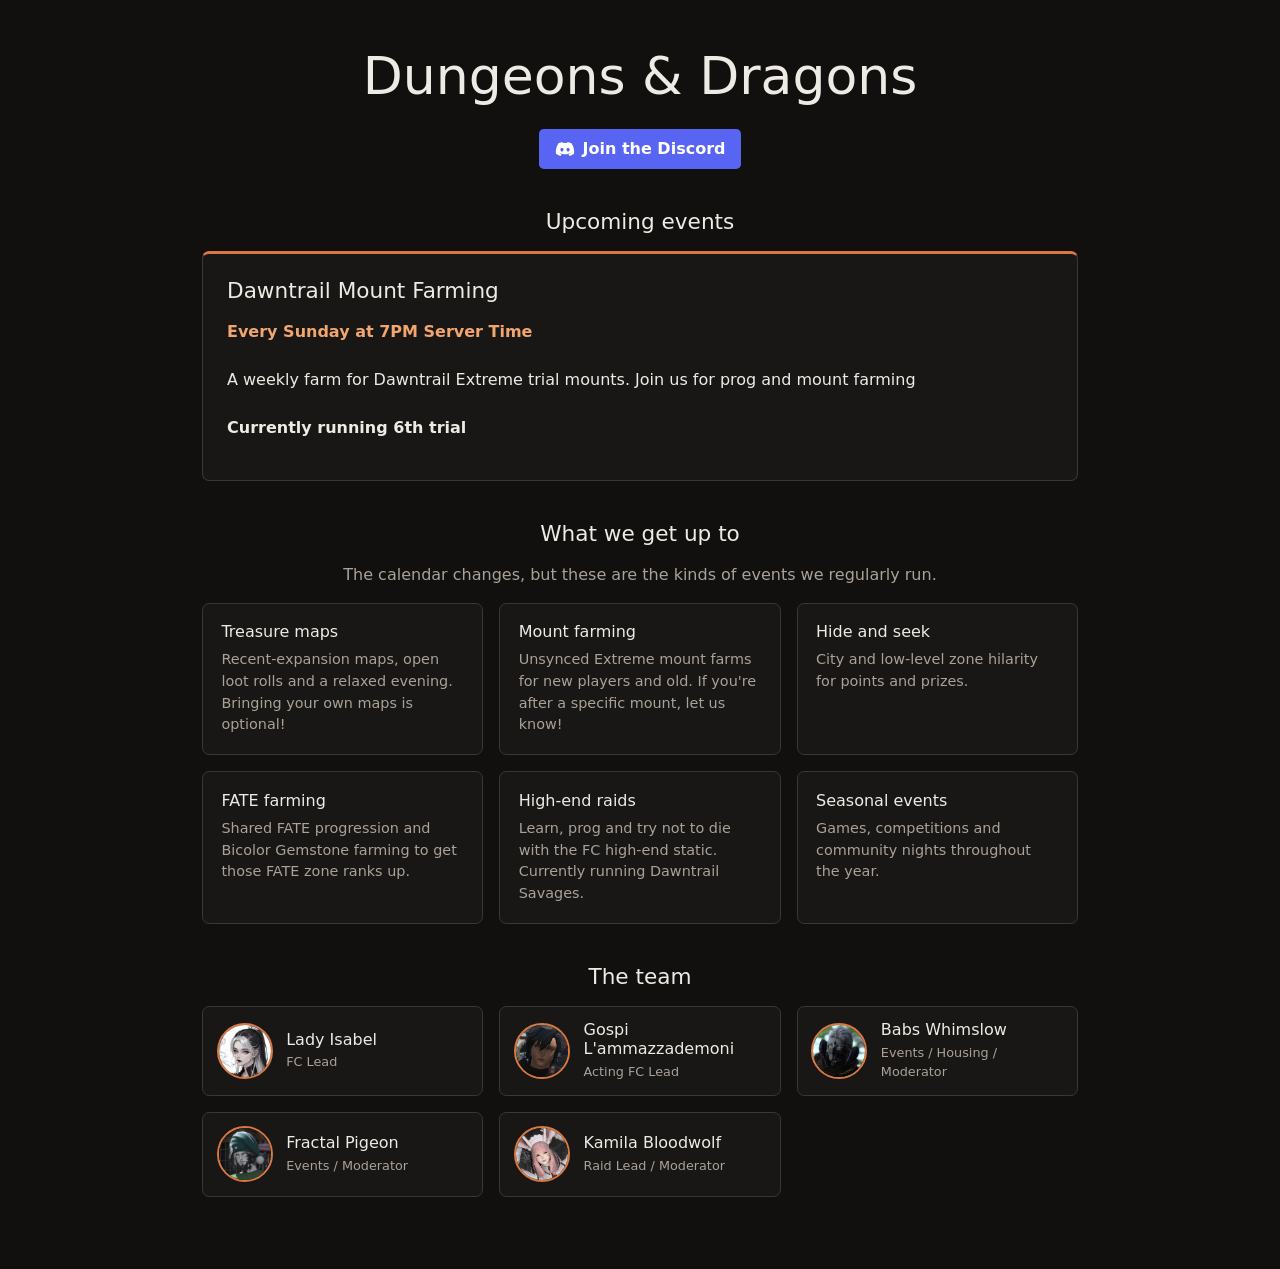
==== commit f48684e5: "Publish site" ====
--- a/index.html
+++ b/index.html
@@ -74,23 +74,23 @@
             <div class="activity-grid mt-3">
                 <article class="activity-card">
                     <h3>Treasure maps</h3>
-                    <p>Recent-expansion maps, open loot rolls and a relaxed group run.</p>
+                    <p>Recent-expansion maps, open loot rolls and a relaxed evening. Bringing your own maps is optional!</p>
                 </article>
                 <article class="activity-card">
                     <h3>Mount farming</h3>
-                    <p>Unsynced Extreme farms for newer players and veteran collectors.</p>
+                    <p>Unsynced Extreme mount farms for new players and old. If you're after a specific mount, let us know!</p>
                 </article>
                 <article class="activity-card">
                     <h3>Hide and seek</h3>
-                    <p>City and low-level zone hunts with points and prizes.</p>
+                    <p>City and low-level zone hilarity for points and prizes.</p>
                 </article>
                 <article class="activity-card">
                     <h3>FATE farming</h3>
-                    <p>Shared FATE progress and Bicolor Gemstone farming in a group.</p>
+                    <p>Shared FATE progression and Bicolor Gemstone farming to get those FATE zone ranks up.</p>
                 </article>
                 <article class="activity-card">
                     <h3>High-end raids</h3>
-                    <p>Casual-company vibes with a team for tougher content.</p>
+                    <p>Learn, prog and try not to die with the FC high-end static. Currently running Dawntrail Savages.</p>
                 </article>
                 <article class="activity-card">
                     <h3>Seasonal events</h3>
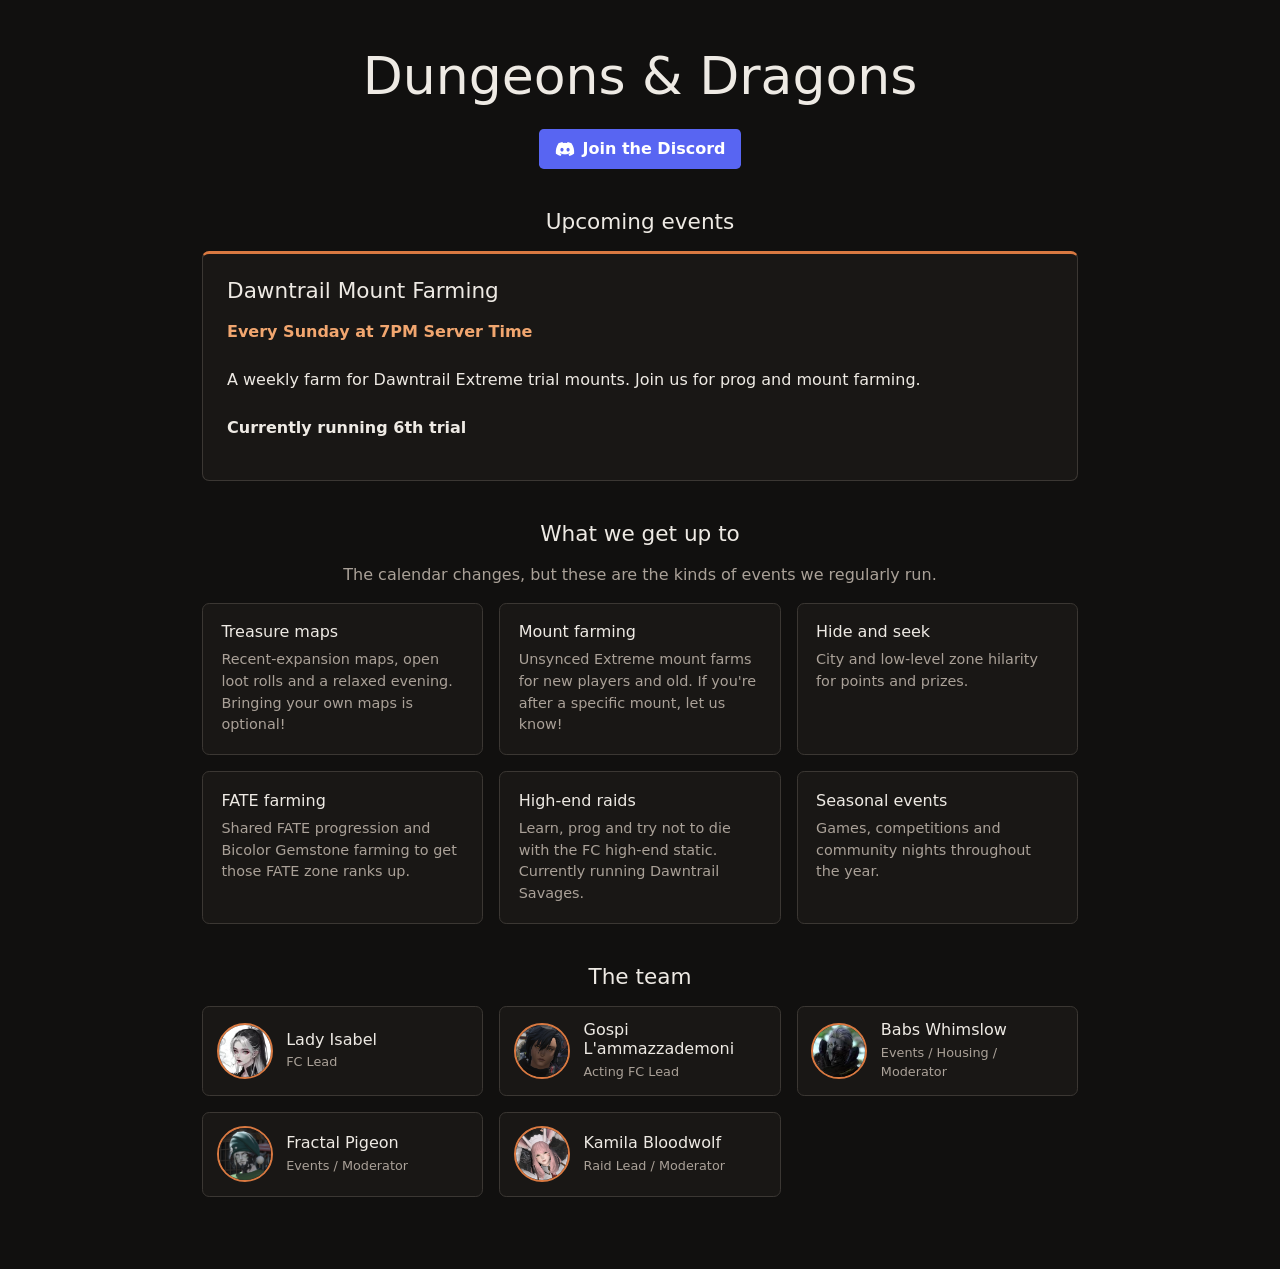
==== commit f381755a: "Publish site" ====
--- a/index.html
+++ b/index.html
@@ -39,7 +39,7 @@
             <section class="event-card d-flex flex-column align-items-start p-4">
                 <h3>Dawntrail Mount Farming</h3>
                 <p class="event-time">Every Sunday at 7PM Server Time</p>
-                <p>A weekly farm for Dawntrail Extreme trial mounts. Join us for prog and mount farming</p>
+                <p>A weekly farm for Dawntrail Extreme trial mounts. Join us for prog and mount farming.</p>
                 
                 <p><b>Currently running 6th trial</b></p>
             </section>
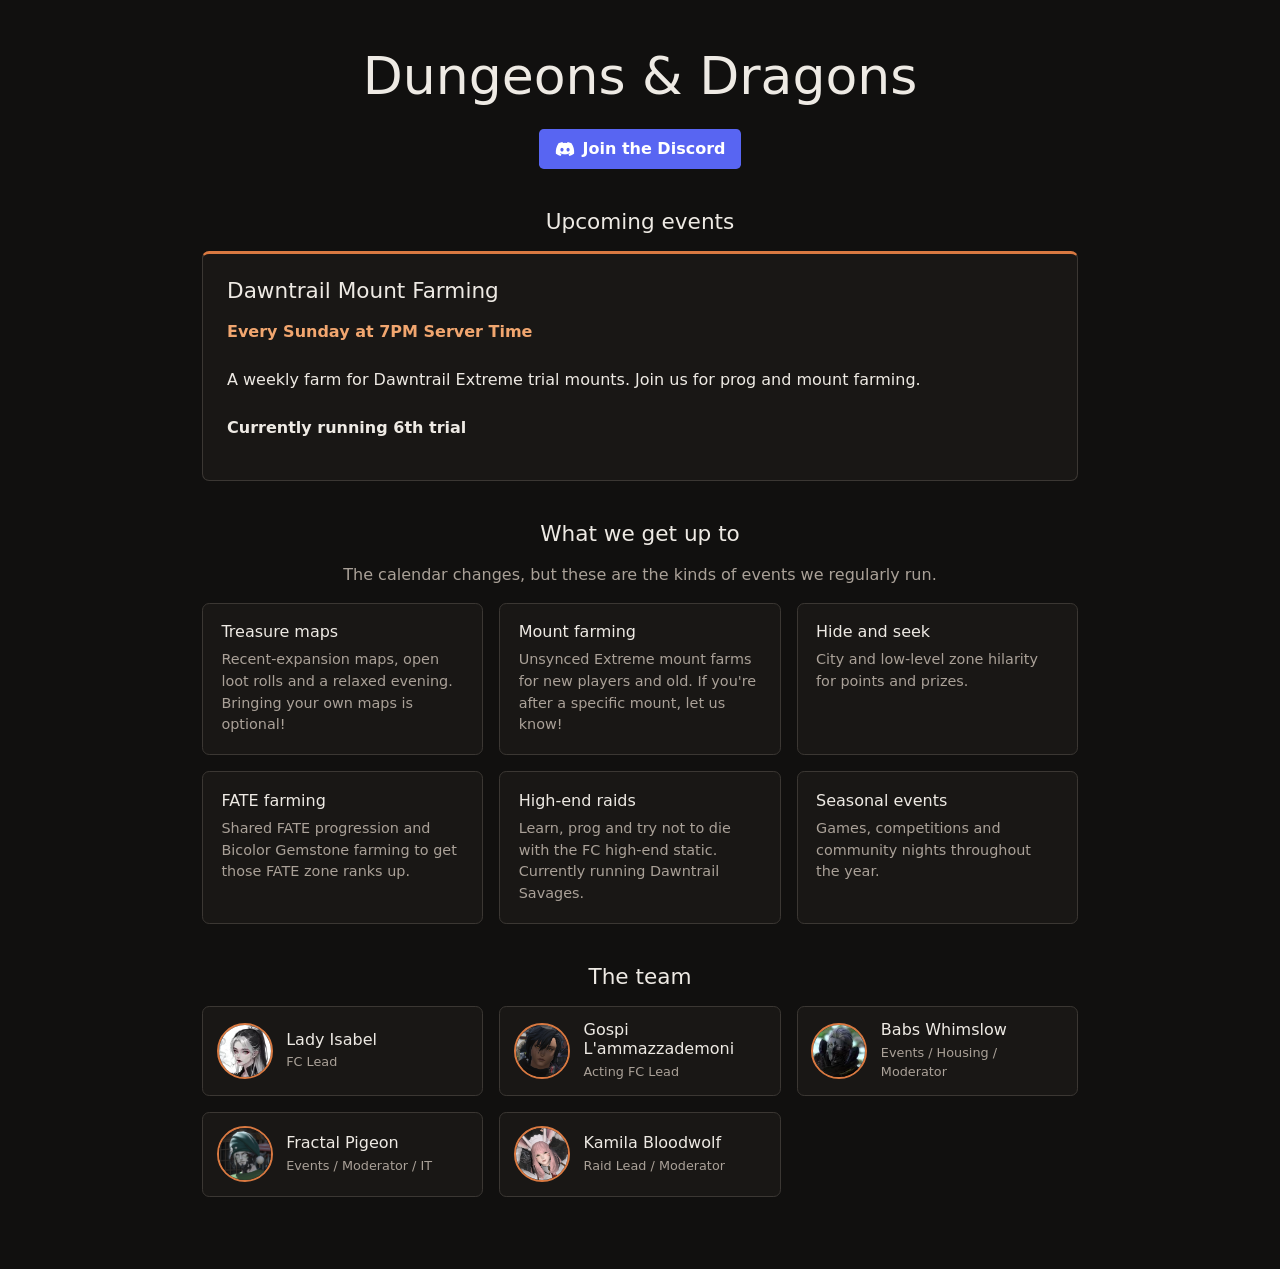
==== commit 3bfc044d: "Publish site" ====
--- a/index.html
+++ b/index.html
@@ -127,7 +127,7 @@
                     <img class="team-portrait" src="./assets/fractal-BCuuzR3d.png" alt="Fractal Pigeon" />
                     <div>
                         <h3>Fractal Pigeon</h3>
-                        <p class="team-role">Events / Moderator</p>
+                        <p class="team-role">Events / Moderator / IT</p>
                     </div>
                 </article>
                 <article class="team-card">
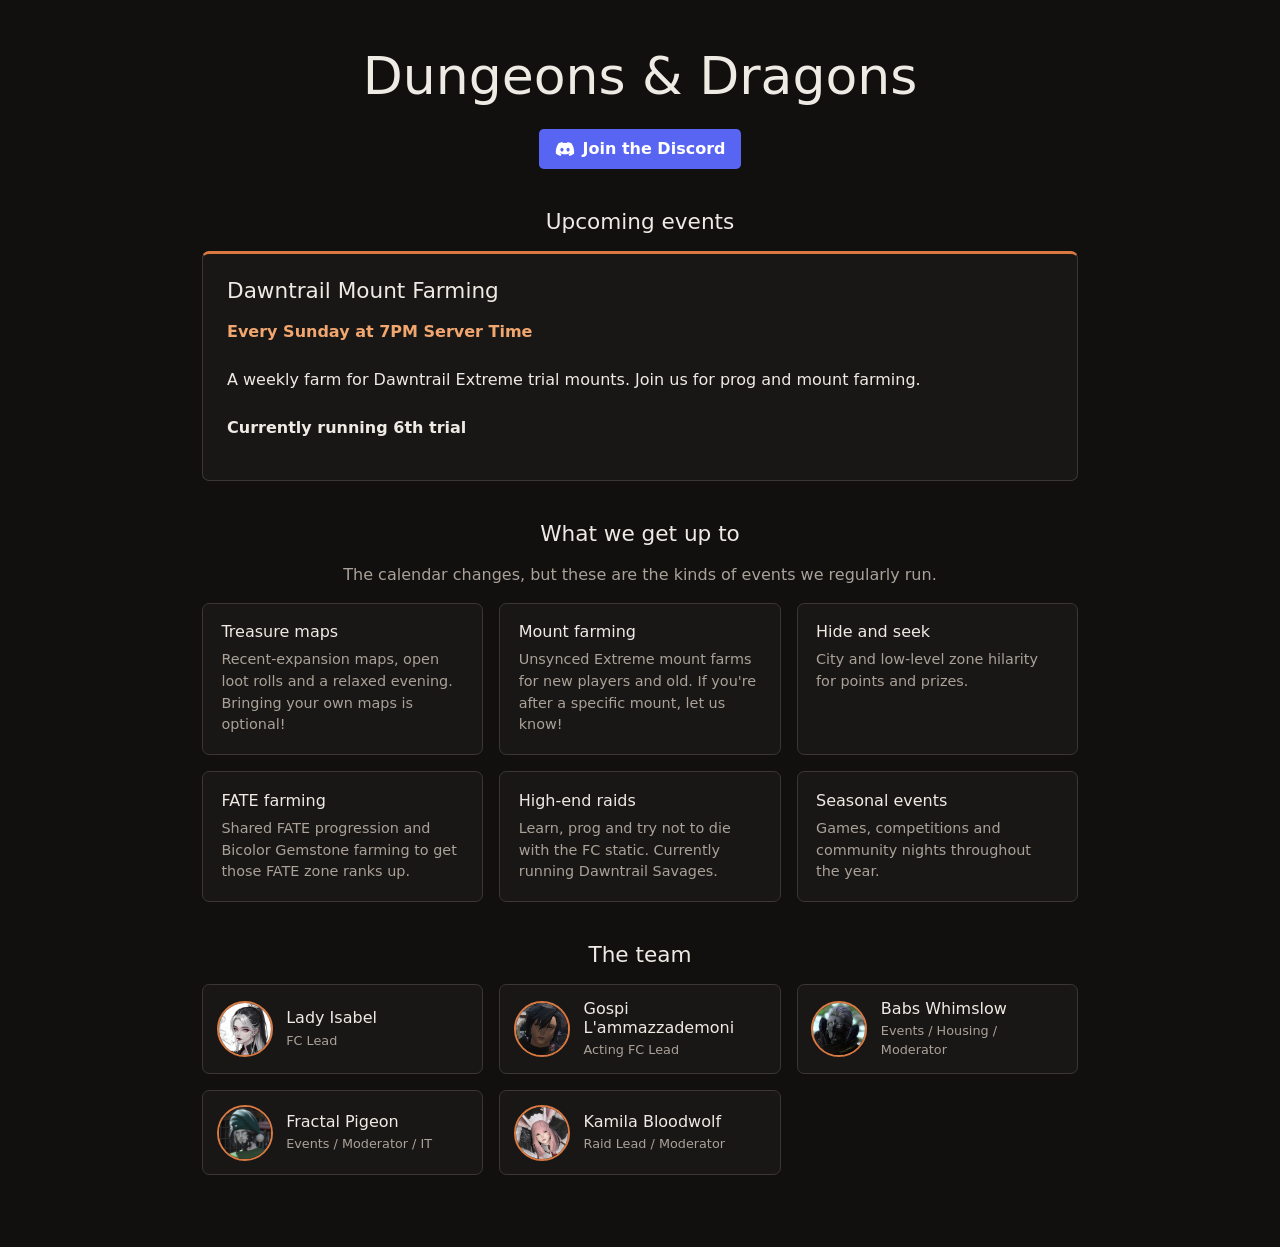
==== commit 61820850: "Publish site" ====
--- a/index.html
+++ b/index.html
@@ -90,7 +90,7 @@
                 </article>
                 <article class="activity-card">
                     <h3>High-end raids</h3>
-                    <p>Learn, prog and try not to die with the FC high-end static. Currently running Dawntrail Savages.</p>
+                    <p>Learn, prog and try not to die with the FC static. Currently running Dawntrail Savages.</p>
                 </article>
                 <article class="activity-card">
                     <h3>Seasonal events</h3>
